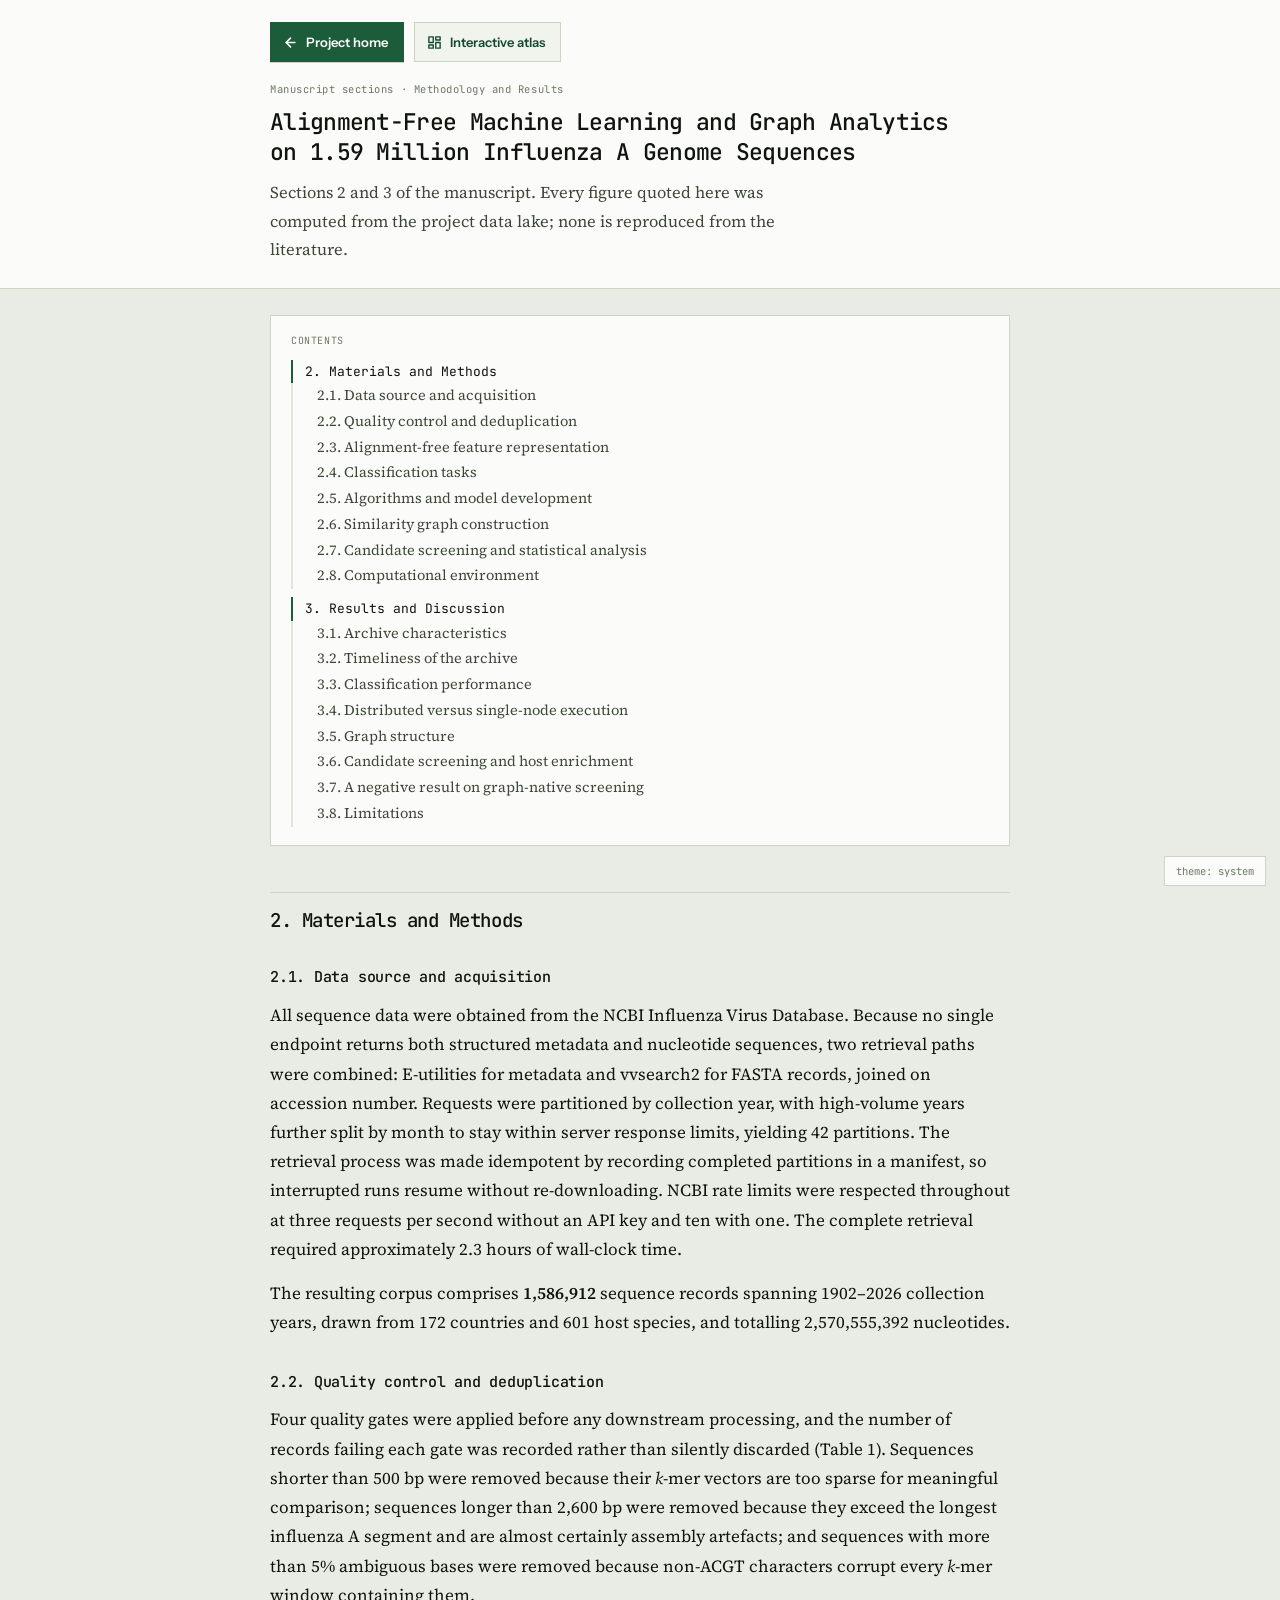
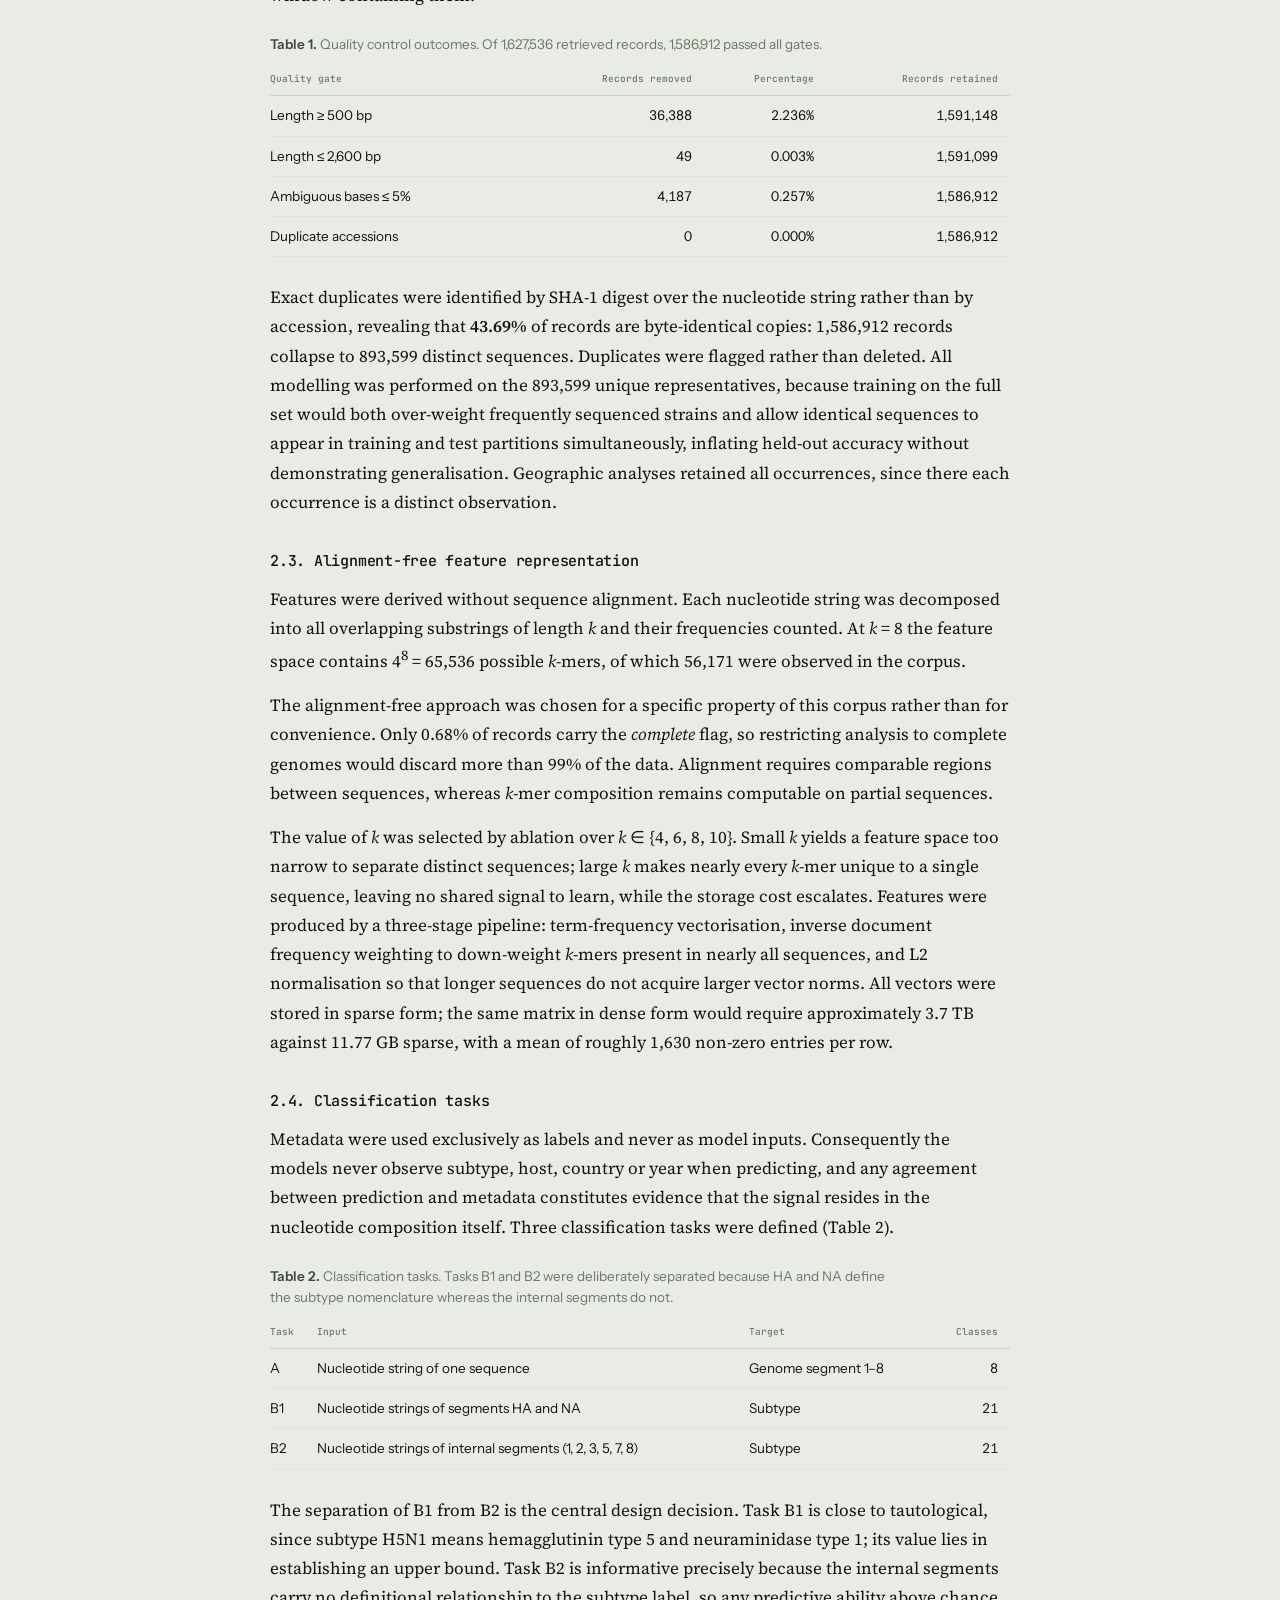
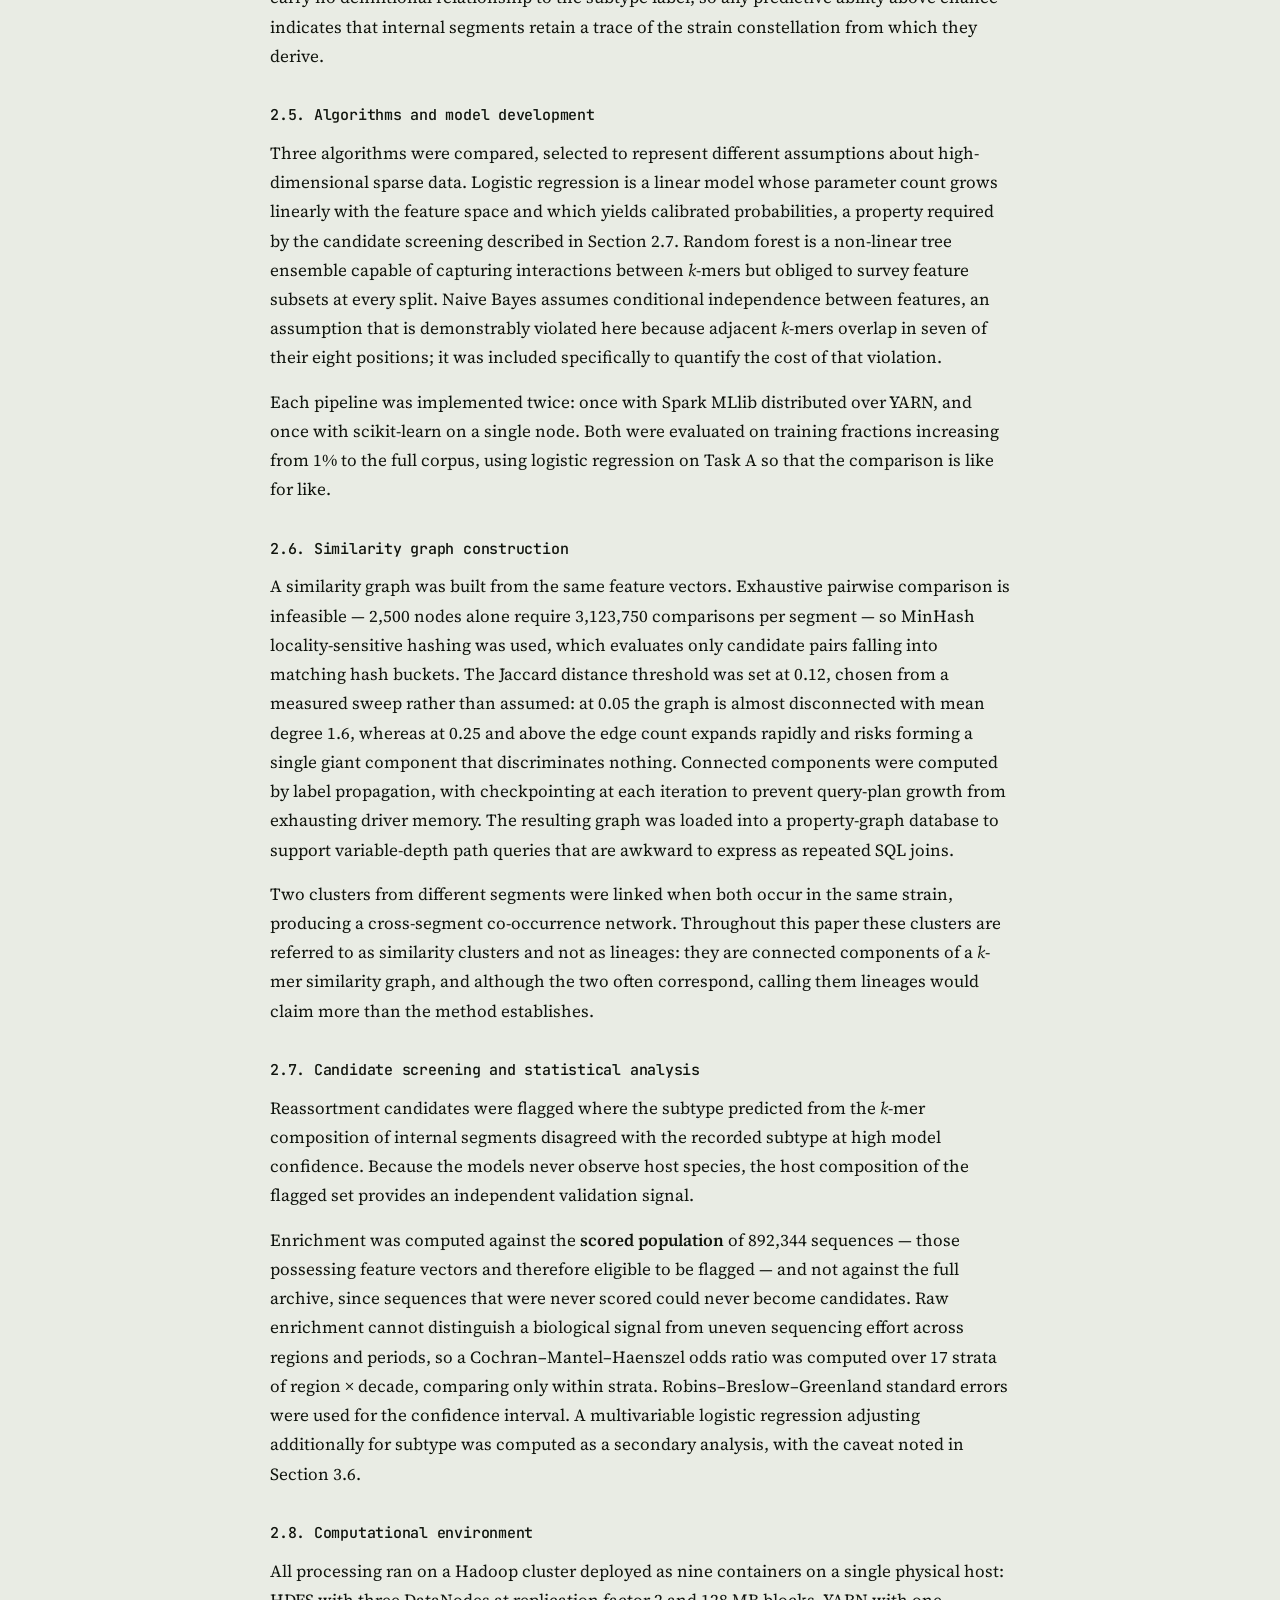
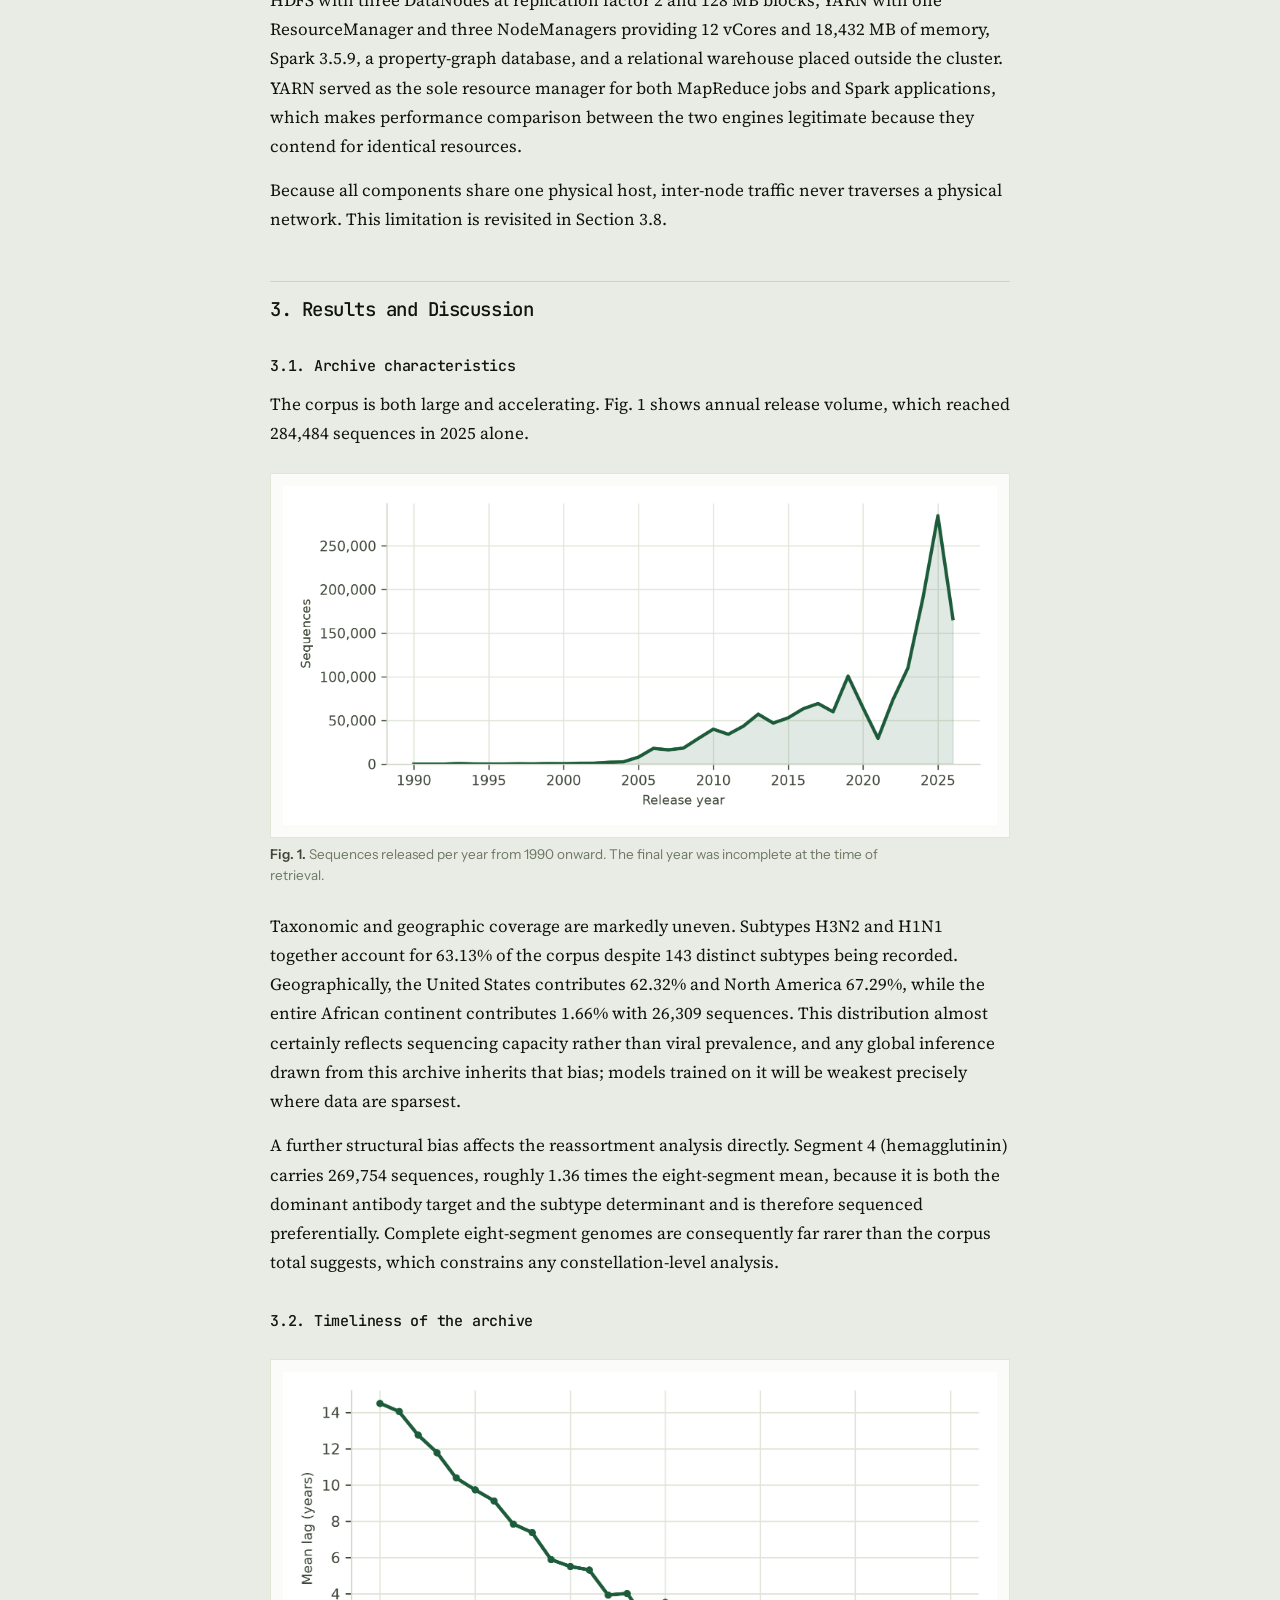
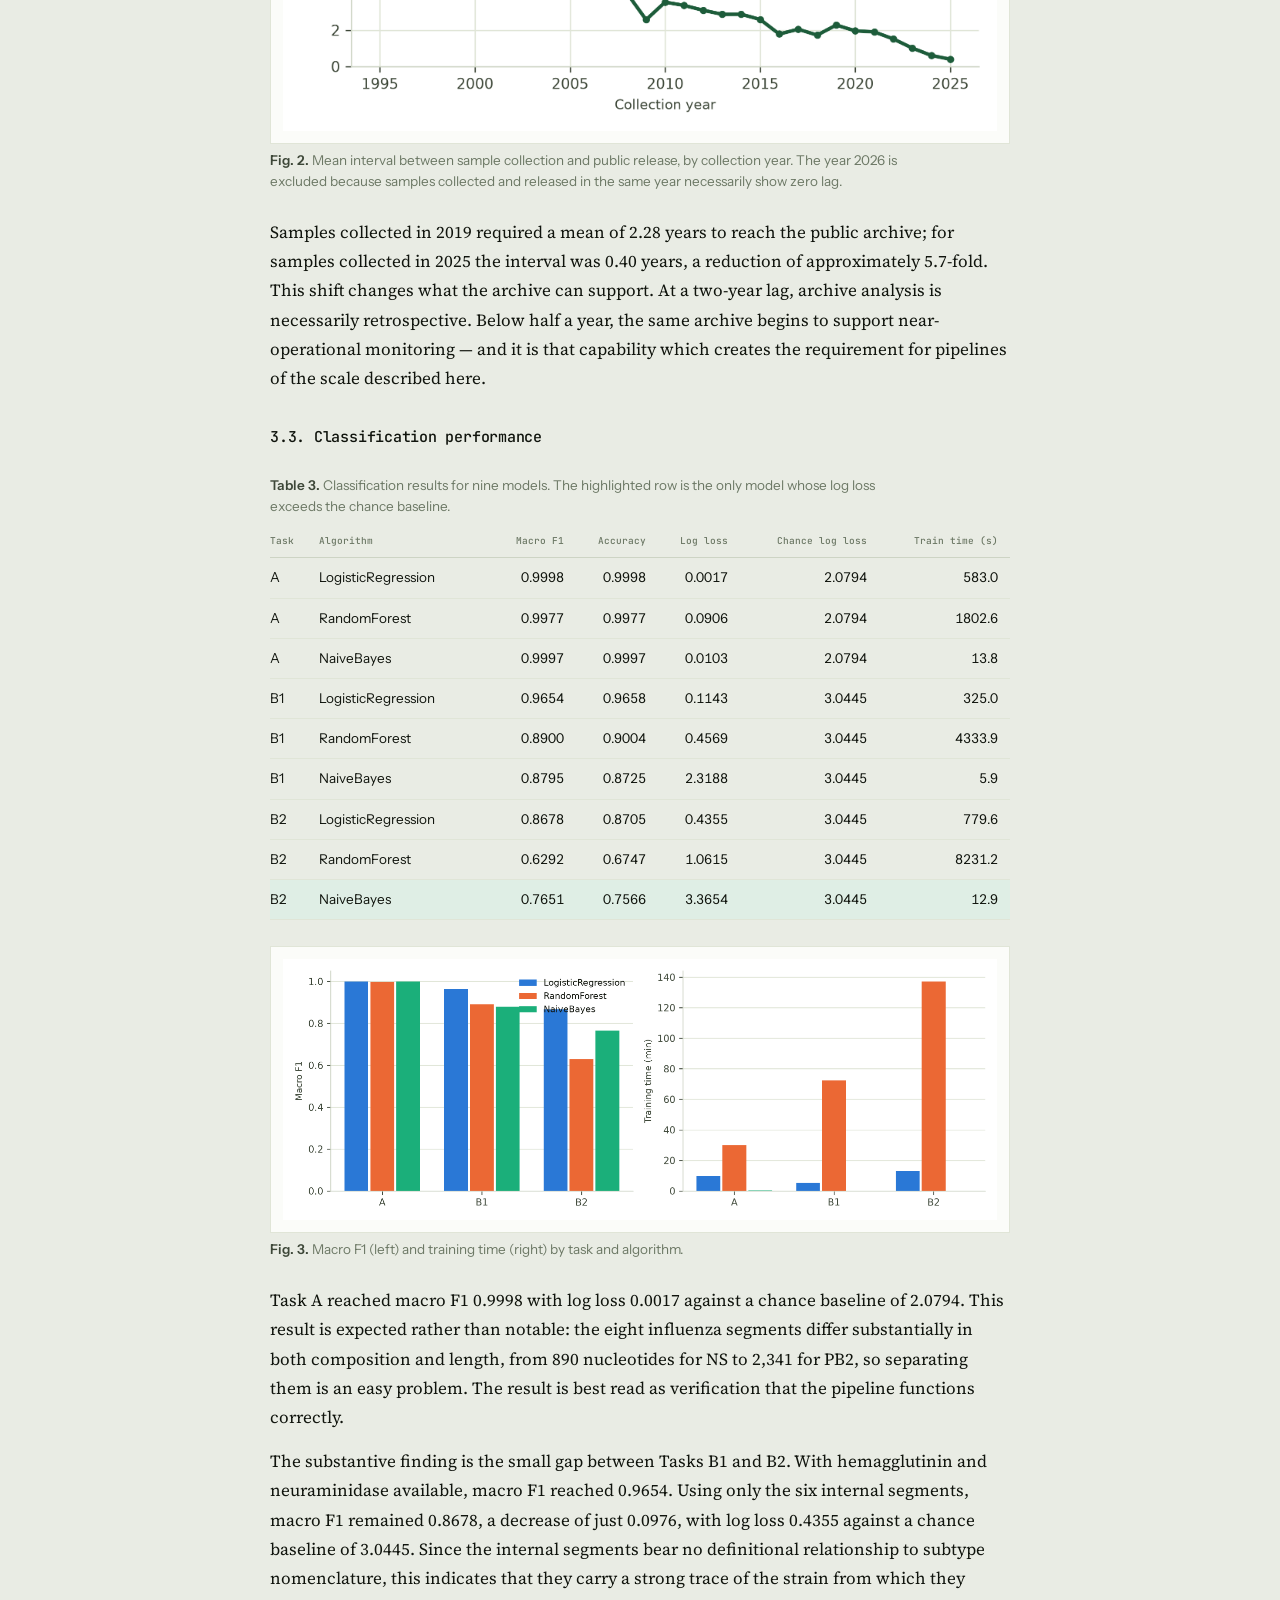
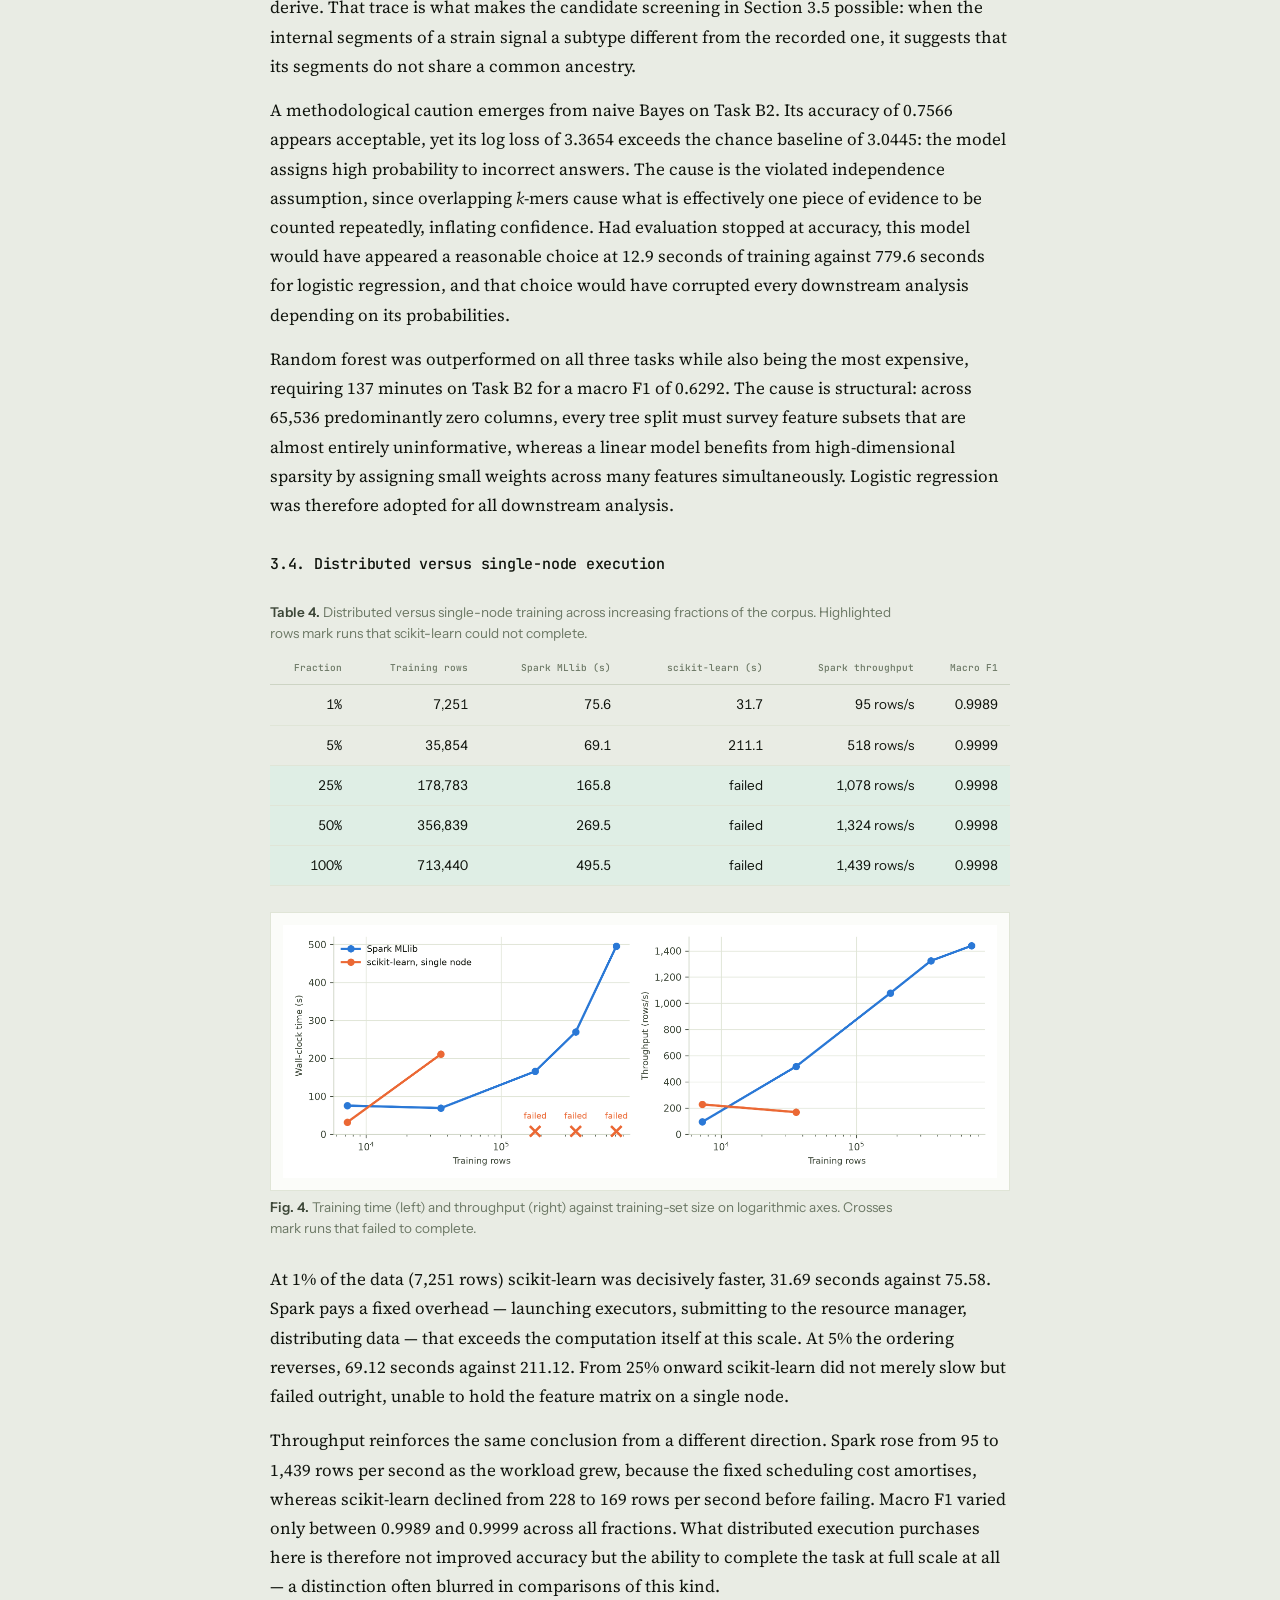
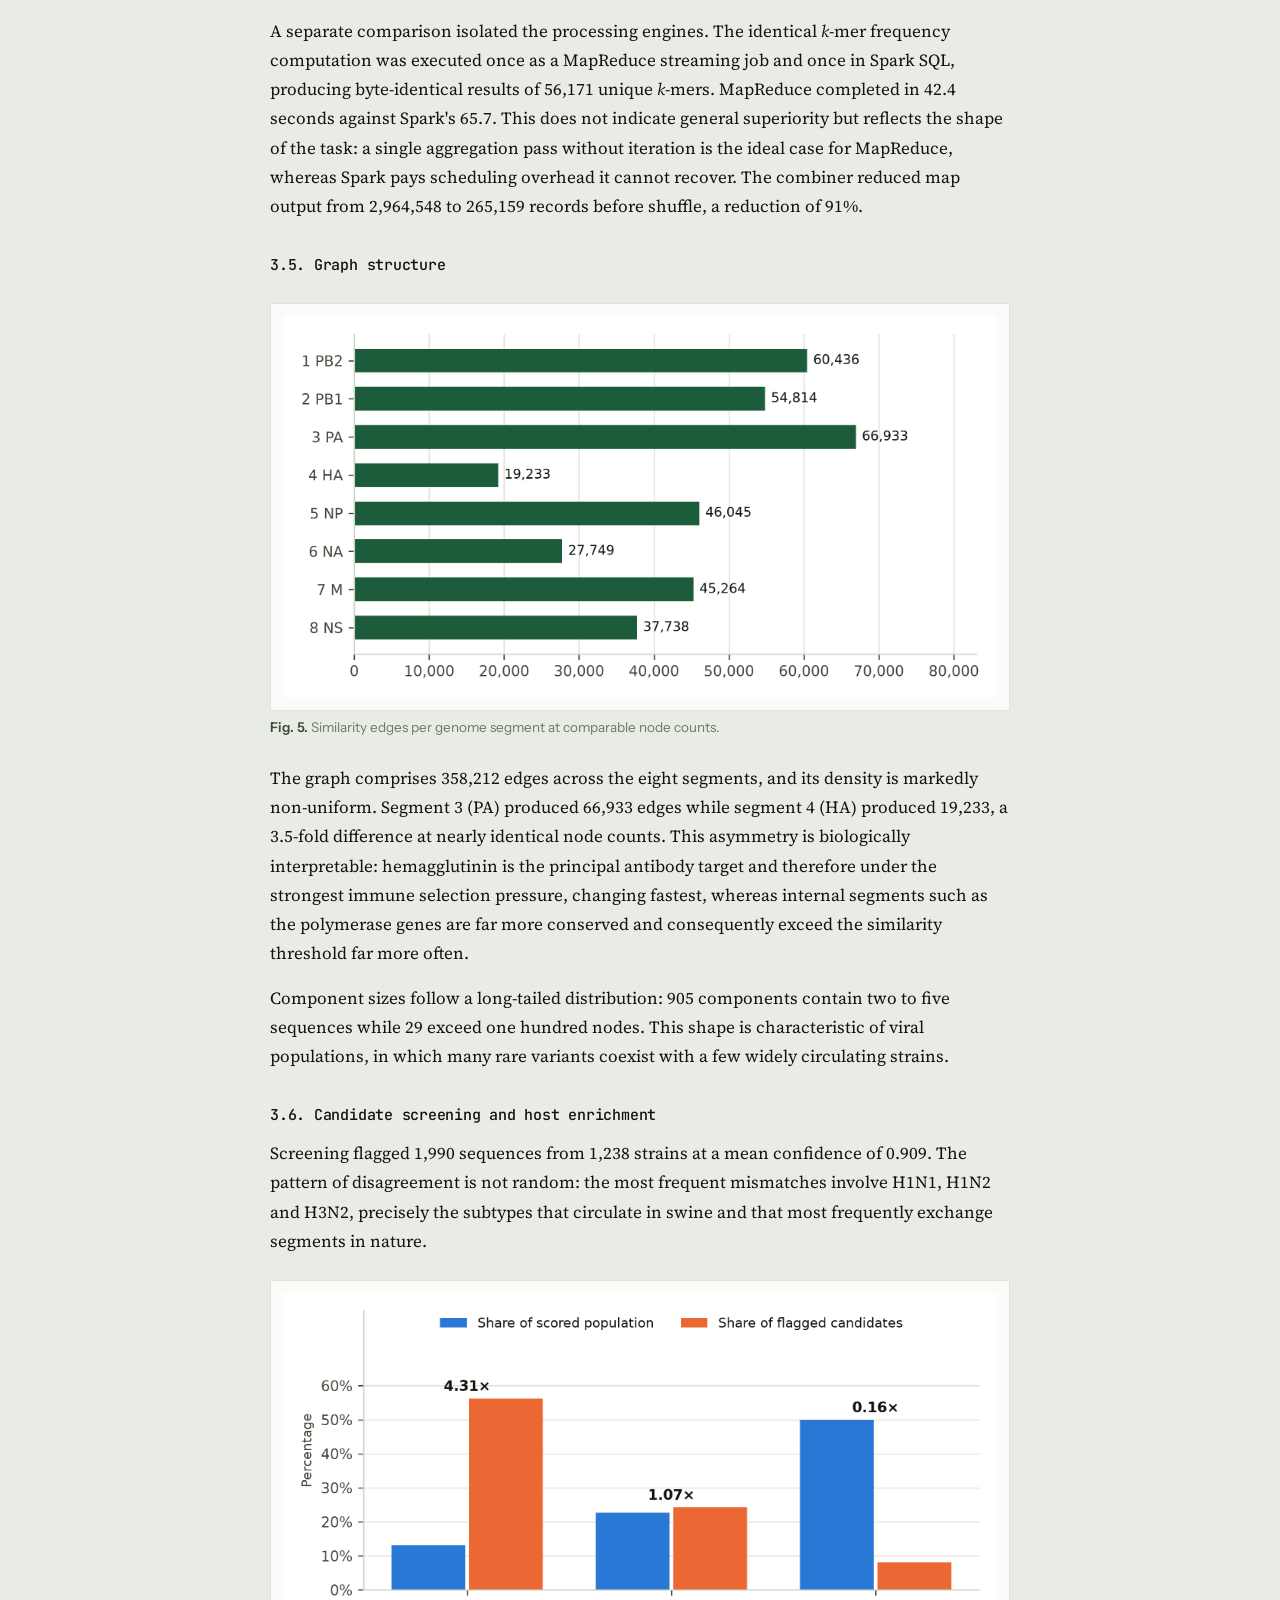
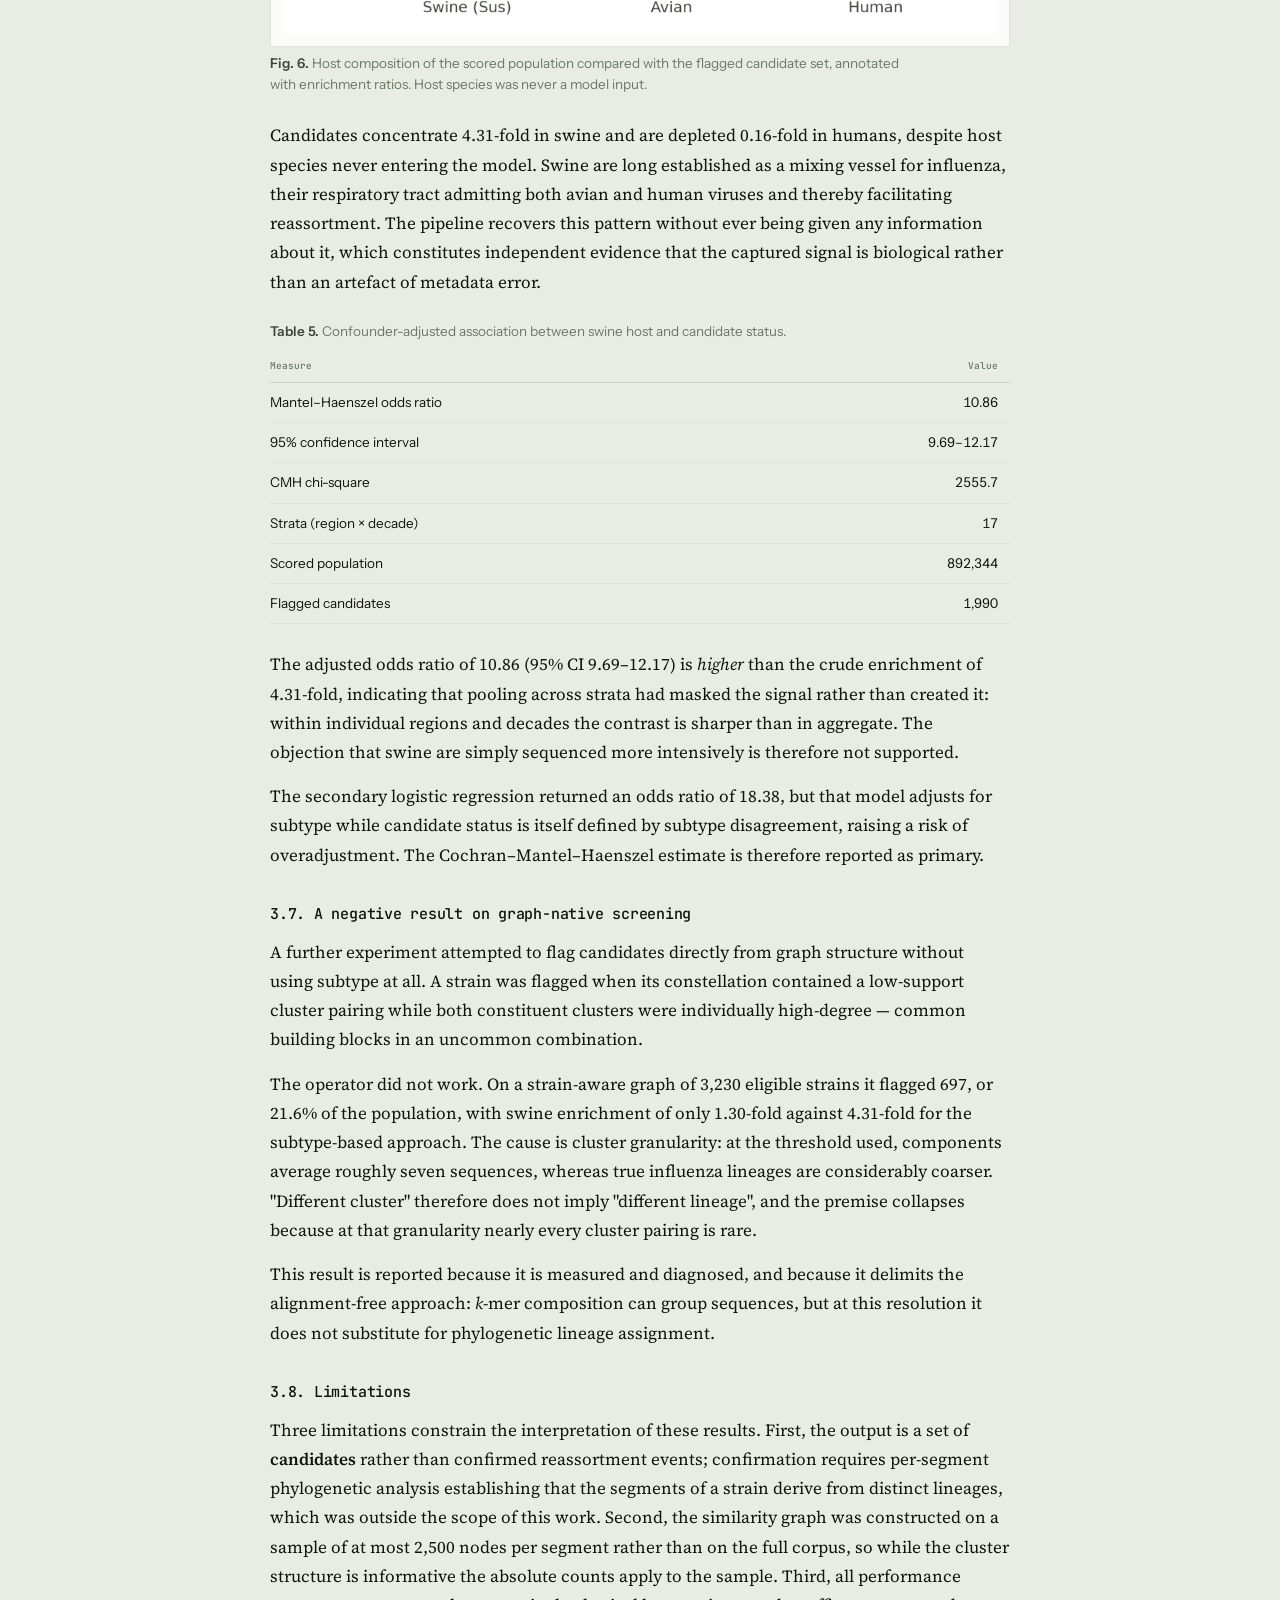
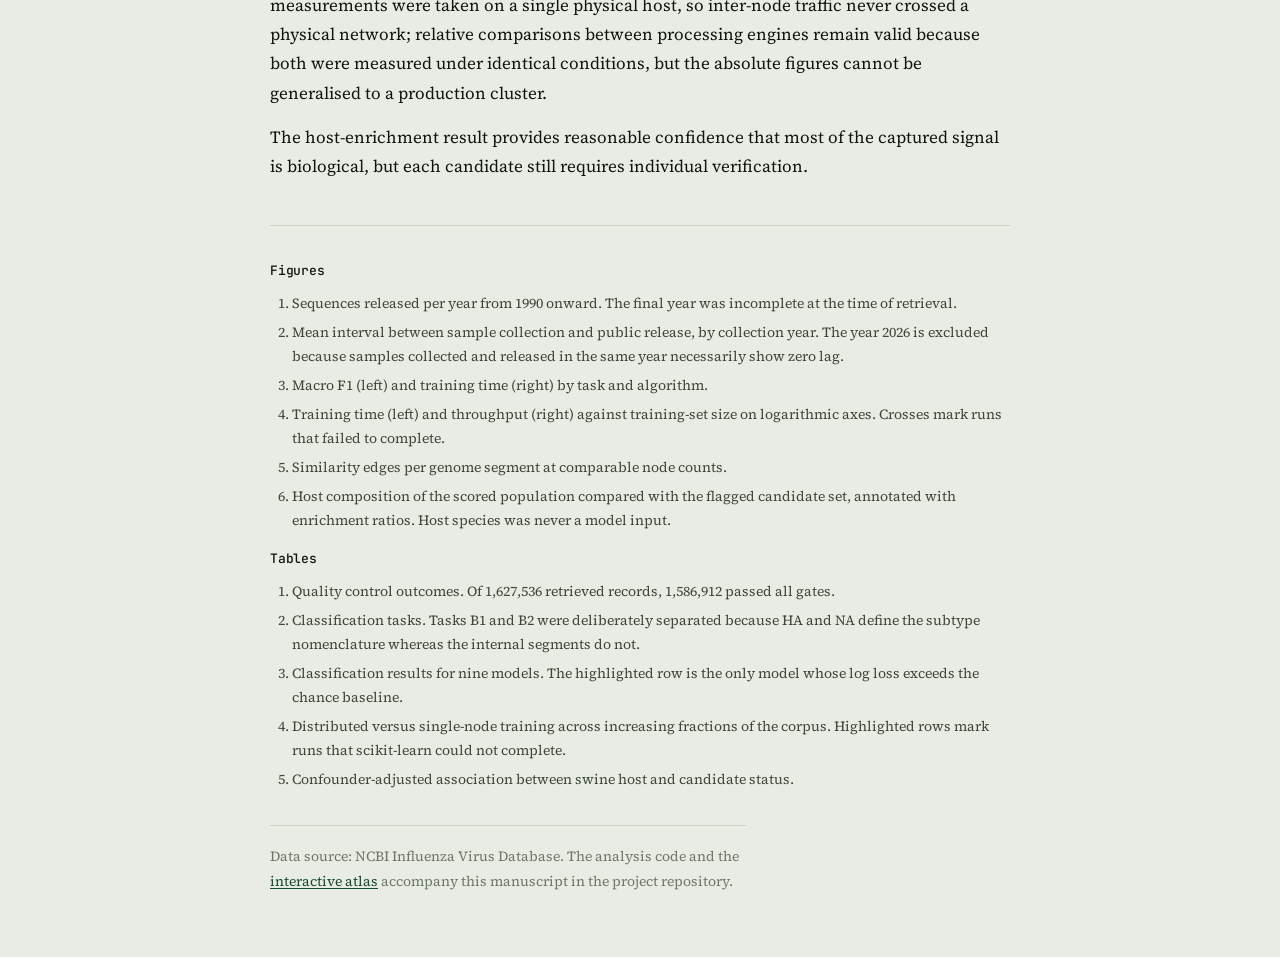
==== paper/index.html @ 3b3c3ba5 "Folder paper berbahasa Inggris untuk naskah Scopus Q1 Berisi bagian Methodology (2.1-2.8) dan Result" ====
<!doctype html>
<html lang="en">
<head>
<meta charset="utf-8">
<meta name="viewport" content="width=device-width,initial-scale=1,viewport-fit=cover">
<meta name="description" content="Alignment-free machine learning and graph analytics on 1.59 million influenza A genome sequences: methodology and results.">
<title>Influenza A Genomic Surveillance Manuscript</title>
<link rel="stylesheet" href="https://fonts.googleapis.com/css2?family=JetBrains+Mono:wght@400;500&family=Source+Serif+4:opsz,wght@8..60,400;8..60,600&family=Instrument+Sans:wght@500;600&display=swap">
<style>
*,*::before,*::after{box-sizing:border-box}
html{color-scheme:light}
:root{padding-top:env(safe-area-inset-top,0px);
      padding-bottom:env(safe-area-inset-bottom,0px)}
body{margin:0}
img{max-width:100%}
:root{
  --ground:#e9ece4; --surface:#fbfcf9; --surface2:#f1f4ec;
  --ink:#10140d; --ink2:#3d4738; --ink3:#6c7865;
  --rule:#cdd4c4; --rule2:#e0e5d7;
  --accent:#1d5c3a; --accent-soft:#dfeee5; --accent-ink:#154a2d;
  --disp:"JetBrains Mono","SFMono-Regular",Consolas,monospace;
  --body:"Source Serif 4",Georgia,"Times New Roman",serif;
  --num:"Instrument Sans","Helvetica Neue",Arial,sans-serif;
  --mono:"JetBrains Mono","SFMono-Regular",Consolas,monospace;
}
@media (prefers-color-scheme:dark){:root:not([data-theme="light"]){
  --ground:#0a0c08; --surface:#14180f; --surface2:#1b2015;
  --ink:#e6ebe0; --ink2:#a9b5a0; --ink3:#7b876f;
  --rule:#2b3324; --rule2:#1f2619;
  --accent:#6fc295; --accent-soft:#15291d; --accent-ink:#8ed4ac;
  color-scheme:dark;
}}
:root[data-theme="dark"]{
  --ground:#0a0c08; --surface:#14180f; --surface2:#1b2015;
  --ink:#e6ebe0; --ink2:#a9b5a0; --ink3:#7b876f;
  --rule:#2b3324; --rule2:#1f2619;
  --accent:#6fc295; --accent-soft:#15291d; --accent-ink:#8ed4ac;
  color-scheme:dark;
}
body{background:var(--ground);color:var(--ink);font-family:var(--body);
  font-size:17px;line-height:1.72}
.wrap{max-width:780px;margin:0 auto;padding:0 20px;padding-block:0 64px}

header{background:var(--surface);border-bottom:1px solid var(--rule)}
header .in{max-width:780px;margin:0 auto;padding:0 20px;padding-block:22px 24px}
.navrow{display:flex;gap:10px;flex-wrap:wrap;margin:0 0 18px}
.home{display:inline-flex;align-items:center;gap:8px;font-family:var(--num);
  font-size:13px;font-weight:600;color:var(--surface);background:var(--accent);
  text-decoration:none;padding:9px 16px 9px 13px;
  box-shadow:0 1px 0 rgba(0,0,0,.18)}
.home.ghost{background:var(--surface2);color:var(--accent-ink);
  box-shadow:inset 0 0 0 1px var(--rule)}
.home.ghost:hover{background:var(--accent-soft);color:var(--accent-ink)}
.home:hover{background:var(--accent-ink)}
.home:active{transform:translateY(1px)}
.home:focus-visible{outline:3px solid var(--accent);outline-offset:2px}
.home svg{width:15px;height:15px;flex:none;display:block}
.kicker{font-family:var(--mono);font-size:10.5px;color:var(--ink3);
  letter-spacing:.05em;margin:0 0 10px}
header h1{font-family:var(--disp);font-size:23px;font-weight:500;margin:0 0 12px;
  letter-spacing:-.03em;line-height:1.28;text-wrap:balance}
header .sub{font-size:16.5px;color:var(--ink2);margin:0;max-width:62ch}

nav.toc{background:var(--surface);border:1px solid var(--rule);
  padding:16px 20px 18px;margin:26px 0 10px}
nav.toc p{font-family:var(--mono);font-size:10px;color:var(--ink3);
  letter-spacing:.06em;text-transform:uppercase;margin:0 0 10px}
nav.toc a{display:block;font-size:14.5px;color:var(--ink2);text-decoration:none;
  padding:2px 0 2px 12px;border-left:2px solid var(--rule2);line-height:1.5}
nav.toc a[href^="#m"]:not([href="#m"]),nav.toc a[href^="#r"]:not([href="#r"]){
  padding-left:24px}
nav.toc a[href="#m"],nav.toc a[href="#r"]{font-family:var(--disp);
  font-size:13px;color:var(--ink);margin-top:8px;border-left-color:var(--accent)}
nav.toc a:hover{color:var(--ink)}
nav.toc a:focus-visible{outline:2px solid var(--accent);outline-offset:1px}

h2{font-family:var(--disp);font-size:19px;font-weight:500;margin:46px 0 14px;
  letter-spacing:-.025em;line-height:1.3;scroll-margin-top:16px;
  padding-top:16px;border-top:1px solid var(--rule)}
h3{font-family:var(--disp);font-size:15px;font-weight:500;margin:32px 0 10px;
  letter-spacing:-.015em;scroll-margin-top:16px}
p{margin:0 0 15px}
b,strong{font-weight:600}
code{font-family:var(--mono);font-size:.84em;color:var(--ink2)}

figure{margin:24px 0 6px;background:var(--surface);
  border:1px solid var(--rule2);padding:12px}
figure img{display:block;width:100%;height:auto}
.cap{font-family:var(--num);font-size:13.5px;color:var(--ink3);
  margin:0 0 26px;line-height:1.55;max-width:70ch}
.cap b{color:var(--ink2);font-weight:600}
.tcap{margin:24px 0 8px}

.tw{overflow-x:auto;margin:0 0 26px}
table{border-collapse:collapse;width:100%;font-size:13.5px;min-width:420px;
  font-family:var(--num)}
th{font-family:var(--mono);font-size:9.5px;color:var(--ink3);font-weight:500;
  text-align:left;padding:8px 12px 8px 0;border-bottom:1px solid var(--rule);
  white-space:nowrap;vertical-align:bottom}
td{padding:8px 12px 8px 0;border-bottom:1px solid var(--rule2);
  vertical-align:top}
td.n,th.n{text-align:right;font-variant-numeric:tabular-nums;white-space:nowrap}
tr.hl td{background:var(--accent-soft)}

.meta{margin-top:44px;padding-top:18px;border-top:1px solid var(--rule)}
.meta h3{font-size:13px;margin:16px 0 8px}
.meta ol{margin:0;padding-left:22px;font-size:14px;color:var(--ink2)}
.meta li{margin-bottom:5px}
footer{border-top:1px solid var(--rule);margin-top:34px;padding-top:18px;
  font-size:14px;color:var(--ink3);max-width:68ch}
footer p{margin:0}
footer a{color:var(--accent-ink);text-decoration:underline;
  text-underline-offset:2px}

.theme{position:fixed;right:14px;bottom:calc(env(safe-area-inset-bottom,0px) + 14px);
  z-index:50;appearance:none;background:var(--surface);color:var(--ink3);
  border:1px solid var(--rule);cursor:pointer;font-family:var(--mono);
  font-size:10.5px;padding:7px 11px}
.theme:hover{color:var(--ink);border-color:var(--ink3)}
.theme:focus-visible{outline:2px solid var(--accent);outline-offset:1px}
@media (max-width:560px){
  body{font-size:16px}
  header h1{font-size:19px}
  h2{font-size:17px}
}
@media (prefers-reduced-motion:reduce){*{transition:none!important}}

</style>
</head>
<body>
<header>
  <div class="in">
    <div class="navrow">
      <a class="home" href="../index.html"><svg viewBox="0 0 24 24" fill="none"
        stroke="currentColor" stroke-width="2.4" stroke-linecap="round"
        stroke-linejoin="round" aria-hidden="true"><path d="M19 12H5"/>
        <path d="M12 19l-7-7 7-7"/></svg>Project home</a>
      <a class="home ghost" href="dashboard.html"><svg viewBox="0 0 24 24"
        fill="none" stroke="currentColor" stroke-width="2.2"
        stroke-linecap="round" stroke-linejoin="round" aria-hidden="true"><rect
        x="3" y="3" width="7" height="9"/><rect x="14" y="3" width="7"
        height="5"/><rect x="14" y="12" width="7" height="9"/><rect x="3"
        y="16" width="7" height="5"/></svg>Interactive atlas</a>
    </div>
    <p class="kicker">Manuscript sections &middot; Methodology and Results</p>
    <h1>Alignment-Free Machine Learning and Graph Analytics on 1.59 Million
      Influenza A Genome Sequences</h1>
    <p class="sub">Sections 2 and 3 of the manuscript. Every figure quoted
      here was computed from the project data lake; none is reproduced from
      the literature.</p>
  </div>
</header>
<div class="wrap">
  <nav class="toc" aria-label="Contents"><p>Contents</p><a href="#m">2. Materials and Methods</a><a href="#m1">2.1. Data source and acquisition</a><a href="#m2">2.2. Quality control and deduplication</a><a href="#m3">2.3. Alignment-free feature representation</a><a href="#m4">2.4. Classification tasks</a><a href="#m5">2.5. Algorithms and model development</a><a href="#m6">2.6. Similarity graph construction</a><a href="#m7">2.7. Candidate screening and statistical analysis</a><a href="#m8">2.8. Computational environment</a><a href="#r">3. Results and Discussion</a><a href="#r1">3.1. Archive characteristics</a><a href="#r2">3.2. Timeliness of the archive</a><a href="#r3">3.3. Classification performance</a><a href="#r4">3.4. Distributed versus single-node execution</a><a href="#r5">3.5. Graph structure</a><a href="#r6">3.6. Candidate screening and host enrichment</a><a href="#r7">3.7. A negative result on graph-native screening</a><a href="#r8">3.8. Limitations</a></nav>
  <main><h2 id="m">2. Materials and Methods</h2>
<h3 id="m1">2.1. Data source and acquisition</h3>
<p>All sequence data were obtained from the NCBI Influenza Virus Database. Because no single endpoint returns both structured metadata and nucleotide sequences, two retrieval paths were combined: E-utilities for metadata and vvsearch2 for FASTA records, joined on accession number. Requests were partitioned by collection year, with high-volume years further split by month to stay within server response limits, yielding 42 partitions. The retrieval process was made idempotent by recording completed partitions in a manifest, so interrupted runs resume without re-downloading. NCBI rate limits were respected throughout at three requests per second without an API key and ten with one. The complete retrieval required approximately 2.3 hours of wall-clock time.</p>
<p>The resulting corpus comprises <b>1,586,912</b> sequence records spanning 1902–2026 collection years, drawn from 172 countries and 601 host species, and totalling 2,570,555,392 nucleotides.</p>
<h3 id="m2">2.2. Quality control and deduplication</h3>
<p>Four quality gates were applied before any downstream processing, and the number of records failing each gate was recorded rather than silently discarded (Table 1). Sequences shorter than 500 bp were removed because their <i>k</i>-mer vectors are too sparse for meaningful comparison; sequences longer than 2,600 bp were removed because they exceed the longest influenza A segment and are almost certainly assembly artefacts; and sequences with more than 5% ambiguous bases were removed because non-ACGT characters corrupt every <i>k</i>-mer window containing them.</p>
<p class="cap tcap"><b>Table 1.</b> Quality control outcomes. Of 1,627,536 retrieved records, 1,586,912 passed all gates.</p><div class="tw"><table><thead><tr><th>Quality gate</th><th class="n">Records removed</th><th class="n">Percentage</th><th class="n">Records retained</th></tr></thead><tbody><tr><td>Length &ge; 500 bp</td><td class="n">36,388</td><td class="n">2.236%</td><td class="n">1,591,148</td></tr><tr><td>Length &le; 2,600 bp</td><td class="n">49</td><td class="n">0.003%</td><td class="n">1,591,099</td></tr><tr><td>Ambiguous bases &le; 5%</td><td class="n">4,187</td><td class="n">0.257%</td><td class="n">1,586,912</td></tr><tr><td>Duplicate accessions</td><td class="n">0</td><td class="n">0.000%</td><td class="n">1,586,912</td></tr></tbody></table></div>
<p>Exact duplicates were identified by SHA-1 digest over the nucleotide string rather than by accession, revealing that <b>43.69%</b> of records are byte-identical copies: 1,586,912 records collapse to 893,599 distinct sequences. Duplicates were flagged rather than deleted. All modelling was performed on the 893,599 unique representatives, because training on the full set would both over-weight frequently sequenced strains and allow identical sequences to appear in training and test partitions simultaneously, inflating held-out accuracy without demonstrating generalisation. Geographic analyses retained all occurrences, since there each occurrence is a distinct observation.</p>
<h3 id="m3">2.3. Alignment-free feature representation</h3>
<p>Features were derived without sequence alignment. Each nucleotide string was decomposed into all overlapping substrings of length <i>k</i> and their frequencies counted. At <i>k</i> = 8 the feature space contains 4<sup>8</sup> = 65,536 possible <i>k</i>-mers, of which 56,171 were observed in the corpus.</p>
<p>The alignment-free approach was chosen for a specific property of this corpus rather than for convenience. Only 0.68% of records carry the <i>complete</i> flag, so restricting analysis to complete genomes would discard more than 99% of the data. Alignment requires comparable regions between sequences, whereas <i>k</i>-mer composition remains computable on partial sequences.</p>
<p>The value of <i>k</i> was selected by ablation over <i>k</i> &isin; {4, 6, 8, 10}. Small <i>k</i> yields a feature space too narrow to separate distinct sequences; large <i>k</i> makes nearly every <i>k</i>-mer unique to a single sequence, leaving no shared signal to learn, while the storage cost escalates. Features were produced by a three-stage pipeline: term-frequency vectorisation, inverse document frequency weighting to down-weight <i>k</i>-mers present in nearly all sequences, and L2 normalisation so that longer sequences do not acquire larger vector norms. All vectors were stored in sparse form; the same matrix in dense form would require approximately 3.7 TB against 11.77 GB sparse, with a mean of roughly 1,630 non-zero entries per row.</p>
<h3 id="m4">2.4. Classification tasks</h3>
<p>Metadata were used exclusively as labels and never as model inputs. Consequently the models never observe subtype, host, country or year when predicting, and any agreement between prediction and metadata constitutes evidence that the signal resides in the nucleotide composition itself. Three classification tasks were defined (Table 2).</p>
<p class="cap tcap"><b>Table 2.</b> Classification tasks. Tasks B1 and B2 were deliberately separated because HA and NA define the subtype nomenclature whereas the internal segments do not.</p><div class="tw"><table><thead><tr><th>Task</th><th>Input</th><th>Target</th><th class="n">Classes</th></tr></thead><tbody><tr><td>A</td><td>Nucleotide string of one sequence</td><td>Genome segment 1–8</td><td class="n">8</td></tr><tr><td>B1</td><td>Nucleotide strings of segments HA and NA</td><td>Subtype</td><td class="n">21</td></tr><tr><td>B2</td><td>Nucleotide strings of internal segments (1, 2, 3, 5, 7, 8)</td><td>Subtype</td><td class="n">21</td></tr></tbody></table></div>
<p>The separation of B1 from B2 is the central design decision. Task B1 is close to tautological, since subtype H5N1 means hemagglutinin type 5 and neuraminidase type 1; its value lies in establishing an upper bound. Task B2 is informative precisely because the internal segments carry no definitional relationship to the subtype label, so any predictive ability above chance indicates that internal segments retain a trace of the strain constellation from which they derive.</p>
<h3 id="m5">2.5. Algorithms and model development</h3>
<p>Three algorithms were compared, selected to represent different assumptions about high-dimensional sparse data. Logistic regression is a linear model whose parameter count grows linearly with the feature space and which yields calibrated probabilities, a property required by the candidate screening described in Section 2.7. Random forest is a non-linear tree ensemble capable of capturing interactions between <i>k</i>-mers but obliged to survey feature subsets at every split. Naive Bayes assumes conditional independence between features, an assumption that is demonstrably violated here because adjacent <i>k</i>-mers overlap in seven of their eight positions; it was included specifically to quantify the cost of that violation.</p>
<p>Each pipeline was implemented twice: once with Spark MLlib distributed over YARN, and once with scikit-learn on a single node. Both were evaluated on training fractions increasing from 1% to the full corpus, using logistic regression on Task A so that the comparison is like for like.</p>
<h3 id="m6">2.6. Similarity graph construction</h3>
<p>A similarity graph was built from the same feature vectors. Exhaustive pairwise comparison is infeasible &mdash; 2,500 nodes alone require 3,123,750 comparisons per segment &mdash; so MinHash locality-sensitive hashing was used, which evaluates only candidate pairs falling into matching hash buckets. The Jaccard distance threshold was set at 0.12, chosen from a measured sweep rather than assumed: at 0.05 the graph is almost disconnected with mean degree 1.6, whereas at 0.25 and above the edge count expands rapidly and risks forming a single giant component that discriminates nothing. Connected components were computed by label propagation, with checkpointing at each iteration to prevent query-plan growth from exhausting driver memory. The resulting graph was loaded into a property-graph database to support variable-depth path queries that are awkward to express as repeated SQL joins.</p>
<p>Two clusters from different segments were linked when both occur in the same strain, producing a cross-segment co-occurrence network. Throughout this paper these clusters are referred to as similarity clusters and not as lineages: they are connected components of a <i>k</i>-mer similarity graph, and although the two often correspond, calling them lineages would claim more than the method establishes.</p>
<h3 id="m7">2.7. Candidate screening and statistical analysis</h3>
<p>Reassortment candidates were flagged where the subtype predicted from the <i>k</i>-mer composition of internal segments disagreed with the recorded subtype at high model confidence. Because the models never observe host species, the host composition of the flagged set provides an independent validation signal.</p>
<p>Enrichment was computed against the <b>scored population</b> of 892,344 sequences &mdash; those possessing feature vectors and therefore eligible to be flagged &mdash; and not against the full archive, since sequences that were never scored could never become candidates. Raw enrichment cannot distinguish a biological signal from uneven sequencing effort across regions and periods, so a Cochran–Mantel–Haenszel odds ratio was computed over 17 strata of region &times; decade, comparing only within strata. Robins–Breslow–Greenland standard errors were used for the confidence interval. A multivariable logistic regression adjusting additionally for subtype was computed as a secondary analysis, with the caveat noted in Section 3.6.</p>
<h3 id="m8">2.8. Computational environment</h3>
<p>All processing ran on a Hadoop cluster deployed as nine containers on a single physical host: HDFS with three DataNodes at replication factor 2 and 128 MB blocks, YARN with one ResourceManager and three NodeManagers providing 12 vCores and 18,432 MB of memory, Spark 3.5.9, a property-graph database, and a relational warehouse placed outside the cluster. YARN served as the sole resource manager for both MapReduce jobs and Spark applications, which makes performance comparison between the two engines legitimate because they contend for identical resources.</p>
<p>Because all components share one physical host, inter-node traffic never traverses a physical network. This limitation is revisited in Section 3.8.</p>
<h2 id="r">3. Results and Discussion</h2>
<h3 id="r1">3.1. Archive characteristics</h3>
<p>The corpus is both large and accelerating. Fig. 1 shows annual release volume, which reached 284,484 sequences in 2025 alone.</p>
<figure><img src="figures/fig1_archive_growth.png" alt="Sequences released per year from 1990 onward. The final year was incomplete at the time of retrieval."></figure>
<p class="cap"><b>Fig. 1.</b> Sequences released per year from 1990 onward. The final year was incomplete at the time of retrieval.</p>
<p>Taxonomic and geographic coverage are markedly uneven. Subtypes H3N2 and H1N1 together account for 63.13% of the corpus despite 143 distinct subtypes being recorded. Geographically, the United States contributes 62.32% and North America 67.29%, while the entire African continent contributes 1.66% with 26,309 sequences. This distribution almost certainly reflects sequencing capacity rather than viral prevalence, and any global inference drawn from this archive inherits that bias; models trained on it will be weakest precisely where data are sparsest.</p>
<p>A further structural bias affects the reassortment analysis directly. Segment 4 (hemagglutinin) carries 269,754 sequences, roughly 1.36 times the eight-segment mean, because it is both the dominant antibody target and the subtype determinant and is therefore sequenced preferentially. Complete eight-segment genomes are consequently far rarer than the corpus total suggests, which constrains any constellation-level analysis.</p>
<h3 id="r2">3.2. Timeliness of the archive</h3>
<figure><img src="figures/fig2_reporting_lag.png" alt="Mean interval between sample collection and public release, by collection year. The year 2026 is excluded because samples collected and released in the same year necessarily show zero lag."></figure>
<p class="cap"><b>Fig. 2.</b> Mean interval between sample collection and public release, by collection year. The year 2026 is excluded because samples collected and released in the same year necessarily show zero lag.</p>
<p>Samples collected in 2019 required a mean of 2.28 years to reach the public archive; for samples collected in 2025 the interval was 0.40 years, a reduction of approximately 5.7-fold. This shift changes what the archive can support. At a two-year lag, archive analysis is necessarily retrospective. Below half a year, the same archive begins to support near-operational monitoring &mdash; and it is that capability which creates the requirement for pipelines of the scale described here.</p>
<h3 id="r3">3.3. Classification performance</h3>
<p class="cap tcap"><b>Table 3.</b> Classification results for nine models. The highlighted row is the only model whose log loss exceeds the chance baseline.</p><div class="tw"><table><thead><tr><th>Task</th><th>Algorithm</th><th class="n">Macro F1</th><th class="n">Accuracy</th><th class="n">Log loss</th><th class="n">Chance log loss</th><th class="n">Train time (s)</th></tr></thead><tbody><tr><td>A</td><td>LogisticRegression</td><td class="n">0.9998</td><td class="n">0.9998</td><td class="n">0.0017</td><td class="n">2.0794</td><td class="n">583.0</td></tr><tr><td>A</td><td>RandomForest</td><td class="n">0.9977</td><td class="n">0.9977</td><td class="n">0.0906</td><td class="n">2.0794</td><td class="n">1802.6</td></tr><tr><td>A</td><td>NaiveBayes</td><td class="n">0.9997</td><td class="n">0.9997</td><td class="n">0.0103</td><td class="n">2.0794</td><td class="n">13.8</td></tr><tr><td>B1</td><td>LogisticRegression</td><td class="n">0.9654</td><td class="n">0.9658</td><td class="n">0.1143</td><td class="n">3.0445</td><td class="n">325.0</td></tr><tr><td>B1</td><td>RandomForest</td><td class="n">0.8900</td><td class="n">0.9004</td><td class="n">0.4569</td><td class="n">3.0445</td><td class="n">4333.9</td></tr><tr><td>B1</td><td>NaiveBayes</td><td class="n">0.8795</td><td class="n">0.8725</td><td class="n">2.3188</td><td class="n">3.0445</td><td class="n">5.9</td></tr><tr><td>B2</td><td>LogisticRegression</td><td class="n">0.8678</td><td class="n">0.8705</td><td class="n">0.4355</td><td class="n">3.0445</td><td class="n">779.6</td></tr><tr><td>B2</td><td>RandomForest</td><td class="n">0.6292</td><td class="n">0.6747</td><td class="n">1.0615</td><td class="n">3.0445</td><td class="n">8231.2</td></tr><tr class="hl"><td>B2</td><td>NaiveBayes</td><td class="n">0.7651</td><td class="n">0.7566</td><td class="n">3.3654</td><td class="n">3.0445</td><td class="n">12.9</td></tr></tbody></table></div>
<figure><img src="figures/fig4_model_comparison.png" alt="Macro F1 (left) and training time (right) by task and algorithm."></figure>
<p class="cap"><b>Fig. 3.</b> Macro F1 (left) and training time (right) by task and algorithm.</p>
<p>Task A reached macro F1 0.9998 with log loss 0.0017 against a chance baseline of 2.0794. This result is expected rather than notable: the eight influenza segments differ substantially in both composition and length, from 890 nucleotides for NS to 2,341 for PB2, so separating them is an easy problem. The result is best read as verification that the pipeline functions correctly.</p>
<p>The substantive finding is the small gap between Tasks B1 and B2. With hemagglutinin and neuraminidase available, macro F1 reached 0.9654. Using only the six internal segments, macro F1 remained 0.8678, a decrease of just 0.0976, with log loss 0.4355 against a chance baseline of 3.0445. Since the internal segments bear no definitional relationship to subtype nomenclature, this indicates that they carry a strong trace of the strain from which they derive. That trace is what makes the candidate screening in Section 3.5 possible: when the internal segments of a strain signal a subtype different from the recorded one, it suggests that its segments do not share a common ancestry.</p>
<p>A methodological caution emerges from naive Bayes on Task B2. Its accuracy of 0.7566 appears acceptable, yet its log loss of 3.3654 exceeds the chance baseline of 3.0445: the model assigns high probability to incorrect answers. The cause is the violated independence assumption, since overlapping <i>k</i>-mers cause what is effectively one piece of evidence to be counted repeatedly, inflating confidence. Had evaluation stopped at accuracy, this model would have appeared a reasonable choice at 12.9 seconds of training against 779.6 seconds for logistic regression, and that choice would have corrupted every downstream analysis depending on its probabilities.</p>
<p>Random forest was outperformed on all three tasks while also being the most expensive, requiring 137 minutes on Task B2 for a macro F1 of 0.6292. The cause is structural: across 65,536 predominantly zero columns, every tree split must survey feature subsets that are almost entirely uninformative, whereas a linear model benefits from high-dimensional sparsity by assigning small weights across many features simultaneously. Logistic regression was therefore adopted for all downstream analysis.</p>
<h3 id="r4">3.4. Distributed versus single-node execution</h3>
<p class="cap tcap"><b>Table 4.</b> Distributed versus single-node training across increasing fractions of the corpus. Highlighted rows mark runs that scikit-learn could not complete.</p><div class="tw"><table><thead><tr><th class="n">Fraction</th><th class="n">Training rows</th><th class="n">Spark MLlib (s)</th><th class="n">scikit-learn (s)</th><th class="n">Spark throughput</th><th class="n">Macro F1</th></tr></thead><tbody><tr><td class="n">1%</td><td class="n">7,251</td><td class="n">75.6</td><td class="n">31.7</td><td class="n">95 rows/s</td><td class="n">0.9989</td></tr><tr><td class="n">5%</td><td class="n">35,854</td><td class="n">69.1</td><td class="n">211.1</td><td class="n">518 rows/s</td><td class="n">0.9999</td></tr><tr class="hl"><td class="n">25%</td><td class="n">178,783</td><td class="n">165.8</td><td class="n">failed</td><td class="n">1,078 rows/s</td><td class="n">0.9998</td></tr><tr class="hl"><td class="n">50%</td><td class="n">356,839</td><td class="n">269.5</td><td class="n">failed</td><td class="n">1,324 rows/s</td><td class="n">0.9998</td></tr><tr class="hl"><td class="n">100%</td><td class="n">713,440</td><td class="n">495.5</td><td class="n">failed</td><td class="n">1,439 rows/s</td><td class="n">0.9998</td></tr></tbody></table></div>
<figure><img src="figures/fig3_scalability.png" alt="Training time (left) and throughput (right) against training-set size on logarithmic axes. Crosses mark runs that failed to complete."></figure>
<p class="cap"><b>Fig. 4.</b> Training time (left) and throughput (right) against training-set size on logarithmic axes. Crosses mark runs that failed to complete.</p>
<p>At 1% of the data (7,251 rows) scikit-learn was decisively faster, 31.69 seconds against 75.58. Spark pays a fixed overhead &mdash; launching executors, submitting to the resource manager, distributing data &mdash; that exceeds the computation itself at this scale. At 5% the ordering reverses, 69.12 seconds against 211.12. From 25% onward scikit-learn did not merely slow but failed outright, unable to hold the feature matrix on a single node.</p>
<p>Throughput reinforces the same conclusion from a different direction. Spark rose from 95 to 1,439 rows per second as the workload grew, because the fixed scheduling cost amortises, whereas scikit-learn declined from 228 to 169 rows per second before failing. Macro F1 varied only between 0.9989 and 0.9999 across all fractions. What distributed execution purchases here is therefore not improved accuracy but the ability to complete the task at full scale at all &mdash; a distinction often blurred in comparisons of this kind.</p>
<p>A separate comparison isolated the processing engines. The identical <i>k</i>-mer frequency computation was executed once as a MapReduce streaming job and once in Spark SQL, producing byte-identical results of 56,171 unique <i>k</i>-mers. MapReduce completed in 42.4 seconds against Spark's 65.7. This does not indicate general superiority but reflects the shape of the task: a single aggregation pass without iteration is the ideal case for MapReduce, whereas Spark pays scheduling overhead it cannot recover. The combiner reduced map output from 2,964,548 to 265,159 records before shuffle, a reduction of 91%.</p>
<h3 id="r5">3.5. Graph structure</h3>
<figure><img src="figures/fig5_edges_per_segment.png" alt="Similarity edges per genome segment at comparable node counts."></figure>
<p class="cap"><b>Fig. 5.</b> Similarity edges per genome segment at comparable node counts.</p>
<p>The graph comprises 358,212 edges across the eight segments, and its density is markedly non-uniform. Segment 3 (PA) produced 66,933 edges while segment 4 (HA) produced 19,233, a 3.5-fold difference at nearly identical node counts. This asymmetry is biologically interpretable: hemagglutinin is the principal antibody target and therefore under the strongest immune selection pressure, changing fastest, whereas internal segments such as the polymerase genes are far more conserved and consequently exceed the similarity threshold far more often.</p>
<p>Component sizes follow a long-tailed distribution: 905 components contain two to five sequences while 29 exceed one hundred nodes. This shape is characteristic of viral populations, in which many rare variants coexist with a few widely circulating strains.</p>
<h3 id="r6">3.6. Candidate screening and host enrichment</h3>
<p>Screening flagged 1,990 sequences from 1,238 strains at a mean confidence of 0.909. The pattern of disagreement is not random: the most frequent mismatches involve H1N1, H1N2 and H3N2, precisely the subtypes that circulate in swine and that most frequently exchange segments in nature.</p>
<figure><img src="figures/fig6_host_enrichment.png" alt="Host composition of the scored population compared with the flagged candidate set, annotated with enrichment ratios. Host species was never a model input."></figure>
<p class="cap"><b>Fig. 6.</b> Host composition of the scored population compared with the flagged candidate set, annotated with enrichment ratios. Host species was never a model input.</p>
<p>Candidates concentrate 4.31-fold in swine and are depleted 0.16-fold in humans, despite host species never entering the model. Swine are long established as a mixing vessel for influenza, their respiratory tract admitting both avian and human viruses and thereby facilitating reassortment. The pipeline recovers this pattern without ever being given any information about it, which constitutes independent evidence that the captured signal is biological rather than an artefact of metadata error.</p>
<p class="cap tcap"><b>Table 5.</b> Confounder-adjusted association between swine host and candidate status.</p><div class="tw"><table><thead><tr><th>Measure</th><th class="n">Value</th></tr></thead><tbody><tr><td>Mantel–Haenszel odds ratio</td><td class="n">10.86</td></tr><tr><td>95% confidence interval</td><td class="n">9.69–12.17</td></tr><tr><td>CMH chi-square</td><td class="n">2555.7</td></tr><tr><td>Strata (region × decade)</td><td class="n">17</td></tr><tr><td>Scored population</td><td class="n">892,344</td></tr><tr><td>Flagged candidates</td><td class="n">1,990</td></tr></tbody></table></div>
<p>The adjusted odds ratio of 10.86 (95% CI 9.69–12.17) is <i>higher</i> than the crude enrichment of 4.31-fold, indicating that pooling across strata had masked the signal rather than created it: within individual regions and decades the contrast is sharper than in aggregate. The objection that swine are simply sequenced more intensively is therefore not supported.</p>
<p>The secondary logistic regression returned an odds ratio of 18.38, but that model adjusts for subtype while candidate status is itself defined by subtype disagreement, raising a risk of overadjustment. The Cochran–Mantel–Haenszel estimate is therefore reported as primary.</p>
<h3 id="r7">3.7. A negative result on graph-native screening</h3>
<p>A further experiment attempted to flag candidates directly from graph structure without using subtype at all. A strain was flagged when its constellation contained a low-support cluster pairing while both constituent clusters were individually high-degree &mdash; common building blocks in an uncommon combination.</p>
<p>The operator did not work. On a strain-aware graph of 3,230 eligible strains it flagged 697, or 21.6% of the population, with swine enrichment of only 1.30-fold against 4.31-fold for the subtype-based approach. The cause is cluster granularity: at the threshold used, components average roughly seven sequences, whereas true influenza lineages are considerably coarser. "Different cluster" therefore does not imply "different lineage", and the premise collapses because at that granularity nearly every cluster pairing is rare.</p>
<p>This result is reported because it is measured and diagnosed, and because it delimits the alignment-free approach: <i>k</i>-mer composition can group sequences, but at this resolution it does not substitute for phylogenetic lineage assignment.</p>
<h3 id="r8">3.8. Limitations</h3>
<p>Three limitations constrain the interpretation of these results. First, the output is a set of <b>candidates</b> rather than confirmed reassortment events; confirmation requires per-segment phylogenetic analysis establishing that the segments of a strain derive from distinct lineages, which was outside the scope of this work. Second, the similarity graph was constructed on a sample of at most 2,500 nodes per segment rather than on the full corpus, so while the cluster structure is informative the absolute counts apply to the sample. Third, all performance measurements were taken on a single physical host, so inter-node traffic never crossed a physical network; relative comparisons between processing engines remain valid because both were measured under identical conditions, but the absolute figures cannot be generalised to a production cluster.</p>
<p>The host-enrichment result provides reasonable confidence that most of the captured signal is biological, but each candidate still requires individual verification.</p>
  <section class="meta">
    <h3>Figures</h3><ol><li>Sequences released per year from 1990 onward. The final year was incomplete at the time of retrieval.</li><li>Mean interval between sample collection and public release, by collection year. The year 2026 is excluded because samples collected and released in the same year necessarily show zero lag.</li><li>Macro F1 (left) and training time (right) by task and algorithm.</li><li>Training time (left) and throughput (right) against training-set size on logarithmic axes. Crosses mark runs that failed to complete.</li><li>Similarity edges per genome segment at comparable node counts.</li><li>Host composition of the scored population compared with the flagged candidate set, annotated with enrichment ratios. Host species was never a model input.</li></ol>
    <h3>Tables</h3><ol><li>Quality control outcomes. Of 1,627,536 retrieved records, 1,586,912 passed all gates.</li><li>Classification tasks. Tasks B1 and B2 were deliberately separated because HA and NA define the subtype nomenclature whereas the internal segments do not.</li><li>Classification results for nine models. The highlighted row is the only model whose log loss exceeds the chance baseline.</li><li>Distributed versus single-node training across increasing fractions of the corpus. Highlighted rows mark runs that scikit-learn could not complete.</li><li>Confounder-adjusted association between swine host and candidate status.</li></ol>
  </section>
  <footer>
    <p>Data source: NCBI Influenza Virus Database. The analysis code and
      the <a href="dashboard.html">interactive atlas</a> accompany this
      manuscript in the project repository.</p>
  </footer>
  </main>
</div>
<button class="theme" id="theme" type="button"
  aria-label="Change colour theme">theme: system</button>
<script>
(function(){
  var b=document.getElementById("theme"), order=["system","light","dark"];
  function read(){ try{ return localStorage.getItem("theme-paper")||"system"; }
    catch(e){ return "system"; } }
  function apply(v){ var r=document.documentElement;
    if(v==="light") r.setAttribute("data-theme","light");
    else if(v==="dark") r.setAttribute("data-theme","dark");
    else r.removeAttribute("data-theme");
    b.textContent="theme: "+v; }
  var cur=read(); apply(cur);
  b.addEventListener("click",function(){
    cur=order[(order.indexOf(cur)+1)%order.length];
    try{ localStorage.setItem("theme-paper",cur); }catch(e){}
    apply(cur); });
})();
</script>
</body>
</html>
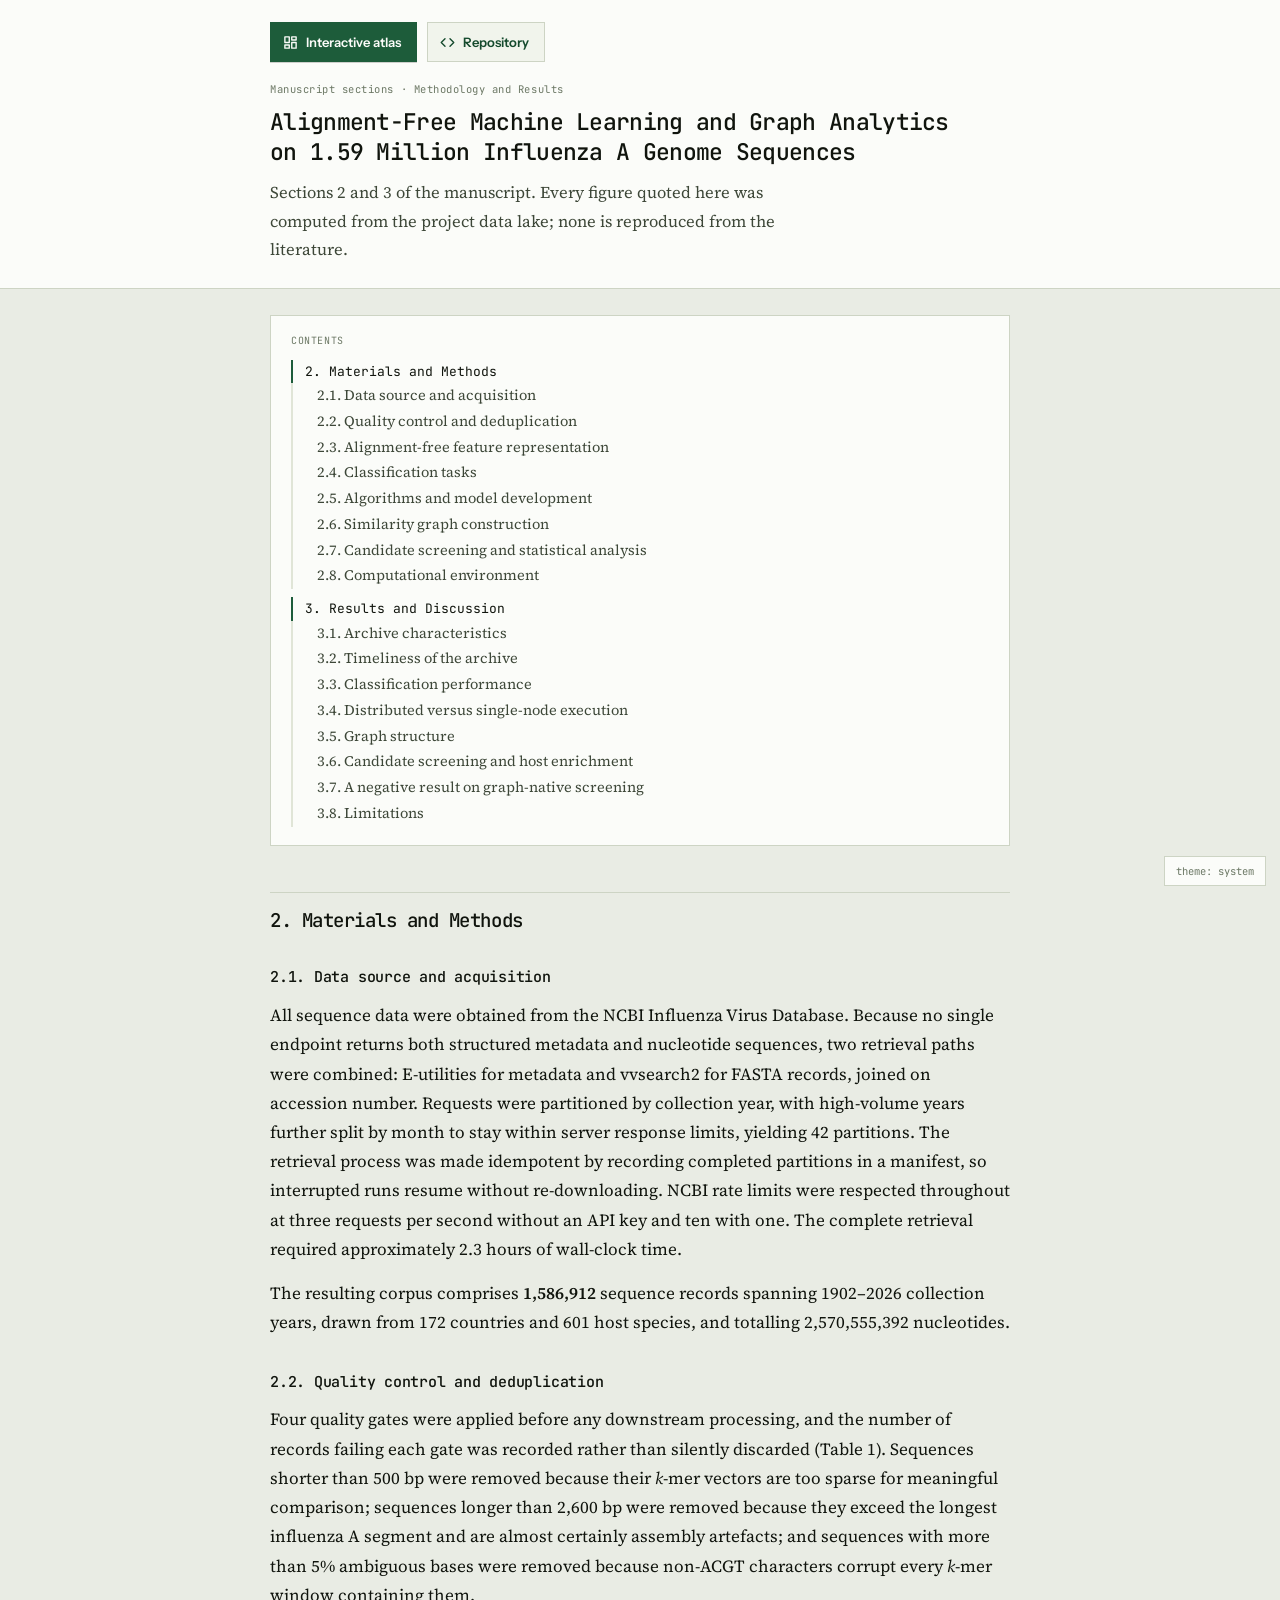
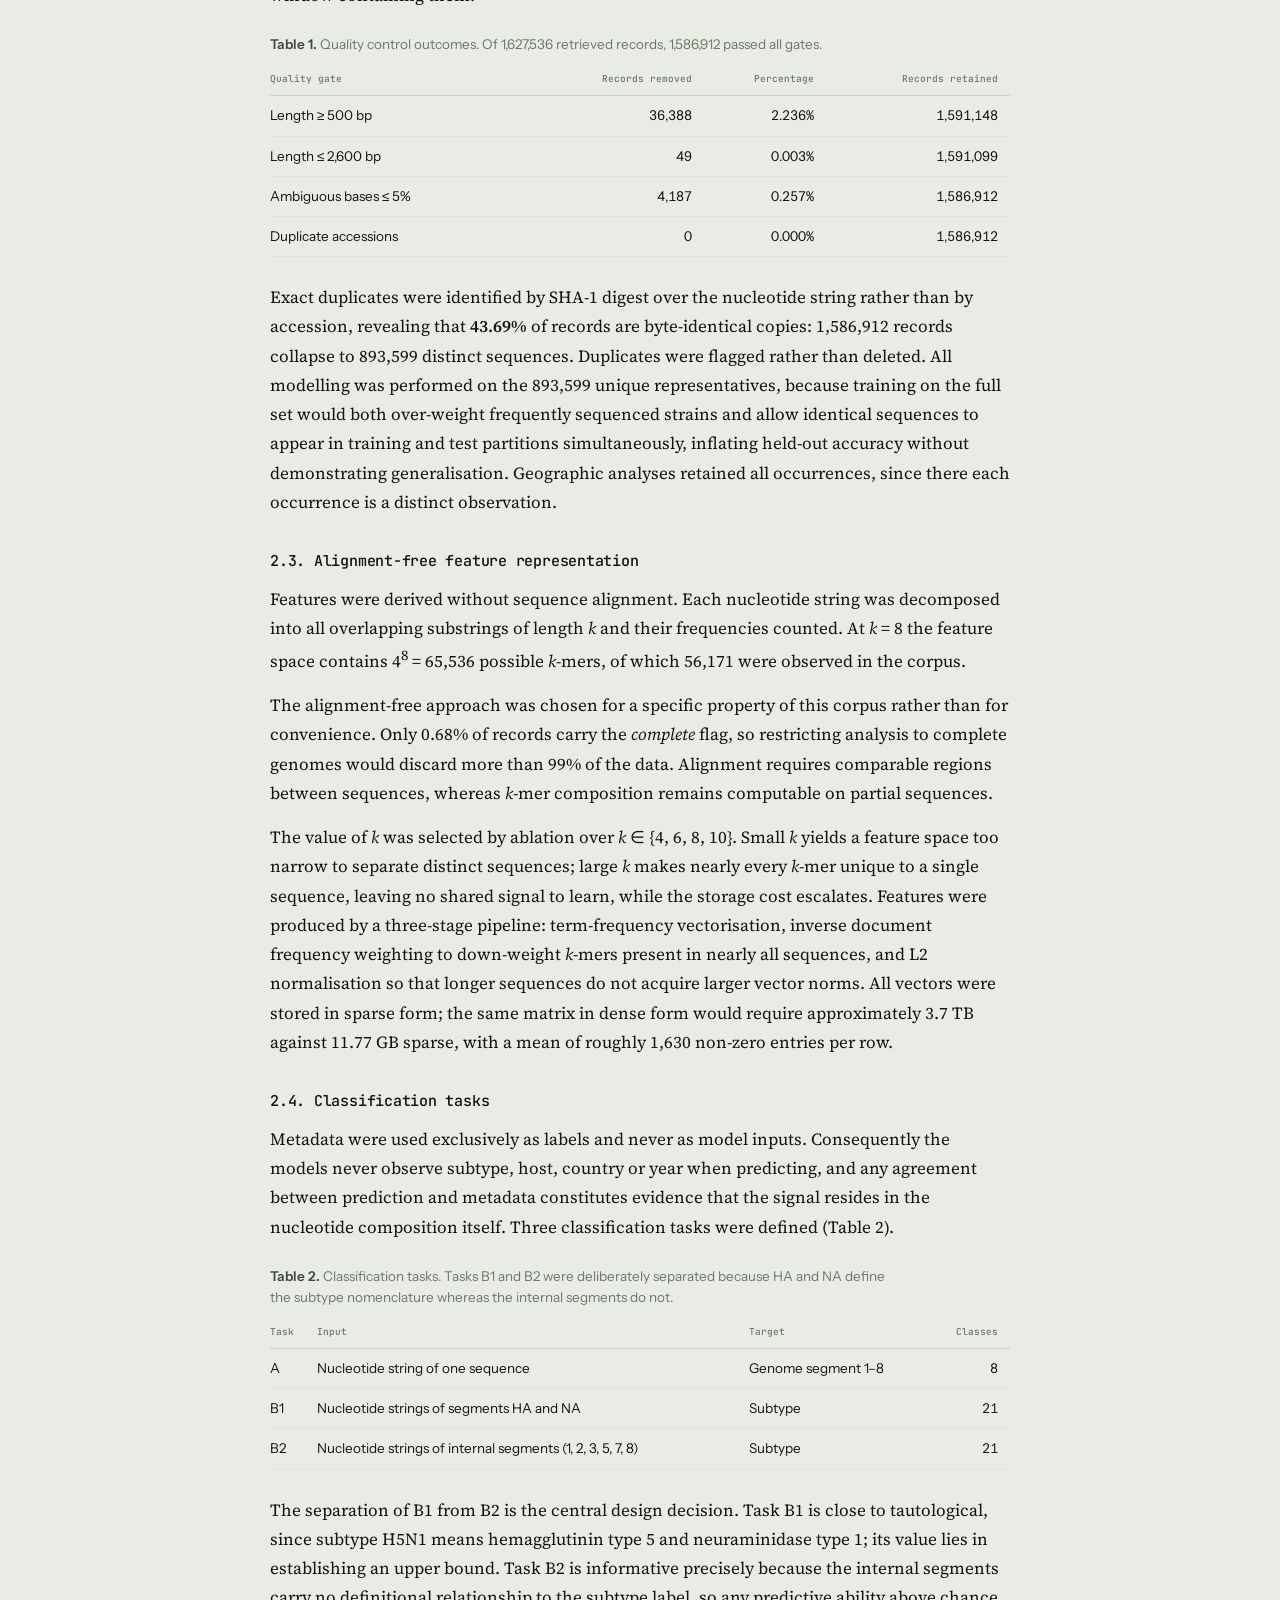
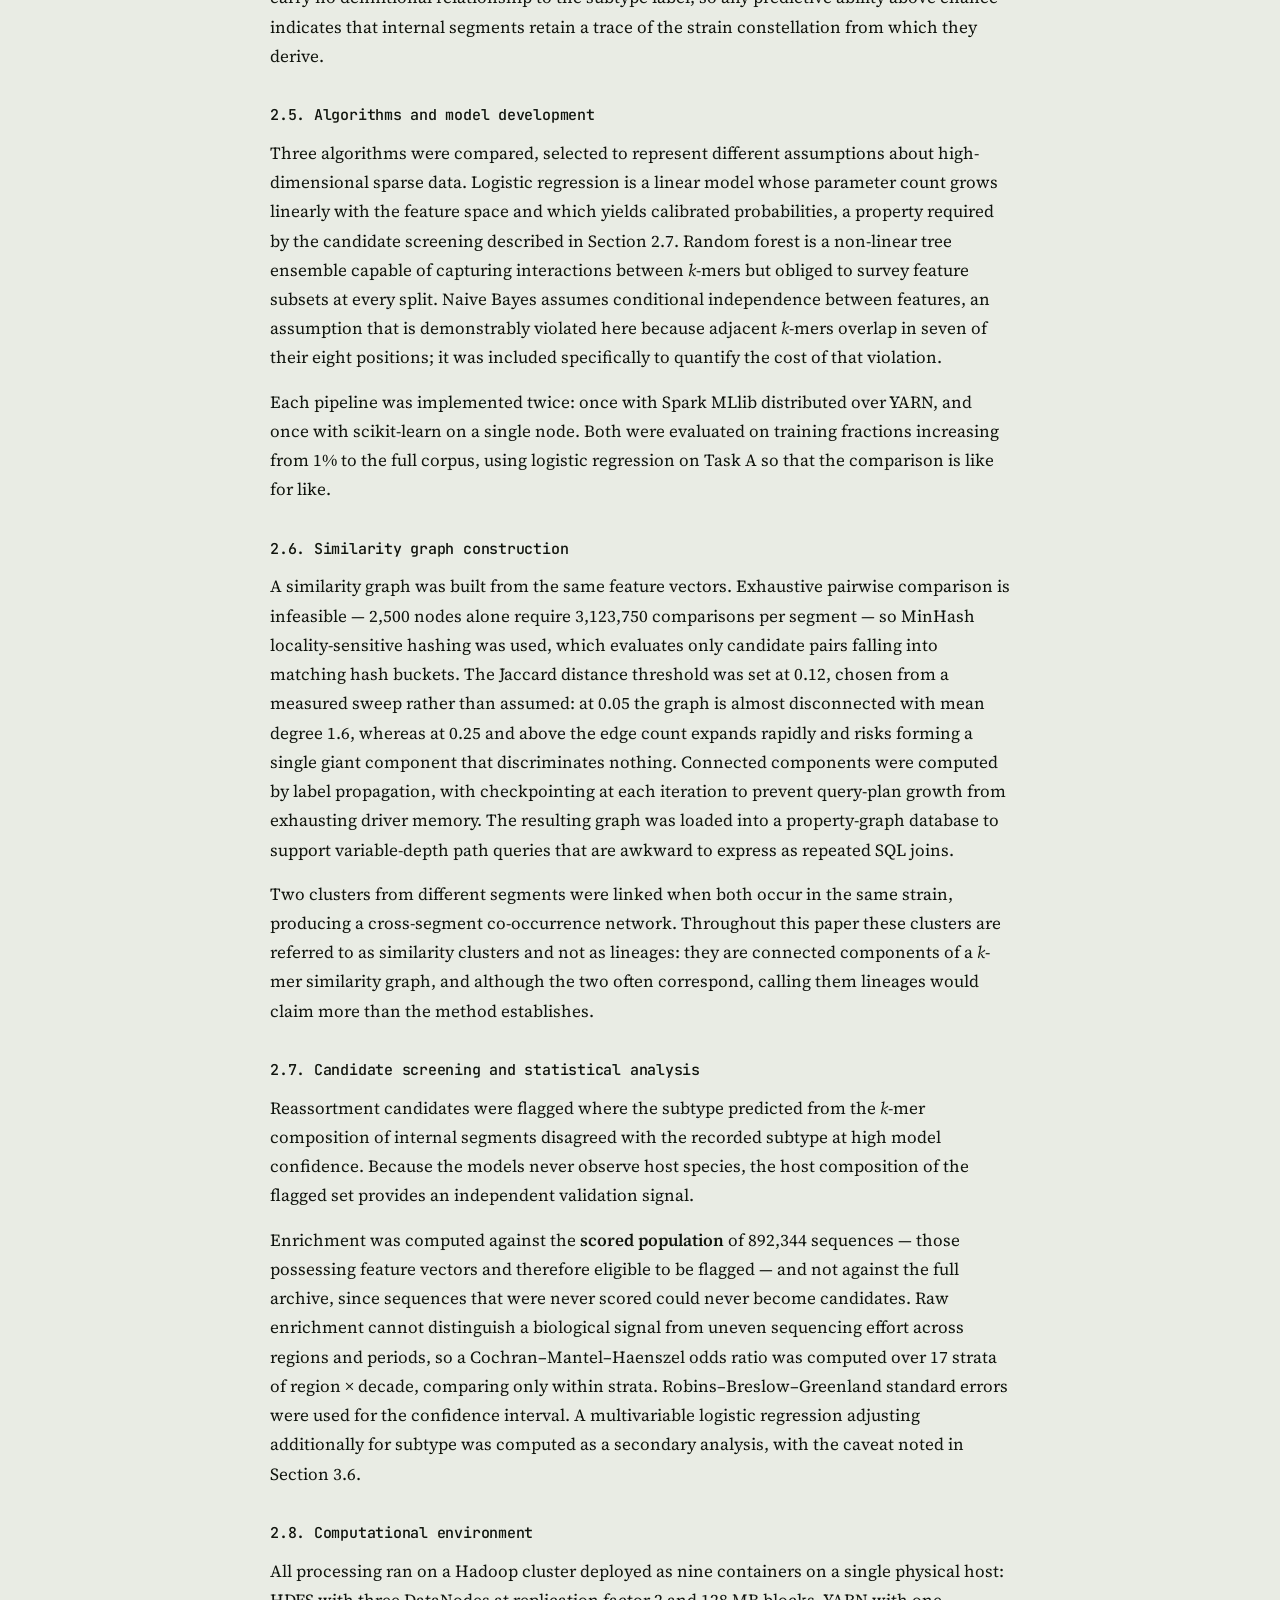
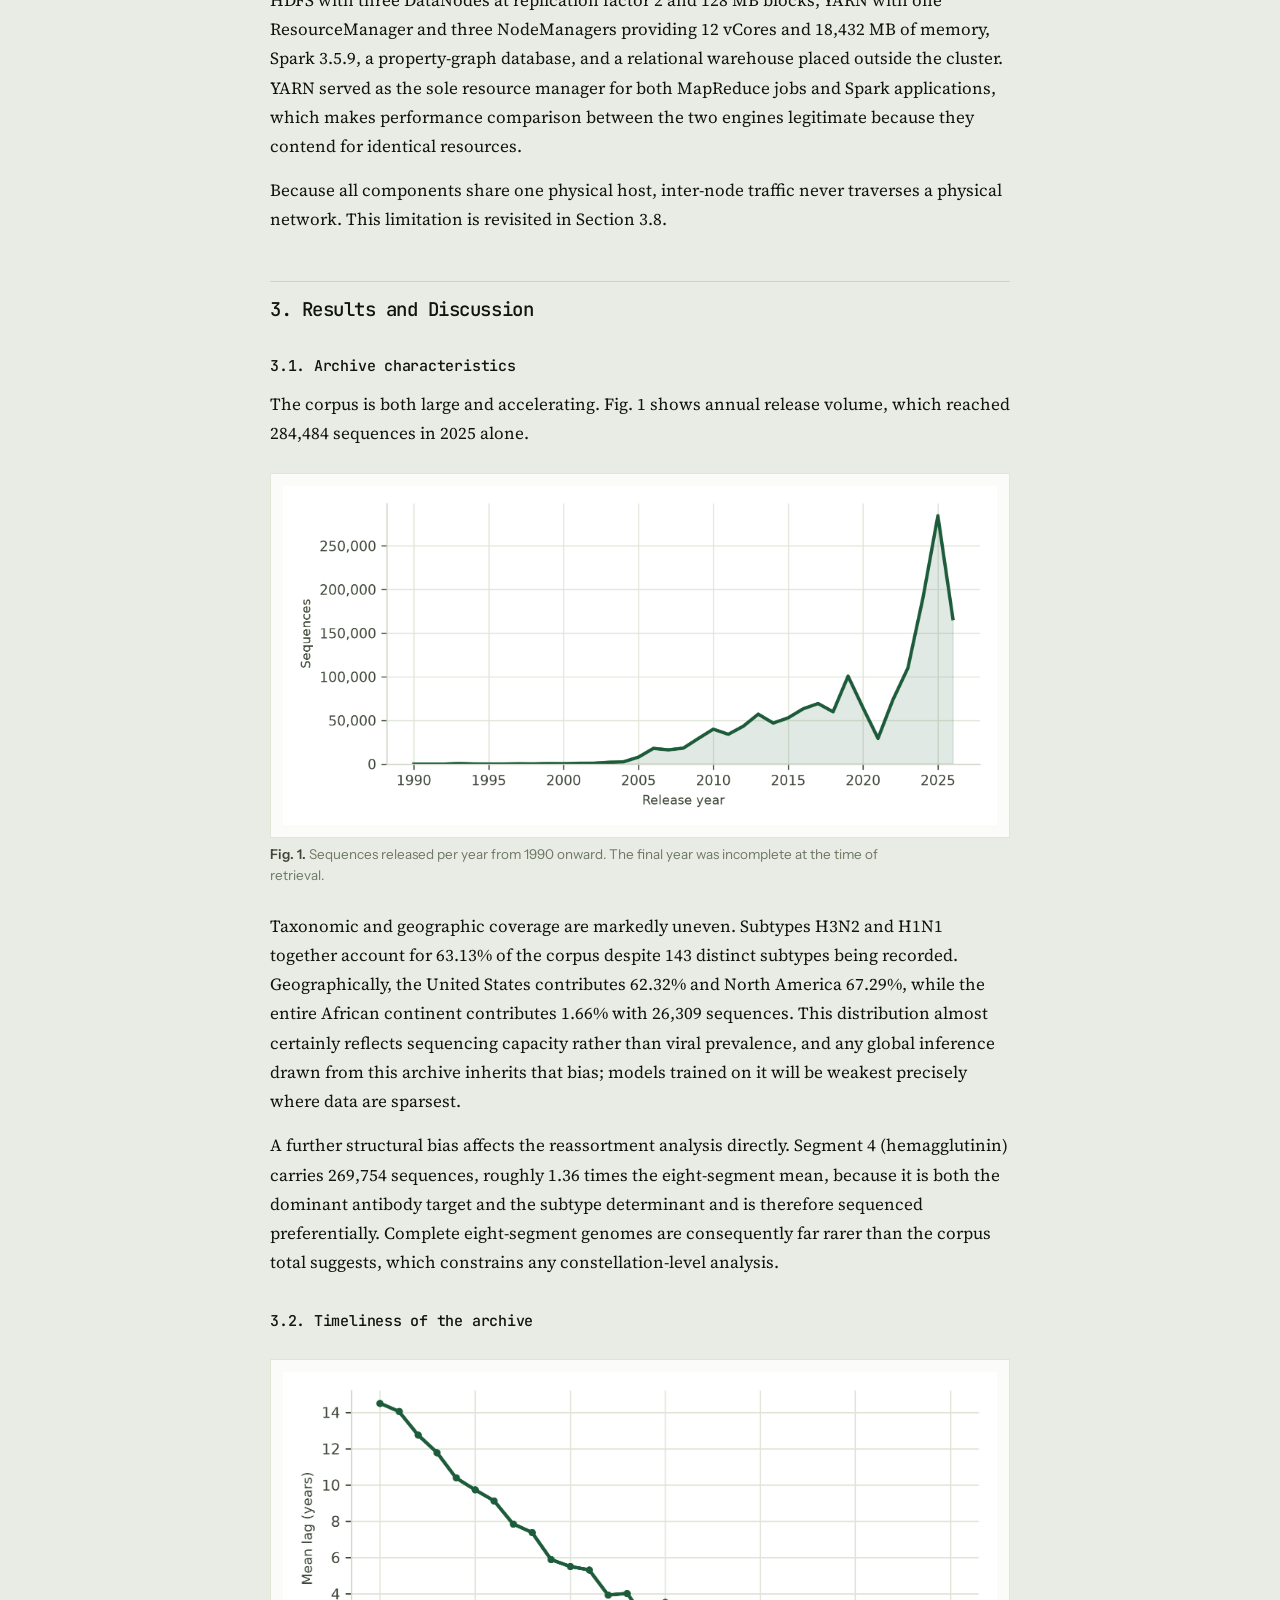
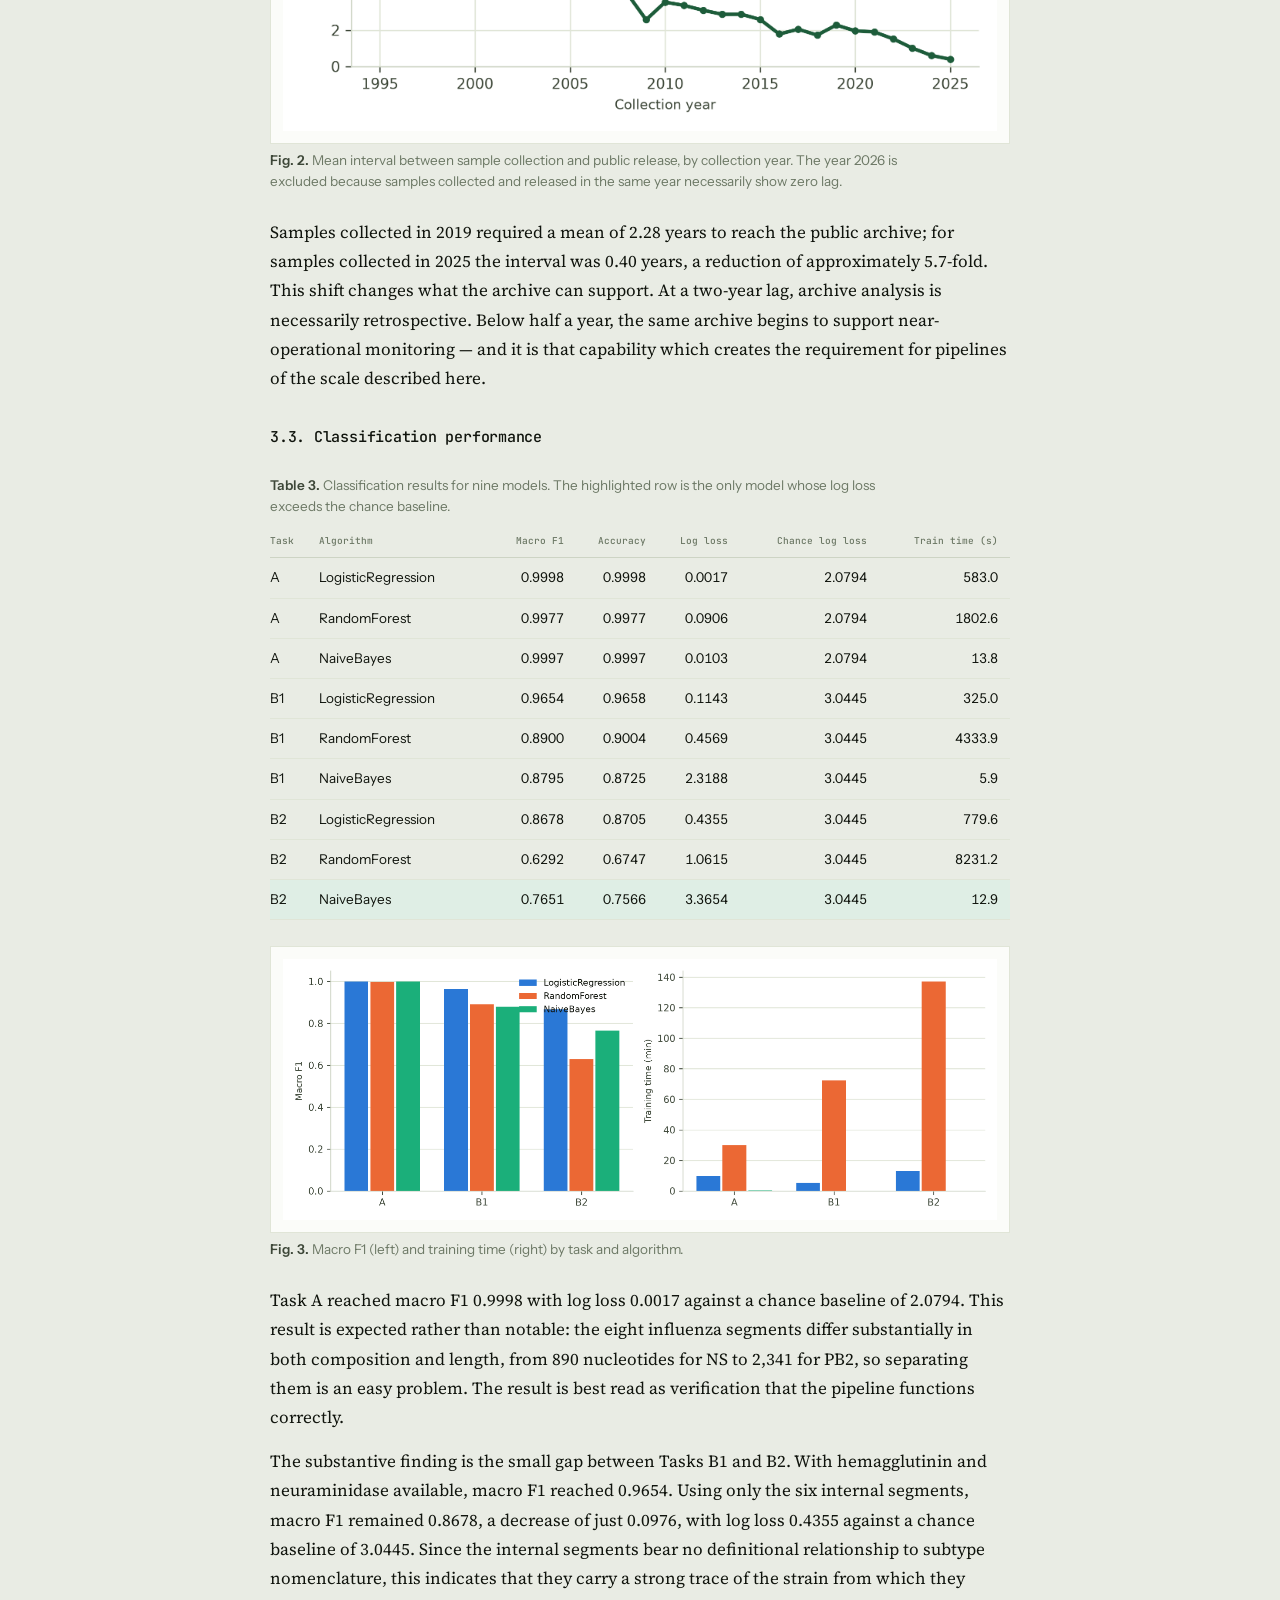
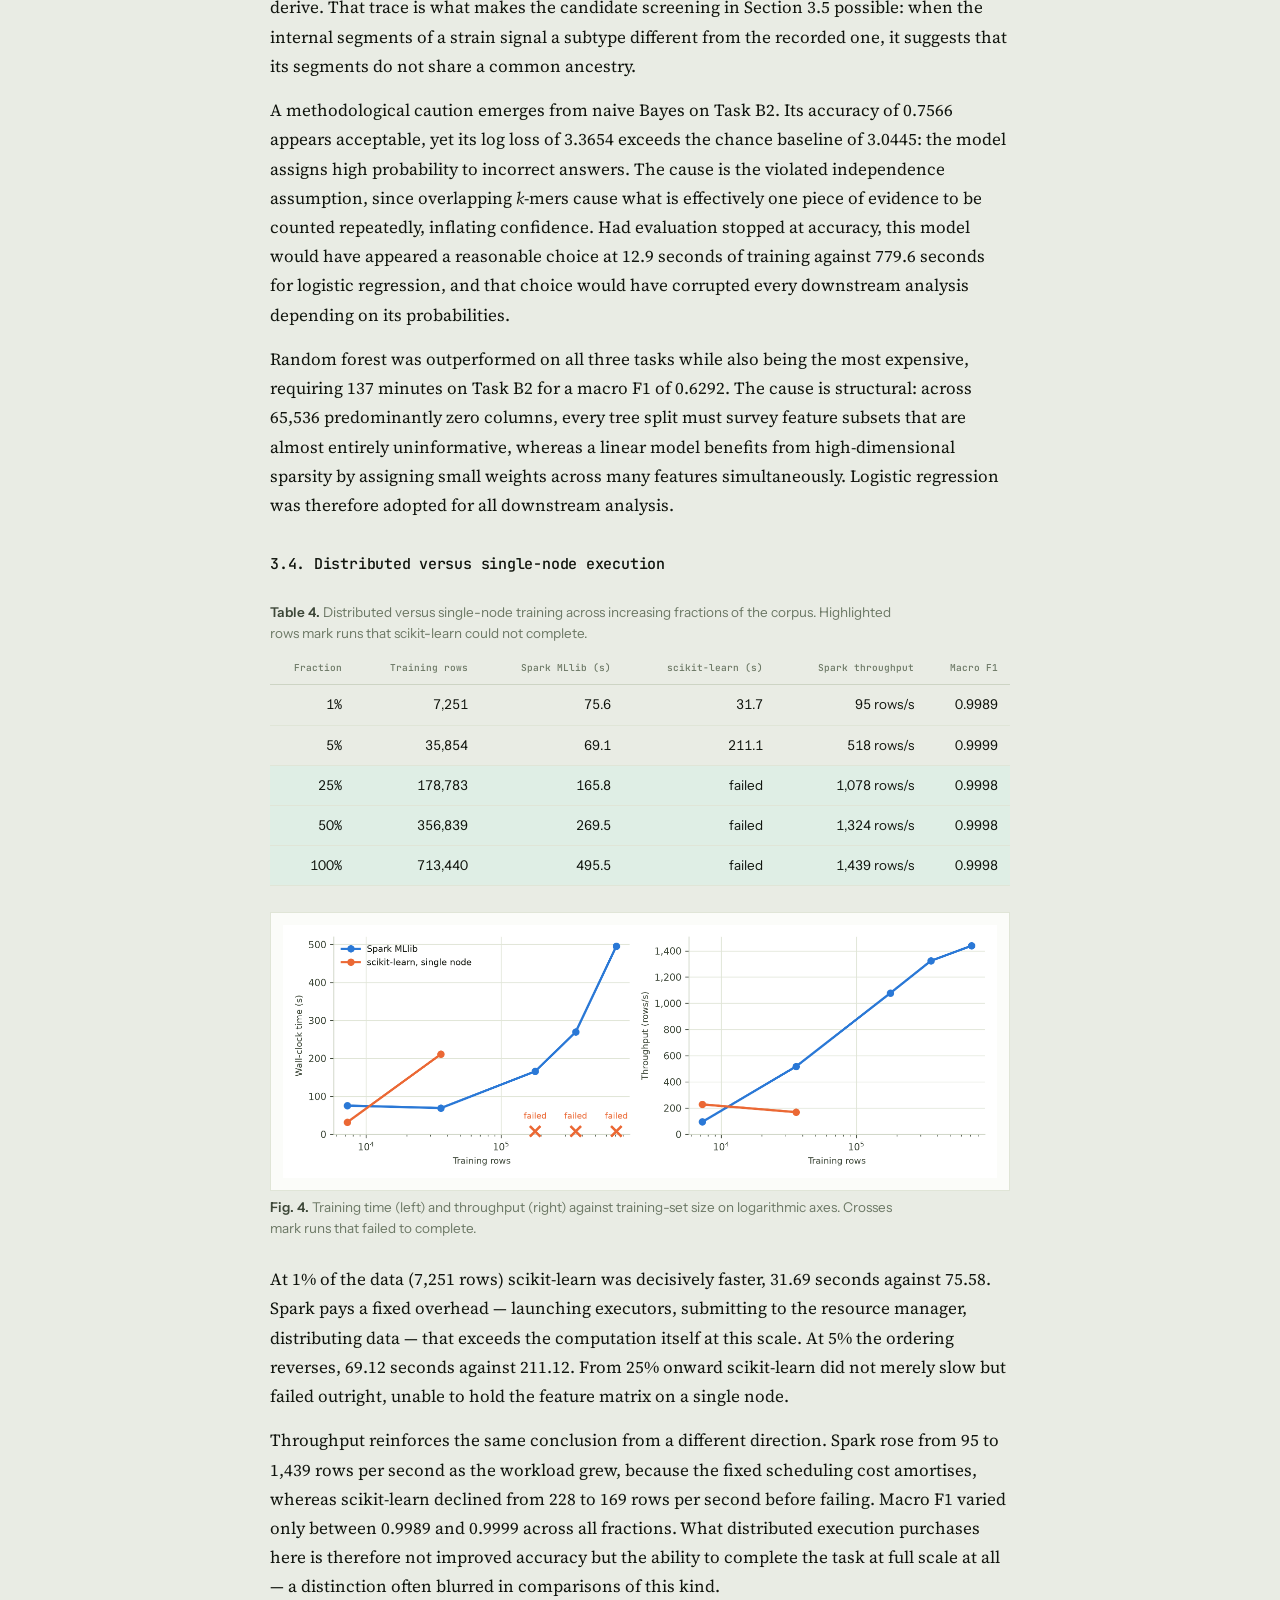
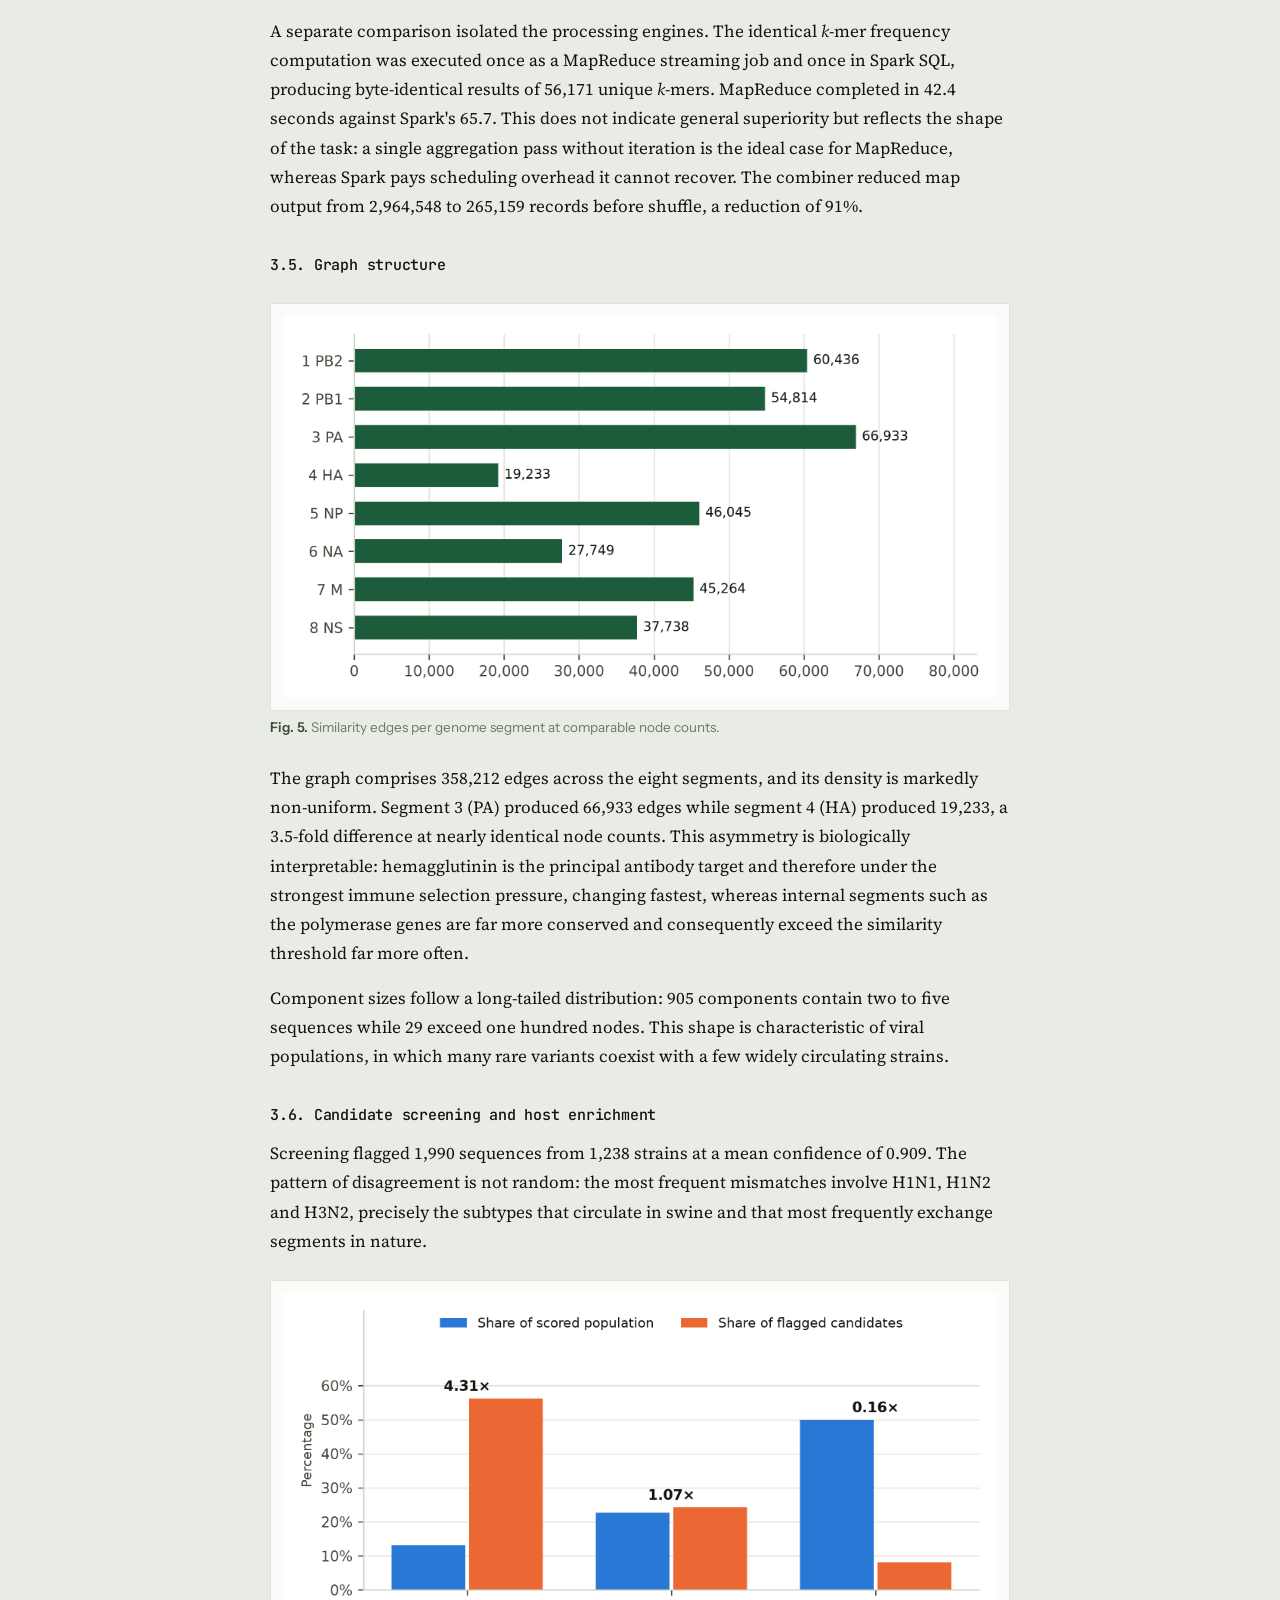
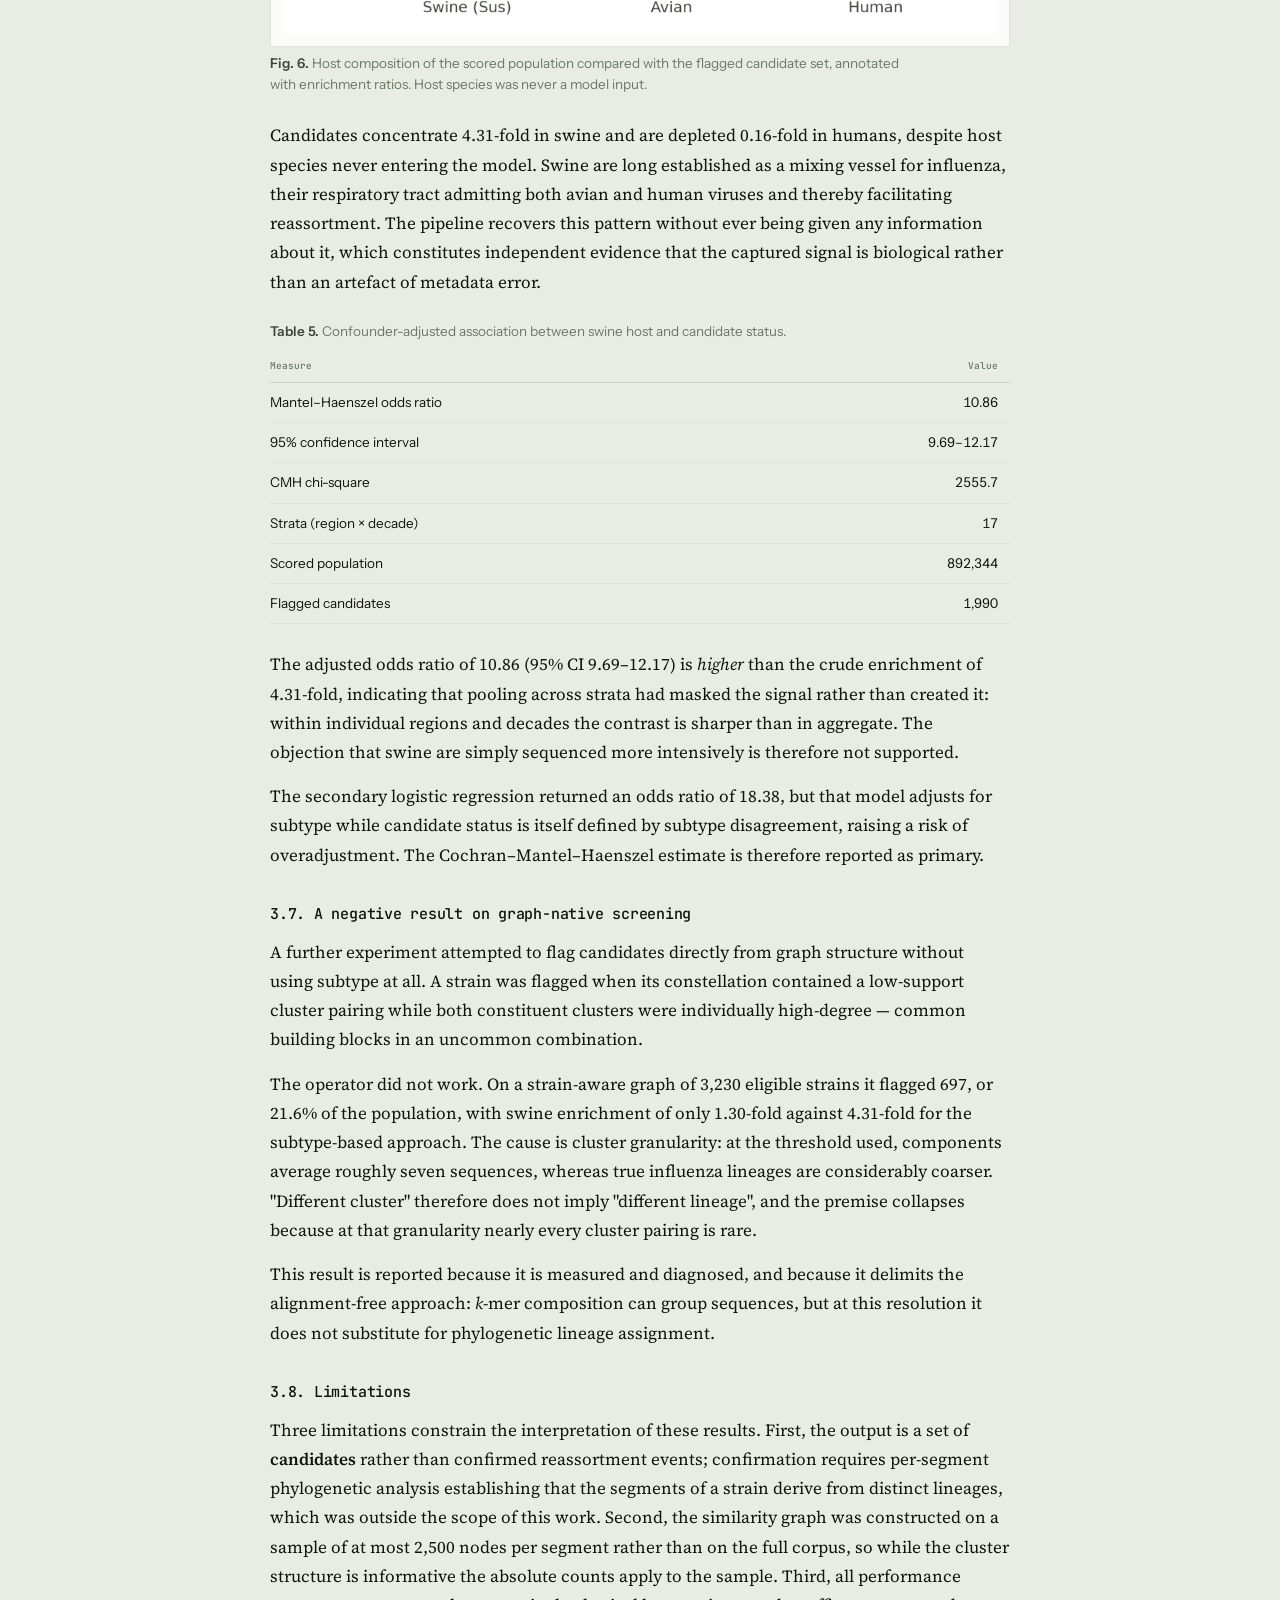
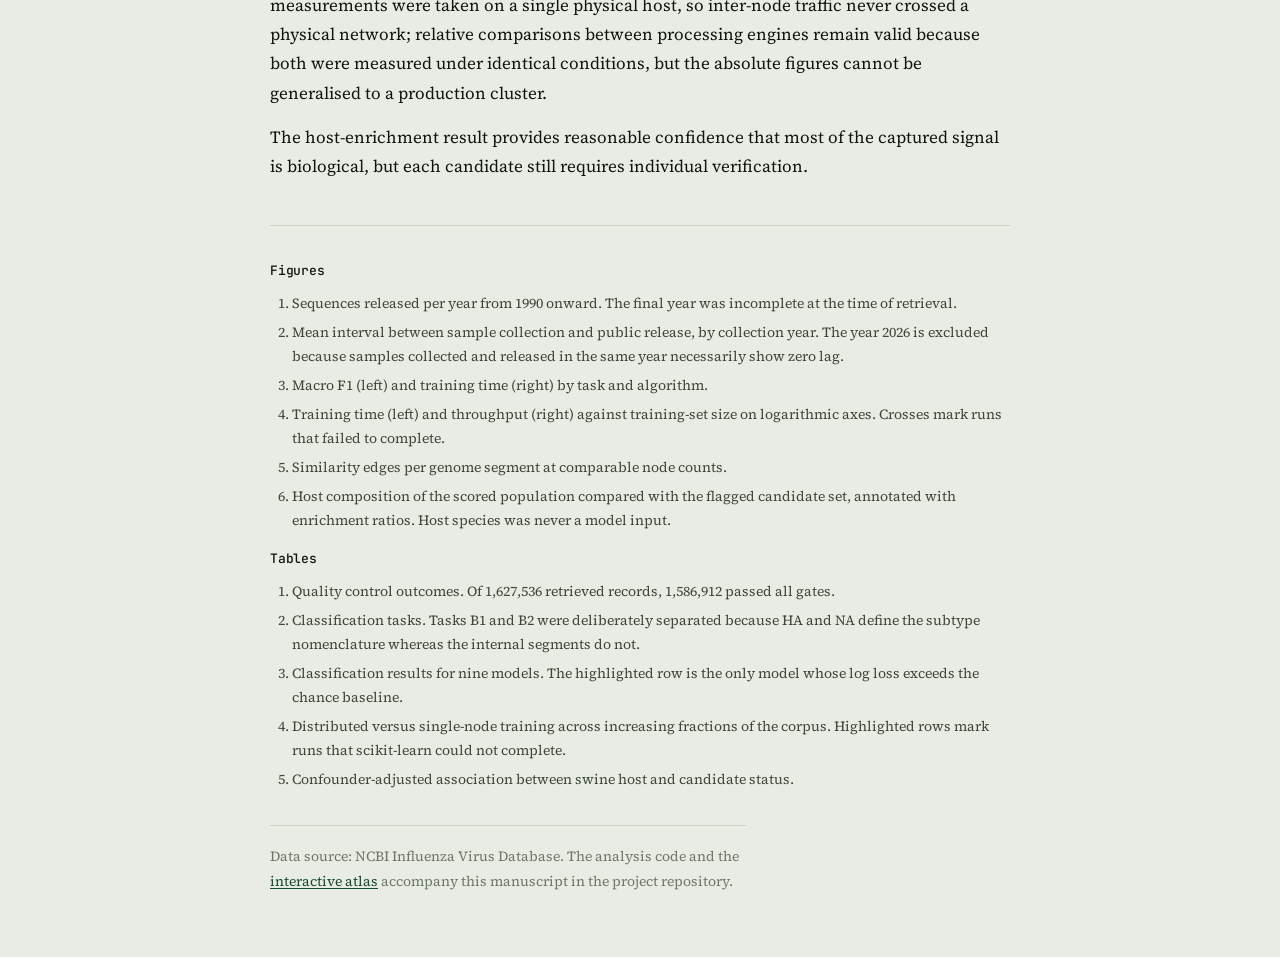
==== commit 3fb05ac2: "Situs Inggris dipisahkan dari situs Indonesia Kartu "Manuscript (English)" dicabut dari halaman depa" ====
--- a/paper/index.html
+++ b/paper/index.html
@@ -131,16 +131,17 @@
 <header>
   <div class="in">
     <div class="navrow">
-      <a class="home" href="../index.html"><svg viewBox="0 0 24 24" fill="none"
-        stroke="currentColor" stroke-width="2.4" stroke-linecap="round"
-        stroke-linejoin="round" aria-hidden="true"><path d="M19 12H5"/>
-        <path d="M12 19l-7-7 7-7"/></svg>Project home</a>
-      <a class="home ghost" href="dashboard.html"><svg viewBox="0 0 24 24"
+      <a class="home" href="dashboard.html"><svg viewBox="0 0 24 24"
         fill="none" stroke="currentColor" stroke-width="2.2"
         stroke-linecap="round" stroke-linejoin="round" aria-hidden="true"><rect
         x="3" y="3" width="7" height="9"/><rect x="14" y="3" width="7"
         height="5"/><rect x="14" y="12" width="7" height="9"/><rect x="3"
         y="16" width="7" height="5"/></svg>Interactive atlas</a>
+      <a class="home ghost"
+        href="https://github.com/wilhelm213/bda_influenza_pipeline"><svg viewBox="0 0 24 24"
+        fill="none" stroke="currentColor" stroke-width="2.2"
+        stroke-linecap="round" stroke-linejoin="round" aria-hidden="true"><path
+        d="M16 18l6-6-6-6"/><path d="M8 6l-6 6 6 6"/></svg>Repository</a>
     </div>
     <p class="kicker">Manuscript sections &middot; Methodology and Results</p>
     <h1>Alignment-Free Machine Learning and Graph Analytics on 1.59 Million
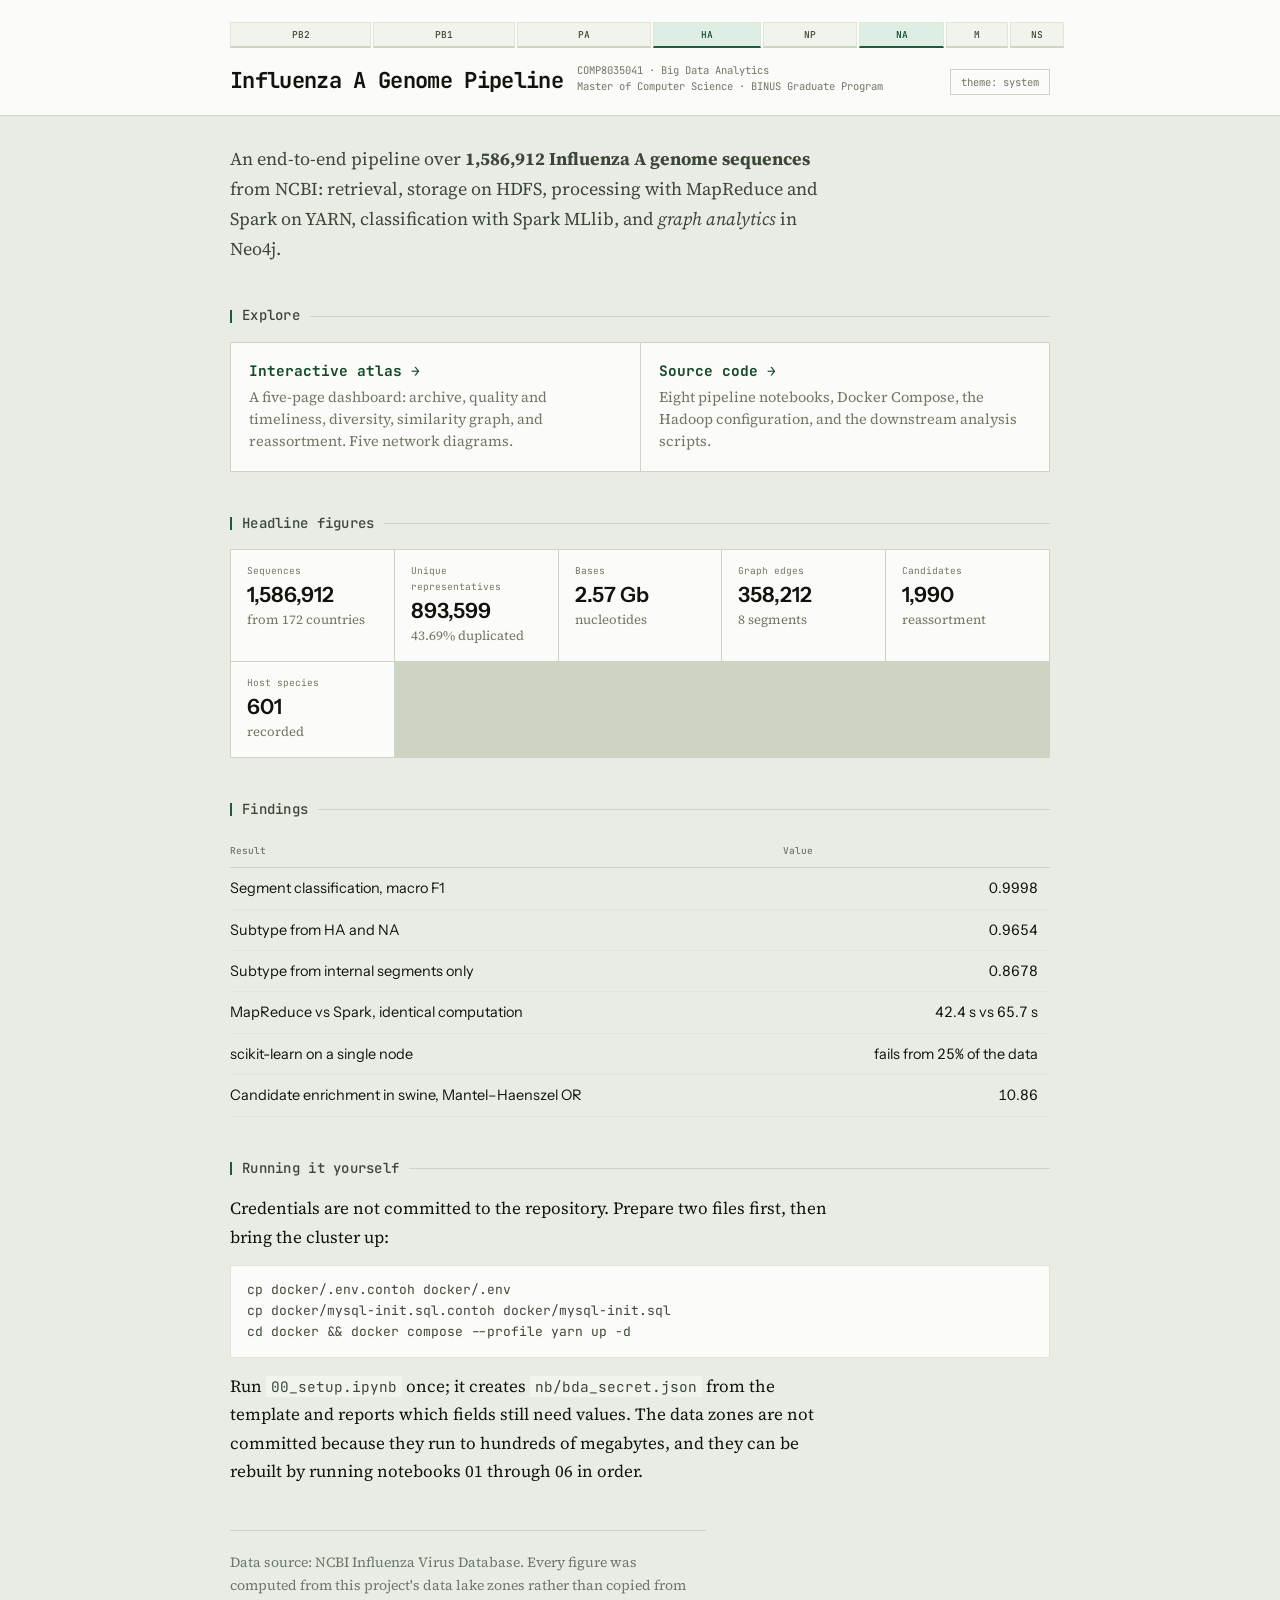
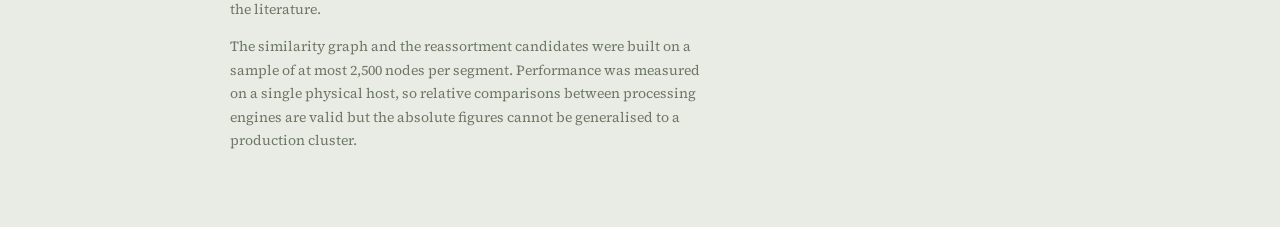
==== commit f76f7772: "paper/ jadi versi Inggris dari situs Indonesia Halaman naskah (bagian 2 dan 3) dihapus bersama make_" ====
--- a/paper/index.html
+++ b/paper/index.html
@@ -3,9 +3,9 @@
 <head>
 <meta charset="utf-8">
 <meta name="viewport" content="width=device-width,initial-scale=1,viewport-fit=cover">
-<meta name="description" content="Alignment-free machine learning and graph analytics on 1.59 million influenza A genome sequences: methodology and results.">
-<title>Influenza A Genomic Surveillance Manuscript</title>
-<link rel="stylesheet" href="https://fonts.googleapis.com/css2?family=JetBrains+Mono:wght@400;500&family=Source+Serif+4:opsz,wght@8..60,400;8..60,600&family=Instrument+Sans:wght@500;600&display=swap">
+<meta name="description" content="Big Data pipeline for Influenza A genomic surveillance: 1,586,912 NCBI sequences processed with Hadoop, YARN, MapReduce, Spark and Neo4j.">
+<title>Influenza A Genome Pipeline</title>
+<link rel="stylesheet" href="https://fonts.googleapis.com/css2?family=JetBrains+Mono:wght@400;500;700&family=Source+Serif+4:opsz,wght@8..60,400;8..60,600&family=Instrument+Sans:wght@500;600&display=swap">
 <style>
 *,*::before,*::after{box-sizing:border-box}
 html{color-scheme:light}
@@ -17,7 +17,8 @@
   --ground:#e9ece4; --surface:#fbfcf9; --surface2:#f1f4ec;
   --ink:#10140d; --ink2:#3d4738; --ink3:#6c7865;
   --rule:#cdd4c4; --rule2:#e0e5d7;
-  --accent:#1d5c3a; --accent-soft:#dfeee5; --accent-ink:#154a2d;
+  --akos:#1d5c3a; --akos-soft:#dfeee5; --akos-ink:#154a2d;
+  --bA:#1f7d3c; --bC:#2060bd; --bG:#8f5c00; --bT:#b8332e;
   --disp:"JetBrains Mono","SFMono-Regular",Consolas,monospace;
   --body:"Source Serif 4",Georgia,"Times New Roman",serif;
   --num:"Instrument Sans","Helvetica Neue",Arial,sans-serif;
@@ -27,234 +28,208 @@
   --ground:#0a0c08; --surface:#14180f; --surface2:#1b2015;
   --ink:#e6ebe0; --ink2:#a9b5a0; --ink3:#7b876f;
   --rule:#2b3324; --rule2:#1f2619;
-  --accent:#6fc295; --accent-soft:#15291d; --accent-ink:#8ed4ac;
+  --akos:#6fc295; --akos-soft:#15291d; --akos-ink:#8ed4ac;
+  --bA:#58c47f; --bC:#6aa8ea; --bG:#e0a33a; --bT:#ea6f6a;
   color-scheme:dark;
 }}
 :root[data-theme="dark"]{
   --ground:#0a0c08; --surface:#14180f; --surface2:#1b2015;
   --ink:#e6ebe0; --ink2:#a9b5a0; --ink3:#7b876f;
   --rule:#2b3324; --rule2:#1f2619;
-  --accent:#6fc295; --accent-soft:#15291d; --accent-ink:#8ed4ac;
+  --akos:#6fc295; --akos-soft:#15291d; --akos-ink:#8ed4ac;
+  --bA:#58c47f; --bC:#6aa8ea; --bG:#e0a33a; --bT:#ea6f6a;
   color-scheme:dark;
 }
 body{background:var(--ground);color:var(--ink);font-family:var(--body);
-  font-size:17px;line-height:1.72}
-.wrap{max-width:780px;margin:0 auto;padding:0 20px;padding-block:0 64px}
+  font-size:17px;line-height:1.68}
+.wrap{max-width:860px;margin:0 auto;padding:0 20px;padding-block:0 60px}
 
 header{background:var(--surface);border-bottom:1px solid var(--rule)}
-header .in{max-width:780px;margin:0 auto;padding:0 20px;padding-block:22px 24px}
-.navrow{display:flex;gap:10px;flex-wrap:wrap;margin:0 0 18px}
-.home{display:inline-flex;align-items:center;gap:8px;font-family:var(--num);
-  font-size:13px;font-weight:600;color:var(--surface);background:var(--accent);
-  text-decoration:none;padding:9px 16px 9px 13px;
-  box-shadow:0 1px 0 rgba(0,0,0,.18)}
-.home.ghost{background:var(--surface2);color:var(--accent-ink);
-  box-shadow:inset 0 0 0 1px var(--rule)}
-.home.ghost:hover{background:var(--accent-soft);color:var(--accent-ink)}
-.home:hover{background:var(--accent-ink)}
-.home:active{transform:translateY(1px)}
-.home:focus-visible{outline:3px solid var(--accent);outline-offset:2px}
-.home svg{width:15px;height:15px;flex:none;display:block}
-.kicker{font-family:var(--mono);font-size:10.5px;color:var(--ink3);
-  letter-spacing:.05em;margin:0 0 10px}
-header h1{font-family:var(--disp);font-size:23px;font-weight:500;margin:0 0 12px;
-  letter-spacing:-.03em;line-height:1.28;text-wrap:balance}
-header .sub{font-size:16.5px;color:var(--ink2);margin:0;max-width:62ch}
-
-nav.toc{background:var(--surface);border:1px solid var(--rule);
-  padding:16px 20px 18px;margin:26px 0 10px}
-nav.toc p{font-family:var(--mono);font-size:10px;color:var(--ink3);
-  letter-spacing:.06em;text-transform:uppercase;margin:0 0 10px}
-nav.toc a{display:block;font-size:14.5px;color:var(--ink2);text-decoration:none;
-  padding:2px 0 2px 12px;border-left:2px solid var(--rule2);line-height:1.5}
-nav.toc a[href^="#m"]:not([href="#m"]),nav.toc a[href^="#r"]:not([href="#r"]){
-  padding-left:24px}
-nav.toc a[href="#m"],nav.toc a[href="#r"]{font-family:var(--disp);
-  font-size:13px;color:var(--ink);margin-top:8px;border-left-color:var(--accent)}
-nav.toc a:hover{color:var(--ink)}
-nav.toc a:focus-visible{outline:2px solid var(--accent);outline-offset:1px}
-
-h2{font-family:var(--disp);font-size:19px;font-weight:500;margin:46px 0 14px;
-  letter-spacing:-.025em;line-height:1.3;scroll-margin-top:16px;
-  padding-top:16px;border-top:1px solid var(--rule)}
-h3{font-family:var(--disp);font-size:15px;font-weight:500;margin:32px 0 10px;
-  letter-spacing:-.015em;scroll-margin-top:16px}
-p{margin:0 0 15px}
-b,strong{font-weight:600}
-code{font-family:var(--mono);font-size:.84em;color:var(--ink2)}
-
-figure{margin:24px 0 6px;background:var(--surface);
-  border:1px solid var(--rule2);padding:12px}
-figure img{display:block;width:100%;height:auto}
-.cap{font-family:var(--num);font-size:13.5px;color:var(--ink3);
-  margin:0 0 26px;line-height:1.55;max-width:70ch}
-.cap b{color:var(--ink2);font-weight:600}
-.tcap{margin:24px 0 8px}
-
-.tw{overflow-x:auto;margin:0 0 26px}
-table{border-collapse:collapse;width:100%;font-size:13.5px;min-width:420px;
-  font-family:var(--num)}
+header .in{max-width:860px;margin:0 auto;padding:0 20px;padding-block:22px 20px}
+.peta{display:flex;gap:2px;margin-bottom:14px}
+.peta div{height:26px;background:var(--surface2);border:1px solid var(--rule2);
+  border-bottom:2px solid var(--rule);display:flex;align-items:center;
+  justify-content:center;min-width:0}
+.peta div.kunci{border-bottom-color:var(--akos);background:var(--akos-soft)}
+.peta b{font-family:var(--mono);font-size:9.5px;font-weight:500;color:var(--ink2)}
+.peta div.kunci b{color:var(--akos-ink)}
+.baris{display:flex;align-items:flex-end;gap:14px;flex-wrap:wrap}
+h1{font-family:var(--disp);font-size:22px;font-weight:700;margin:0;
+  letter-spacing:-.03em;line-height:1.2}
+.kop{font-family:var(--mono);font-size:10.5px;color:var(--ink3);
+  flex:1;min-width:150px;line-height:1.55}
+.tema{appearance:none;background:none;color:var(--ink3);
+  border:1px solid var(--rule);cursor:pointer;font-family:var(--mono);
+  font-size:10.5px;padding:5px 10px;white-space:nowrap}
+.tema:hover{color:var(--ink);border-color:var(--ink3)}
+.tema:focus-visible{outline:2px solid var(--akos);outline-offset:1px}
+
+.lede{max-width:66ch;margin:28px 0 0;font-size:18px;color:var(--ink2)}
+h2{font-family:var(--disp);font-size:14px;font-weight:500;color:var(--ink2);
+  letter-spacing:.02em;margin:40px 0 14px;display:flex;align-items:center;
+  gap:10px}
+h2::before{content:"";width:2px;height:13px;background:var(--akos);flex:none}
+h2::after{content:"";flex:1;height:1px;background:var(--rule)}
+
+.kartu{display:grid;gap:1px;background:var(--rule);border:1px solid var(--rule);
+  grid-template-columns:repeat(auto-fit,minmax(240px,1fr))}
+a.k{background:var(--surface);padding:16px 18px 18px;text-decoration:none;
+  color:inherit;display:block;min-width:0}
+a.k:hover{background:var(--surface2)}
+a.k:focus-visible{outline:2px solid var(--akos);outline-offset:-2px}
+a.k .t{font-family:var(--disp);font-size:14.5px;font-weight:700;
+  color:var(--akos-ink);display:block;margin-bottom:4px}
+a.k .d{font-size:14.5px;color:var(--ink3);line-height:1.5;display:block}
+
+.angka{display:grid;gap:1px;background:var(--rule);border:1px solid var(--rule);
+  grid-template-columns:repeat(auto-fit,minmax(150px,1fr))}
+.angka div{background:var(--surface);padding:13px 16px 14px;min-width:0}
+.angka .k{font-family:var(--mono);font-size:9.5px;color:var(--ink3);
+  display:block;margin-bottom:4px}
+.angka .v{font-family:var(--num);font-size:21px;font-weight:600;display:block;
+  line-height:1.15}
+.angka .n{font-size:13px;color:var(--ink3);display:block;margin-top:2px}
+
+table{border-collapse:collapse;width:100%;font-size:14.5px;
+  font-family:var(--num);margin:4px 0 0}
 th{font-family:var(--mono);font-size:9.5px;color:var(--ink3);font-weight:500;
-  text-align:left;padding:8px 12px 8px 0;border-bottom:1px solid var(--rule);
-  white-space:nowrap;vertical-align:bottom}
-td{padding:8px 12px 8px 0;border-bottom:1px solid var(--rule2);
-  vertical-align:top}
-td.n,th.n{text-align:right;font-variant-numeric:tabular-nums;white-space:nowrap}
-tr.hl td{background:var(--accent-soft)}
-
-.meta{margin-top:44px;padding-top:18px;border-top:1px solid var(--rule)}
-.meta h3{font-size:13px;margin:16px 0 8px}
-.meta ol{margin:0;padding-left:22px;font-size:14px;color:var(--ink2)}
-.meta li{margin-bottom:5px}
-footer{border-top:1px solid var(--rule);margin-top:34px;padding-top:18px;
+  text-align:left;padding:8px 12px 8px 0;border-bottom:1px solid var(--rule)}
+td{padding:8px 12px 8px 0;border-bottom:1px solid var(--rule2)}
+td.n{text-align:right;font-variant-numeric:tabular-nums;white-space:nowrap}
+code{font-family:var(--mono);font-size:.85em;color:var(--ink2);
+  background:var(--surface2);padding:1px 5px}
+pre{background:var(--surface);border:1px solid var(--rule2);padding:14px 16px;
+  overflow-x:auto;font-family:var(--mono);font-size:13px;line-height:1.6;
+  color:var(--ink2);margin:4px 0 0}
+p{margin:0 0 14px;max-width:68ch}
+footer{border-top:1px solid var(--rule);margin-top:44px;padding-top:20px;
   font-size:14px;color:var(--ink3);max-width:68ch}
-footer p{margin:0}
-footer a{color:var(--accent-ink);text-decoration:underline;
-  text-underline-offset:2px}
-
-.theme{position:fixed;right:14px;bottom:calc(env(safe-area-inset-bottom,0px) + 14px);
-  z-index:50;appearance:none;background:var(--surface);color:var(--ink3);
-  border:1px solid var(--rule);cursor:pointer;font-family:var(--mono);
-  font-size:10.5px;padding:7px 11px}
-.theme:hover{color:var(--ink);border-color:var(--ink3)}
-.theme:focus-visible{outline:2px solid var(--accent);outline-offset:1px}
 @media (max-width:560px){
-  body{font-size:16px}
-  header h1{font-size:19px}
-  h2{font-size:17px}
+  h1{font-size:18px}
+  .peta b{font-size:8px}
+  .angka div{padding:11px 13px}
 }
 @media (prefers-reduced-motion:reduce){*{transition:none!important}}
-
 </style>
 </head>
 <body>
 <header>
   <div class="in">
-    <div class="navrow">
-      <a class="home" href="dashboard.html"><svg viewBox="0 0 24 24"
-        fill="none" stroke="currentColor" stroke-width="2.2"
-        stroke-linecap="round" stroke-linejoin="round" aria-hidden="true"><rect
-        x="3" y="3" width="7" height="9"/><rect x="14" y="3" width="7"
-        height="5"/><rect x="14" y="12" width="7" height="9"/><rect x="3"
-        y="16" width="7" height="5"/></svg>Interactive atlas</a>
-      <a class="home ghost"
-        href="https://github.com/wilhelm213/bda_influenza_pipeline"><svg viewBox="0 0 24 24"
-        fill="none" stroke="currentColor" stroke-width="2.2"
-        stroke-linecap="round" stroke-linejoin="round" aria-hidden="true"><path
-        d="M16 18l6-6-6-6"/><path d="M8 6l-6 6 6 6"/></svg>Repository</a>
+    <div class="peta" aria-hidden="true">
+      <div style="flex:0 0 17.23%"><b>PB2</b></div>
+      <div style="flex:0 0 17.23%"><b>PB1</b></div>
+      <div style="flex:0 0 16.43%"><b>PA</b></div>
+      <div class="kunci" style="flex:0 0 13.09%"><b>HA</b></div>
+      <div style="flex:0 0 11.52%"><b>NP</b></div>
+      <div class="kunci" style="flex:0 0 10.40%"><b>NA</b></div>
+      <div style="flex:0 0 7.56%"><b>M</b></div>
+      <div style="flex:0 0 6.55%"><b>NS</b></div>
     </div>
-    <p class="kicker">Manuscript sections &middot; Methodology and Results</p>
-    <h1>Alignment-Free Machine Learning and Graph Analytics on 1.59 Million
-      Influenza A Genome Sequences</h1>
-    <p class="sub">Sections 2 and 3 of the manuscript. Every figure quoted
-      here was computed from the project data lake; none is reproduced from
-      the literature.</p>
+    <div class="baris">
+      <h1>Influenza A Genome Pipeline</h1>
+      <span class="kop">COMP8035041 &middot; Big Data Analytics<br>
+        Master of Computer Science &middot; BINUS Graduate Program</span>
+      <button class="tema" id="tema" type="button"
+        aria-label="Change colour theme">theme: system</button>
+    </div>
   </div>
 </header>
+
 <div class="wrap">
-  <nav class="toc" aria-label="Contents"><p>Contents</p><a href="#m">2. Materials and Methods</a><a href="#m1">2.1. Data source and acquisition</a><a href="#m2">2.2. Quality control and deduplication</a><a href="#m3">2.3. Alignment-free feature representation</a><a href="#m4">2.4. Classification tasks</a><a href="#m5">2.5. Algorithms and model development</a><a href="#m6">2.6. Similarity graph construction</a><a href="#m7">2.7. Candidate screening and statistical analysis</a><a href="#m8">2.8. Computational environment</a><a href="#r">3. Results and Discussion</a><a href="#r1">3.1. Archive characteristics</a><a href="#r2">3.2. Timeliness of the archive</a><a href="#r3">3.3. Classification performance</a><a href="#r4">3.4. Distributed versus single-node execution</a><a href="#r5">3.5. Graph structure</a><a href="#r6">3.6. Candidate screening and host enrichment</a><a href="#r7">3.7. A negative result on graph-native screening</a><a href="#r8">3.8. Limitations</a></nav>
-  <main><h2 id="m">2. Materials and Methods</h2>
-<h3 id="m1">2.1. Data source and acquisition</h3>
-<p>All sequence data were obtained from the NCBI Influenza Virus Database. Because no single endpoint returns both structured metadata and nucleotide sequences, two retrieval paths were combined: E-utilities for metadata and vvsearch2 for FASTA records, joined on accession number. Requests were partitioned by collection year, with high-volume years further split by month to stay within server response limits, yielding 42 partitions. The retrieval process was made idempotent by recording completed partitions in a manifest, so interrupted runs resume without re-downloading. NCBI rate limits were respected throughout at three requests per second without an API key and ten with one. The complete retrieval required approximately 2.3 hours of wall-clock time.</p>
-<p>The resulting corpus comprises <b>1,586,912</b> sequence records spanning 1902–2026 collection years, drawn from 172 countries and 601 host species, and totalling 2,570,555,392 nucleotides.</p>
-<h3 id="m2">2.2. Quality control and deduplication</h3>
-<p>Four quality gates were applied before any downstream processing, and the number of records failing each gate was recorded rather than silently discarded (Table 1). Sequences shorter than 500 bp were removed because their <i>k</i>-mer vectors are too sparse for meaningful comparison; sequences longer than 2,600 bp were removed because they exceed the longest influenza A segment and are almost certainly assembly artefacts; and sequences with more than 5% ambiguous bases were removed because non-ACGT characters corrupt every <i>k</i>-mer window containing them.</p>
-<p class="cap tcap"><b>Table 1.</b> Quality control outcomes. Of 1,627,536 retrieved records, 1,586,912 passed all gates.</p><div class="tw"><table><thead><tr><th>Quality gate</th><th class="n">Records removed</th><th class="n">Percentage</th><th class="n">Records retained</th></tr></thead><tbody><tr><td>Length &ge; 500 bp</td><td class="n">36,388</td><td class="n">2.236%</td><td class="n">1,591,148</td></tr><tr><td>Length &le; 2,600 bp</td><td class="n">49</td><td class="n">0.003%</td><td class="n">1,591,099</td></tr><tr><td>Ambiguous bases &le; 5%</td><td class="n">4,187</td><td class="n">0.257%</td><td class="n">1,586,912</td></tr><tr><td>Duplicate accessions</td><td class="n">0</td><td class="n">0.000%</td><td class="n">1,586,912</td></tr></tbody></table></div>
-<p>Exact duplicates were identified by SHA-1 digest over the nucleotide string rather than by accession, revealing that <b>43.69%</b> of records are byte-identical copies: 1,586,912 records collapse to 893,599 distinct sequences. Duplicates were flagged rather than deleted. All modelling was performed on the 893,599 unique representatives, because training on the full set would both over-weight frequently sequenced strains and allow identical sequences to appear in training and test partitions simultaneously, inflating held-out accuracy without demonstrating generalisation. Geographic analyses retained all occurrences, since there each occurrence is a distinct observation.</p>
-<h3 id="m3">2.3. Alignment-free feature representation</h3>
-<p>Features were derived without sequence alignment. Each nucleotide string was decomposed into all overlapping substrings of length <i>k</i> and their frequencies counted. At <i>k</i> = 8 the feature space contains 4<sup>8</sup> = 65,536 possible <i>k</i>-mers, of which 56,171 were observed in the corpus.</p>
-<p>The alignment-free approach was chosen for a specific property of this corpus rather than for convenience. Only 0.68% of records carry the <i>complete</i> flag, so restricting analysis to complete genomes would discard more than 99% of the data. Alignment requires comparable regions between sequences, whereas <i>k</i>-mer composition remains computable on partial sequences.</p>
-<p>The value of <i>k</i> was selected by ablation over <i>k</i> &isin; {4, 6, 8, 10}. Small <i>k</i> yields a feature space too narrow to separate distinct sequences; large <i>k</i> makes nearly every <i>k</i>-mer unique to a single sequence, leaving no shared signal to learn, while the storage cost escalates. Features were produced by a three-stage pipeline: term-frequency vectorisation, inverse document frequency weighting to down-weight <i>k</i>-mers present in nearly all sequences, and L2 normalisation so that longer sequences do not acquire larger vector norms. All vectors were stored in sparse form; the same matrix in dense form would require approximately 3.7 TB against 11.77 GB sparse, with a mean of roughly 1,630 non-zero entries per row.</p>
-<h3 id="m4">2.4. Classification tasks</h3>
-<p>Metadata were used exclusively as labels and never as model inputs. Consequently the models never observe subtype, host, country or year when predicting, and any agreement between prediction and metadata constitutes evidence that the signal resides in the nucleotide composition itself. Three classification tasks were defined (Table 2).</p>
-<p class="cap tcap"><b>Table 2.</b> Classification tasks. Tasks B1 and B2 were deliberately separated because HA and NA define the subtype nomenclature whereas the internal segments do not.</p><div class="tw"><table><thead><tr><th>Task</th><th>Input</th><th>Target</th><th class="n">Classes</th></tr></thead><tbody><tr><td>A</td><td>Nucleotide string of one sequence</td><td>Genome segment 1–8</td><td class="n">8</td></tr><tr><td>B1</td><td>Nucleotide strings of segments HA and NA</td><td>Subtype</td><td class="n">21</td></tr><tr><td>B2</td><td>Nucleotide strings of internal segments (1, 2, 3, 5, 7, 8)</td><td>Subtype</td><td class="n">21</td></tr></tbody></table></div>
-<p>The separation of B1 from B2 is the central design decision. Task B1 is close to tautological, since subtype H5N1 means hemagglutinin type 5 and neuraminidase type 1; its value lies in establishing an upper bound. Task B2 is informative precisely because the internal segments carry no definitional relationship to the subtype label, so any predictive ability above chance indicates that internal segments retain a trace of the strain constellation from which they derive.</p>
-<h3 id="m5">2.5. Algorithms and model development</h3>
-<p>Three algorithms were compared, selected to represent different assumptions about high-dimensional sparse data. Logistic regression is a linear model whose parameter count grows linearly with the feature space and which yields calibrated probabilities, a property required by the candidate screening described in Section 2.7. Random forest is a non-linear tree ensemble capable of capturing interactions between <i>k</i>-mers but obliged to survey feature subsets at every split. Naive Bayes assumes conditional independence between features, an assumption that is demonstrably violated here because adjacent <i>k</i>-mers overlap in seven of their eight positions; it was included specifically to quantify the cost of that violation.</p>
-<p>Each pipeline was implemented twice: once with Spark MLlib distributed over YARN, and once with scikit-learn on a single node. Both were evaluated on training fractions increasing from 1% to the full corpus, using logistic regression on Task A so that the comparison is like for like.</p>
-<h3 id="m6">2.6. Similarity graph construction</h3>
-<p>A similarity graph was built from the same feature vectors. Exhaustive pairwise comparison is infeasible &mdash; 2,500 nodes alone require 3,123,750 comparisons per segment &mdash; so MinHash locality-sensitive hashing was used, which evaluates only candidate pairs falling into matching hash buckets. The Jaccard distance threshold was set at 0.12, chosen from a measured sweep rather than assumed: at 0.05 the graph is almost disconnected with mean degree 1.6, whereas at 0.25 and above the edge count expands rapidly and risks forming a single giant component that discriminates nothing. Connected components were computed by label propagation, with checkpointing at each iteration to prevent query-plan growth from exhausting driver memory. The resulting graph was loaded into a property-graph database to support variable-depth path queries that are awkward to express as repeated SQL joins.</p>
-<p>Two clusters from different segments were linked when both occur in the same strain, producing a cross-segment co-occurrence network. Throughout this paper these clusters are referred to as similarity clusters and not as lineages: they are connected components of a <i>k</i>-mer similarity graph, and although the two often correspond, calling them lineages would claim more than the method establishes.</p>
-<h3 id="m7">2.7. Candidate screening and statistical analysis</h3>
-<p>Reassortment candidates were flagged where the subtype predicted from the <i>k</i>-mer composition of internal segments disagreed with the recorded subtype at high model confidence. Because the models never observe host species, the host composition of the flagged set provides an independent validation signal.</p>
-<p>Enrichment was computed against the <b>scored population</b> of 892,344 sequences &mdash; those possessing feature vectors and therefore eligible to be flagged &mdash; and not against the full archive, since sequences that were never scored could never become candidates. Raw enrichment cannot distinguish a biological signal from uneven sequencing effort across regions and periods, so a Cochran–Mantel–Haenszel odds ratio was computed over 17 strata of region &times; decade, comparing only within strata. Robins–Breslow–Greenland standard errors were used for the confidence interval. A multivariable logistic regression adjusting additionally for subtype was computed as a secondary analysis, with the caveat noted in Section 3.6.</p>
-<h3 id="m8">2.8. Computational environment</h3>
-<p>All processing ran on a Hadoop cluster deployed as nine containers on a single physical host: HDFS with three DataNodes at replication factor 2 and 128 MB blocks, YARN with one ResourceManager and three NodeManagers providing 12 vCores and 18,432 MB of memory, Spark 3.5.9, a property-graph database, and a relational warehouse placed outside the cluster. YARN served as the sole resource manager for both MapReduce jobs and Spark applications, which makes performance comparison between the two engines legitimate because they contend for identical resources.</p>
-<p>Because all components share one physical host, inter-node traffic never traverses a physical network. This limitation is revisited in Section 3.8.</p>
-<h2 id="r">3. Results and Discussion</h2>
-<h3 id="r1">3.1. Archive characteristics</h3>
-<p>The corpus is both large and accelerating. Fig. 1 shows annual release volume, which reached 284,484 sequences in 2025 alone.</p>
-<figure><img src="figures/fig1_archive_growth.png" alt="Sequences released per year from 1990 onward. The final year was incomplete at the time of retrieval."></figure>
-<p class="cap"><b>Fig. 1.</b> Sequences released per year from 1990 onward. The final year was incomplete at the time of retrieval.</p>
-<p>Taxonomic and geographic coverage are markedly uneven. Subtypes H3N2 and H1N1 together account for 63.13% of the corpus despite 143 distinct subtypes being recorded. Geographically, the United States contributes 62.32% and North America 67.29%, while the entire African continent contributes 1.66% with 26,309 sequences. This distribution almost certainly reflects sequencing capacity rather than viral prevalence, and any global inference drawn from this archive inherits that bias; models trained on it will be weakest precisely where data are sparsest.</p>
-<p>A further structural bias affects the reassortment analysis directly. Segment 4 (hemagglutinin) carries 269,754 sequences, roughly 1.36 times the eight-segment mean, because it is both the dominant antibody target and the subtype determinant and is therefore sequenced preferentially. Complete eight-segment genomes are consequently far rarer than the corpus total suggests, which constrains any constellation-level analysis.</p>
-<h3 id="r2">3.2. Timeliness of the archive</h3>
-<figure><img src="figures/fig2_reporting_lag.png" alt="Mean interval between sample collection and public release, by collection year. The year 2026 is excluded because samples collected and released in the same year necessarily show zero lag."></figure>
-<p class="cap"><b>Fig. 2.</b> Mean interval between sample collection and public release, by collection year. The year 2026 is excluded because samples collected and released in the same year necessarily show zero lag.</p>
-<p>Samples collected in 2019 required a mean of 2.28 years to reach the public archive; for samples collected in 2025 the interval was 0.40 years, a reduction of approximately 5.7-fold. This shift changes what the archive can support. At a two-year lag, archive analysis is necessarily retrospective. Below half a year, the same archive begins to support near-operational monitoring &mdash; and it is that capability which creates the requirement for pipelines of the scale described here.</p>
-<h3 id="r3">3.3. Classification performance</h3>
-<p class="cap tcap"><b>Table 3.</b> Classification results for nine models. The highlighted row is the only model whose log loss exceeds the chance baseline.</p><div class="tw"><table><thead><tr><th>Task</th><th>Algorithm</th><th class="n">Macro F1</th><th class="n">Accuracy</th><th class="n">Log loss</th><th class="n">Chance log loss</th><th class="n">Train time (s)</th></tr></thead><tbody><tr><td>A</td><td>LogisticRegression</td><td class="n">0.9998</td><td class="n">0.9998</td><td class="n">0.0017</td><td class="n">2.0794</td><td class="n">583.0</td></tr><tr><td>A</td><td>RandomForest</td><td class="n">0.9977</td><td class="n">0.9977</td><td class="n">0.0906</td><td class="n">2.0794</td><td class="n">1802.6</td></tr><tr><td>A</td><td>NaiveBayes</td><td class="n">0.9997</td><td class="n">0.9997</td><td class="n">0.0103</td><td class="n">2.0794</td><td class="n">13.8</td></tr><tr><td>B1</td><td>LogisticRegression</td><td class="n">0.9654</td><td class="n">0.9658</td><td class="n">0.1143</td><td class="n">3.0445</td><td class="n">325.0</td></tr><tr><td>B1</td><td>RandomForest</td><td class="n">0.8900</td><td class="n">0.9004</td><td class="n">0.4569</td><td class="n">3.0445</td><td class="n">4333.9</td></tr><tr><td>B1</td><td>NaiveBayes</td><td class="n">0.8795</td><td class="n">0.8725</td><td class="n">2.3188</td><td class="n">3.0445</td><td class="n">5.9</td></tr><tr><td>B2</td><td>LogisticRegression</td><td class="n">0.8678</td><td class="n">0.8705</td><td class="n">0.4355</td><td class="n">3.0445</td><td class="n">779.6</td></tr><tr><td>B2</td><td>RandomForest</td><td class="n">0.6292</td><td class="n">0.6747</td><td class="n">1.0615</td><td class="n">3.0445</td><td class="n">8231.2</td></tr><tr class="hl"><td>B2</td><td>NaiveBayes</td><td class="n">0.7651</td><td class="n">0.7566</td><td class="n">3.3654</td><td class="n">3.0445</td><td class="n">12.9</td></tr></tbody></table></div>
-<figure><img src="figures/fig4_model_comparison.png" alt="Macro F1 (left) and training time (right) by task and algorithm."></figure>
-<p class="cap"><b>Fig. 3.</b> Macro F1 (left) and training time (right) by task and algorithm.</p>
-<p>Task A reached macro F1 0.9998 with log loss 0.0017 against a chance baseline of 2.0794. This result is expected rather than notable: the eight influenza segments differ substantially in both composition and length, from 890 nucleotides for NS to 2,341 for PB2, so separating them is an easy problem. The result is best read as verification that the pipeline functions correctly.</p>
-<p>The substantive finding is the small gap between Tasks B1 and B2. With hemagglutinin and neuraminidase available, macro F1 reached 0.9654. Using only the six internal segments, macro F1 remained 0.8678, a decrease of just 0.0976, with log loss 0.4355 against a chance baseline of 3.0445. Since the internal segments bear no definitional relationship to subtype nomenclature, this indicates that they carry a strong trace of the strain from which they derive. That trace is what makes the candidate screening in Section 3.5 possible: when the internal segments of a strain signal a subtype different from the recorded one, it suggests that its segments do not share a common ancestry.</p>
-<p>A methodological caution emerges from naive Bayes on Task B2. Its accuracy of 0.7566 appears acceptable, yet its log loss of 3.3654 exceeds the chance baseline of 3.0445: the model assigns high probability to incorrect answers. The cause is the violated independence assumption, since overlapping <i>k</i>-mers cause what is effectively one piece of evidence to be counted repeatedly, inflating confidence. Had evaluation stopped at accuracy, this model would have appeared a reasonable choice at 12.9 seconds of training against 779.6 seconds for logistic regression, and that choice would have corrupted every downstream analysis depending on its probabilities.</p>
-<p>Random forest was outperformed on all three tasks while also being the most expensive, requiring 137 minutes on Task B2 for a macro F1 of 0.6292. The cause is structural: across 65,536 predominantly zero columns, every tree split must survey feature subsets that are almost entirely uninformative, whereas a linear model benefits from high-dimensional sparsity by assigning small weights across many features simultaneously. Logistic regression was therefore adopted for all downstream analysis.</p>
-<h3 id="r4">3.4. Distributed versus single-node execution</h3>
-<p class="cap tcap"><b>Table 4.</b> Distributed versus single-node training across increasing fractions of the corpus. Highlighted rows mark runs that scikit-learn could not complete.</p><div class="tw"><table><thead><tr><th class="n">Fraction</th><th class="n">Training rows</th><th class="n">Spark MLlib (s)</th><th class="n">scikit-learn (s)</th><th class="n">Spark throughput</th><th class="n">Macro F1</th></tr></thead><tbody><tr><td class="n">1%</td><td class="n">7,251</td><td class="n">75.6</td><td class="n">31.7</td><td class="n">95 rows/s</td><td class="n">0.9989</td></tr><tr><td class="n">5%</td><td class="n">35,854</td><td class="n">69.1</td><td class="n">211.1</td><td class="n">518 rows/s</td><td class="n">0.9999</td></tr><tr class="hl"><td class="n">25%</td><td class="n">178,783</td><td class="n">165.8</td><td class="n">failed</td><td class="n">1,078 rows/s</td><td class="n">0.9998</td></tr><tr class="hl"><td class="n">50%</td><td class="n">356,839</td><td class="n">269.5</td><td class="n">failed</td><td class="n">1,324 rows/s</td><td class="n">0.9998</td></tr><tr class="hl"><td class="n">100%</td><td class="n">713,440</td><td class="n">495.5</td><td class="n">failed</td><td class="n">1,439 rows/s</td><td class="n">0.9998</td></tr></tbody></table></div>
-<figure><img src="figures/fig3_scalability.png" alt="Training time (left) and throughput (right) against training-set size on logarithmic axes. Crosses mark runs that failed to complete."></figure>
-<p class="cap"><b>Fig. 4.</b> Training time (left) and throughput (right) against training-set size on logarithmic axes. Crosses mark runs that failed to complete.</p>
-<p>At 1% of the data (7,251 rows) scikit-learn was decisively faster, 31.69 seconds against 75.58. Spark pays a fixed overhead &mdash; launching executors, submitting to the resource manager, distributing data &mdash; that exceeds the computation itself at this scale. At 5% the ordering reverses, 69.12 seconds against 211.12. From 25% onward scikit-learn did not merely slow but failed outright, unable to hold the feature matrix on a single node.</p>
-<p>Throughput reinforces the same conclusion from a different direction. Spark rose from 95 to 1,439 rows per second as the workload grew, because the fixed scheduling cost amortises, whereas scikit-learn declined from 228 to 169 rows per second before failing. Macro F1 varied only between 0.9989 and 0.9999 across all fractions. What distributed execution purchases here is therefore not improved accuracy but the ability to complete the task at full scale at all &mdash; a distinction often blurred in comparisons of this kind.</p>
-<p>A separate comparison isolated the processing engines. The identical <i>k</i>-mer frequency computation was executed once as a MapReduce streaming job and once in Spark SQL, producing byte-identical results of 56,171 unique <i>k</i>-mers. MapReduce completed in 42.4 seconds against Spark's 65.7. This does not indicate general superiority but reflects the shape of the task: a single aggregation pass without iteration is the ideal case for MapReduce, whereas Spark pays scheduling overhead it cannot recover. The combiner reduced map output from 2,964,548 to 265,159 records before shuffle, a reduction of 91%.</p>
-<h3 id="r5">3.5. Graph structure</h3>
-<figure><img src="figures/fig5_edges_per_segment.png" alt="Similarity edges per genome segment at comparable node counts."></figure>
-<p class="cap"><b>Fig. 5.</b> Similarity edges per genome segment at comparable node counts.</p>
-<p>The graph comprises 358,212 edges across the eight segments, and its density is markedly non-uniform. Segment 3 (PA) produced 66,933 edges while segment 4 (HA) produced 19,233, a 3.5-fold difference at nearly identical node counts. This asymmetry is biologically interpretable: hemagglutinin is the principal antibody target and therefore under the strongest immune selection pressure, changing fastest, whereas internal segments such as the polymerase genes are far more conserved and consequently exceed the similarity threshold far more often.</p>
-<p>Component sizes follow a long-tailed distribution: 905 components contain two to five sequences while 29 exceed one hundred nodes. This shape is characteristic of viral populations, in which many rare variants coexist with a few widely circulating strains.</p>
-<h3 id="r6">3.6. Candidate screening and host enrichment</h3>
-<p>Screening flagged 1,990 sequences from 1,238 strains at a mean confidence of 0.909. The pattern of disagreement is not random: the most frequent mismatches involve H1N1, H1N2 and H3N2, precisely the subtypes that circulate in swine and that most frequently exchange segments in nature.</p>
-<figure><img src="figures/fig6_host_enrichment.png" alt="Host composition of the scored population compared with the flagged candidate set, annotated with enrichment ratios. Host species was never a model input."></figure>
-<p class="cap"><b>Fig. 6.</b> Host composition of the scored population compared with the flagged candidate set, annotated with enrichment ratios. Host species was never a model input.</p>
-<p>Candidates concentrate 4.31-fold in swine and are depleted 0.16-fold in humans, despite host species never entering the model. Swine are long established as a mixing vessel for influenza, their respiratory tract admitting both avian and human viruses and thereby facilitating reassortment. The pipeline recovers this pattern without ever being given any information about it, which constitutes independent evidence that the captured signal is biological rather than an artefact of metadata error.</p>
-<p class="cap tcap"><b>Table 5.</b> Confounder-adjusted association between swine host and candidate status.</p><div class="tw"><table><thead><tr><th>Measure</th><th class="n">Value</th></tr></thead><tbody><tr><td>Mantel–Haenszel odds ratio</td><td class="n">10.86</td></tr><tr><td>95% confidence interval</td><td class="n">9.69–12.17</td></tr><tr><td>CMH chi-square</td><td class="n">2555.7</td></tr><tr><td>Strata (region × decade)</td><td class="n">17</td></tr><tr><td>Scored population</td><td class="n">892,344</td></tr><tr><td>Flagged candidates</td><td class="n">1,990</td></tr></tbody></table></div>
-<p>The adjusted odds ratio of 10.86 (95% CI 9.69–12.17) is <i>higher</i> than the crude enrichment of 4.31-fold, indicating that pooling across strata had masked the signal rather than created it: within individual regions and decades the contrast is sharper than in aggregate. The objection that swine are simply sequenced more intensively is therefore not supported.</p>
-<p>The secondary logistic regression returned an odds ratio of 18.38, but that model adjusts for subtype while candidate status is itself defined by subtype disagreement, raising a risk of overadjustment. The Cochran–Mantel–Haenszel estimate is therefore reported as primary.</p>
-<h3 id="r7">3.7. A negative result on graph-native screening</h3>
-<p>A further experiment attempted to flag candidates directly from graph structure without using subtype at all. A strain was flagged when its constellation contained a low-support cluster pairing while both constituent clusters were individually high-degree &mdash; common building blocks in an uncommon combination.</p>
-<p>The operator did not work. On a strain-aware graph of 3,230 eligible strains it flagged 697, or 21.6% of the population, with swine enrichment of only 1.30-fold against 4.31-fold for the subtype-based approach. The cause is cluster granularity: at the threshold used, components average roughly seven sequences, whereas true influenza lineages are considerably coarser. "Different cluster" therefore does not imply "different lineage", and the premise collapses because at that granularity nearly every cluster pairing is rare.</p>
-<p>This result is reported because it is measured and diagnosed, and because it delimits the alignment-free approach: <i>k</i>-mer composition can group sequences, but at this resolution it does not substitute for phylogenetic lineage assignment.</p>
-<h3 id="r8">3.8. Limitations</h3>
-<p>Three limitations constrain the interpretation of these results. First, the output is a set of <b>candidates</b> rather than confirmed reassortment events; confirmation requires per-segment phylogenetic analysis establishing that the segments of a strain derive from distinct lineages, which was outside the scope of this work. Second, the similarity graph was constructed on a sample of at most 2,500 nodes per segment rather than on the full corpus, so while the cluster structure is informative the absolute counts apply to the sample. Third, all performance measurements were taken on a single physical host, so inter-node traffic never crossed a physical network; relative comparisons between processing engines remain valid because both were measured under identical conditions, but the absolute figures cannot be generalised to a production cluster.</p>
-<p>The host-enrichment result provides reasonable confidence that most of the captured signal is biological, but each candidate still requires individual verification.</p>
-  <section class="meta">
-    <h3>Figures</h3><ol><li>Sequences released per year from 1990 onward. The final year was incomplete at the time of retrieval.</li><li>Mean interval between sample collection and public release, by collection year. The year 2026 is excluded because samples collected and released in the same year necessarily show zero lag.</li><li>Macro F1 (left) and training time (right) by task and algorithm.</li><li>Training time (left) and throughput (right) against training-set size on logarithmic axes. Crosses mark runs that failed to complete.</li><li>Similarity edges per genome segment at comparable node counts.</li><li>Host composition of the scored population compared with the flagged candidate set, annotated with enrichment ratios. Host species was never a model input.</li></ol>
-    <h3>Tables</h3><ol><li>Quality control outcomes. Of 1,627,536 retrieved records, 1,586,912 passed all gates.</li><li>Classification tasks. Tasks B1 and B2 were deliberately separated because HA and NA define the subtype nomenclature whereas the internal segments do not.</li><li>Classification results for nine models. The highlighted row is the only model whose log loss exceeds the chance baseline.</li><li>Distributed versus single-node training across increasing fractions of the corpus. Highlighted rows mark runs that scikit-learn could not complete.</li><li>Confounder-adjusted association between swine host and candidate status.</li></ol>
-  </section>
+  <p class="lede">An end-to-end pipeline over <b>1,586,912 Influenza A
+    genome sequences</b> from NCBI: retrieval, storage on HDFS, processing
+    with MapReduce and Spark on YARN, classification with Spark MLlib, and
+    <i>graph analytics</i> in Neo4j.</p>
+
+  <h2>Explore</h2>
+  <div class="kartu">
+    <a class="k" href="web/">
+      <span class="t">Interactive atlas &rarr;</span>
+      <span class="d">A five-page dashboard: archive, quality and timeliness,
+        diversity, similarity graph, and reassortment. Five network
+        diagrams.</span>
+    </a>
+    <a class="k" href="https://github.com/wilhelm213/bda_influenza_pipeline">
+      <span class="t">Source code &rarr;</span>
+      <span class="d">Eight pipeline notebooks, Docker Compose, the Hadoop
+        configuration, and the downstream analysis scripts.</span>
+    </a>
+  </div>
+
+  <h2>Headline figures</h2>
+  <div class="angka">
+    <div><span class="k">Sequences</span><span class="v">1,586,912</span>
+      <span class="n">from 172 countries</span></div>
+    <div><span class="k">Unique representatives</span><span class="v">893,599</span>
+      <span class="n">43.69% duplicated</span></div>
+    <div><span class="k">Bases</span><span class="v">2.57 Gb</span>
+      <span class="n">nucleotides</span></div>
+    <div><span class="k">Graph edges</span><span class="v">358,212</span>
+      <span class="n">8 segments</span></div>
+    <div><span class="k">Candidates</span><span class="v">1,990</span>
+      <span class="n">reassortment</span></div>
+    <div><span class="k">Host species</span><span class="v">601</span>
+      <span class="n">recorded</span></div>
+  </div>
+
+  <h2>Findings</h2>
+  <table>
+    <thead><tr><th>Result</th><th class="n">Value</th></tr></thead>
+    <tbody>
+      <tr><td>Segment classification, macro F1</td><td class="n">0.9998</td></tr>
+      <tr><td>Subtype from HA and NA</td><td class="n">0.9654</td></tr>
+      <tr><td>Subtype from internal segments only</td><td class="n">0.8678</td></tr>
+      <tr><td>MapReduce vs Spark, identical computation</td>
+          <td class="n">42.4 s vs 65.7 s</td></tr>
+      <tr><td>scikit-learn on a single node</td>
+          <td class="n">fails from 25% of the data</td></tr>
+      <tr><td>Candidate enrichment in swine, Mantel&ndash;Haenszel OR</td>
+          <td class="n">10.86</td></tr>
+    </tbody>
+  </table>
+
+  <h2>Running it yourself</h2>
+  <p>Credentials are not committed to the repository. Prepare two files
+    first, then bring the cluster up:</p>
+  <pre>cp docker/.env.contoh docker/.env
+cp docker/mysql-init.sql.contoh docker/mysql-init.sql
+cd docker &amp;&amp; docker compose --profile yarn up -d</pre>
+  <p style="margin-top:14px">Run <code>00_setup.ipynb</code> once; it
+    creates <code>nb/bda_secret.json</code> from the template and reports
+    which fields still need values. The data zones are not committed because
+    they run to hundreds of megabytes, and they can be rebuilt by running
+    notebooks 01 through 06 in order.</p>
+
   <footer>
-    <p>Data source: NCBI Influenza Virus Database. The analysis code and
-      the <a href="dashboard.html">interactive atlas</a> accompany this
-      manuscript in the project repository.</p>
+    <p>Data source: NCBI Influenza Virus Database. Every figure was
+      computed from this project's data lake zones rather than copied from
+      the literature.</p>
+    <p>The similarity graph and the reassortment candidates were built on a
+      sample of at most 2,500 nodes per segment. Performance was measured on
+      a single physical host, so relative comparisons between processing
+      engines are valid but the absolute figures cannot be generalised to a
+      production cluster.</p>
   </footer>
-  </main>
 </div>
-<button class="theme" id="theme" type="button"
-  aria-label="Change colour theme">theme: system</button>
+
 <script>
 (function(){
-  var b=document.getElementById("theme"), order=["system","light","dark"];
-  function read(){ try{ return localStorage.getItem("theme-paper")||"system"; }
+  var b=document.getElementById("tema"), urut=["system","light","dark"];
+  function baca(){ try{ return localStorage.getItem("theme-bda-en")||"system"; }
     catch(e){ return "system"; } }
-  function apply(v){ var r=document.documentElement;
+  function terap(v){
+    var r=document.documentElement;
     if(v==="light") r.setAttribute("data-theme","light");
     else if(v==="dark") r.setAttribute("data-theme","dark");
     else r.removeAttribute("data-theme");
-    b.textContent="theme: "+v; }
-  var cur=read(); apply(cur);
+    b.textContent="theme: "+v;
+  }
+  var kini=baca(); terap(kini);
   b.addEventListener("click",function(){
-    cur=order[(order.indexOf(cur)+1)%order.length];
-    try{ localStorage.setItem("theme-paper",cur); }catch(e){}
-    apply(cur); });
+    kini=urut[(urut.indexOf(kini)+1)%urut.length];
+    try{ localStorage.setItem("theme-bda-en",kini); }catch(e){}
+    terap(kini);
+  });
 })();
 </script>
 </body>
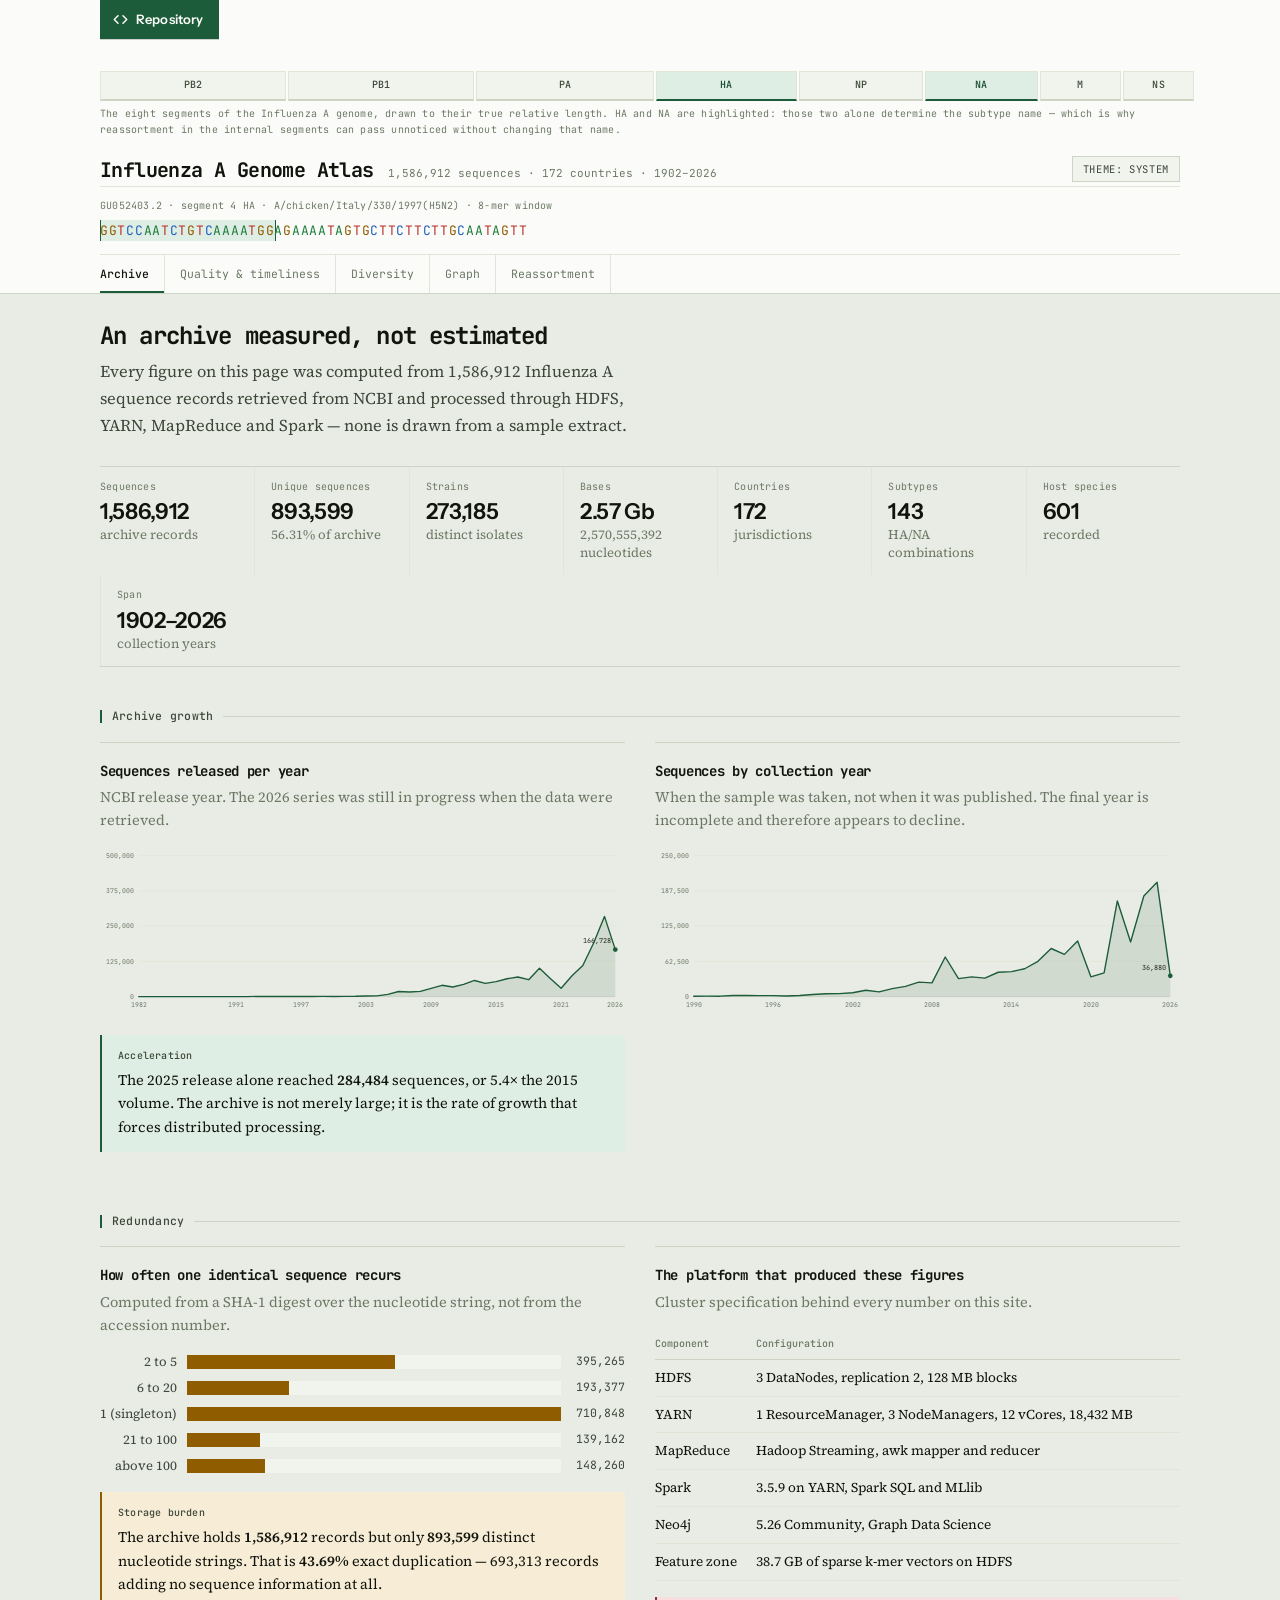
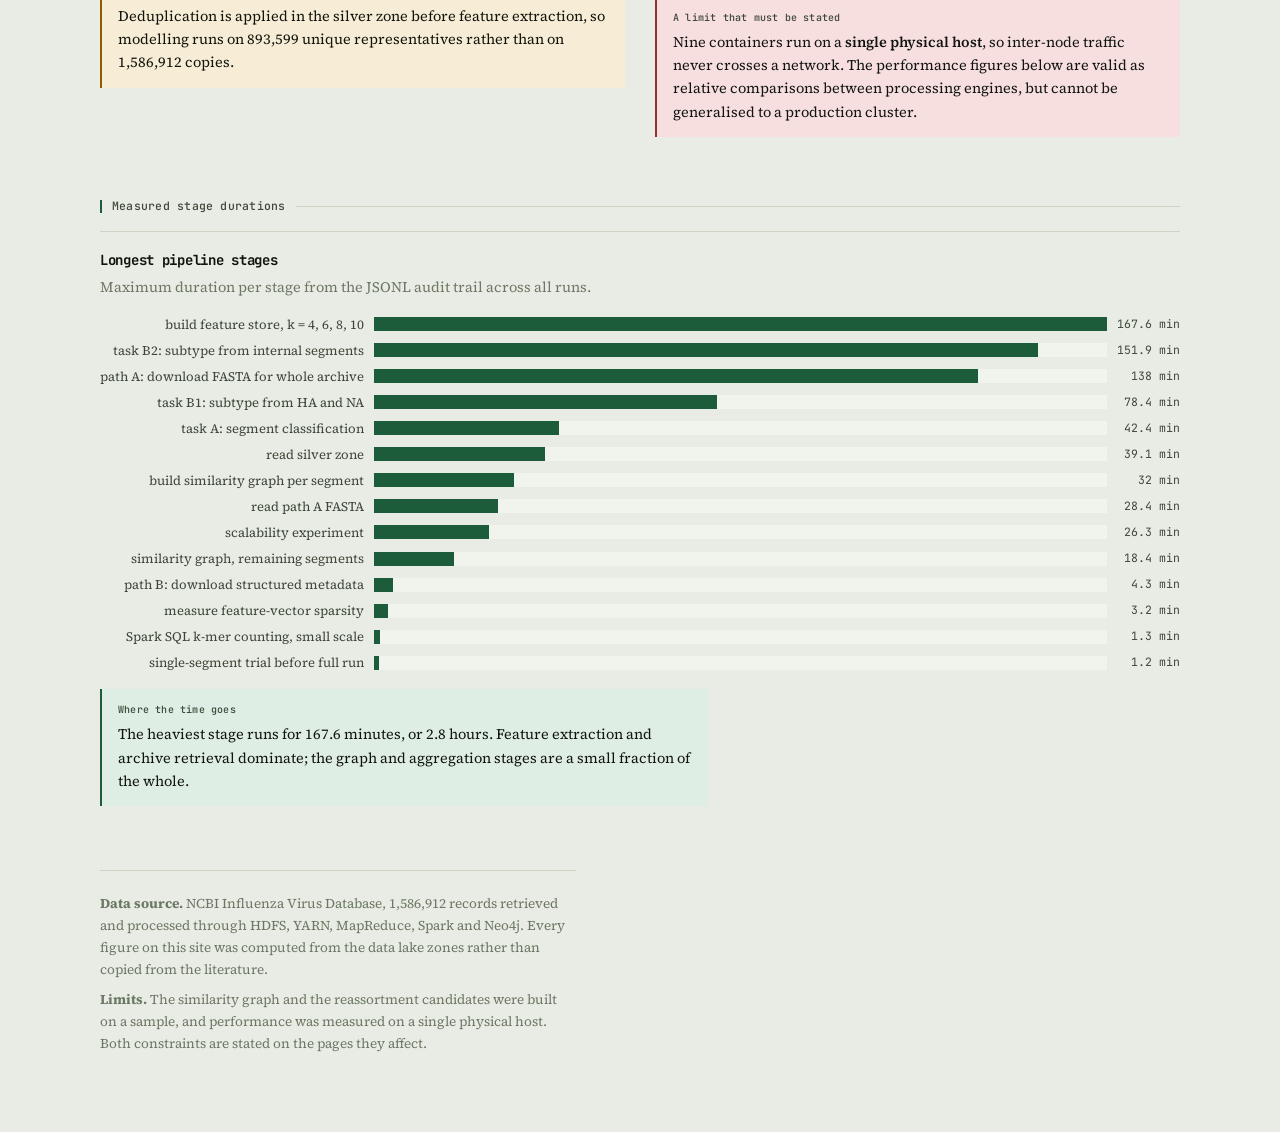
==== commit 63279e2e: "Halaman pertama paper/ langsung atlas Halaman depan Inggris dihapus bersama make_landing.py; paper/i" ====
--- a/paper/index.html
+++ b/paper/index.html
@@ -3,22 +3,34 @@
 <head>
 <meta charset="utf-8">
 <meta name="viewport" content="width=device-width,initial-scale=1,viewport-fit=cover">
-<meta name="description" content="Big Data pipeline for Influenza A genomic surveillance: 1,586,912 NCBI sequences processed with Hadoop, YARN, MapReduce, Spark and Neo4j.">
-<title>Influenza A Genome Pipeline</title>
-<link rel="stylesheet" href="https://fonts.googleapis.com/css2?family=JetBrains+Mono:wght@400;500;700&family=Source+Serif+4:opsz,wght@8..60,400;8..60,600&family=Instrument+Sans:wght@500;600&display=swap">
+<meta name="description" content="Influenza A genome atlas: 1,586,912 NCBI sequences processed with Hadoop, Spark and Neo4j.">
 <style>
+
 *,*::before,*::after{box-sizing:border-box}
 html{color-scheme:light}
 :root{padding-top:env(safe-area-inset-top,0px);
       padding-bottom:env(safe-area-inset-bottom,0px)}
 body{margin:0}
 img{max-width:100%}
+[hidden]{display:none!important}
+</style>
+<title>Influenza A Genome Atlas</title>
+<link rel="stylesheet" href="https://fonts.googleapis.com/css2?family=JetBrains+Mono:wght@400;500;700&family=Source+Serif+4:opsz,wght@8..60,400;8..60,600&family=Instrument+Sans:wght@500;600&display=swap">
+<style>
+
 :root{
   --ground:#e9ece4; --surface:#fbfcf9; --surface2:#f1f4ec;
   --ink:#10140d; --ink2:#3d4738; --ink3:#6c7865;
   --rule:#cdd4c4; --rule2:#e0e5d7;
   --akos:#1d5c3a; --akos-soft:#dfeee5; --akos-ink:#154a2d;
+  --waspada:#8f5c00; --waspada-soft:#f7ecd6;
+  --siaga:#9c2b32; --siaga-soft:#f7dedf;
   --bA:#1f7d3c; --bC:#2060bd; --bG:#8f5c00; --bT:#b8332e;
+
+  --d1:#2a78d6; --d2:#eb6834; --d3:#1baf7a; --d4:#eda100;
+  --d5:#e87ba4; --d6:#008300; --d7:#4a3aa7; --d8:#e34948;
+  --sq1:#cde2fb; --sq2:#9ec5f4; --sq3:#6da7ec;
+  --sq4:#3987e5; --sq5:#256abf; --sq6:#104281;
   --disp:"JetBrains Mono","SFMono-Regular",Consolas,monospace;
   --body:"Source Serif 4",Georgia,"Times New Roman",serif;
   --num:"Instrument Sans","Helvetica Neue",Arial,sans-serif;
@@ -29,7 +41,13 @@
   --ink:#e6ebe0; --ink2:#a9b5a0; --ink3:#7b876f;
   --rule:#2b3324; --rule2:#1f2619;
   --akos:#6fc295; --akos-soft:#15291d; --akos-ink:#8ed4ac;
+  --waspada:#d9a43f; --waspada-soft:#2e2510;
+  --siaga:#e0737c; --siaga-soft:#301618;
   --bA:#58c47f; --bC:#6aa8ea; --bG:#e0a33a; --bT:#ea6f6a;
+  --d1:#3987e5; --d2:#d95926; --d3:#199e70; --d4:#c98500;
+  --d5:#d55181; --d6:#008300; --d7:#9085e9; --d8:#e66767;
+  --sq1:#0d366b; --sq2:#184f95; --sq3:#256abf;
+  --sq4:#3987e5; --sq5:#6da7ec; --sq6:#9ec5f4;
   color-scheme:dark;
 }}
 :root[data-theme="dark"]{
@@ -37,186 +55,1349 @@
   --ink:#e6ebe0; --ink2:#a9b5a0; --ink3:#7b876f;
   --rule:#2b3324; --rule2:#1f2619;
   --akos:#6fc295; --akos-soft:#15291d; --akos-ink:#8ed4ac;
+  --waspada:#d9a43f; --waspada-soft:#2e2510;
+  --siaga:#e0737c; --siaga-soft:#301618;
   --bA:#58c47f; --bC:#6aa8ea; --bG:#e0a33a; --bT:#ea6f6a;
+  --d1:#3987e5; --d2:#d95926; --d3:#199e70; --d4:#c98500;
+  --d5:#d55181; --d6:#008300; --d7:#9085e9; --d8:#e66767;
+  --sq1:#0d366b; --sq2:#184f95; --sq3:#256abf;
+  --sq4:#3987e5; --sq5:#6da7ec; --sq6:#9ec5f4;
   color-scheme:dark;
 }
+*{box-sizing:border-box}
 body{background:var(--ground);color:var(--ink);font-family:var(--body);
-  font-size:17px;line-height:1.68}
-.wrap{max-width:860px;margin:0 auto;padding:0 20px;padding-block:0 60px}
-
-header{background:var(--surface);border-bottom:1px solid var(--rule)}
-header .in{max-width:860px;margin:0 auto;padding:0 20px;padding-block:22px 20px}
-.peta{display:flex;gap:2px;margin-bottom:14px}
-.peta div{height:26px;background:var(--surface2);border:1px solid var(--rule2);
-  border-bottom:2px solid var(--rule);display:flex;align-items:center;
-  justify-content:center;min-width:0}
+  font-size:16px;line-height:1.62;margin:0;-webkit-font-smoothing:antialiased}
+.tw{max-width:1120px;margin:0 auto;padding:0 20px}
+
+header.top{background:var(--surface);border-bottom:1px solid var(--rule)}
+.peta{display:flex;gap:2px;align-items:stretch;padding-top:16px}
+.peta div{position:relative;height:30px;background:var(--surface2);
+  border:1px solid var(--rule2);border-bottom:2px solid var(--rule);
+  min-width:0;display:flex;align-items:center;justify-content:center}
 .peta div.kunci{border-bottom-color:var(--akos);background:var(--akos-soft)}
-.peta b{font-family:var(--mono);font-size:9.5px;font-weight:500;color:var(--ink2)}
+.peta b{font-family:var(--mono);font-size:10px;font-weight:500;
+  color:var(--ink2);letter-spacing:.02em}
 .peta div.kunci b{color:var(--akos-ink)}
-.baris{display:flex;align-items:flex-end;gap:14px;flex-wrap:wrap}
-h1{font-family:var(--disp);font-size:22px;font-weight:700;margin:0;
-  letter-spacing:-.03em;line-height:1.2}
-.kop{font-family:var(--mono);font-size:10.5px;color:var(--ink3);
-  flex:1;min-width:150px;line-height:1.55}
+.petacap{font-family:var(--mono);font-size:10px;color:var(--ink3);
+  margin:5px 0 0;letter-spacing:.02em}
+.beranda{display:inline-flex;align-items:center;gap:8px;
+  font-family:var(--num);font-size:13px;font-weight:600;letter-spacing:.01em;
+  color:var(--surface);background:var(--akos);border:0;
+  text-decoration:none;padding:9px 16px 9px 13px;margin:0 0 16px;
+  box-shadow:0 1px 0 rgba(0,0,0,.18)}
+.beranda:hover{background:var(--akos-ink)}
+.beranda:active{transform:translateY(1px)}
+.beranda:focus-visible{outline:3px solid var(--akos);outline-offset:2px}
+.beranda svg{width:15px;height:15px;flex:none;display:block}
+.idrow{display:flex;align-items:flex-end;gap:14px;flex-wrap:wrap;
+  padding:18px 0 4px}
+.idrow h1{font-family:var(--disp);font-size:20px;font-weight:700;margin:0;
+  letter-spacing:-.03em;line-height:1.15}
+.idrow .meta{font-family:var(--mono);font-size:11px;color:var(--ink3);
+  flex:1;min-width:140px}
 .tema{appearance:none;background:none;color:var(--ink3);
   border:1px solid var(--rule);cursor:pointer;font-family:var(--mono);
-  font-size:10.5px;padding:5px 10px;white-space:nowrap}
+  font-size:10.5px;padding:5px 9px;white-space:nowrap}
 .tema:hover{color:var(--ink);border-color:var(--ink3)}
 .tema:focus-visible{outline:2px solid var(--akos);outline-offset:1px}
 
-.lede{max-width:66ch;margin:28px 0 0;font-size:18px;color:var(--ink2)}
-h2{font-family:var(--disp);font-size:14px;font-weight:500;color:var(--ink2);
-  letter-spacing:.02em;margin:40px 0 14px;display:flex;align-items:center;
-  gap:10px}
-h2::before{content:"";width:2px;height:13px;background:var(--akos);flex:none}
-h2::after{content:"";flex:1;height:1px;background:var(--rule)}
-
-.kartu{display:grid;gap:1px;background:var(--rule);border:1px solid var(--rule);
-  grid-template-columns:repeat(auto-fit,minmax(240px,1fr))}
-a.k{background:var(--surface);padding:16px 18px 18px;text-decoration:none;
-  color:inherit;display:block;min-width:0}
-a.k:hover{background:var(--surface2)}
-a.k:focus-visible{outline:2px solid var(--akos);outline-offset:-2px}
-a.k .t{font-family:var(--disp);font-size:14.5px;font-weight:700;
-  color:var(--akos-ink);display:block;margin-bottom:4px}
-a.k .d{font-size:14.5px;color:var(--ink3);line-height:1.5;display:block}
-
-.angka{display:grid;gap:1px;background:var(--rule);border:1px solid var(--rule);
-  grid-template-columns:repeat(auto-fit,minmax(150px,1fr))}
-.angka div{background:var(--surface);padding:13px 16px 14px;min-width:0}
-.angka .k{font-family:var(--mono);font-size:9.5px;color:var(--ink3);
-  display:block;margin-bottom:4px}
-.angka .v{font-family:var(--num);font-size:21px;font-weight:600;display:block;
-  line-height:1.15}
-.angka .n{font-size:13px;color:var(--ink3);display:block;margin-top:2px}
-
-table{border-collapse:collapse;width:100%;font-size:14.5px;
-  font-family:var(--num);margin:4px 0 0}
-th{font-family:var(--mono);font-size:9.5px;color:var(--ink3);font-weight:500;
-  text-align:left;padding:8px 12px 8px 0;border-bottom:1px solid var(--rule)}
-td{padding:8px 12px 8px 0;border-bottom:1px solid var(--rule2)}
-td.n{text-align:right;font-variant-numeric:tabular-nums;white-space:nowrap}
-code{font-family:var(--mono);font-size:.85em;color:var(--ink2);
-  background:var(--surface2);padding:1px 5px}
-pre{background:var(--surface);border:1px solid var(--rule2);padding:14px 16px;
-  overflow-x:auto;font-family:var(--mono);font-size:13px;line-height:1.6;
-  color:var(--ink2);margin:4px 0 0}
-p{margin:0 0 14px;max-width:68ch}
-footer{border-top:1px solid var(--rule);margin-top:44px;padding-top:20px;
-  font-size:14px;color:var(--ink3);max-width:68ch}
+.seqbox{border-top:1px solid var(--rule2);padding:11px 0 13px}
+.seqlab{font-family:var(--mono);font-size:10px;color:var(--ink3);
+  margin-bottom:5px;letter-spacing:.02em}
+.seqwrap{position:relative;overflow:hidden;height:21px}
+.seq{font-family:var(--mono);font-size:13px;line-height:21px;
+  letter-spacing:.055em;white-space:nowrap;position:relative;z-index:2}
+.seq i{font-style:normal}
+.seq .A{color:var(--bA)} .seq .C{color:var(--bC)}
+.seq .G{color:var(--bG)} .seq .T{color:var(--bT)}
+.kmer{position:absolute;top:0;height:21px;z-index:1;
+  background:var(--akos-soft);border-left:1px solid var(--akos);
+  border-right:1px solid var(--akos)}
+@media (prefers-reduced-motion:no-preference){
+  .kmer{animation:geser 24s steps(40) infinite}
+}
+@keyframes geser{from{transform:translateX(0)}
+  to{transform:translateX(var(--jarak,320px))}}
+
+nav.tracks{display:flex;gap:0;overflow-x:auto;scrollbar-width:none;
+  border-top:1px solid var(--rule2)}
+nav.tracks::-webkit-scrollbar{display:none}
+nav.tracks button{appearance:none;background:none;border:0;cursor:pointer;
+  font-family:var(--mono);font-size:11.5px;color:var(--ink3);
+  padding:11px 15px 12px;white-space:nowrap;position:relative;
+  border-right:1px solid var(--rule2)}
+nav.tracks button:first-child{padding-left:0}
+nav.tracks button:hover{color:var(--ink2);background:var(--surface2)}
+nav.tracks button[aria-selected="true"]{color:var(--ink);font-weight:500}
+nav.tracks button[aria-selected="true"]::after{content:"";position:absolute;
+  left:0;right:0;bottom:0;height:2px;background:var(--akos)}
+nav.tracks button:first-child[aria-selected="true"]::after{left:0}
+nav.tracks button:focus-visible{outline:2px solid var(--akos);
+  outline-offset:-2px}
+
+main{max-width:1120px;margin:0 auto;padding:0 20px;padding-block:28px 60px}
+.lede{max-width:66ch;margin:0 0 26px}
+.lede h2{font-family:var(--disp);font-size:24px;font-weight:700;margin:0 0 9px;
+  letter-spacing:-.035em;line-height:1.2;text-wrap:balance}
+.lede p{margin:0;color:var(--ink2);font-size:16.5px}
+
+h3.sec{display:flex;align-items:center;gap:10px;margin:40px 0 16px;
+  font-family:var(--mono);font-size:11.5px;font-weight:500;color:var(--ink2);
+  letter-spacing:.02em}
+h3.sec::before{content:"";width:2px;height:13px;background:var(--akos);
+  flex:none}
+h3.sec::after{content:"";flex:1;height:1px;background:var(--rule)}
+
+.card{background:none;border:0;border-top:1px solid var(--rule);
+  padding:17px 0 20px;min-width:0}
+.card:first-of-type{border-top:0;padding-top:4px}
+.card h4{font-family:var(--disp);font-size:14px;font-weight:700;margin:0 0 4px;
+  letter-spacing:-.02em}
+.card .cap{font-size:14.5px;color:var(--ink3);margin:0 0 15px;line-height:1.55;
+  max-width:74ch}
+.grid{display:grid;gap:0 30px;grid-template-columns:repeat(auto-fit,minmax(330px,1fr))}
+.grid.w2{grid-template-columns:repeat(auto-fit,minmax(450px,1fr))}
+.grid>.card{border-top:1px solid var(--rule)}
+.grid>.card:first-of-type{border-top:1px solid var(--rule);padding-top:17px}
+.card.span{grid-column:1/-1}
+
+.strip{display:grid;gap:0;grid-template-columns:repeat(auto-fit,minmax(138px,1fr));
+  border-top:1px solid var(--rule);border-bottom:1px solid var(--rule)}
+.strip div{padding:12px 16px 13px;min-width:0;border-left:1px solid var(--rule2)}
+.strip div:first-child{border-left:0;padding-left:0}
+.strip .k{font-family:var(--mono);font-size:10px;color:var(--ink3);
+  display:block;margin-bottom:4px;letter-spacing:.02em}
+.strip .v{font-family:var(--num);font-size:22px;font-weight:600;
+  letter-spacing:-.015em;display:block;line-height:1.15}
+.strip .n{font-size:13px;color:var(--ink3);display:block;margin-top:2px;
+  line-height:1.4}
+
+.ins{border-left:2px solid var(--akos);background:var(--akos-soft);
+  padding:13px 16px;margin:16px 0 0;max-width:76ch}
+.ins.w{border-left-color:var(--waspada);background:var(--waspada-soft)}
+.ins.s{border-left-color:var(--siaga);background:var(--siaga-soft)}
+.ins b.t{font-family:var(--mono);font-size:10px;letter-spacing:.02em;
+  display:block;margin-bottom:5px;color:var(--ink2);font-weight:500}
+.ins p b{font-weight:600;color:inherit;font-family:inherit;font-size:inherit}
+.ins p{margin:0;font-size:14.5px;color:var(--ink);line-height:1.6}
+.ins p+p{margin-top:9px}
+
+.hb{display:grid;grid-template-columns:minmax(74px,auto) 1fr minmax(54px,auto);
+  gap:5px 10px;align-items:center;font-size:13.5px}
+.hb .l{color:var(--ink2);text-align:right;overflow:hidden;
+  text-overflow:ellipsis;white-space:nowrap;min-width:0;font-size:13px}
+.hb .t{background:var(--surface2);height:14px;position:relative;min-width:0}
+.hb .t i{position:absolute;inset:0 auto 0 0;background:var(--akos);display:block}
+.hb .v{font-family:var(--mono);font-size:11.5px;color:var(--ink2);
+  font-variant-numeric:tabular-nums;text-align:right}
+.hb.alt .t i{background:var(--d2)}
+.hb.warn .t i{background:var(--waspada)}
+
+.pb{display:flex;height:20px;border:1px solid var(--rule);overflow:hidden}
+.pb span{display:block;min-width:0}
+.pb span+span{border-left:2px solid var(--surface)}
+.lg{display:flex;flex-wrap:wrap;gap:6px 16px;margin-top:12px;font-size:13px}
+.lg div{display:flex;align-items:center;gap:6px;min-width:0;color:var(--ink2)}
+.lg i{width:9px;height:9px;flex:none;display:block}
+.lg b{font-family:var(--mono);font-size:11px;font-variant-numeric:tabular-nums;
+  color:var(--ink2);font-weight:400}
+
+.mx{overflow-x:auto}
+.mx table{border-collapse:collapse;font-size:12px;min-width:100%}
+.mx th{font-family:var(--mono);font-size:10px;color:var(--ink3);
+  font-weight:500;padding:5px 7px;text-align:center;white-space:nowrap}
+.mx th.rh{text-align:right}
+.mx td{padding:0;border:1px solid var(--surface)}
+.mx td span{display:block;padding:7px 8px;text-align:center;
+  background:var(--surface2);
+  font-family:var(--mono);font-size:11px;font-variant-numeric:tabular-nums;
+  color:var(--ink)}
+
+.tw2{overflow-x:auto;margin-top:4px}
+table.dt{border-collapse:collapse;width:100%;font-size:13.5px;min-width:460px}
+table.dt th{font-family:var(--mono);font-size:10px;color:var(--ink3);
+  font-weight:500;text-align:left;padding:7px 10px 7px 0;
+  border-bottom:1px solid var(--rule);white-space:nowrap}
+table.dt td{padding:7px 10px 7px 0;border-bottom:1px solid var(--rule2);
+  vertical-align:top}
+table.dt td.n{font-family:var(--mono);font-variant-numeric:tabular-nums;
+  text-align:right;white-space:nowrap;font-size:12.5px}
+table.dt tbody tr:hover{background:var(--surface2)}
+code{font-family:var(--mono);font-size:.86em;color:var(--ink2)}
+
+svg.ch{display:block;width:100%;height:auto;max-width:100%}
+svg.ch .grid{stroke:var(--rule2);stroke-width:1}
+svg.ch .axis{stroke:var(--rule);stroke-width:1}
+svg.ch .tk{font-family:var(--mono);font-size:9.5px;fill:var(--ink3)}
+svg.ch .ln{fill:none;stroke:var(--akos);stroke-width:2;
+  stroke-linejoin:round;stroke-linecap:round}
+svg.ch .ar{fill:var(--akos);opacity:.12}
+svg.ch .dot{fill:var(--akos)}
+svg.ch .vb{fill:var(--akos);opacity:.8}
+svg.ch .lb{font-family:var(--mono);font-size:10px;fill:var(--ink2);
+  font-weight:500}
+svg.ch .lay{stroke:var(--surface);stroke-width:2}
+svg.ch .nd{stroke:var(--surface);stroke-width:2}
+svg.ch .eg{fill:none;stroke:var(--ink3);opacity:.4}
+svg.ch .rim{fill:none;stroke:var(--rule2);stroke-width:1}
+svg.ch .sl{font-family:var(--mono);font-size:10px;font-weight:500}
+
+#tip{position:fixed;z-index:90;pointer-events:none;opacity:0;
+  transition:opacity .09s;background:var(--surface);color:var(--ink);
+  border:1px solid var(--ink3);padding:8px 11px;font-size:13px;
+  max-width:270px;line-height:1.45;font-family:var(--body)}
+#tip b{font-family:var(--mono);font-size:11.5px;
+  font-variant-numeric:tabular-nums}
+#tip .tl{display:block;font-family:var(--mono);font-size:10px;
+  color:var(--ink3);margin-bottom:3px}
+.hb .t,.mx td span,svg.ch .vb,svg.ch .nd,svg.ch .lay,.pb span{cursor:default}
+
+footer{border-top:1px solid var(--rule);margin-top:44px;padding-block:22px 8px;
+  font-size:13.5px;color:var(--ink3);max-width:68ch}
+footer p{margin:0 0 9px}
 @media (max-width:560px){
-  h1{font-size:18px}
-  .peta b{font-size:8px}
-  .angka div{padding:11px 13px}
-}
-@media (prefers-reduced-motion:reduce){*{transition:none!important}}
+  .lede h2{font-size:20px}
+  .idrow h1{font-size:17px}
+  .strip .v{font-size:19px}
+  .strip div{padding:11px 12px;border-left:0;border-top:1px solid var(--rule2)}
+  .strip div:first-child{border-top:0}
+  .hb{grid-template-columns:minmax(58px,auto) 1fr minmax(46px,auto)}
+  .peta b{font-size:8.5px}
+  .grid{gap:0}
+}
+@media (prefers-reduced-motion:reduce){*{transition:none!important;
+  animation:none!important}}</style>
+<style>
+.tema{appearance:none;background:var(--surface2);color:var(--ink2);
+  border:1px solid var(--rule);cursor:pointer;font-family:var(--mono);
+  font-size:10.5px;letter-spacing:.06em;text-transform:uppercase;
+  padding:5px 10px;margin-left:auto;white-space:nowrap}
+.tema:hover{color:var(--ink);border-color:var(--ink3)}
+.tema:focus-visible{outline:2px solid var(--akos);outline-offset:1px}
 </style>
+
 </head>
 <body>
-<header>
-  <div class="in">
-    <div class="peta" aria-hidden="true">
-      <div style="flex:0 0 17.23%"><b>PB2</b></div>
-      <div style="flex:0 0 17.23%"><b>PB1</b></div>
-      <div style="flex:0 0 16.43%"><b>PA</b></div>
-      <div class="kunci" style="flex:0 0 13.09%"><b>HA</b></div>
-      <div style="flex:0 0 11.52%"><b>NP</b></div>
-      <div class="kunci" style="flex:0 0 10.40%"><b>NA</b></div>
-      <div style="flex:0 0 7.56%"><b>M</b></div>
-      <div style="flex:0 0 6.55%"><b>NS</b></div>
-    </div>
-    <div class="baris">
-      <h1>Influenza A Genome Pipeline</h1>
-      <span class="kop">COMP8035041 &middot; Big Data Analytics<br>
-        Master of Computer Science &middot; BINUS Graduate Program</span>
+<header class="top">
+  <div class="tw">
+    <a class="beranda" href="https://github.com/wilhelm213/bda_influenza_pipeline"><svg viewBox="0 0 24 24" fill="none" stroke="currentColor" stroke-width="2.4" stroke-linecap="round" stroke-linejoin="round" aria-hidden="true"><path d="M16 18l6-6-6-6"/><path d="M8 6l-6 6 6 6"/></svg>Repository</a>
+    <div class="peta" id="peta" aria-hidden="true"></div>
+    <p class="petacap">The eight segments of the Influenza A genome, drawn to
+      their true relative length. HA and NA are highlighted: those two alone
+      determine the subtype name &mdash; which is why reassortment in the
+      internal segments can pass unnoticed without changing that name.</p>
+    <div class="idrow">
+      <h1>Influenza A Genome Atlas</h1>
+      <span class="meta">1,586,912 sequences &middot; 172 countries &middot;
+        1902&ndash;2026</span>
       <button class="tema" id="tema" type="button"
         aria-label="Change colour theme">theme: system</button>
     </div>
+    <div class="seqbox">
+      <div class="seqlab" id="seqlab"></div>
+      <div class="seqwrap">
+        <div class="kmer" id="kmer"></div>
+        <div class="seq" id="seq"></div>
+      </div>
+    </div>
+    <nav class="tracks" role="tablist" id="nav"></nav>
   </div>
 </header>
 
-<div class="wrap">
-  <p class="lede">An end-to-end pipeline over <b>1,586,912 Influenza A
-    genome sequences</b> from NCBI: retrieval, storage on HDFS, processing
-    with MapReduce and Spark on YARN, classification with Spark MLlib, and
-    <i>graph analytics</i> in Neo4j.</p>
-
-  <h2>Explore</h2>
-  <div class="kartu">
-    <a class="k" href="web/">
-      <span class="t">Interactive atlas &rarr;</span>
-      <span class="d">A five-page dashboard: archive, quality and timeliness,
-        diversity, similarity graph, and reassortment. Five network
-        diagrams.</span>
-    </a>
-    <a class="k" href="https://github.com/wilhelm213/bda_influenza_pipeline">
-      <span class="t">Source code &rarr;</span>
-      <span class="d">Eight pipeline notebooks, Docker Compose, the Hadoop
-        configuration, and the downstream analysis scripts.</span>
-    </a>
-  </div>
-
-  <h2>Headline figures</h2>
-  <div class="angka">
-    <div><span class="k">Sequences</span><span class="v">1,586,912</span>
-      <span class="n">from 172 countries</span></div>
-    <div><span class="k">Unique representatives</span><span class="v">893,599</span>
-      <span class="n">43.69% duplicated</span></div>
-    <div><span class="k">Bases</span><span class="v">2.57 Gb</span>
-      <span class="n">nucleotides</span></div>
-    <div><span class="k">Graph edges</span><span class="v">358,212</span>
-      <span class="n">8 segments</span></div>
-    <div><span class="k">Candidates</span><span class="v">1,990</span>
-      <span class="n">reassortment</span></div>
-    <div><span class="k">Host species</span><span class="v">601</span>
-      <span class="n">recorded</span></div>
-  </div>
-
-  <h2>Findings</h2>
-  <table>
-    <thead><tr><th>Result</th><th class="n">Value</th></tr></thead>
-    <tbody>
-      <tr><td>Segment classification, macro F1</td><td class="n">0.9998</td></tr>
-      <tr><td>Subtype from HA and NA</td><td class="n">0.9654</td></tr>
-      <tr><td>Subtype from internal segments only</td><td class="n">0.8678</td></tr>
-      <tr><td>MapReduce vs Spark, identical computation</td>
-          <td class="n">42.4 s vs 65.7 s</td></tr>
-      <tr><td>scikit-learn on a single node</td>
-          <td class="n">fails from 25% of the data</td></tr>
-      <tr><td>Candidate enrichment in swine, Mantel&ndash;Haenszel OR</td>
-          <td class="n">10.86</td></tr>
-    </tbody>
-  </table>
-
-  <h2>Running it yourself</h2>
-  <p>Credentials are not committed to the repository. Prepare two files
-    first, then bring the cluster up:</p>
-  <pre>cp docker/.env.contoh docker/.env
-cp docker/mysql-init.sql.contoh docker/mysql-init.sql
-cd docker &amp;&amp; docker compose --profile yarn up -d</pre>
-  <p style="margin-top:14px">Run <code>00_setup.ipynb</code> once; it
-    creates <code>nb/bda_secret.json</code> from the template and reports
-    which fields still need values. The data zones are not committed because
-    they run to hundreds of megabytes, and they can be rebuilt by running
-    notebooks 01 through 06 in order.</p>
-
-  <footer>
-    <p>Data source: NCBI Influenza Virus Database. Every figure was
-      computed from this project's data lake zones rather than copied from
-      the literature.</p>
-    <p>The similarity graph and the reassortment candidates were built on a
-      sample of at most 2,500 nodes per segment. Performance was measured on
-      a single physical host, so relative comparisons between processing
-      engines are valid but the absolute figures cannot be generalised to a
-      production cluster.</p>
-  </footer>
-</div>
+<main id="main"></main>
 
 <script>
+const D = {"ringkas":{"sekuens":1586912,"accession_unik":1586912,"sekuens_unik":893599,"wakil_unik":893599,"negara":172,"subtipe":143,"inang":601,"galur":273185,"tahun_min":1902,"tahun_maks":2026,"basa_total":2570555392},"rilis":[[1982,17],[1983,3],[1985,5],[1988,3],[1989,12],[1990,5],[1991,13],[1992,5],[1993,646],[1994,164],[1995,98],[1996,114],[1997,352],[1998,225],[1999,584],[2000,422],[2001,931],[2002,984],[2003,2028],[2004,2606],[2005,7975],[2006,17989],[2007,16315],[2008,18292],[2009,29339],[2010,40010],[2011,34121],[2012,43364],[2013,57191],[2014,47013],[2015,52972],[2016,63334],[2017,69359],[2018,59914],[2019,100712],[2020,64512],[2021,29422],[2022,73813],[2023,110238],[2024,190206],[2025,284484],[2026,166728]],"koleksi":[[1918,23],[1925,8],[1927,15],[1931,24],[1933,53],[1934,344],[1935,56],[1936,8],[1940,16],[1942,26],[1943,32],[1945,8],[1946,25],[1947,33],[1948,24],[1949,45],[1950,30],[1951,49],[1953,23],[1954,32],[1956,111],[1957,225],[1958,63],[1959,47],[1960,31],[1961,33],[1962,9],[1963,153],[1964,35],[1965,63],[1966,85],[1967,123],[1968,759],[1969,81],[1970,64],[1971,105],[1972,204],[1973,130],[1974,284],[1975,552],[1976,1427],[1977,1305],[1978,918],[1979,1000],[1980,751],[1981,770],[1982,783],[1983,1252],[1984,596],[1985,734],[1986,857],[1987,811],[1988,774],[1989,619],[1990,503],[1991,816],[1992,708],[1993,1922],[1994,1898],[1995,1728],[1996,1644],[1997,1121],[1998,1846],[1999,3709],[2000,5028],[2001,5158],[2002,6844],[2003,11186],[2004,8242],[2005,14132],[2006,18004],[2007,25638],[2008,24364],[2009,70208],[2010,31852],[2011,34865],[2012,32715],[2013,43171],[2014,44229],[2015,49396],[2016,62566],[2017,85298],[2018,74902],[2019,98440],[2020,34996],[2021,42129],[2022,169652],[2023,96729],[2024,178505],[2025,202788],[2026,36880]],"dup":[{"ember":"2 - 5","count":395265},{"ember":"6 - 20","count":193377},{"ember":"1 (tunggal)","count":710848},{"ember":"21 - 100","count":139162},{"ember":"> 100","count":148260}],"jeda":{"n":1523803,"rata":2.04,"median":1.0,"p90":6.0},"jeda_seb":[[0,481067],[1,463165],[2,175357],[3,124175],[4,74070],[5,52434],[6,38854],[7,32954],[8,20955],[9,15744],[10,10420],[11,8591],[12,7019],[13,3949],[14,3384],[15,2539],[16,1589],[17,2006],[18,1210],[19,1138],[20,1431],[21,593],[22,333],[23,185],[24,196],[25,65],[26,121],[27,163],[28,54],[29,26],[30,16]],"jeda_tren":[[1990,20.338,503],[1991,19.415,816],[1992,19.346,708],[1993,17.482,1922],[1994,16.591,1889],[1995,14.509,1728],[1996,14.053,1644],[1997,12.762,1121],[1998,11.79,1846],[1999,10.394,3709],[2000,9.738,5028],[2001,9.134,5158],[2002,7.859,6844],[2003,7.386,11186],[2004,5.892,8242],[2005,5.513,14132],[2006,5.327,18004],[2007,3.936,25638],[2008,4.028,24364],[2009,2.578,70208],[2010,3.545,31852],[2011,3.365,34865],[2012,3.099,32715],[2013,2.876,43171],[2014,2.88,44229],[2015,2.591,49396],[2016,1.788,62566],[2017,2.052,85298],[2018,1.73,74902],[2019,2.284,98440],[2020,1.964,34996],[2021,1.905,42129],[2022,1.521,169652],[2023,1.016,96729],[2024,0.61,178505],[2025,0.399,202788],[2026,0.0,36880]],"presisi":[{"presisi_tanggal":"hari","count":1402264},{"presisi_tanggal":"tahun","count":70145},{"presisi_tanggal":"bulan","count":68044},{"presisi_tanggal":"tidak_ada","count":46459}],"kelengkapan":[{"kelengkapan":"partial","count":1575650},{"kelengkapan":"complete","count":10870},{"kelengkapan":null,"count":392}],"sumber_sub":[{"subtipe_sumber":"metadata","count":1530534},{"subtipe_sumber":"tidak_diketahui","count":48823},{"subtipe_sumber":"defline","count":7555}],"sumber_seg":[{"segmen_sumber":"metadata","count":1562409},{"segmen_sumber":"defline_gen","count":20860},{"segmen_sumber":"tidak_diketahui","count":3067},{"segmen_sumber":"defline_segment","count":576}],"ambigu":[{"ember":"< 0,1%","count":50585},{"ember":"0 (bersih)","count":1503183},{"ember":"1 - 5%","count":4671},{"ember":"0,1 - 1%","count":28470},{"ember":">= 5%","count":3}],"rongga":[{"kolom":"subtipe","kosong":48823},{"kolom":"inang","kosong":59790},{"kolom":"negara","kosong":30153},{"kolom":"tahun_koleksi","kosong":46459},{"kolom":"isolat","kosong":14217},{"kolom":"segmen","kosong":3067}],"segmen":[{"segmen":1,"n":178568,"panjang_rata":2284.5,"gc_rata":43.96,"ambigu_rata":0.0161,"subtipe_unik":132},{"segmen":2,"n":174269,"panjang_rata":2281.9,"gc_rata":42.26,"ambigu_rata":0.0172,"subtipe_unik":131},{"segmen":3,"n":177554,"panjang_rata":2171.3,"gc_rata":42.99,"ambigu_rata":0.0147,"subtipe_unik":131},{"segmen":4,"n":269754,"panjang_rata":1618.6,"gc_rata":41.59,"ambigu_rata":0.0137,"subtipe_unik":136},{"segmen":5,"n":183090,"panjang_rata":1516.9,"gc_rata":45.93,"ambigu_rata":0.0115,"subtipe_unik":132},{"segmen":6,"n":217937,"panjang_rata":1407.2,"gc_rata":42.53,"ambigu_rata":0.0121,"subtipe_unik":133},{"segmen":7,"n":197358,"panjang_rata":990.3,"gc_rata":47.37,"ambigu_rata":0.0089,"subtipe_unik":131},{"segmen":8,"n":185315,"panjang_rata":853.0,"gc_rata":43.09,"ambigu_rata":0.0111,"subtipe_unik":133}],"seg_nol":[{"segmen":null,"n":3067,"panjang_rata":1584.7,"gc_rata":45.88,"ambigu_rata":0.0028,"subtipe_unik":19}],"subtipe":[{"subtipe":"H3N2","count":568329},{"subtipe":"H1N1","count":433463},{"subtipe":"H5N1","count":214639},{"subtipe":"H9N2","count":66791},{"subtipe":"H1N2","count":47468},{"subtipe":"H3N8","count":32973},{"subtipe":"H4N6","count":18280},{"subtipe":"H5N2","count":15067},{"subtipe":"H7N9","count":10716},{"subtipe":"H5N8","count":8769},{"subtipe":"H6N2","count":8502},{"subtipe":"H7N3","count":8375},{"subtipe":"H5N6","count":7212},{"subtipe":"H10N7","count":7103},{"subtipe":"H6N1","count":6592},{"subtipe":"H6N6","count":5620},{"subtipe":"H11N9","count":4953},{"subtipe":"H7N7","count":3870},{"subtipe":"H6N8","count":3530},{"subtipe":"H7N2","count":3403}],"negara":[{"negara":"USA","count":988942},{"negara":"China","count":119502},{"negara":"Canada","count":51648},{"negara":"New Zealand","count":31131},{"negara":"France","count":24818},{"negara":"United Kingdom","count":22257},{"negara":"Australia","count":20631},{"negara":"Germany","count":19033},{"negara":"Viet Nam","count":18168},{"negara":"Japan","count":16041},{"negara":"South Korea","count":14342},{"negara":"Mexico","count":13360},{"negara":"Italy","count":13101},{"negara":"Bangladesh","count":12437},{"negara":"Taiwan","count":12092},{"negara":"Chile","count":11966},{"negara":"Netherlands","count":10309},{"negara":"Singapore","count":9777},{"negara":"Thailand","count":9676},{"negara":"Hong Kong","count":9661},{"negara":"Switzerland","count":9411},{"negara":"Nicaragua","count":8998},{"negara":"Egypt","count":8327},{"negara":"India","count":7090},{"negara":"Kenya","count":7047}],"wilayah":[{"wilayah":"North America","count":1067872},{"wilayah":"Asia","count":256954},{"wilayah":"Europe","count":133653},{"wilayah":"Oceania","count":52018},{"wilayah":"South America","count":26920},{"wilayah":"Africa","count":26309},{"wilayah":null,"count":22665},{"wilayah":"Antarctica","count":521}],"inang":[{"inang":"Homo sapiens","count":895782},{"inang":"Sus scrofa","count":140331},{"inang":"Gallus gallus","count":109492},{"inang":"Anas platyrhynchos","count":66566},{"inang":"Anatidae","count":44724},{"inang":"Bos taurus","count":36769},{"inang":"Meleagris gallopavo","count":16166},{"inang":"Arenaria interpres","count":14983},{"inang":"Branta canadensis","count":13867},{"inang":"Aves","count":11780},{"inang":"Sus scrofa scrofa","count":11158},{"inang":"Spatula discors","count":10784},{"inang":"Equus caballus","count":10473},{"inang":"Anas acuta","count":8539},{"inang":"Anser caerulescens","count":6807}],"sub_tahun":[{"tahun_koleksi":1990,"subtipe":"H3N8","count":16},{"tahun_koleksi":1990,"subtipe":"H1N1","count":68},{"tahun_koleksi":1990,"subtipe":"H3N2","count":133},{"tahun_koleksi":1990,"subtipe":"H4N6","count":16},{"tahun_koleksi":1991,"subtipe":"H3N2","count":308},{"tahun_koleksi":1991,"subtipe":"H5N2","count":14},{"tahun_koleksi":1991,"subtipe":"H5N1","count":22},{"tahun_koleksi":1991,"subtipe":"H9N2","count":16},{"tahun_koleksi":1991,"subtipe":"H1N1","count":103},{"tahun_koleksi":1991,"subtipe":"H4N6","count":16},{"tahun_koleksi":1991,"subtipe":"H3N8","count":164},{"tahun_koleksi":1992,"subtipe":"H4N6","count":8},{"tahun_koleksi":1992,"subtipe":"H5N2","count":8},{"tahun_koleksi":1992,"subtipe":"H1N1","count":104},{"tahun_koleksi":1992,"subtipe":"H3N2","count":364},{"tahun_koleksi":1992,"subtipe":"H3N8","count":84},{"tahun_koleksi":1993,"subtipe":"H3N2","count":832},{"tahun_koleksi":1993,"subtipe":"H5N2","count":52},{"tahun_koleksi":1993,"subtipe":"H3N8","count":654},{"tahun_koleksi":1993,"subtipe":"H1N1","count":216},{"tahun_koleksi":1994,"subtipe":"H3N2","count":640},{"tahun_koleksi":1994,"subtipe":"H9N2","count":8},{"tahun_koleksi":1994,"subtipe":"H1N1","count":190},{"tahun_koleksi":1994,"subtipe":"H3N8","count":184},{"tahun_koleksi":1994,"subtipe":"H5N2","count":190},{"tahun_koleksi":1994,"subtipe":"H4N6","count":8},{"tahun_koleksi":1994,"subtipe":"H1N2","count":32},{"tahun_koleksi":1995,"subtipe":"H5N2","count":174},{"tahun_koleksi":1995,"subtipe":"H1N1","count":305},{"tahun_koleksi":1995,"subtipe":"H3N8","count":50},{"tahun_koleksi":1995,"subtipe":"H4N6","count":16},{"tahun_koleksi":1995,"subtipe":"H9N2","count":9},{"tahun_koleksi":1995,"subtipe":"H3N2","count":640},{"tahun_koleksi":1996,"subtipe":"H3N2","count":798},{"tahun_koleksi":1996,"subtipe":"H5N2","count":32},{"tahun_koleksi":1996,"subtipe":"H3N8","count":17},{"tahun_koleksi":1996,"subtipe":"H1N2","count":37},{"tahun_koleksi":1996,"subtipe":"H1N1","count":317},{"tahun_koleksi":1996,"subtipe":"H9N2","count":19},{"tahun_koleksi":1996,"subtipe":"H5N1","count":2},{"tahun_koleksi":1996,"subtipe":"H4N6","count":22},{"tahun_koleksi":1997,"subtipe":"H3N2","count":479},{"tahun_koleksi":1997,"subtipe":"H5N2","count":109},{"tahun_koleksi":1997,"subtipe":"H1N1","count":109},{"tahun_koleksi":1997,"subtipe":"H5N1","count":52},{"tahun_koleksi":1997,"subtipe":"H3N8","count":43},{"tahun_koleksi":1997,"subtipe":"H1N2","count":22},{"tahun_koleksi":1997,"subtipe":"H9N2","count":40},{"tahun_koleksi":1997,"subtipe":"H4N6","count":3},{"tahun_koleksi":1998,"subtipe":"H3N8","count":117},{"tahun_koleksi":1998,"subtipe":"H4N6","count":13},{"tahun_koleksi":1998,"subtipe":"H5N2","count":130},{"tahun_koleksi":1998,"subtipe":"H1N1","count":171},{"tahun_koleksi":1998,"subtipe":"H3N2","count":710},{"tahun_koleksi":1998,"subtipe":"H1N2","count":16},{"tahun_koleksi":1998,"subtipe":"H9N2","count":132},{"tahun_koleksi":1998,"subtipe":"H5N1","count":6},{"tahun_koleksi":1999,"subtipe":"H5N2","count":33},{"tahun_koleksi":1999,"subtipe":"H4N6","count":71},{"tahun_koleksi":1999,"subtipe":"H3N8","count":165},{"tahun_koleksi":1999,"subtipe":"H1N1","count":396},{"tahun_koleksi":1999,"subtipe":"H5N1","count":16},{"tahun_koleksi":1999,"subtipe":"H9N2","count":119},{"tahun_koleksi":1999,"subtipe":"H3N2","count":1616},{"tahun_koleksi":1999,"subtipe":"H1N2","count":71},{"tahun_koleksi":2000,"subtipe":"H3N8","count":39},{"tahun_koleksi":2000,"subtipe":"H5N2","count":141},{"tahun_koleksi":2000,"subtipe":"H9N2","count":224},{"tahun_koleksi":2000,"subtipe":"H1N1","count":1171},{"tahun_koleksi":2000,"subtipe":"H1N2","count":42},{"tahun_koleksi":2000,"subtipe":"H5N1","count":39},{"tahun_koleksi":2000,"subtipe":"H3N2","count":1504},{"tahun_koleksi":2000,"subtipe":"H4N6","count":92},{"tahun_koleksi":2001,"subtipe":"H4N6","count":65},{"tahun_koleksi":2001,"subtipe":"H1N1","count":1581},{"tahun_koleksi":2001,"subtipe":"H5N2","count":120},{"tahun_koleksi":2001,"subtipe":"H1N2","count":52},{"tahun_koleksi":2001,"subtipe":"H3N2","count":902},{"tahun_koleksi":2001,"subtipe":"H9N2","count":340},{"tahun_koleksi":2001,"subtipe":"H3N8","count":30},{"tahun_koleksi":2001,"subtipe":"H5N1","count":177},{"tahun_koleksi":2002,"subtipe":"H5N2","count":181},{"tahun_koleksi":2002,"subtipe":"H4N6","count":207},{"tahun_koleksi":2002,"subtipe":"H5N1","count":228},{"tahun_koleksi":2002,"subtipe":"H3N8","count":81},{"tahun_koleksi":2002,"subtipe":"H9N2","count":347},{"tahun_koleksi":2002,"subtipe":"H3N2","count":2289},{"tahun_koleksi":2002,"subtipe":"H1N1","count":715},{"tahun_koleksi":2002,"subtipe":"H1N2","count":167},{"tahun_koleksi":2003,"subtipe":"H3N8","count":2380},{"tahun_koleksi":2003,"subtipe":"H3N2","count":4186},{"tahun_koleksi":2003,"subtipe":"H1N1","count":1105},{"tahun_koleksi":2003,"subtipe":"H5N2","count":91},{"tahun_koleksi":2003,"subtipe":"H4N6","count":123},{"tahun_koleksi":2003,"subtipe":"H5N1","count":392},{"tahun_koleksi":2003,"subtipe":"H1N2","count":469},{"tahun_koleksi":2003,"subtipe":"H9N2","count":570},{"tahun_koleksi":2004,"subtipe":"H3N2","count":4106},{"tahun_koleksi":2004,"subtipe":"H1N1","count":679},{"tahun_koleksi":2004,"subtipe":"H5N1","count":565},{"tahun_koleksi":2004,"subtipe":"H1N2","count":323},{"tahun_koleksi":2004,"subtipe":"H4N6","count":91},{"tahun_koleksi":2004,"subtipe":"H3N8","count":92},{"tahun_koleksi":2004,"subtipe":"H9N2","count":647},{"tahun_koleksi":2004,"subtipe":"H5N2","count":76},{"tahun_koleksi":2005,"subtipe":"H3N2","count":4656},{"tahun_koleksi":2005,"subtipe":"H4N6","count":374},{"tahun_koleksi":2005,"subtipe":"H3N8","count":676},{"tahun_koleksi":2005,"subtipe":"H5N1","count":1397},{"tahun_koleksi":2005,"subtipe":"H5N2","count":204},{"tahun_koleksi":2005,"subtipe":"H1N1","count":1661},{"tahun_koleksi":2005,"subtipe":"H1N2","count":285},{"tahun_koleksi":2005,"subtipe":"H9N2","count":782},{"tahun_koleksi":2006,"subtipe":"H9N2","count":621},{"tahun_koleksi":2006,"subtipe":"H1N2","count":282},{"tahun_koleksi":2006,"subtipe":"H3N2","count":2997},{"tahun_koleksi":2006,"subtipe":"H5N2","count":1162},{"tahun_koleksi":2006,"subtipe":"H5N1","count":3159},{"tahun_koleksi":2006,"subtipe":"H4N6","count":1004},{"tahun_koleksi":2006,"subtipe":"H3N8","count":875},{"tahun_koleksi":2006,"subtipe":"H1N1","count":2754},{"tahun_koleksi":2007,"subtipe":"H1N2","count":372},{"tahun_koleksi":2007,"subtipe":"H4N6","count":1477},{"tahun_koleksi":2007,"subtipe":"H1N1","count":5855},{"tahun_koleksi":2007,"subtipe":"H3N8","count":2253},{"tahun_koleksi":2007,"subtipe":"H9N2","count":1078},{"tahun_koleksi":2007,"subtipe":"H3N2","count":5316},{"tahun_koleksi":2007,"subtipe":"H5N1","count":3215},{"tahun_koleksi":2007,"subtipe":"H5N2","count":610},{"tahun_koleksi":2008,"subtipe":"H5N2","count":292},{"tahun_koleksi":2008,"subtipe":"H1N2","count":462},{"tahun_koleksi":2008,"subtipe":"H9N2","count":905},{"tahun_koleksi":2008,"subtipe":"H1N1","count":6657},{"tahun_koleksi":2008,"subtipe":"H4N6","count":1419},{"tahun_koleksi":2008,"subtipe":"H3N2","count":4931},{"tahun_koleksi":2008,"subtipe":"H3N8","count":1262},{"tahun_koleksi":2008,"subtipe":"H5N1","count":1639},{"tahun_koleksi":2009,"subtipe":"H3N2","count":6653},{"tahun_koleksi":2009,"subtipe":"H4N6","count":2090},{"tahun_koleksi":2009,"subtipe":"H5N2","count":343},{"tahun_koleksi":2009,"subtipe":"H1N2","count":721},{"tahun_koleksi":2009,"subtipe":"H5N1","count":1047},{"tahun_koleksi":2009,"subtipe":"H1N1","count":48726},{"tahun_koleksi":2009,"subtipe":"H9N2","count":1651},{"tahun_koleksi":2009,"subtipe":"H3N8","count":1557},{"tahun_koleksi":2010,"subtipe":"H9N2","count":1221},{"tahun_koleksi":2010,"subtipe":"H1N2","count":1320},{"tahun_koleksi":2010,"subtipe":"H4N6","count":1120},{"tahun_koleksi":2010,"subtipe":"H1N1","count":12541},{"tahun_koleksi":2010,"subtipe":"H5N2","count":227},{"tahun_koleksi":2010,"subtipe":"H3N8","count":1718},{"tahun_koleksi":2010,"subtipe":"H5N1","count":1568},{"tahun_koleksi":2010,"subtipe":"H3N2","count":7053},{"tahun_koleksi":2011,"subtipe":"H5N2","count":606},{"tahun_koleksi":2011,"subtipe":"H5N1","count":1935},{"tahun_koleksi":2011,"subtipe":"H1N1","count":11019},{"tahun_koleksi":2011,"subtipe":"H1N2","count":3563},{"tahun_koleksi":2011,"subtipe":"H3N8","count":1130},{"tahun_koleksi":2011,"subtipe":"H9N2","count":2122},{"tahun_koleksi":2011,"subtipe":"H3N2","count":8324},{"tahun_koleksi":2011,"subtipe":"H4N6","count":815},{"tahun_koleksi":2012,"subtipe":"H5N2","count":135},{"tahun_koleksi":2012,"subtipe":"H3N8","count":618},{"tahun_koleksi":2012,"subtipe":"H9N2","count":1888},{"tahun_koleksi":2012,"subtipe":"H3N2","count":13589},{"tahun_koleksi":2012,"subtipe":"H1N1","count":6403},{"tahun_koleksi":2012,"subtipe":"H4N6","count":361},{"tahun_koleksi":2012,"subtipe":"H5N1","count":1769},{"tahun_koleksi":2012,"subtipe":"H1N2","count":2017},{"tahun_koleksi":2013,"subtipe":"H9N2","count":4360},{"tahun_koleksi":2013,"subtipe":"H1N2","count":2071},{"tahun_koleksi":2013,"subtipe":"H3N2","count":13392},{"tahun_koleksi":2013,"subtipe":"H1N1","count":8763},{"tahun_koleksi":2013,"subtipe":"H4N6","count":459},{"tahun_koleksi":2013,"subtipe":"H5N2","count":290},{"tahun_koleksi":2013,"subtipe":"H3N8","count":473},{"tahun_koleksi":2013,"subtipe":"H5N1","count":1666},{"tahun_koleksi":2014,"subtipe":"H1N2","count":2051},{"tahun_koleksi":2014,"subtipe":"H3N8","count":553},{"tahun_koleksi":2014,"subtipe":"H5N1","count":1147},{"tahun_koleksi":2014,"subtipe":"H4N6","count":409},{"tahun_koleksi":2014,"subtipe":"H1N1","count":8899},{"tahun_koleksi":2014,"subtipe":"H3N2","count":13513},{"tahun_koleksi":2014,"subtipe":"H5N2","count":438},{"tahun_koleksi":2014,"subtipe":"H9N2","count":2758},{"tahun_koleksi":2015,"subtipe":"H1N1","count":8097},{"tahun_koleksi":2015,"subtipe":"H4N6","count":683},{"tahun_koleksi":2015,"subtipe":"H3N8","count":1258},{"tahun_koleksi":2015,"subtipe":"H5N2","count":3007},{"tahun_koleksi":2015,"subtipe":"H5N1","count":2210},{"tahun_koleksi":2015,"subtipe":"H3N2","count":20672},{"tahun_koleksi":2015,"subtipe":"H1N2","count":2695},{"tahun_koleksi":2015,"subtipe":"H9N2","count":2977},{"tahun_koleksi":2016,"subtipe":"H1N1","count":19607},{"tahun_koleksi":2016,"subtipe":"H5N2","count":909},{"tahun_koleksi":2016,"subtipe":"H5N1","count":931},{"tahun_koleksi":2016,"subtipe":"H4N6","count":766},{"tahun_koleksi":2016,"subtipe":"H3N2","count":23013},{"tahun_koleksi":2016,"subtipe":"H3N8","count":625},{"tahun_koleksi":2016,"subtipe":"H9N2","count":3498},{"tahun_koleksi":2016,"subtipe":"H1N2","count":3286},{"tahun_koleksi":2017,"subtipe":"H3N8","count":1582},{"tahun_koleksi":2017,"subtipe":"H1N2","count":3173},{"tahun_koleksi":2017,"subtipe":"H3N2","count":45494},{"tahun_koleksi":2017,"subtipe":"H9N2","count":6697},{"tahun_koleksi":2017,"subtipe":"H5N1","count":863},{"tahun_koleksi":2017,"subtipe":"H4N6","count":1573},{"tahun_koleksi":2017,"subtipe":"H1N1","count":11881},{"tahun_koleksi":2017,"subtipe":"H5N2","count":1062},{"tahun_koleksi":2018,"subtipe":"H1N2","count":3686},{"tahun_koleksi":2018,"subtipe":"H1N1","count":22632},{"tahun_koleksi":2018,"subtipe":"H5N2","count":774},{"tahun_koleksi":2018,"subtipe":"H3N2","count":25324},{"tahun_koleksi":2018,"subtipe":"H4N6","count":636},{"tahun_koleksi":2018,"subtipe":"H9N2","count":7475},{"tahun_koleksi":2018,"subtipe":"H5N1","count":485},{"tahun_koleksi":2018,"subtipe":"H3N8","count":1323},{"tahun_koleksi":2019,"subtipe":"H3N2","count":45883},{"tahun_koleksi":2019,"subtipe":"H1N2","count":3091},{"tahun_koleksi":2019,"subtipe":"H4N6","count":514},{"tahun_koleksi":2019,"subtipe":"H5N2","count":662},{"tahun_koleksi":2019,"subtipe":"H9N2","count":4639},{"tahun_koleksi":2019,"subtipe":"H1N1","count":35392},{"tahun_koleksi":2019,"subtipe":"H3N8","count":2325},{"tahun_koleksi":2019,"subtipe":"H5N1","count":370},{"tahun_koleksi":2020,"subtipe":"H3N8","count":306},{"tahun_koleksi":2020,"subtipe":"H3N2","count":6577},{"tahun_koleksi":2020,"subtipe":"H9N2","count":2336},{"tahun_koleksi":2020,"subtipe":"H5N1","count":164},{"tahun_koleksi":2020,"subtipe":"H4N6","count":558},{"tahun_koleksi":2020,"subtipe":"H1N1","count":14810},{"tahun_koleksi":2020,"subtipe":"H1N2","count":3557},{"tahun_koleksi":2020,"subtipe":"H5N2","count":65},{"tahun_koleksi":2021,"subtipe":"H3N2","count":22726},{"tahun_koleksi":2021,"subtipe":"H3N8","count":1526},{"tahun_koleksi":2021,"subtipe":"H9N2","count":7888},{"tahun_koleksi":2021,"subtipe":"H1N1","count":3119},{"tahun_koleksi":2021,"subtipe":"H5N1","count":917},{"tahun_koleksi":2021,"subtipe":"H4N6","count":285},{"tahun_koleksi":2021,"subtipe":"H1N2","count":2361},{"tahun_koleksi":2021,"subtipe":"H5N2","count":63},{"tahun_koleksi":2022,"subtipe":"H3N8","count":1947},{"tahun_koleksi":2022,"subtipe":"H5N1","count":50311},{"tahun_koleksi":2022,"subtipe":"H4N6","count":170},{"tahun_koleksi":2022,"subtipe":"H1N1","count":17386},{"tahun_koleksi":2022,"subtipe":"H5N2","count":912},{"tahun_koleksi":2022,"subtipe":"H9N2","count":4005},{"tahun_koleksi":2022,"subtipe":"H1N2","count":3146},{"tahun_koleksi":2022,"subtipe":"H3N2","count":82811},{"tahun_koleksi":2023,"subtipe":"H1N1","count":43295},{"tahun_koleksi":2023,"subtipe":"H9N2","count":1786},{"tahun_koleksi":2023,"subtipe":"H5N1","count":18385},{"tahun_koleksi":2023,"subtipe":"H1N2","count":2996},{"tahun_koleksi":2023,"subtipe":"H3N2","count":24499},{"tahun_koleksi":2023,"subtipe":"H3N8","count":967},{"tahun_koleksi":2023,"subtipe":"H5N2","count":140},{"tahun_koleksi":2023,"subtipe":"H4N6","count":341},{"tahun_koleksi":2024,"subtipe":"H9N2","count":1119},{"tahun_koleksi":2024,"subtipe":"H5N1","count":44402},{"tahun_koleksi":2024,"subtipe":"H1N2","count":2431},{"tahun_koleksi":2024,"subtipe":"H1N1","count":58199},{"tahun_koleksi":2024,"subtipe":"H5N2","count":473},{"tahun_koleksi":2024,"subtipe":"H3N2","count":67763},{"tahun_koleksi":2024,"subtipe":"H4N6","count":276},{"tahun_koleksi":2024,"subtipe":"H3N8","count":376},{"tahun_koleksi":2025,"subtipe":"H4N6","count":1329},{"tahun_koleksi":2025,"subtipe":"H3N8","count":695},{"tahun_koleksi":2025,"subtipe":"H5N2","count":270},{"tahun_koleksi":2025,"subtipe":"H1N1","count":62437},{"tahun_koleksi":2025,"subtipe":"H9N2","count":685},{"tahun_koleksi":2025,"subtipe":"H3N2","count":76527},{"tahun_koleksi":2025,"subtipe":"H1N2","count":1251},{"tahun_koleksi":2025,"subtipe":"H5N1","count":52300},{"tahun_koleksi":2026,"subtipe":"H3N8","count":80},{"tahun_koleksi":2026,"subtipe":"H9N2","count":368},{"tahun_koleksi":2026,"subtipe":"H5N2","count":8},{"tahun_koleksi":2026,"subtipe":"H1N1","count":3045},{"tahun_koleksi":2026,"subtipe":"H3N2","count":16063},{"tahun_koleksi":2026,"subtipe":"H5N1","count":14774},{"tahun_koleksi":2026,"subtipe":"H1N2","count":650}],"wil_tahun":[{"tahun_koleksi":1995,"wilayah":"Asia","count":228},{"tahun_koleksi":1995,"wilayah":"North America","count":1299},{"tahun_koleksi":1995,"wilayah":"Europe","count":176},{"tahun_koleksi":1995,"wilayah":"Oceania","count":15},{"tahun_koleksi":1995,"wilayah":null,"count":3},{"tahun_koleksi":1995,"wilayah":"South America","count":7},{"tahun_koleksi":1996,"wilayah":"Asia","count":391},{"tahun_koleksi":1996,"wilayah":"Africa","count":22},{"tahun_koleksi":1996,"wilayah":"South America","count":96},{"tahun_koleksi":1996,"wilayah":"Europe","count":114},{"tahun_koleksi":1996,"wilayah":"North America","count":997},{"tahun_koleksi":1996,"wilayah":"Oceania","count":24},{"tahun_koleksi":1997,"wilayah":"Africa","count":21},{"tahun_koleksi":1997,"wilayah":"Asia","count":341},{"tahun_koleksi":1997,"wilayah":null,"count":7},{"tahun_koleksi":1997,"wilayah":"Oceania","count":82},{"tahun_koleksi":1997,"wilayah":"Europe","count":167},{"tahun_koleksi":1997,"wilayah":"North America","count":495},{"tahun_koleksi":1997,"wilayah":"South America","count":8},{"tahun_koleksi":1998,"wilayah":"North America","count":1228},{"tahun_koleksi":1998,"wilayah":"Asia","count":386},{"tahun_koleksi":1998,"wilayah":"Europe","count":201},{"tahun_koleksi":1998,"wilayah":"Africa","count":4},{"tahun_koleksi":1998,"wilayah":null,"count":11},{"tahun_koleksi":1998,"wilayah":"Oceania","count":7},{"tahun_koleksi":1998,"wilayah":"South America","count":9},{"tahun_koleksi":1999,"wilayah":"North America","count":1921},{"tahun_koleksi":1999,"wilayah":"Asia","count":768},{"tahun_koleksi":1999,"wilayah":"Europe","count":801},{"tahun_koleksi":1999,"wilayah":"Oceania","count":189},{"tahun_koleksi":1999,"wilayah":null,"count":7},{"tahun_koleksi":1999,"wilayah":"South America","count":22},{"tahun_koleksi":1999,"wilayah":"Africa","count":1},{"tahun_koleksi":2000,"wilayah":"Oceania","count":1604},{"tahun_koleksi":2000,"wilayah":"Asia","count":911},{"tahun_koleksi":2000,"wilayah":"North America","count":1570},{"tahun_koleksi":2000,"wilayah":"Europe","count":801},{"tahun_koleksi":2000,"wilayah":null,"count":15},{"tahun_koleksi":2000,"wilayah":"South America","count":120},{"tahun_koleksi":2000,"wilayah":"Africa","count":7},{"tahun_koleksi":2001,"wilayah":"North America","count":2007},{"tahun_koleksi":2001,"wilayah":"Africa","count":8},{"tahun_koleksi":2001,"wilayah":"Asia","count":1642},{"tahun_koleksi":2001,"wilayah":"Oceania","count":1054},{"tahun_koleksi":2001,"wilayah":"South America","count":115},{"tahun_koleksi":2001,"wilayah":"Europe","count":328},{"tahun_koleksi":2001,"wilayah":null,"count":4},{"tahun_koleksi":2002,"wilayah":"North America","count":2820},{"tahun_koleksi":2002,"wilayah":"Oceania","count":983},{"tahun_koleksi":2002,"wilayah":"Africa","count":15},{"tahun_koleksi":2002,"wilayah":"South America","count":48},{"tahun_koleksi":2002,"wilayah":"Asia","count":1906},{"tahun_koleksi":2002,"wilayah":"Europe","count":1063},{"tahun_koleksi":2002,"wilayah":null,"count":9},{"tahun_koleksi":2003,"wilayah":"Europe","count":4026},{"tahun_koleksi":2003,"wilayah":"Africa","count":13},{"tahun_koleksi":2003,"wilayah":"North America","count":3096},{"tahun_koleksi":2003,"wilayah":"Oceania","count":1092},{"tahun_koleksi":2003,"wilayah":"South America","count":65},{"tahun_koleksi":2003,"wilayah":"Asia","count":2894},{"tahun_koleksi":2004,"wilayah":"South America","count":73},{"tahun_koleksi":2004,"wilayah":"North America","count":2226},{"tahun_koleksi":2004,"wilayah":"Africa","count":40},{"tahun_koleksi":2004,"wilayah":"Oceania","count":1334},{"tahun_koleksi":2004,"wilayah":"Asia","count":3844},{"tahun_koleksi":2004,"wilayah":"Europe","count":721},{"tahun_koleksi":2004,"wilayah":null,"count":4},{"tahun_koleksi":2005,"wilayah":"South America","count":54},{"tahun_koleksi":2005,"wilayah":"Asia","count":5829},{"tahun_koleksi":2005,"wilayah":"Europe","count":1858},{"tahun_koleksi":2005,"wilayah":"North America","count":5009},{"tahun_koleksi":2005,"wilayah":"Oceania","count":1341},{"tahun_koleksi":2005,"wilayah":"Africa","count":25},{"tahun_koleksi":2005,"wilayah":null,"count":16},{"tahun_koleksi":2006,"wilayah":"Africa","count":729},{"tahun_koleksi":2006,"wilayah":"Europe","count":2665},{"tahun_koleksi":2006,"wilayah":"South America","count":97},{"tahun_koleksi":2006,"wilayah":"Asia","count":6833},{"tahun_koleksi":2006,"wilayah":null,"count":18},{"tahun_koleksi":2006,"wilayah":"North America","count":7503},{"tahun_koleksi":2006,"wilayah":"Oceania","count":159},{"tahun_koleksi":2007,"wilayah":"Africa","count":635},{"tahun_koleksi":2007,"wilayah":"Europe","count":2151},{"tahun_koleksi":2007,"wilayah":"South America","count":262},{"tahun_koleksi":2007,"wilayah":"North America","count":12990},{"tahun_koleksi":2007,"wilayah":"Oceania","count":208},{"tahun_koleksi":2007,"wilayah":"Asia","count":9379},{"tahun_koleksi":2007,"wilayah":null,"count":13},{"tahun_koleksi":2008,"wilayah":"North America","count":11726},{"tahun_koleksi":2008,"wilayah":"South America","count":208},{"tahun_koleksi":2008,"wilayah":"Africa","count":1094},{"tahun_koleksi":2008,"wilayah":"Asia","count":7650},{"tahun_koleksi":2008,"wilayah":"Europe","count":3579},{"tahun_koleksi":2008,"wilayah":"Oceania","count":81},{"tahun_koleksi":2008,"wilayah":null,"count":26},{"tahun_koleksi":2009,"wilayah":"Africa","count":1378},{"tahun_koleksi":2009,"wilayah":"Europe","count":12614},{"tahun_koleksi":2009,"wilayah":"South America","count":2156},{"tahun_koleksi":2009,"wilayah":"Oceania","count":788},{"tahun_koleksi":2009,"wilayah":"North America","count":32633},{"tahun_koleksi":2009,"wilayah":"Asia","count":20639},{"tahun_koleksi":2010,"wilayah":"South America","count":2239},{"tahun_koleksi":2010,"wilayah":"Asia","count":11743},{"tahun_koleksi":2010,"wilayah":"Oceania","count":692},{"tahun_koleksi":2010,"wilayah":null,"count":16},{"tahun_koleksi":2010,"wilayah":"North America","count":12456},{"tahun_koleksi":2010,"wilayah":"Europe","count":3766},{"tahun_koleksi":2010,"wilayah":"Africa","count":940},{"tahun_koleksi":2011,"wilayah":"Oceania","count":221},{"tahun_koleksi":2011,"wilayah":"Antarctica","count":18},{"tahun_koleksi":2011,"wilayah":"Asia","count":12606},{"tahun_koleksi":2011,"wilayah":"North America","count":14179},{"tahun_koleksi":2011,"wilayah":null,"count":11},{"tahun_koleksi":2011,"wilayah":"Africa","count":1069},{"tahun_koleksi":2011,"wilayah":"Europe","count":4712},{"tahun_koleksi":2011,"wilayah":"South America","count":2049},{"tahun_koleksi":2012,"wilayah":"Oceania","count":710},{"tahun_koleksi":2012,"wilayah":"South America","count":1694},{"tahun_koleksi":2012,"wilayah":"North America","count":16334},{"tahun_koleksi":2012,"wilayah":"Africa","count":652},{"tahun_koleksi":2012,"wilayah":"Asia","count":9413},{"tahun_koleksi":2012,"wilayah":"Europe","count":3912},{"tahun_koleksi":2013,"wilayah":"Europe","count":3410},{"tahun_koleksi":2013,"wilayah":"Africa","count":868},{"tahun_koleksi":2013,"wilayah":"South America","count":744},{"tahun_koleksi":2013,"wilayah":"North America","count":19336},{"tahun_koleksi":2013,"wilayah":"Asia","count":17196},{"tahun_koleksi":2013,"wilayah":"Antarctica","count":32},{"tahun_koleksi":2013,"wilayah":"Oceania","count":1585},{"tahun_koleksi":2014,"wilayah":"South America","count":958},{"tahun_koleksi":2014,"wilayah":"Europe","count":2930},{"tahun_koleksi":2014,"wilayah":"North America","count":18445},{"tahun_koleksi":2014,"wilayah":"Africa","count":512},{"tahun_koleksi":2014,"wilayah":"Oceania","count":3257},{"tahun_koleksi":2014,"wilayah":"Asia","count":18127},{"tahun_koleksi":2015,"wilayah":"Antarctica","count":10},{"tahun_koleksi":2015,"wilayah":"South America","count":769},{"tahun_koleksi":2015,"wilayah":"Europe","count":2226},{"tahun_koleksi":2015,"wilayah":"Africa","count":2052},{"tahun_koleksi":2015,"wilayah":"Oceania","count":4770},{"tahun_koleksi":2015,"wilayah":"North America","count":28215},{"tahun_koleksi":2015,"wilayah":"Asia","count":11354},{"tahun_koleksi":2016,"wilayah":"Oceania","count":2953},{"tahun_koleksi":2016,"wilayah":"Africa","count":1285},{"tahun_koleksi":2016,"wilayah":"Europe","count":3447},{"tahun_koleksi":2016,"wilayah":"South America","count":2104},{"tahun_koleksi":2016,"wilayah":"North America","count":41589},{"tahun_koleksi":2016,"wilayah":"Asia","count":11188},{"tahun_koleksi":2017,"wilayah":"Europe","count":7967},{"tahun_koleksi":2017,"wilayah":"Antarctica","count":46},{"tahun_koleksi":2017,"wilayah":"North America","count":48781},{"tahun_koleksi":2017,"wilayah":"Oceania","count":7443},{"tahun_koleksi":2017,"wilayah":"Africa","count":2131},{"tahun_koleksi":2017,"wilayah":"South America","count":1718},{"tahun_koleksi":2017,"wilayah":"Asia","count":17212},{"tahun_koleksi":2018,"wilayah":"North America","count":43529},{"tahun_koleksi":2018,"wilayah":"Africa","count":2456},{"tahun_koleksi":2018,"wilayah":"South America","count":1289},{"tahun_koleksi":2018,"wilayah":"Asia","count":17753},{"tahun_koleksi":2018,"wilayah":"Oceania","count":5055},{"tahun_koleksi":2018,"wilayah":"Europe","count":4820},{"tahun_koleksi":2019,"wilayah":"Asia","count":10132},{"tahun_koleksi":2019,"wilayah":"Europe","count":6845},{"tahun_koleksi":2019,"wilayah":"Africa","count":2448},{"tahun_koleksi":2019,"wilayah":"Oceania","count":3749},{"tahun_koleksi":2019,"wilayah":"North America","count":74551},{"tahun_koleksi":2019,"wilayah":"South America","count":715},{"tahun_koleksi":2020,"wilayah":"North America","count":24020},{"tahun_koleksi":2020,"wilayah":"Asia","count":6205},{"tahun_koleksi":2020,"wilayah":"South America","count":504},{"tahun_koleksi":2020,"wilayah":"Africa","count":651},{"tahun_koleksi":2020,"wilayah":"Oceania","count":142},{"tahun_koleksi":2020,"wilayah":"Europe","count":3474},{"tahun_koleksi":2021,"wilayah":"South America","count":344},{"tahun_koleksi":2021,"wilayah":"Asia","count":10771},{"tahun_koleksi":2021,"wilayah":"North America","count":26076},{"tahun_koleksi":2021,"wilayah":"Africa","count":2550},{"tahun_koleksi":2021,"wilayah":"Oceania","count":136},{"tahun_koleksi":2021,"wilayah":"Europe","count":2244},{"tahun_koleksi":2021,"wilayah":null,"count":8},{"tahun_koleksi":2022,"wilayah":"Asia","count":9169},{"tahun_koleksi":2022,"wilayah":"Africa","count":1361},{"tahun_koleksi":2022,"wilayah":"South America","count":1489},{"tahun_koleksi":2022,"wilayah":"Oceania","count":10753},{"tahun_koleksi":2022,"wilayah":"Europe","count":12482},{"tahun_koleksi":2022,"wilayah":"North America","count":134398},{"tahun_koleksi":2023,"wilayah":"Oceania","count":190},{"tahun_koleksi":2023,"wilayah":"North America","count":81464},{"tahun_koleksi":2023,"wilayah":"Africa","count":1456},{"tahun_koleksi":2023,"wilayah":"Europe","count":3225},{"tahun_koleksi":2023,"wilayah":"Asia","count":6468},{"tahun_koleksi":2023,"wilayah":"Antarctica","count":184},{"tahun_koleksi":2023,"wilayah":"South America","count":3742},{"tahun_koleksi":2024,"wilayah":"South America","count":1197},{"tahun_koleksi":2024,"wilayah":"Oceania","count":218},{"tahun_koleksi":2024,"wilayah":"Europe","count":8040},{"tahun_koleksi":2024,"wilayah":"Africa","count":934},{"tahun_koleksi":2024,"wilayah":"Antarctica","count":112},{"tahun_koleksi":2024,"wilayah":"North America","count":164389},{"tahun_koleksi":2024,"wilayah":"Asia","count":3615},{"tahun_koleksi":2025,"wilayah":"Oceania","count":16},{"tahun_koleksi":2025,"wilayah":"Antarctica","count":119},{"tahun_koleksi":2025,"wilayah":"Europe","count":17461},{"tahun_koleksi":2025,"wilayah":"North America","count":181528},{"tahun_koleksi":2025,"wilayah":"South America","count":1220},{"tahun_koleksi":2025,"wilayah":"Asia","count":2318},{"tahun_koleksi":2025,"wilayah":"Africa","count":126},{"tahun_koleksi":2026,"wilayah":"Asia","count":565},{"tahun_koleksi":2026,"wilayah":"South America","count":176},{"tahun_koleksi":2026,"wilayah":"Europe","count":2133},{"tahun_koleksi":2026,"wilayah":"Africa","count":191},{"tahun_koleksi":2026,"wilayah":"North America","count":33807},{"tahun_koleksi":2026,"wilayah":"Oceania","count":8}],"inang_sub":[{"inang":"Anatidae","subtipe":"H1N2","count":252},{"inang":"Gallus gallus","subtipe":"H3N2","count":243},{"inang":"Gallus gallus","subtipe":"H5N1","count":29570},{"inang":"Gallus gallus","subtipe":"H3N8","count":2399},{"inang":"Homo sapiens","subtipe":"H1N1","count":360545},{"inang":"Anatidae","subtipe":"H9N2","count":4581},{"inang":"Anas platyrhynchos","subtipe":"H9N2","count":1103},{"inang":"Homo sapiens","subtipe":"H1N2","count":404},{"inang":"Sus scrofa","subtipe":"H3N2","count":35039},{"inang":"Anatidae","subtipe":"H5N1","count":13876},{"inang":"Sus scrofa","subtipe":"H1N1","count":57761},{"inang":"Gallus gallus","subtipe":"H1N1","count":45},{"inang":"Sus scrofa","subtipe":"H1N2","count":40999},{"inang":"Gallus gallus","subtipe":"H9N2","count":49184},{"inang":"Sus scrofa","subtipe":"H9N2","count":331},{"inang":"Sus scrofa","subtipe":"H3N8","count":16},{"inang":"Anatidae","subtipe":"H1N1","count":309},{"inang":"Sus scrofa","subtipe":"H5N1","count":288},{"inang":"Homo sapiens","subtipe":"H3N8","count":16},{"inang":"Anas platyrhynchos","subtipe":"H3N2","count":1760},{"inang":"Anatidae","subtipe":"H3N8","count":758},{"inang":"Anas platyrhynchos","subtipe":"H3N8","count":7183},{"inang":"Bos taurus","subtipe":"H5N1","count":36769},{"inang":"Anas platyrhynchos","subtipe":"H1N2","count":222},{"inang":"Homo sapiens","subtipe":"H9N2","count":169},{"inang":"Anas platyrhynchos","subtipe":"H1N1","count":3250},{"inang":"Homo sapiens","subtipe":"H5N1","count":2671},{"inang":"Anatidae","subtipe":"H3N2","count":1184},{"inang":"Gallus gallus","subtipe":"H1N2","count":16},{"inang":"Anas platyrhynchos","subtipe":"H5N1","count":9263},{"inang":"Homo sapiens","subtipe":"H3N2","count":512153}],"graf_seg":[{"segmen":1,"tepi":60436,"kemiripan_rata":0.9164,"kemiripan_min":0.88},{"segmen":2,"tepi":54814,"kemiripan_rata":0.9153,"kemiripan_min":0.88},{"segmen":3,"tepi":66933,"kemiripan_rata":0.9169,"kemiripan_min":0.88},{"segmen":4,"tepi":19233,"kemiripan_rata":0.9164,"kemiripan_min":0.88},{"segmen":5,"tepi":46045,"kemiripan_rata":0.9149,"kemiripan_min":0.88},{"segmen":6,"tepi":27749,"kemiripan_rata":0.9153,"kemiripan_min":0.88},{"segmen":7,"tepi":45264,"kemiripan_rata":0.9136,"kemiripan_min":0.88},{"segmen":8,"tepi":37738,"kemiripan_rata":0.9111,"kemiripan_min":0.88}],"graf_tepi":358212,"klaster_seg":[{"segmen":1,"klaster":131,"simpul":1797},{"segmen":2,"klaster":119,"simpul":1803},{"segmen":3,"klaster":124,"simpul":1862},{"segmen":4,"klaster":154,"simpul":1594},{"segmen":5,"klaster":140,"simpul":1741},{"segmen":6,"klaster":132,"simpul":1599},{"segmen":7,"klaster":140,"simpul":1850},{"segmen":8,"klaster":139,"simpul":1719}],"klaster_uk":[{"ember":"2 - 5","count":905},{"ember":"6 - 20","count":109},{"ember":"21 - 100","count":36},{"ember":"> 100","count":29}],"klaster_top":[{"lineage_id":"S_3_CY019832","count":712},{"lineage_id":"S_2_CY009938","count":683},{"lineage_id":"S_5_CY002909","count":668},{"lineage_id":"S_6_AB271710","count":555},{"lineage_id":"S_7_CY002225","count":543},{"lineage_id":"S_7_AB914511","count":543},{"lineage_id":"S_2_AB704436","count":510},{"lineage_id":"S_3_CY211129","count":400},{"lineage_id":"S_1_CY002479","count":368},{"lineage_id":"S_8_AB434129","count":349},{"lineage_id":"S_8_CY211062","count":336},{"lineage_id":"S_1_OP644967","count":321}],"co_total":100,"co_pasang":[{"seg_src":2,"seg_dst":7,"tepi":6,"galur":20},{"seg_src":1,"seg_dst":3,"tepi":5,"galur":21},{"seg_src":4,"seg_dst":7,"tepi":5,"galur":14},{"seg_src":2,"seg_dst":8,"tepi":5,"galur":16},{"seg_src":3,"seg_dst":8,"tepi":5,"galur":18},{"seg_src":1,"seg_dst":5,"tepi":5,"galur":19},{"seg_src":1,"seg_dst":7,"tepi":4,"galur":11},{"seg_src":2,"seg_dst":3,"tepi":4,"galur":27},{"seg_src":5,"seg_dst":6,"tepi":4,"galur":15},{"seg_src":1,"seg_dst":2,"tepi":4,"galur":14},{"seg_src":1,"seg_dst":8,"tepi":4,"galur":9},{"seg_src":5,"seg_dst":8,"tepi":4,"galur":20},{"seg_src":5,"seg_dst":7,"tepi":4,"galur":14},{"seg_src":4,"seg_dst":8,"tepi":4,"galur":8},{"seg_src":1,"seg_dst":6,"tepi":4,"galur":13},{"seg_src":3,"seg_dst":7,"tepi":4,"galur":11},{"seg_src":7,"seg_dst":8,"tepi":4,"galur":21},{"seg_src":6,"seg_dst":8,"tepi":4,"galur":14},{"seg_src":3,"seg_dst":5,"tepi":3,"galur":20},{"seg_src":2,"seg_dst":6,"tepi":3,"galur":13},{"seg_src":2,"seg_dst":5,"tepi":3,"galur":13},{"seg_src":3,"seg_dst":4,"tepi":2,"galur":5},{"seg_src":3,"seg_dst":6,"tepi":2,"galur":11},{"seg_src":6,"seg_dst":7,"tepi":2,"galur":12},{"seg_src":4,"seg_dst":6,"tepi":2,"galur":5},{"seg_src":1,"seg_dst":4,"tepi":2,"galur":4},{"seg_src":2,"seg_dst":4,"tepi":2,"galur":8}],"co_top":[{"src":"S_2_CY009938","dst":"S_3_CY019832","seg_src":2,"seg_dst":3,"n_galur":14},{"src":"S_3_CY019832","dst":"S_5_CY002909","seg_src":3,"seg_dst":5,"n_galur":12},{"src":"S_1_CY002479","dst":"S_3_CY019832","seg_src":1,"seg_dst":3,"n_galur":10},{"src":"S_2_AB704436","dst":"S_3_CY211129","seg_src":2,"seg_dst":3,"n_galur":9},{"src":"S_1_CY002479","dst":"S_5_CY002909","seg_src":1,"seg_dst":5,"n_galur":9},{"src":"S_2_CY009938","dst":"S_6_AB271710","seg_src":2,"seg_dst":6,"n_galur":9},{"src":"S_5_CY002909","dst":"S_6_AB271710","seg_src":5,"seg_dst":6,"n_galur":9},{"src":"S_3_CY019832","dst":"S_6_AB271710","seg_src":3,"seg_dst":6,"n_galur":9},{"src":"S_7_CY002225","dst":"S_8_AB434129","seg_src":7,"seg_dst":8,"n_galur":8},{"src":"S_6_AB271710","dst":"S_7_CY002225","seg_src":6,"seg_dst":7,"n_galur":8},{"src":"S_7_AB914511","dst":"S_8_CY211062","seg_src":7,"seg_dst":8,"n_galur":7},{"src":"S_2_CY009938","dst":"S_5_CY002909","seg_src":2,"seg_dst":5,"n_galur":7},{"src":"S_3_CY019832","dst":"S_8_AB434129","seg_src":3,"seg_dst":8,"n_galur":6},{"src":"S_2_AB704436","dst":"S_7_AB914511","seg_src":2,"seg_dst":7,"n_galur":6},{"src":"S_6_AB271710","dst":"S_8_AB434129","seg_src":6,"seg_dst":8,"n_galur":6},{"src":"S_2_CY009938","dst":"S_4_CY114558","seg_src":2,"seg_dst":4,"n_galur":6},{"src":"S_5_CY002909","dst":"S_8_AB434129","seg_src":5,"seg_dst":8,"n_galur":6},{"src":"S_1_OP644967","dst":"S_2_CY009938","seg_src":1,"seg_dst":2,"n_galur":6},{"src":"S_4_AB558335","dst":"S_7_AB914511","seg_src":4,"seg_dst":7,"n_galur":5},{"src":"S_5_CY210924","dst":"S_7_AB914511","seg_src":5,"seg_dst":7,"n_galur":5}],"kd":{"baris":1990,"galur":1238,"keyakinan_rata":0.909},"kd_seg":[{"segmen":1,"count":400},{"segmen":2,"count":329},{"segmen":3,"count":340},{"segmen":5,"count":316},{"segmen":7,"count":295},{"segmen":8,"count":310}],"kd_wil":[{"wilayah":"North America","count":790},{"wilayah":"Asia","count":599},{"wilayah":"Europe","count":446},{"wilayah":"South America","count":104},{"wilayah":"Oceania","count":27},{"wilayah":null,"count":15},{"wilayah":"Africa","count":9}],"kd_tahun":[{"tahun_koleksi":1991,"count":3},{"tahun_koleksi":1992,"count":3},{"tahun_koleksi":1994,"count":4},{"tahun_koleksi":1995,"count":2},{"tahun_koleksi":1996,"count":1},{"tahun_koleksi":1997,"count":2},{"tahun_koleksi":1999,"count":1},{"tahun_koleksi":2000,"count":7},{"tahun_koleksi":2001,"count":6},{"tahun_koleksi":2002,"count":11},{"tahun_koleksi":2003,"count":38},{"tahun_koleksi":2004,"count":23},{"tahun_koleksi":2005,"count":27},{"tahun_koleksi":2006,"count":30},{"tahun_koleksi":2007,"count":49},{"tahun_koleksi":2008,"count":32},{"tahun_koleksi":2009,"count":39},{"tahun_koleksi":2010,"count":75},{"tahun_koleksi":2011,"count":100},{"tahun_koleksi":2012,"count":121},{"tahun_koleksi":2013,"count":105},{"tahun_koleksi":2014,"count":99},{"tahun_koleksi":2015,"count":86},{"tahun_koleksi":2016,"count":98},{"tahun_koleksi":2017,"count":119},{"tahun_koleksi":2018,"count":131},{"tahun_koleksi":2019,"count":119},{"tahun_koleksi":2020,"count":107},{"tahun_koleksi":2021,"count":90},{"tahun_koleksi":2022,"count":106},{"tahun_koleksi":2023,"count":69},{"tahun_koleksi":2024,"count":101},{"tahun_koleksi":2025,"count":66},{"tahun_koleksi":2026,"count":14}],"kd_inang":[{"inang":"Sus scrofa","count":1071},{"inang":"Gallus gallus","count":187},{"inang":"Homo sapiens","count":162},{"inang":"Anas platyrhynchos","count":102},{"inang":"Anatidae","count":92},{"inang":"Sus scrofa domesticus","count":28},{"inang":"Arenaria interpres","count":26},{"inang":"Aves","count":22},{"inang":"Sus scrofa scrofa","count":21},{"inang":"Anas carolinensis","count":15},{"inang":"Mustela lutreola","count":14}],"kd_silang":[{"subtipe_kelas":"H1N2","prediksi_subtipe":"H1N1","count":358},{"subtipe_kelas":"H3N2","prediksi_subtipe":"H1N1","count":306},{"subtipe_kelas":"H1N1","prediksi_subtipe":"H1N2","count":211},{"subtipe_kelas":"H1N1","prediksi_subtipe":"H3N2","count":165},{"subtipe_kelas":"H1N2","prediksi_subtipe":"H3N2","count":122},{"subtipe_kelas":"H7N9","prediksi_subtipe":"H9N2","count":98},{"subtipe_kelas":"H3N2","prediksi_subtipe":"H1N2","count":69},{"subtipe_kelas":"LAINNYA","prediksi_subtipe":"H5N1","count":40},{"subtipe_kelas":"LAINNYA","prediksi_subtipe":"H9N2","count":36},{"subtipe_kelas":"H5N1","prediksi_subtipe":"H9N2","count":30},{"subtipe_kelas":"LAINNYA","prediksi_subtipe":"H1N1","count":26},{"subtipe_kelas":"H6N6","prediksi_subtipe":"H6N2","count":24},{"subtipe_kelas":"H4N6","prediksi_subtipe":"LAINNYA","count":24},{"subtipe_kelas":"LAINNYA","prediksi_subtipe":"H3N2","count":23},{"subtipe_kelas":"H3N8","prediksi_subtipe":"LAINNYA","count":20},{"subtipe_kelas":"H3N8","prediksi_subtipe":"H9N2","count":17},{"subtipe_kelas":"H5N2","prediksi_subtipe":"H5N1","count":17},{"subtipe_kelas":"H6N2","prediksi_subtipe":"H6N6","count":15},{"subtipe_kelas":"H6N2","prediksi_subtipe":"H9N2","count":15},{"subtipe_kelas":"H5N6","prediksi_subtipe":"H5N8","count":14},{"subtipe_kelas":"H11N9","prediksi_subtipe":"LAINNYA","count":13},{"subtipe_kelas":"H6N1","prediksi_subtipe":"LAINNYA","count":12},{"subtipe_kelas":"H10N7","prediksi_subtipe":"LAINNYA","count":11},{"subtipe_kelas":"H3N2","prediksi_subtipe":"H9N2","count":10},{"subtipe_kelas":"LAINNYA","prediksi_subtipe":"H3N8","count":10}],"kd_yakin":[{"ember":"0,70 - 0,90","count":875},{"ember":">= 0,90","count":1115}],"kd_top":[{"accession":"KP098026","galur":"A/duck/Vietnam/NCVD-KA415/2012","segmen":3,"subtipe_kelas":"H5N2","prediksi_subtipe":"H5N1","keyakinan":0.9999981176107497,"negara":"Viet Nam","tahun_koleksi":2012,"inang":"Anatidae"},{"accession":"OR079477","galur":"A/reassortant/ICL_TKY05_PPFP2(turkey/Turkey/1/2005 x Puerto Rico/8/1934)","segmen":3,"subtipe_kelas":"H3N2","prediksi_subtipe":"H5N1","keyakinan":0.9999928063339386,"negara":null,"tahun_koleksi":null,"inang":null},{"accession":"OR079478","galur":"A/reassortant/ICL_TKY05_PPFP2(turkey/Turkey/1/2005 x Puerto Rico/8/1934)","segmen":8,"subtipe_kelas":"H3N2","prediksi_subtipe":"H5N1","keyakinan":0.9999522658138984,"negara":null,"tahun_koleksi":null,"inang":null},{"accession":"PV388428","galur":"A/duck/Bangladesh/CE-115-09-DA-02-DU-O/2024","segmen":8,"subtipe_kelas":"LAINNYA","prediksi_subtipe":"H9N2","keyakinan":0.9999448220910784,"negara":"Bangladesh","tahun_koleksi":2024,"inang":"Anas platyrhynchos"},{"accession":"KP098025","galur":"A/duck/Vietnam/NCVD-KA415/2012","segmen":2,"subtipe_kelas":"H5N2","prediksi_subtipe":"H5N1","keyakinan":0.9999038049657889,"negara":"Viet Nam","tahun_koleksi":2012,"inang":"Anatidae"},{"accession":"CY004877","galur":"A/herring gull/DE/665/1988","segmen":5,"subtipe_kelas":"H4N6","prediksi_subtipe":"LAINNYA","keyakinan":0.9998953793941417,"negara":"USA","tahun_koleksi":1988,"inang":"Aves"},{"accession":"KP098024","galur":"A/duck/Vietnam/NCVD-KA415/2012","segmen":1,"subtipe_kelas":"H5N2","prediksi_subtipe":"H5N1","keyakinan":0.9998779745923266,"negara":"Viet Nam","tahun_koleksi":2012,"inang":"Anatidae"},{"accession":"PX908034","galur":"A/Human/CHL/PUC_MVL_0120_25/2025","segmen":1,"subtipe_kelas":"H3N2","prediksi_subtipe":"H1N1","keyakinan":0.9998336800037315,"negara":"Chile","tahun_koleksi":2025,"inang":"Homo sapiens"},{"accession":"KY463810","galur":"A/blue winged teal/Missouri/14OS1960/2013","segmen":7,"subtipe_kelas":"LAINNYA","prediksi_subtipe":"H3N8","keyakinan":0.9998220383773444,"negara":"USA","tahun_koleksi":2013,"inang":"Spatula discors"},{"accession":"PX529542","galur":"A/Massachusetts/USIP-001-057-012/2024","segmen":7,"subtipe_kelas":"H1N1","prediksi_subtipe":"H3N2","keyakinan":0.9997772940222177,"negara":"USA","tahun_koleksi":2024,"inang":"Homo sapiens"},{"accession":"GQ907353","galur":"GQ907353","segmen":5,"subtipe_kelas":"LAINNYA","prediksi_subtipe":"H5N1","keyakinan":0.9997770528140643,"negara":"Mongolia","tahun_koleksi":2005,"inang":"Anas carolinensis"},{"accession":"PQ014780","galur":"A/Multnomah County/OR-S25534/2024","segmen":7,"subtipe_kelas":"H1N1","prediksi_subtipe":"H3N2","keyakinan":0.9997716811054114,"negara":"USA","tahun_koleksi":2024,"inang":"Homo sapiens"},{"accession":"PV212111","galur":"A/chicken/Bangladesh/CE-116-06-CB-25-BR-O/2023","segmen":5,"subtipe_kelas":"H5N1","prediksi_subtipe":"H9N2","keyakinan":0.9997599237187006,"negara":"Bangladesh","tahun_koleksi":2023,"inang":"Gallus gallus"},{"accession":"GU086104","galur":"A/swine/Shandong/106/2007","segmen":3,"subtipe_kelas":"H3N2","prediksi_subtipe":"H9N2","keyakinan":0.9997140780828406,"negara":"China","tahun_koleksi":2007,"inang":"Sus scrofa"},{"accession":"CY036195","galur":"A/little egret/Hong Kong/8550/2007(H5N1)","segmen":2,"subtipe_kelas":"H5N1","prediksi_subtipe":"H9N2","keyakinan":0.9997124145587177,"negara":"Hong Kong","tahun_koleksi":2007,"inang":"Egretta garzetta"},{"accession":"AB766238","galur":"A/chicken/Vietnam/OIE-2215/2012","segmen":3,"subtipe_kelas":"H5N2","prediksi_subtipe":"H5N1","keyakinan":0.9996667113105159,"negara":"Viet Nam","tahun_koleksi":2012,"inang":"Gallus gallus"},{"accession":"GU122043","galur":"A/pekin duck/Korea/LBM399/2007","segmen":7,"subtipe_kelas":"H6N2","prediksi_subtipe":"H9N2","keyakinan":0.9996411025204536,"negara":"South Korea","tahun_koleksi":2007,"inang":"Anas platyrhynchos"},{"accession":"PX908032","galur":"A/Human/CHL/PUC_MVL_0120_25/2025","segmen":5,"subtipe_kelas":"H3N2","prediksi_subtipe":"H1N1","keyakinan":0.9996354909703543,"negara":"Chile","tahun_koleksi":2025,"inang":"Homo sapiens"},{"accession":"PX908030","galur":"A/Human/CHL/PUC_MVL_0120_25/2025","segmen":3,"subtipe_kelas":"H3N2","prediksi_subtipe":"H1N1","keyakinan":0.9996186724521864,"negara":"Chile","tahun_koleksi":2025,"inang":"Homo sapiens"},{"accession":"MK361640","galur":"A/swine/Sassenberg/3762/2004","segmen":3,"subtipe_kelas":"H3N2","prediksi_subtipe":"H1N2","keyakinan":0.9995427781337065,"negara":"Germany","tahun_koleksi":2004,"inang":"Sus scrofa"},{"accession":"CY103877","galur":"A/little yellow-shouldered bat/Guatemala/153/2009","segmen":5,"subtipe_kelas":"LAINNYA","prediksi_subtipe":"H7N7","keyakinan":0.9995411474895001,"negara":"Guatemala","tahun_koleksi":2009,"inang":"Sturnira lilium"},{"accession":"MK943238","galur":"A/chicken/Viet Nam/HN-2630/2016","segmen":3,"subtipe_kelas":"H6N6","prediksi_subtipe":"H9N2","keyakinan":0.999538397266395,"negara":"Viet Nam","tahun_koleksi":2016,"inang":"Gallus gallus"},{"accession":"OR079475","galur":"A/reassortant/ICL_TKY05_PPFP2(turkey/Turkey/1/2005 x Puerto Rico/8/1934)","segmen":1,"subtipe_kelas":"H3N2","prediksi_subtipe":"H5N1","keyakinan":0.9995027220137374,"negara":null,"tahun_koleksi":null,"inang":null},{"accession":"PZ450425","galur":"A/Snowy Owl/MA/26G05414-019-original/2026","segmen":8,"subtipe_kelas":"LAINNYA","prediksi_subtipe":"H5N1","keyakinan":0.9994819289979642,"negara":"USA","tahun_koleksi":2026,"inang":"Bubo scandiacus"},{"accession":"MZ323836","galur":"A/canine/China/18006/2019","segmen":1,"subtipe_kelas":"LAINNYA","prediksi_subtipe":"H3N2","keyakinan":0.999476007860185,"negara":"China","tahun_koleksi":2019,"inang":"Canis lupus familiaris"}],"babi":{"arsip_total":892344,"kd_total":1990,"arsip_babi":116627,"kd_babi":1120,"arsip_unggas":202269,"kd_unggas":483,"arsip_manusia":445956,"kd_manusia":162,"pangsa_arsip_babi":13.07,"pangsa_kd_babi":56.28,"pengayaan_babi":4.31,"pangsa_arsip_unggas":22.67,"pangsa_kd_unggas":24.27,"pengayaan_unggas":1.07,"pangsa_arsip_manusia":49.98,"pangsa_kd_manusia":8.14,"pengayaan_manusia":0.16},"kinerja":[{"lapisan":"FEATURE","tahap":"bangun feature store untuk k=[4, 6, 8, 10]","detik":10054.8},{"lapisan":"ML","tahap":"TUGAS B2 -- subtipe dari segmen internal","detik":9113.0},{"lapisan":"INGESTION","tahap":"jalur A — unduh FASTA seluruh arsip","detik":8282.3},{"lapisan":"ML","tahap":"TUGAS B1 -- subtipe dari HA + NA","detik":4702.7},{"lapisan":"ML","tahap":"TUGAS A -- klasifikasi segmen","detik":2541.3},{"lapisan":"FEATURE","tahap":"baca zona silver","detik":2347.6},{"lapisan":"GRAPH","tahap":"bangun graf kemiripan per segmen","detik":1922.0},{"lapisan":"STORAGE","tahap":"baca FASTA jalur A","detik":1701.5},{"lapisan":"ML","tahap":"eksperimen skalabilitas","detik":1578.2},{"lapisan":"GRAPH","tahap":"bangun graf kemiripan untuk segmen sisanya","detik":1101.6},{"lapisan":"INGESTION","tahap":"jalur B -- unduh metadata terstruktur","detik":258.0},{"lapisan":"FEATURE","tahap":"ukur kejarangan vektor fitur","detik":192.3},{"lapisan":"SPARK","tahap":"Spark SQL pencacahan k-mer (skala kecil)","detik":76.8},{"lapisan":"GRAPH","tahap":"uji satu segmen sebelum menjalankan semuanya","detik":72.8}],"strat":{"populasi":{"terskor":892344,"dianalisis":892344,"kandidat":1990},"cmh":{"strata":17,"or":10.86107755571759,"ci_lo":9.690147927401485,"ci_hi":12.173498955340039,"chi2":2555.6724813626215,"p":0.0},"logit_babi_or":18.383084536212664,"per_strata":[{"wil":"Africa","dekade":2010,"n_babi":118.0,"a":0.0,"n_bukan":10059.0,"c":3.0,"laju_babi":0.0,"laju_bukan":0.0298,"or_strata":0.0},{"wil":"Asia","dekade":1990,"n_babi":458.0,"a":0.0,"n_bukan":1947.0,"c":4.0,"laju_babi":0.0,"laju_bukan":0.2054,"or_strata":0.0},{"wil":"Asia","dekade":2000,"n_babi":3195.0,"a":24.0,"n_bukan":44170.0,"c":71.0,"laju_babi":0.7512,"laju_bukan":0.1607,"or_strata":4.7009},{"wil":"Asia","dekade":2010,"n_babi":5254.0,"a":95.0,"n_bukan":94923.0,"c":256.0,"laju_babi":1.8081,"laju_bukan":0.2697,"or_strata":6.8095},{"wil":"Asia","dekade":2020,"n_babi":1082.0,"a":19.0,"n_bukan":25225.0,"c":79.0,"laju_babi":1.756,"laju_bukan":0.3132,"or_strata":5.6893},{"wil":"Europe","dekade":1990,"n_babi":593.0,"a":2.0,"n_bukan":1825.0,"c":1.0,"laju_babi":0.3373,"laju_bukan":0.0548,"or_strata":6.1726},{"wil":"Europe","dekade":2000,"n_babi":3783.0,"a":49.0,"n_bukan":15998.0,"c":6.0,"laju_babi":1.2953,"laju_bukan":0.0375,"or_strata":34.9763},{"wil":"Europe","dekade":2010,"n_babi":14828.0,"a":240.0,"n_bukan":16774.0,"c":27.0,"laju_babi":1.6186,"laju_bukan":0.161,"or_strata":10.2044},{"wil":"Europe","dekade":2020,"n_babi":7280.0,"a":109.0,"n_bukan":21249.0,"c":3.0,"laju_babi":1.4973,"laju_bukan":0.0141,"or_strata":107.6472},{"wil":"North America","dekade":1990,"n_babi":57.0,"a":0.0,"n_bukan":7509.0,"c":9.0,"laju_babi":0.0,"laju_bukan":0.1199,"or_strata":0.0},{"wil":"North America","dekade":2000,"n_babi":5446.0,"a":49.0,"n_bukan":51973.0,"c":59.0,"laju_babi":0.8997,"laju_bukan":0.1135,"or_strata":7.9887},{"wil":"North America","dekade":2010,"n_babi":38516.0,"a":244.0,"n_bukan":140183.0,"c":95.0,"laju_babi":0.6335,"laju_bukan":0.0678,"or_strata":9.4013},{"wil":"North America","dekade":2020,"n_babi":29528.0,"a":205.0,"n_bukan":254310.0,"c":105.0,"laju_babi":0.6943,"laju_bukan":0.0413,"or_strata":16.9255},{"wil":"Oceania","dekade":2010,"n_babi":233.0,"a":2.0,"n_bukan":17872.0,"c":16.0,"laju_babi":0.8584,"laju_bukan":0.0895,"or_strata":9.6623},{"wil":"South America","dekade":2000,"n_babi":61.0,"a":0.0,"n_bukan":2075.0,"c":4.0,"laju_babi":0.0,"laju_bukan":0.1928,"or_strata":0.0},{"wil":"South America","dekade":2010,"n_babi":2467.0,"a":60.0,"n_bukan":7398.0,"c":15.0,"laju_babi":2.4321,"laju_bukan":0.2028,"or_strata":12.2692},{"wil":"South America","dekade":2020,"n_babi":931.0,"a":14.0,"n_bukan":5147.0,"c":11.0,"laju_babi":1.5038,"laju_bukan":0.2137,"or_strata":7.1284}],"kasar":[{"kelas_inang":"unggas","n":202269,"k":483,"pangsa_pop":22.667155267475323,"pangsa_kand":24.271356783919597,"laju":0.23879091704611186,"pengayaan":1.0707720707567618},{"kelas_inang":"babi","n":116627,"k":1120,"pangsa_pop":13.06973543835113,"pangsa_kand":56.28140703517588,"laju":0.9603265110137447,"pengayaan":4.306239196703764},{"kelas_inang":"manusia","n":445956,"k":162,"pangsa_pop":49.97579408837847,"pangsa_kand":8.140703517587939,"laju":0.03632645373086134,"pengayaan":0.1628929297890037},{"kelas_inang":"lain","n":127492,"k":225,"pangsa_pop":14.287315205795075,"pangsa_kand":11.306532663316583,"laju":0.176481661594453,"pengayaan":0.7913686021801032}]},"co_semua":[{"src":"S_2_CY009938","dst":"S_3_CY019832","seg_src":2,"seg_dst":3,"n_galur":14},{"src":"S_3_CY019832","dst":"S_5_CY002909","seg_src":3,"seg_dst":5,"n_galur":12},{"src":"S_1_CY002479","dst":"S_3_CY019832","seg_src":1,"seg_dst":3,"n_galur":10},{"src":"S_2_AB704436","dst":"S_3_CY211129","seg_src":2,"seg_dst":3,"n_galur":9},{"src":"S_1_CY002479","dst":"S_5_CY002909","seg_src":1,"seg_dst":5,"n_galur":9},{"src":"S_2_CY009938","dst":"S_6_AB271710","seg_src":2,"seg_dst":6,"n_galur":9},{"src":"S_5_CY002909","dst":"S_6_AB271710","seg_src":5,"seg_dst":6,"n_galur":9},{"src":"S_3_CY019832","dst":"S_6_AB271710","seg_src":3,"seg_dst":6,"n_galur":9},{"src":"S_7_CY002225","dst":"S_8_AB434129","seg_src":7,"seg_dst":8,"n_galur":8},{"src":"S_6_AB271710","dst":"S_7_CY002225","seg_src":6,"seg_dst":7,"n_galur":8},{"src":"S_7_AB914511","dst":"S_8_CY211062","seg_src":7,"seg_dst":8,"n_galur":7},{"src":"S_2_CY009938","dst":"S_5_CY002909","seg_src":2,"seg_dst":5,"n_galur":7},{"src":"S_3_CY019832","dst":"S_8_AB434129","seg_src":3,"seg_dst":8,"n_galur":6},{"src":"S_2_AB704436","dst":"S_7_AB914511","seg_src":2,"seg_dst":7,"n_galur":6},{"src":"S_6_AB271710","dst":"S_8_AB434129","seg_src":6,"seg_dst":8,"n_galur":6},{"src":"S_2_CY009938","dst":"S_4_CY114558","seg_src":2,"seg_dst":4,"n_galur":6},{"src":"S_5_CY002909","dst":"S_8_AB434129","seg_src":5,"seg_dst":8,"n_galur":6},{"src":"S_1_OP644967","dst":"S_2_CY009938","seg_src":1,"seg_dst":2,"n_galur":6},{"src":"S_4_AB558335","dst":"S_7_AB914511","seg_src":4,"seg_dst":7,"n_galur":5},{"src":"S_5_CY210924","dst":"S_7_AB914511","seg_src":5,"seg_dst":7,"n_galur":5},{"src":"S_2_AB704436","dst":"S_8_CY211062","seg_src":2,"seg_dst":8,"n_galur":5},{"src":"S_5_CY002909","dst":"S_8_OP590753","seg_src":5,"seg_dst":8,"n_galur":5},{"src":"S_5_OQ231656","dst":"S_8_CY211062","seg_src":5,"seg_dst":8,"n_galur":5},{"src":"S_1_CY002479","dst":"S_6_AB271710","seg_src":1,"seg_dst":6,"n_galur":5},{"src":"S_2_CY009938","dst":"S_7_CY002225","seg_src":2,"seg_dst":7,"n_galur":5},{"src":"S_5_CY002909","dst":"S_7_CY002225","seg_src":5,"seg_dst":7,"n_galur":4},{"src":"S_5_CY046310","dst":"S_8_AB704466","seg_src":5,"seg_dst":8,"n_galur":4},{"src":"S_1_OP644967","dst":"S_7_CY002225","seg_src":1,"seg_dst":7,"n_galur":4},{"src":"S_6_AB271710","dst":"S_8_OP590753","seg_src":6,"seg_dst":8,"n_galur":4},{"src":"S_6_AB649900","dst":"S_7_AB914511","seg_src":6,"seg_dst":7,"n_galur":4},{"src":"S_3_OP269999","dst":"S_5_OQ547432","seg_src":3,"seg_dst":5,"n_galur":4},{"src":"S_3_CY019832","dst":"S_8_OP590753","seg_src":3,"seg_dst":8,"n_galur":4},{"src":"S_2_AB704436","dst":"S_5_CY210924","seg_src":2,"seg_dst":5,"n_galur":4},{"src":"S_3_CY211129","dst":"S_5_CY210924","seg_src":3,"seg_dst":5,"n_galur":4},{"src":"S_3_CY211129","dst":"S_8_CY211062","seg_src":3,"seg_dst":8,"n_galur":4},{"src":"S_7_MW961477","dst":"S_8_OK022587","seg_src":7,"seg_dst":8,"n_galur":4},{"src":"S_2_CY009938","dst":"S_8_AB434129","seg_src":2,"seg_dst":8,"n_galur":4},{"src":"S_3_CY211129","dst":"S_7_AB914511","seg_src":3,"seg_dst":7,"n_galur":3},{"src":"S_1_CY211071","dst":"S_3_CY211129","seg_src":1,"seg_dst":3,"n_galur":3},{"src":"S_1_OR627046","dst":"S_7_AB914511","seg_src":1,"seg_dst":7,"n_galur":3},{"src":"S_1_OR627046","dst":"S_2_AB704436","seg_src":1,"seg_dst":2,"n_galur":3},{"src":"S_2_LC774735","dst":"S_7_MW961477","seg_src":2,"seg_dst":7,"n_galur":3},{"src":"S_1_CY211071","dst":"S_6_AB649900","seg_src":1,"seg_dst":6,"n_galur":3},{"src":"S_5_OQ231656","dst":"S_7_AB914511","seg_src":5,"seg_dst":7,"n_galur":3},{"src":"S_4_OP377380","dst":"S_7_MW961477","seg_src":4,"seg_dst":7,"n_galur":3},{"src":"S_2_CY009938","dst":"S_8_OP590753","seg_src":2,"seg_dst":8,"n_galur":3},{"src":"S_3_CY019832","dst":"S_4_ON371046","seg_src":3,"seg_dst":4,"n_galur":3},{"src":"S_3_CY019832","dst":"S_7_CY002225","seg_src":3,"seg_dst":7,"n_galur":3},{"src":"S_3_OP269999","dst":"S_7_MW961477","seg_src":3,"seg_dst":7,"n_galur":3},{"src":"S_1_OP644967","dst":"S_3_CY019832","seg_src":1,"seg_dst":3,"n_galur":3},{"src":"S_1_OR627046","dst":"S_3_CY211129","seg_src":1,"seg_dst":3,"n_galur":3},{"src":"S_1_OP644967","dst":"S_8_OP590753","seg_src":1,"seg_dst":8,"n_galur":3},{"src":"S_1_OR627046","dst":"S_5_OQ231656","seg_src":1,"seg_dst":5,"n_galur":3},{"src":"S_1_CY211071","dst":"S_2_AB704436","seg_src":1,"seg_dst":2,"n_galur":3},{"src":"S_1_CY211071","dst":"S_5_CY210924","seg_src":1,"seg_dst":5,"n_galur":3},{"src":"S_4_AB558335","dst":"S_6_AB649900","seg_src":4,"seg_dst":6,"n_galur":3},{"src":"S_1_OP644967","dst":"S_6_AB271710","seg_src":1,"seg_dst":6,"n_galur":3},{"src":"S_4_OQ245645","dst":"S_6_ON531174","seg_src":4,"seg_dst":6,"n_galur":2},{"src":"S_4_OP377380","dst":"S_8_OK022587","seg_src":4,"seg_dst":8,"n_galur":2},{"src":"S_3_AB539738","dst":"S_8_AB704466","seg_src":3,"seg_dst":8,"n_galur":2},{"src":"S_5_CY210924","dst":"S_6_AB649900","seg_src":5,"seg_dst":6,"n_galur":2},{"src":"S_1_OP470803","dst":"S_5_OP270013","seg_src":1,"seg_dst":5,"n_galur":2},{"src":"S_5_CY046310","dst":"S_7_AB914511","seg_src":5,"seg_dst":7,"n_galur":2},{"src":"S_2_CY009938","dst":"S_6_OP623632","seg_src":2,"seg_dst":6,"n_galur":2},{"src":"S_5_OQ231656","dst":"S_6_ON531174","seg_src":5,"seg_dst":6,"n_galur":2},{"src":"S_2_AB704436","dst":"S_6_ON531174","seg_src":2,"seg_dst":6,"n_galur":2},{"src":"S_1_CY211071","dst":"S_8_CY211062","seg_src":1,"seg_dst":8,"n_galur":2},{"src":"S_7_AB914511","dst":"S_8_AB704466","seg_src":7,"seg_dst":8,"n_galur":2},{"src":"S_1_CY002479","dst":"S_7_CY002225","seg_src":1,"seg_dst":7,"n_galur":2},{"src":"S_4_PQ664425","dst":"S_8_OK022587","seg_src":4,"seg_dst":8,"n_galur":2},{"src":"S_1_OR627046","dst":"S_8_CY211062","seg_src":1,"seg_dst":8,"n_galur":2},{"src":"S_4_ON371046","dst":"S_7_CY002225","seg_src":4,"seg_dst":7,"n_galur":2},{"src":"S_3_CY003013","dst":"S_8_CY003012","seg_src":3,"seg_dst":8,"n_galur":2},{"src":"S_2_CY039485","dst":"S_7_AB285943","seg_src":2,"seg_dst":7,"n_galur":2},{"src":"S_4_OQ232406","dst":"S_8_CY211062","seg_src":4,"seg_dst":8,"n_galur":2},{"src":"S_2_CY093517","dst":"S_3_CY019832","seg_src":2,"seg_dst":3,"n_galur":2},{"src":"S_1_CY002479","dst":"S_4_CY114558","seg_src":1,"seg_dst":4,"n_galur":2},{"src":"S_3_CY211129","dst":"S_6_ON531174","seg_src":3,"seg_dst":6,"n_galur":2},{"src":"S_2_LC774735","dst":"S_3_PQ885519","seg_src":2,"seg_dst":3,"n_galur":2},{"src":"S_1_OP644967","dst":"S_4_OZ406102","seg_src":1,"seg_dst":4,"n_galur":2},{"src":"S_4_CY114558","dst":"S_7_CY002225","seg_src":4,"seg_dst":7,"n_galur":2},{"src":"S_1_PV059886","dst":"S_7_MW961477","seg_src":1,"seg_dst":7,"n_galur":2},{"src":"S_6_AB649900","dst":"S_8_CY211062","seg_src":6,"seg_dst":8,"n_galur":2},{"src":"S_2_OP377418","dst":"S_8_OK022587","seg_src":2,"seg_dst":8,"n_galur":2},{"src":"S_3_CY019832","dst":"S_4_CY114558","seg_src":3,"seg_dst":4,"n_galur":2},{"src":"S_1_CY041145","dst":"S_6_AB649900","seg_src":1,"seg_dst":6,"n_galur":2},{"src":"S_1_OP644967","dst":"S_5_CY002909","seg_src":1,"seg_dst":5,"n_galur":2},{"src":"S_4_CY026243","dst":"S_7_CY002225","seg_src":4,"seg_dst":7,"n_galur":2},{"src":"S_2_AB704436","dst":"S_5_OQ231656","seg_src":2,"seg_dst":5,"n_galur":2},{"src":"S_1_CY041145","dst":"S_8_AB704466","seg_src":1,"seg_dst":8,"n_galur":2},{"src":"S_4_ON371046","dst":"S_8_OP590753","seg_src":4,"seg_dst":8,"n_galur":2},{"src":"S_5_CY046310","dst":"S_6_AB649900","seg_src":5,"seg_dst":6,"n_galur":2},{"src":"S_2_OQ958586","dst":"S_7_MW961477","seg_src":2,"seg_dst":7,"n_galur":2},{"src":"S_2_LC774735","dst":"S_8_OK022587","seg_src":2,"seg_dst":8,"n_galur":2},{"src":"S_6_AB649900","dst":"S_8_AB704466","seg_src":6,"seg_dst":8,"n_galur":2},{"src":"S_1_CY041145","dst":"S_3_AB539738","seg_src":1,"seg_dst":3,"n_galur":2},{"src":"S_2_FJ577516","dst":"S_7_FJ577511","seg_src":2,"seg_dst":7,"n_galur":2},{"src":"S_3_CY098609","dst":"S_7_AB478036","seg_src":3,"seg_dst":7,"n_galur":2},{"src":"S_1_CY041145","dst":"S_2_AB704436","seg_src":1,"seg_dst":2,"n_galur":2},{"src":"S_2_AB704436","dst":"S_4_AB558335","seg_src":2,"seg_dst":4,"n_galur":2}],"sub_klaster":{"lineage_id":"S_5_PV070718","segmen":5,"simpul":54,"tepi":[{"src":"PZ009371","dst":"PZ032030","kemiripan":0.9821,"segmen":5},{"src":"PV070718","dst":"PV162168","kemiripan":0.9794,"segmen":5},{"src":"PX750416","dst":"PZ876530","kemiripan":0.9788,"segmen":5},{"src":"PV070718","dst":"PX818261","kemiripan":0.9787,"segmen":5},{"src":"PV070718","dst":"PZ876722","kemiripan":0.9787,"segmen":5},{"src":"PV162168","dst":"PZ876722","kemiripan":0.9787,"segmen":5},{"src":"PV162168","dst":"PX818261","kemiripan":0.9787,"segmen":5},{"src":"PX818261","dst":"PZ876722","kemiripan":0.9781,"segmen":5},{"src":"PV070718","dst":"PZ876354","kemiripan":0.9733,"segmen":5},{"src":"PZ009371","dst":"PZ265173","kemiripan":0.9713,"segmen":5},{"src":"PZ032030","dst":"PZ265173","kemiripan":0.9713,"segmen":5},{"src":"PX579563","dst":"PX812668","kemiripan":0.9713,"segmen":5},{"src":"PV162168","dst":"PZ877074","kemiripan":0.9706,"segmen":5},{"src":"PV070718","dst":"PZ877074","kemiripan":0.9706,"segmen":5},{"src":"PV162168","dst":"PZ876354","kemiripan":0.9706,"segmen":5},{"src":"PZ032030","dst":"PZ300121","kemiripan":0.97,"segmen":5},{"src":"PX914008","dst":"PZ032030","kemiripan":0.97,"segmen":5},{"src":"PZ876354","dst":"PZ876722","kemiripan":0.9699,"segmen":5},{"src":"PX914008","dst":"PZ009371","kemiripan":0.9699,"segmen":5},{"src":"PZ009371","dst":"PZ300121","kemiripan":0.9699,"segmen":5},{"src":"PV070718","dst":"PV162360","kemiripan":0.9699,"segmen":5},{"src":"PV162168","dst":"PV162360","kemiripan":0.9699,"segmen":5},{"src":"PZ876722","dst":"PZ877074","kemiripan":0.9699,"segmen":5},{"src":"PX818261","dst":"PZ876354","kemiripan":0.9699,"segmen":5},{"src":"PX818261","dst":"PZ877074","kemiripan":0.9699,"segmen":5},{"src":"PV070718","dst":"PV336405","kemiripan":0.9693,"segmen":5},{"src":"PV162360","dst":"PZ876722","kemiripan":0.9693,"segmen":5},{"src":"PV162360","dst":"PX818261","kemiripan":0.9693,"segmen":5},{"src":"PZ265173","dst":"PZ421875","kemiripan":0.9692,"segmen":5},{"src":"PV162168","dst":"PV336405","kemiripan":0.9692,"segmen":5},{"src":"PX880855","dst":"PZ265173","kemiripan":0.9692,"segmen":5},{"src":"PV336405","dst":"PZ876722","kemiripan":0.9686,"segmen":5},{"src":"PX812668","dst":"PX825991","kemiripan":0.9686,"segmen":5},{"src":"PV336405","dst":"PX818261","kemiripan":0.9686,"segmen":5},{"src":"PX812668","dst":"PZ175908","kemiripan":0.9686,"segmen":5},{"src":"PX750416","dst":"PZ128350","kemiripan":0.968,"segmen":5},{"src":"PX812668","dst":"PX823110","kemiripan":0.9679,"segmen":5},{"src":"PV162360","dst":"PZ732823","kemiripan":0.9679,"segmen":5},{"src":"PX579563","dst":"PX823110","kemiripan":0.9665,"segmen":5},{"src":"PZ876354","dst":"PZ877074","kemiripan":0.9619,"segmen":5},{"src":"PV162360","dst":"PZ876354","kemiripan":0.9612,"segmen":5},{"src":"PV162360","dst":"PZ877074","kemiripan":0.9612,"segmen":5},{"src":"PZ030855","dst":"PZ265173","kemiripan":0.9612,"segmen":5},{"src":"PV267641","dst":"PX687014","kemiripan":0.961,"segmen":5},{"src":"PX825991","dst":"PZ175908","kemiripan":0.9606,"segmen":5},{"src":"PV336405","dst":"PZ877074","kemiripan":0.9605,"segmen":5},{"src":"PV336405","dst":"PZ876354","kemiripan":0.9605,"segmen":5},{"src":"PX579563","dst":"PZ175908","kemiripan":0.9605,"segmen":5},{"src":"PX579563","dst":"PX825991","kemiripan":0.9605,"segmen":5},{"src":"PX817026","dst":"PZ877074","kemiripan":0.9605,"segmen":5},{"src":"PV456025","dst":"PZ877074","kemiripan":0.9605,"segmen":5},{"src":"PV338221","dst":"PZ733031","kemiripan":0.9601,"segmen":5},{"src":"PX914024","dst":"PZ479072","kemiripan":0.96,"segmen":5},{"src":"PV162360","dst":"PV336405","kemiripan":0.9599,"segmen":5},{"src":"PV070718","dst":"PZ732823","kemiripan":0.9599,"segmen":5},{"src":"PZ032030","dst":"PZ421875","kemiripan":0.9599,"segmen":5},{"src":"PX813756","dst":"PZ877074","kemiripan":0.9599,"segmen":5},{"src":"PV162168","dst":"PZ732823","kemiripan":0.9599,"segmen":5},{"src":"PX880855","dst":"PZ032030","kemiripan":0.9599,"segmen":5},{"src":"PZ009371","dst":"PZ421875","kemiripan":0.9598,"segmen":5},{"src":"PX880855","dst":"PZ009371","kemiripan":0.9598,"segmen":5},{"src":"PZ732823","dst":"PZ876722","kemiripan":0.9592,"segmen":5},{"src":"PV070718","dst":"PZ031478","kemiripan":0.9592,"segmen":5},{"src":"PV162168","dst":"PZ031478","kemiripan":0.9592,"segmen":5},{"src":"PX914008","dst":"PZ265173","kemiripan":0.9592,"segmen":5},{"src":"PX818261","dst":"PZ732823","kemiripan":0.9592,"segmen":5},{"src":"PZ265173","dst":"PZ300121","kemiripan":0.9592,"segmen":5},{"src":"PX748568","dst":"PZ265173","kemiripan":0.9586,"segmen":5},{"src":"PX813756","dst":"PX817026","kemiripan":0.9586,"segmen":5},{"src":"PZ029407","dst":"PZ265173","kemiripan":0.9585,"segmen":5},{"src":"PZ031478","dst":"PZ876722","kemiripan":0.9585,"segmen":5},{"src":"PX818261","dst":"PZ031478","kemiripan":0.9585,"segmen":5},{"src":"PX812668","dst":"PX824159","kemiripan":0.9579,"segmen":5},{"src":"PV162168","dst":"PV336453","kemiripan":0.9579,"segmen":5},{"src":"PX914008","dst":"PZ300121","kemiripan":0.9579,"segmen":5},{"src":"PV070718","dst":"PV336453","kemiripan":0.9579,"segmen":5},{"src":"PX880855","dst":"PZ421875","kemiripan":0.9578,"segmen":5},{"src":"PX823110","dst":"PZ175908","kemiripan":0.9573,"segmen":5},{"src":"PX812668","dst":"PZ450366","kemiripan":0.9573,"segmen":5},{"src":"PV336453","dst":"PZ876722","kemiripan":0.9572,"segmen":5},{"src":"PX823110","dst":"PX825991","kemiripan":0.9572,"segmen":5},{"src":"PV336453","dst":"PX818261","kemiripan":0.9572,"segmen":5},{"src":"PZ032030","dst":"PZ175172","kemiripan":0.9546,"segmen":5},{"src":"PZ009371","dst":"PZ175172","kemiripan":0.9546,"segmen":5},{"src":"PX825991","dst":"PZ450366","kemiripan":0.9533,"segmen":5},{"src":"PV494086","dst":"PZ732879","kemiripan":0.9532,"segmen":5},{"src":"PX687014","dst":"PZ876354","kemiripan":0.9526,"segmen":5},{"src":"PZ732823","dst":"PZ877074","kemiripan":0.9525,"segmen":5},{"src":"PZ030855","dst":"PZ032030","kemiripan":0.9519,"segmen":5},{"src":"PZ009371","dst":"PZ030855","kemiripan":0.9518,"segmen":5},{"src":"PX873787","dst":"PX914024","kemiripan":0.9514,"segmen":5},{"src":"PZ732823","dst":"PZ876354","kemiripan":0.9513,"segmen":5},{"src":"PX812668","dst":"PX820293","kemiripan":0.9512,"segmen":5},{"src":"PV162360","dst":"PZ733031","kemiripan":0.9507,"segmen":5},{"src":"PZ031478","dst":"PZ876354","kemiripan":0.9506,"segmen":5},{"src":"PZ031478","dst":"PZ877074","kemiripan":0.9505,"segmen":5},{"src":"PV162360","dst":"PZ031478","kemiripan":0.9499,"segmen":5},{"src":"PX579563","dst":"PX824159","kemiripan":0.9499,"segmen":5},{"src":"PV336405","dst":"PZ732823","kemiripan":0.9499,"segmen":5},{"src":"PZ029407","dst":"PZ421875","kemiripan":0.9499,"segmen":5},{"src":"PZ265173","dst":"PZ479016","kemiripan":0.9499,"segmen":5},{"src":"PX748568","dst":"PX880855","kemiripan":0.9499,"segmen":5},{"src":"PX880855","dst":"PZ030855","kemiripan":0.9498,"segmen":5},{"src":"PZ030855","dst":"PZ421875","kemiripan":0.9498,"segmen":5},{"src":"PV336453","dst":"PZ876354","kemiripan":0.9493,"segmen":5},{"src":"PV162168","dst":"PZ732879","kemiripan":0.9493,"segmen":5},{"src":"PZ029407","dst":"PZ032030","kemiripan":0.9493,"segmen":5},{"src":"PV070718","dst":"PZ732879","kemiripan":0.9493,"segmen":5},{"src":"PX748568","dst":"PZ032030","kemiripan":0.9493,"segmen":5},{"src":"PX748568","dst":"PZ009371","kemiripan":0.9493,"segmen":5},{"src":"PX579563","dst":"PZ450366","kemiripan":0.9492,"segmen":5},{"src":"PV336453","dst":"PZ877074","kemiripan":0.9492,"segmen":5},{"src":"PZ009371","dst":"PZ029407","kemiripan":0.9492,"segmen":5},{"src":"PV336405","dst":"PZ031478","kemiripan":0.9492,"segmen":5},{"src":"PX858354","dst":"PZ265173","kemiripan":0.9486,"segmen":5},{"src":"PV162360","dst":"PV336453","kemiripan":0.9486,"segmen":5},{"src":"PZ732879","dst":"PZ876722","kemiripan":0.9486,"segmen":5},{"src":"PX818261","dst":"PZ732879","kemiripan":0.9486,"segmen":5},{"src":"PV070718","dst":"PV456025","kemiripan":0.948,"segmen":5},{"src":"PV162168","dst":"PV456025","kemiripan":0.948,"segmen":5},{"src":"PV162168","dst":"PX817026","kemiripan":0.948,"segmen":5},{"src":"PV070718","dst":"PX817026","kemiripan":0.948,"segmen":5},{"src":"PX880855","dst":"PX914008","kemiripan":0.9479,"segmen":5},{"src":"PZ300121","dst":"PZ421875","kemiripan":0.9479,"segmen":5},{"src":"PX914008","dst":"PZ421875","kemiripan":0.9479,"segmen":5},{"src":"PX880855","dst":"PZ300121","kemiripan":0.9479,"segmen":5},{"src":"PV336405","dst":"PV336453","kemiripan":0.9479,"segmen":5},{"src":"PX817026","dst":"PX818261","kemiripan":0.9474,"segmen":5},{"src":"PV456025","dst":"PX818261","kemiripan":0.9474,"segmen":5},{"src":"PZ128350","dst":"PZ876530","kemiripan":0.9474,"segmen":5},{"src":"PX817026","dst":"PZ876722","kemiripan":0.9474,"segmen":5},{"src":"PV456025","dst":"PZ876722","kemiripan":0.9474,"segmen":5},{"src":"PV070718","dst":"PX813756","kemiripan":0.9474,"segmen":5},{"src":"PZ265173","dst":"PZ299721","kemiripan":0.9473,"segmen":5},{"src":"PX748568","dst":"PZ421875","kemiripan":0.9473,"segmen":5},{"src":"PV162168","dst":"PX813756","kemiripan":0.9473,"segmen":5},{"src":"PX824159","dst":"PZ175908","kemiripan":0.9473,"segmen":5},{"src":"PX748568","dst":"PZ009659","kemiripan":0.9473,"segmen":5},{"src":"PX824159","dst":"PX825991","kemiripan":0.9473,"segmen":5},{"src":"PX880855","dst":"PZ029407","kemiripan":0.9472,"segmen":5},{"src":"PX823110","dst":"PX824159","kemiripan":0.9467,"segmen":5},{"src":"PZ175908","dst":"PZ450366","kemiripan":0.9467,"segmen":5},{"src":"PX813756","dst":"PX818261","kemiripan":0.9467,"segmen":5},{"src":"PX813756","dst":"PZ876722","kemiripan":0.9467,"segmen":5},{"src":"PX823110","dst":"PZ450366","kemiripan":0.946,"segmen":5},{"src":"PZ175172","dst":"PZ265173","kemiripan":0.9441,"segmen":5},{"src":"PV070718","dst":"PV267641","kemiripan":0.9436,"segmen":5},{"src":"PZ733031","dst":"PZ876722","kemiripan":0.9435,"segmen":5},{"src":"PV162168","dst":"PV267641","kemiripan":0.9435,"segmen":5},{"src":"PX820293","dst":"PZ175908","kemiripan":0.9433,"segmen":5},{"src":"PX579563","dst":"PX820293","kemiripan":0.9432,"segmen":5},{"src":"PZ029407","dst":"PZ030855","kemiripan":0.9432,"segmen":5},{"src":"PV267641","dst":"PX818261","kemiripan":0.9429,"segmen":5},{"src":"PV070718","dst":"PZ733031","kemiripan":0.9429,"segmen":5},{"src":"PV162168","dst":"PX687014","kemiripan":0.9429,"segmen":5},{"src":"PV267641","dst":"PZ876722","kemiripan":0.9429,"segmen":5},{"src":"PV070718","dst":"PX687014","kemiripan":0.9429,"segmen":5},{"src":"PX914008","dst":"PZ175172","kemiripan":0.9428,"segmen":5},{"src":"PV162168","dst":"PZ733031","kemiripan":0.9428,"segmen":5},{"src":"PZ175172","dst":"PZ300121","kemiripan":0.9428,"segmen":5},{"src":"PX687014","dst":"PX818261","kemiripan":0.9423,"segmen":5},{"src":"PX687014","dst":"PZ876722","kemiripan":0.9423,"segmen":5},{"src":"PX818261","dst":"PZ733031","kemiripan":0.9422,"segmen":5},{"src":"PV070718","dst":"PX748568","kemiripan":0.9421,"segmen":5},{"src":"PZ175172","dst":"PZ300041","kemiripan":0.9421,"segmen":5},{"src":"PV162168","dst":"PX748568","kemiripan":0.942,"segmen":5},{"src":"PZ732879","dst":"PZ876354","kemiripan":0.942,"segmen":5},{"src":"PX748568","dst":"PX818261","kemiripan":0.9414,"segmen":5},{"src":"PX748568","dst":"PZ876722","kemiripan":0.9414,"segmen":5},{"src":"PX824159","dst":"PZ450366","kemiripan":0.9414,"segmen":5},{"src":"PX914024","dst":"PZ300481","kemiripan":0.941,"segmen":5},{"src":"PZ732823","dst":"PZ733031","kemiripan":0.9409,"segmen":5},{"src":"PZ032030","dst":"PZ479016","kemiripan":0.9408,"segmen":5},{"src":"PZ009371","dst":"PZ479016","kemiripan":0.9407,"segmen":5},{"src":"PZ732879","dst":"PZ877074","kemiripan":0.9407,"segmen":5},{"src":"PX820293","dst":"PX825991","kemiripan":0.9406,"segmen":5},{"src":"PX748568","dst":"PZ876354","kemiripan":0.9401,"segmen":5},{"src":"PV162360","dst":"PZ732879","kemiripan":0.9401,"segmen":5},{"src":"PZ031478","dst":"PZ732823","kemiripan":0.9401,"segmen":5},{"src":"PZ030855","dst":"PZ299545","kemiripan":0.94,"segmen":5},{"src":"PZ030855","dst":"PZ300121","kemiripan":0.94,"segmen":5},{"src":"PX914008","dst":"PZ030855","kemiripan":0.94,"segmen":5},{"src":"PX820293","dst":"PX823110","kemiripan":0.94,"segmen":5},{"src":"PV336405","dst":"PX687014","kemiripan":0.9397,"segmen":5},{"src":"PV456025","dst":"PX817026","kemiripan":0.9396,"segmen":5},{"src":"PV070718","dst":"PX812668","kemiripan":0.9395,"segmen":5},{"src":"PV162168","dst":"PX812668","kemiripan":0.9395,"segmen":5},{"src":"PX817026","dst":"PZ876354","kemiripan":0.9395,"segmen":5},{"src":"PX858354","dst":"PZ032030","kemiripan":0.9395,"segmen":5},{"src":"PV456025","dst":"PZ876354","kemiripan":0.9395,"segmen":5},{"src":"PV336405","dst":"PZ732879","kemiripan":0.9394,"segmen":5},{"src":"PX748568","dst":"PZ030855","kemiripan":0.9394,"segmen":5},{"src":"PZ265173","dst":"PZ478400","kemiripan":0.9394,"segmen":5},{"src":"PX858354","dst":"PZ009371","kemiripan":0.9394,"segmen":5},{"src":"PV162360","dst":"PX817026","kemiripan":0.9388,"segmen":5},{"src":"PV336453","dst":"PZ732823","kemiripan":0.9388,"segmen":5},{"src":"PX812668","dst":"PX818261","kemiripan":0.9388,"segmen":5},{"src":"PV070718","dst":"PZ265173","kemiripan":0.9388,"segmen":5},{"src":"PX813756","dst":"PZ876354","kemiripan":0.9388,"segmen":5},{"src":"PV162168","dst":"PZ265173","kemiripan":0.9388,"segmen":5},{"src":"PX812668","dst":"PZ876722","kemiripan":0.9388,"segmen":5},{"src":"PV162360","dst":"PV456025","kemiripan":0.9388,"segmen":5},{"src":"PX880855","dst":"PZ479016","kemiripan":0.9387,"segmen":5},{"src":"PZ421875","dst":"PZ479016","kemiripan":0.9387,"segmen":5},{"src":"PX818261","dst":"PZ265173","kemiripan":0.9382,"segmen":5},{"src":"PZ265173","dst":"PZ876722","kemiripan":0.9382,"segmen":5},{"src":"PZ032030","dst":"PZ299721","kemiripan":0.9382,"segmen":5},{"src":"PV336405","dst":"PX817026","kemiripan":0.9382,"segmen":5},{"src":"PV336405","dst":"PV456025","kemiripan":0.9382,"segmen":5},{"src":"PV162360","dst":"PX813756","kemiripan":0.9382,"segmen":5},{"src":"PV336453","dst":"PZ031478","kemiripan":0.9381,"segmen":5},{"src":"PZ265173","dst":"PZ299545","kemiripan":0.9381,"segmen":5},{"src":"PZ009371","dst":"PZ299721","kemiripan":0.9381,"segmen":5},{"src":"PV456025","dst":"PX813756","kemiripan":0.9376,"segmen":5},{"src":"PX858354","dst":"PX880855","kemiripan":0.9375,"segmen":5},{"src":"PV336405","dst":"PX813756","kemiripan":0.9375,"segmen":5},{"src":"PZ029407","dst":"PZ300121","kemiripan":0.9375,"segmen":5},{"src":"PX914008","dst":"PZ029407","kemiripan":0.9375,"segmen":5},{"src":"PX748568","dst":"PZ300121","kemiripan":0.9375,"segmen":5},{"src":"PX748568","dst":"PX914008","kemiripan":0.9375,"segmen":5},{"src":"PX858354","dst":"PZ421875","kemiripan":0.9375,"segmen":5},{"src":"PZ029407","dst":"PZ479016","kemiripan":0.9374,"segmen":5},{"src":"PV162168","dst":"PX914024","kemiripan":0.937,"segmen":5},{"src":"PV162168","dst":"PZ128350","kemiripan":0.9369,"segmen":5},{"src":"PV070718","dst":"PZ128350","kemiripan":0.9369,"segmen":5},{"src":"PX748568","dst":"PZ029407","kemiripan":0.9368,"segmen":5},{"src":"PZ128350","dst":"PZ876722","kemiripan":0.9362,"segmen":5},{"src":"PX818261","dst":"PZ128350","kemiripan":0.9362,"segmen":5},{"src":"PX880855","dst":"PZ299721","kemiripan":0.9361,"segmen":5},{"src":"PZ299721","dst":"PZ421875","kemiripan":0.9361,"segmen":5},{"src":"PV267641","dst":"PZ876354","kemiripan":0.9352,"segmen":5},{"src":"PV267641","dst":"PZ877074","kemiripan":0.9351,"segmen":5},{"src":"PX858354","dst":"PZ030855","kemiripan":0.9348,"segmen":5},{"src":"PX687014","dst":"PZ877074","kemiripan":0.9345,"segmen":5},{"src":"PV162360","dst":"PV267641","kemiripan":0.9345,"segmen":5},{"src":"PV336405","dst":"PZ733031","kemiripan":0.9344,"segmen":5},{"src":"PZ733031","dst":"PZ876354","kemiripan":0.9344,"segmen":5},{"src":"PZ733031","dst":"PZ877074","kemiripan":0.9343,"segmen":5},{"src":"PV162360","dst":"PX687014","kemiripan":0.9339,"segmen":5},{"src":"PV267641","dst":"PV336405","kemiripan":0.9339,"segmen":5},{"src":"PZ030855","dst":"PZ479016","kemiripan":0.9335,"segmen":5},{"src":"PX748568","dst":"PZ877074","kemiripan":0.9335,"segmen":5},{"src":"PX880855","dst":"PZ175172","kemiripan":0.9329,"segmen":5},{"src":"PV162360","dst":"PX748568","kemiripan":0.9329,"segmen":5},{"src":"PZ732823","dst":"PZ732879","kemiripan":0.9329,"segmen":5},{"src":"PZ175172","dst":"PZ421875","kemiripan":0.9329,"segmen":5},{"src":"PV336405","dst":"PX748568","kemiripan":0.9323,"segmen":5},{"src":"PV070718","dst":"PX579563","kemiripan":0.9316,"segmen":5},{"src":"PV162168","dst":"PX579563","kemiripan":0.9315,"segmen":5},{"src":"PX812668","dst":"PZ876354","kemiripan":0.9311,"segmen":5},{"src":"PV070718","dst":"PZ479016","kemiripan":0.931,"segmen":5},{"src":"PX812668","dst":"PZ877074","kemiripan":0.931,"segmen":5},{"src":"PZ128350","dst":"PZ877074","kemiripan":0.931,"segmen":5},{"src":"PV162168","dst":"PZ479016","kemiripan":0.931,"segmen":5},{"src":"PX579563","dst":"PX818261","kemiripan":0.9309,"segmen":5},{"src":"PX579563","dst":"PZ876722","kemiripan":0.9309,"segmen":5},{"src":"PV070718","dst":"PX914024","kemiripan":0.9305,"segmen":5},{"src":"PV162360","dst":"PX812668","kemiripan":0.9304,"segmen":5},{"src":"PZ265173","dst":"PZ876354","kemiripan":0.9304,"segmen":5},{"src":"PV162168","dst":"PX880855","kemiripan":0.9303,"segmen":5},{"src":"PX818261","dst":"PZ479016","kemiripan":0.9303,"segmen":5},{"src":"PZ265173","dst":"PZ877074","kemiripan":0.9303,"segmen":5},{"src":"PZ032030","dst":"PZ478400","kemiripan":0.9303,"segmen":5},{"src":"PZ479016","dst":"PZ876722","kemiripan":0.9303,"segmen":5},{"src":"PV070718","dst":"PX880855","kemiripan":0.9303,"segmen":5},{"src":"PZ009371","dst":"PZ478400","kemiripan":0.9302,"segmen":5},{"src":"PX820293","dst":"PX824159","kemiripan":0.9302,"segmen":5},{"src":"PX579563","dst":"PZ031478","kemiripan":0.9302,"segmen":5},{"src":"PX914024","dst":"PZ876722","kemiripan":0.9299,"segmen":5},{"src":"PX818261","dst":"PX914024","kemiripan":0.9299,"segmen":5},{"src":"PX873787","dst":"PZ479072","kemiripan":0.9299,"segmen":5},{"src":"PV070718","dst":"PZ032030","kemiripan":0.9298,"segmen":5},{"src":"PV162168","dst":"PZ032030","kemiripan":0.9298,"segmen":5},{"src":"PV070718","dst":"PX823110","kemiripan":0.9298,"segmen":5},{"src":"PZ032030","dst":"PZ300041","kemiripan":0.9298,"segmen":5},{"src":"PX818261","dst":"PX880855","kemiripan":0.9297,"segmen":5},{"src":"PV162168","dst":"PZ009371","kemiripan":0.9297,"segmen":5},{"src":"PV336405","dst":"PX812668","kemiripan":0.9297,"segmen":5},{"src":"PV162360","dst":"PZ265173","kemiripan":0.9297,"segmen":5},{"src":"PV162168","dst":"PX823110","kemiripan":0.9297,"segmen":5},{"src":"PV070718","dst":"PZ009371","kemiripan":0.9297,"segmen":5},{"src":"PX880855","dst":"PZ876722","kemiripan":0.9297,"segmen":5},{"src":"PZ029407","dst":"PZ478400","kemiripan":0.9296,"segmen":5},{"src":"PZ031478","dst":"PZ732879","kemiripan":0.9296,"segmen":5},{"src":"PX820293","dst":"PZ450366","kemiripan":0.9296,"segmen":5},{"src":"PV494086","dst":"PZ877074","kemiripan":0.9295,"segmen":5},{"src":"PV162168","dst":"PZ175908","kemiripan":0.9291,"segmen":5},{"src":"PX812668","dst":"PX813756","kemiripan":0.9291,"segmen":5},{"src":"PV070718","dst":"PX825991","kemiripan":0.9291,"segmen":5},{"src":"PX818261","dst":"PX823110","kemiripan":0.9291,"segmen":5},{"src":"PX823110","dst":"PZ876722","kemiripan":0.9291,"segmen":5},{"src":"PV456025","dst":"PZ732823","kemiripan":0.9291,"segmen":5},{"src":"PX818261","dst":"PZ032030","kemiripan":0.9291,"segmen":5},{"src":"PV070718","dst":"PZ175908","kemiripan":0.9291,"segmen":5},{"src":"PX817026","dst":"PZ732823","kemiripan":0.9291,"segmen":5},{"src":"PZ032030","dst":"PZ299545","kemiripan":0.9291,"segmen":5},{"src":"PZ032030","dst":"PZ876722","kemiripan":0.9291,"segmen":5},{"src":"PX818261","dst":"PZ009371","kemiripan":0.929,"segmen":5},{"src":"PV162168","dst":"PX825991","kemiripan":0.929,"segmen":5},{"src":"PV336405","dst":"PZ265173","kemiripan":0.929,"segmen":5},{"src":"PX914008","dst":"PZ479016","kemiripan":0.929,"segmen":5},{"src":"PZ299545","dst":"PZ479016","kemiripan":0.929,"segmen":5},{"src":"PZ300121","dst":"PZ479016","kemiripan":0.929,"segmen":5},{"src":"PZ009371","dst":"PZ876722","kemiripan":0.929,"segmen":5},{"src":"PZ009371","dst":"PZ299545","kemiripan":0.929,"segmen":5},{"src":"PX818261","dst":"PZ175908","kemiripan":0.9285,"segmen":5},{"src":"PX813756","dst":"PZ732823","kemiripan":0.9285,"segmen":5},{"src":"PZ128350","dst":"PZ876354","kemiripan":0.9285,"segmen":5},{"src":"PZ175908","dst":"PZ876722","kemiripan":0.9285,"segmen":5},{"src":"PX817026","dst":"PZ031478","kemiripan":0.9284,"segmen":5},{"src":"PX748568","dst":"PZ479016","kemiripan":0.9284,"segmen":5},{"src":"PV456025","dst":"PZ031478","kemiripan":0.9284,"segmen":5},{"src":"PX825991","dst":"PZ876722","kemiripan":0.9284,"segmen":5},{"src":"PV336453","dst":"PZ732879","kemiripan":0.9284,"segmen":5},{"src":"PZ009371","dst":"PZ300041","kemiripan":0.9284,"segmen":5},{"src":"PX818261","dst":"PX825991","kemiripan":0.9284,"segmen":5},{"src":"PX880855","dst":"PZ478400","kemiripan":0.9283,"segmen":5},{"src":"PZ421875","dst":"PZ478400","kemiripan":0.9283,"segmen":5},{"src":"PZ030855","dst":"PZ299721","kemiripan":0.9283,"segmen":5},{"src":"PZ128350","dst":"PZ175908","kemiripan":0.9279,"segmen":5},{"src":"PV070718","dst":"PZ421875","kemiripan":0.9278,"segmen":5},{"src":"PX858354","dst":"PZ300121","kemiripan":0.9278,"segmen":5},{"src":"PZ032030","dst":"PZ877074","kemiripan":0.9278,"segmen":5},{"src":"PX813756","dst":"PZ031478","kemiripan":0.9278,"segmen":5},{"src":"PX858354","dst":"PX914008","kemiripan":0.9278,"segmen":5},{"src":"PV162360","dst":"PZ128350","kemiripan":0.9278,"segmen":5},{"src":"PV162168","dst":"PZ421875","kemiripan":0.9277,"segmen":5},{"src":"PZ009371","dst":"PZ877074","kemiripan":0.9277,"segmen":5},{"src":"PV070718","dst":"PX750416","kemiripan":0.9272,"segmen":5},{"src":"PV162168","dst":"PX750416","kemiripan":0.9272,"segmen":5},{"src":"PV336453","dst":"PV456025","kemiripan":0.9272,"segmen":5},{"src":"PV336453","dst":"PX817026","kemiripan":0.9272,"segmen":5},{"src":"PX748568","dst":"PX858354","kemiripan":0.9271,"segmen":5},{"src":"PZ421875","dst":"PZ876722","kemiripan":0.9271,"segmen":5},{"src":"PV162360","dst":"PZ479016","kemiripan":0.9271,"segmen":5},{"src":"PX858354","dst":"PZ029407","kemiripan":0.9271,"segmen":5},{"src":"PV336405","dst":"PZ128350","kemiripan":0.9271,"segmen":5},{"src":"PZ009659","dst":"PZ265173","kemiripan":0.9271,"segmen":5},{"src":"PX818261","dst":"PZ421875","kemiripan":0.9271,"segmen":5},{"src":"PX748568","dst":"PZ299721","kemiripan":0.9271,"segmen":5},{"src":"PZ299545","dst":"PZ421875","kemiripan":0.927,"segmen":5},{"src":"PX880855","dst":"PZ299545","kemiripan":0.927,"segmen":5},{"src":"PX750416","dst":"PZ876722","kemiripan":0.9266,"segmen":5},{"src":"PX750416","dst":"PX818261","kemiripan":0.9266,"segmen":5},{"src":"PZ299721","dst":"PZ300121","kemiripan":0.9265,"segmen":5},{"src":"PV336453","dst":"PX813756","kemiripan":0.9265,"segmen":5},{"src":"PV070718","dst":"PZ029407","kemiripan":0.9265,"segmen":5},{"src":"PX914008","dst":"PZ299721","kemiripan":0.9265,"segmen":5},{"src":"PV162168","dst":"PZ029407","kemiripan":0.9264,"segmen":5},{"src":"PX818261","dst":"PZ029407","kemiripan":0.9258,"segmen":5},{"src":"PZ029407","dst":"PZ299545","kemiripan":0.9258,"segmen":5},{"src":"PZ029407","dst":"PZ299721","kemiripan":0.9258,"segmen":5},{"src":"PZ029407","dst":"PZ876722","kemiripan":0.9258,"segmen":5},{"src":"PX750416","dst":"PZ876354","kemiripan":0.9253,"segmen":5},{"src":"PZ030855","dst":"PZ175172","kemiripan":0.9251,"segmen":5},{"src":"PX914008","dst":"PZ478400","kemiripan":0.9251,"segmen":5},{"src":"PV267641","dst":"PZ732823","kemiripan":0.925,"segmen":5},{"src":"PX687014","dst":"PZ732823","kemiripan":0.9244,"segmen":5},{"src":"PV267641","dst":"PZ031478","kemiripan":0.9243,"segmen":5},{"src":"PX687014","dst":"PZ031478","kemiripan":0.9237,"segmen":5},{"src":"PZ265021","dst":"PZ265173","kemiripan":0.9236,"segmen":5},{"src":"PZ031478","dst":"PZ733031","kemiripan":0.9234,"segmen":5},{"src":"PX748568","dst":"PZ732823","kemiripan":0.9233,"segmen":5},{"src":"PX579563","dst":"PZ876354","kemiripan":0.9232,"segmen":5},{"src":"PZ175908","dst":"PZ877074","kemiripan":0.9232,"segmen":5},{"src":"PX579563","dst":"PZ877074","kemiripan":0.9231,"segmen":5},{"src":"PZ030855","dst":"PZ478400","kemiripan":0.9231,"segmen":5},{"src":"PV267641","dst":"PV336453","kemiripan":0.9231,"segmen":5},{"src":"PX748568","dst":"PZ175172","kemiripan":0.9227,"segmen":5},{"src":"PZ029407","dst":"PZ175172","kemiripan":0.9226,"segmen":5},{"src":"PV070718","dst":"PV494086","kemiripan":0.9226,"segmen":5},{"src":"PZ479016","dst":"PZ876354","kemiripan":0.9226,"segmen":5},{"src":"PX748568","dst":"PZ031478","kemiripan":0.9226,"segmen":5},{"src":"PV336453","dst":"PX687014","kemiripan":0.9225,"segmen":5},{"src":"PZ479016","dst":"PZ877074","kemiripan":0.9225,"segmen":5},{"src":"PV162168","dst":"PV494086","kemiripan":0.9225,"segmen":5},{"src":"PV162360","dst":"PX579563","kemiripan":0.9225,"segmen":5},{"src":"PX914024","dst":"PZ876354","kemiripan":0.9222,"segmen":5},{"src":"PV338221","dst":"PZ876722","kemiripan":0.9222,"segmen":5},{"src":"PV336453","dst":"PZ733031","kemiripan":0.9222,"segmen":5},{"src":"PX914024","dst":"PZ877074","kemiripan":0.9221,"segmen":5},{"src":"PX880855","dst":"PZ876354","kemiripan":0.9219,"segmen":5},{"src":"PV494086","dst":"PZ876722","kemiripan":0.9219,"segmen":5},{"src":"PV494086","dst":"PX818261","kemiripan":0.9219,"segmen":5},{"src":"PV336405","dst":"PX579563","kemiripan":0.9218,"segmen":5},{"src":"PX880855","dst":"PZ877074","kemiripan":0.9218,"segmen":5},{"src":"PV162168","dst":"PV338221","kemiripan":0.9215,"segmen":5},{"src":"PV162360","dst":"PX914024","kemiripan":0.9215,"segmen":5},{"src":"PV070718","dst":"PV338221","kemiripan":0.9215,"segmen":5},{"src":"PX823110","dst":"PZ876354","kemiripan":0.9214,"segmen":5},{"src":"PZ032030","dst":"PZ876354","kemiripan":0.9214,"segmen":5},{"src":"PX579563","dst":"PX813756","kemiripan":0.9213,"segmen":5},{"src":"PV162360","dst":"PX880855","kemiripan":0.9213,"segmen":5},{"src":"PX823110","dst":"PZ877074","kemiripan":0.9213,"segmen":5},{"src":"PV336453","dst":"PX748568","kemiripan":0.9213,"segmen":5},{"src":"PV336405","dst":"PZ479016","kemiripan":0.9213,"segmen":5},{"src":"PX750416","dst":"PZ877074","kemiripan":0.9213,"segmen":5},{"src":"PZ009371","dst":"PZ876354","kemiripan":0.9213,"segmen":5},{"src":"PX812668","dst":"PZ031478","kemiripan":0.9213,"segmen":5},{"src":"PZ300481","dst":"PZ479072","kemiripan":0.921,"segmen":5},{"src":"PV338221","dst":"PX818261","kemiripan":0.9209,"segmen":5},{"src":"PV336405","dst":"PX914024","kemiripan":0.9208,"segmen":5},{"src":"PX812668","dst":"PZ732823","kemiripan":0.9208,"segmen":5},{"src":"PV162360","dst":"PZ032030","kemiripan":0.9208,"segmen":5},{"src":"PZ175908","dst":"PZ876354","kemiripan":0.9208,"segmen":5},{"src":"PV162360","dst":"PZ009371","kemiripan":0.9207,"segmen":5},{"src":"PX825991","dst":"PZ876354","kemiripan":0.9207,"segmen":5},{"src":"PV162360","dst":"PX823110","kemiripan":0.9207,"segmen":5},{"src":"PX825991","dst":"PZ877074","kemiripan":0.9206,"segmen":5},{"src":"PV336405","dst":"PX880855","kemiripan":0.9206,"segmen":5},{"src":"PX880855","dst":"PZ732879","kemiripan":0.9206,"segmen":5},{"src":"PV336405","dst":"PZ032030","kemiripan":0.9201,"segmen":5},{"src":"PV162360","dst":"PZ175908","kemiripan":0.9201,"segmen":5},{"src":"PV162360","dst":"PX825991","kemiripan":0.9201,"segmen":5},{"src":"PV336405","dst":"PX823110","kemiripan":0.9201,"segmen":5},{"src":"PZ265173","dst":"PZ732823","kemiripan":0.9201,"segmen":5},{"src":"PV336405","dst":"PZ009371","kemiripan":0.92,"segmen":5},{"src":"PV070718","dst":"PZ030855","kemiripan":0.92,"segmen":5},{"src":"PV162168","dst":"PZ030855","kemiripan":0.9199,"segmen":5},{"src":"PX813756","dst":"PX823110","kemiripan":0.9195,"segmen":5},{"src":"PZ421875","dst":"PZ876354","kemiripan":0.9194,"segmen":5},{"src":"PZ031478","dst":"PZ265173","kemiripan":0.9194,"segmen":5},{"src":"PV336405","dst":"PZ175908","kemiripan":0.9194,"segmen":5},{"src":"PV336405","dst":"PX825991","kemiripan":0.9194,"segmen":5},{"src":"PV162360","dst":"PZ299721","kemiripan":0.9194,"segmen":5},{"src":"PX825991","dst":"PZ732879","kemiripan":0.9194,"segmen":5},{"src":"PZ030855","dst":"PZ876722","kemiripan":0.9193,"segmen":5},{"src":"PX818261","dst":"PZ030855","kemiripan":0.9193,"segmen":5},{"src":"PX748568","dst":"PZ478400","kemiripan":0.9193,"segmen":5},{"src":"PZ421875","dst":"PZ877074","kemiripan":0.9193,"segmen":5},{"src":"PX820293","dst":"PZ877074","kemiripan":0.9192,"segmen":5},{"src":"PX813756","dst":"PZ175908","kemiripan":0.9189,"segmen":5},{"src":"PV162168","dst":"PX824159","kemiripan":0.9188,"segmen":5},{"src":"PX817026","dst":"PZ732879","kemiripan":0.9188,"segmen":5},{"src":"PV070718","dst":"PX824159","kemiripan":0.9188,"segmen":5},{"src":"PV456025","dst":"PZ732879","kemiripan":0.9188,"segmen":5},{"src":"PX858354","dst":"PZ479016","kemiripan":0.9188,"segmen":5},{"src":"PV336453","dst":"PZ128350","kemiripan":0.9188,"segmen":5},{"src":"PV336453","dst":"PX812668","kemiripan":0.9188,"segmen":5},{"src":"PX813756","dst":"PX825991","kemiripan":0.9188,"segmen":5},{"src":"PZ300121","dst":"PZ478400","kemiripan":0.9187,"segmen":5},{"src":"PX880855","dst":"PZ009659","kemiripan":0.9187,"segmen":5},{"src":"PV162360","dst":"PZ421875","kemiripan":0.9187,"segmen":5},{"src":"PX813756","dst":"PZ732879","kemiripan":0.9182,"segmen":5},{"src":"PZ128350","dst":"PZ732823","kemiripan":0.9182,"segmen":5},{"src":"PX818261","dst":"PX824159","kemiripan":0.9182,"segmen":5},{"src":"PV162168","dst":"PZ300121","kemiripan":0.9182,"segmen":5},{"src":"PV336453","dst":"PZ265173","kemiripan":0.9182,"segmen":5},{"src":"PZ265173","dst":"PZ300041","kemiripan":0.9182,"segmen":5},{"src":"PV070718","dst":"PZ450366","kemiripan":0.9182,"segmen":5},{"src":"PX824159","dst":"PZ876722","kemiripan":0.9182,"segmen":5},{"src":"PX812668","dst":"PZ265173","kemiripan":0.9182,"segmen":5},{"src":"PX914008","dst":"PZ300041","kemiripan":0.9182,"segmen":5},{"src":"PV162360","dst":"PX750416","kemiripan":0.9182,"segmen":5},{"src":"PV070718","dst":"PZ299545","kemiripan":0.9182,"segmen":5},{"src":"PV070718","dst":"PZ300121","kemiripan":0.9182,"segmen":5},{"src":"PV162168","dst":"PZ450366","kemiripan":0.9182,"segmen":5},{"src":"PV070718","dst":"PX914008","kemiripan":0.9182,"segmen":5},{"src":"PZ009659","dst":"PZ032030","kemiripan":0.9182,"segmen":5},{"src":"PV162168","dst":"PX914008","kemiripan":0.9182,"segmen":5},{"src":"PV162168","dst":"PZ299545","kemiripan":0.9181,"segmen":5},{"src":"PV336405","dst":"PZ421875","kemiripan":0.9181,"segmen":5},{"src":"PZ009371","dst":"PZ009659","kemiripan":0.9181,"segmen":5},{"src":"PX748568","dst":"PZ299545","kemiripan":0.9181,"segmen":5},{"src":"PZ029407","dst":"PZ876354","kemiripan":0.9181,"segmen":5},{"src":"PZ029407","dst":"PZ877074","kemiripan":0.918,"segmen":5},{"src":"PV336405","dst":"PX750416","kemiripan":0.9176,"segmen":5},{"src":"PX818261","dst":"PZ300121","kemiripan":0.9176,"segmen":5},{"src":"PZ300121","dst":"PZ876722","kemiripan":0.9176,"segmen":5},{"src":"PZ450366","dst":"PZ876722","kemiripan":0.9176,"segmen":5},{"src":"PX818261","dst":"PX914008","kemiripan":0.9176,"segmen":5},{"src":"PX914008","dst":"PZ876722","kemiripan":0.9176,"segmen":5},{"src":"PX818261","dst":"PZ450366","kemiripan":0.9176,"segmen":5},{"src":"PZ299545","dst":"PZ300121","kemiripan":0.9175,"segmen":5},{"src":"PX914008","dst":"PZ299545","kemiripan":0.9175,"segmen":5},{"src":"PZ299545","dst":"PZ876722","kemiripan":0.9175,"segmen":5},{"src":"PZ031478","dst":"PZ128350","kemiripan":0.9175,"segmen":5},{"src":"PZ479016","dst":"PZ732823","kemiripan":0.9175,"segmen":5},{"src":"PX818261","dst":"PZ299545","kemiripan":0.9175,"segmen":5},{"src":"PZ299721","dst":"PZ479016","kemiripan":0.9174,"segmen":5},{"src":"PV162360","dst":"PZ029407","kemiripan":0.9174,"segmen":5},{"src":"PZ030855","dst":"PZ031478","kemiripan":0.9173,"segmen":5},{"src":"PV162168","dst":"PZ479072","kemiripan":0.917,"segmen":5},{"src":"PZ300041","dst":"PZ300121","kemiripan":0.9169,"segmen":5},{"src":"PV336405","dst":"PZ029407","kemiripan":0.9168,"segmen":5},{"src":"PZ300121","dst":"PZ877074","kemiripan":0.9162,"segmen":5},{"src":"PV070718","dst":"PZ009659","kemiripan":0.9162,"segmen":5},{"src":"PX914008","dst":"PZ877074","kemiripan":0.9162,"segmen":5},{"src":"PV162168","dst":"PZ009659","kemiripan":0.9162,"segmen":5},{"src":"PX858354","dst":"PZ299721","kemiripan":0.9162,"segmen":5},{"src":"PZ009659","dst":"PZ421875","kemiripan":0.9161,"segmen":5},{"src":"PV456025","dst":"PZ128350","kemiripan":0.9157,"segmen":5},{"src":"PZ009659","dst":"PZ876722","kemiripan":0.9156,"segmen":5},{"src":"PX818261","dst":"PZ009659","kemiripan":0.9156,"segmen":5},{"src":"PX687014","dst":"PZ732879","kemiripan":0.9155,"segmen":5},{"src":"PV267641","dst":"PZ732879","kemiripan":0.9149,"segmen":5},{"src":"PZ032030","dst":"PZ265021","kemiripan":0.9147,"segmen":5},{"src":"PZ009371","dst":"PZ265021","kemiripan":0.9146,"segmen":5},{"src":"PZ175172","dst":"PZ479016","kemiripan":0.9143,"segmen":5},{"src":"PZ029407","dst":"PZ732823","kemiripan":0.9143,"segmen":5}]},"sentralitas":[{"id":"S_7_MW961477","skor":0.04764503847096156,"derajat":6,"segmen":"7"},{"id":"S_8_OK022587","skor":0.03971229848891888,"derajat":5,"segmen":"8"},{"id":"S_3_CY019832","skor":0.037116983780744385,"derajat":11,"segmen":"3"},{"id":"S_2_AB704436","skor":0.034389561148726724,"derajat":10,"segmen":"2"},{"id":"S_7_CY002225","skor":0.03421393677985734,"derajat":10,"segmen":"7"},{"id":"S_7_AB914511","skor":0.03402340208839258,"derajat":10,"segmen":"7"},{"id":"S_2_CY009938","skor":0.030925607181783565,"derajat":9,"segmen":"2"},{"id":"S_8_CY211062","skor":0.028811087776506296,"derajat":8,"segmen":"8"},{"id":"S_6_AB649900","skor":0.028326424922406997,"derajat":8,"segmen":"6"},{"id":"S_6_AB271710","skor":0.026046998624045102,"derajat":8,"segmen":"6"},{"id":"S_5_CY002909","skor":0.026046998624045102,"derajat":8,"segmen":"5"},{"id":"S_2_LC774735","skor":0.025126819949100775,"derajat":3,"segmen":"2"},{"id":"S_1_OP644967","skor":0.02494179903501284,"derajat":7,"segmen":"1"},{"id":"S_3_CY211129","skor":0.024466437795345894,"derajat":7,"segmen":"3"},{"id":"S_8_OP590753","skor":0.020440388126991244,"derajat":6,"segmen":"8"},{"id":"S_8_AB704466","skor":0.019685618701283672,"derajat":5,"segmen":"8"},{"id":"S_3_OP269999","skor":0.019088906178151777,"derajat":2,"segmen":"3"},{"id":"S_2_FJ577516","skor":0.018867924528301886,"derajat":1,"segmen":"2"},{"id":"S_7_AB478036","skor":0.018867924528301886,"derajat":1,"segmen":"7"},{"id":"S_3_CY098609","skor":0.018867924528301886,"derajat":1,"segmen":"3"},{"id":"S_3_CY003013","skor":0.018867924528301886,"derajat":1,"segmen":"3"},{"id":"S_7_FJ577511","skor":0.018867924528301886,"derajat":1,"segmen":"7"},{"id":"S_2_CY039485","skor":0.018867924528301886,"derajat":1,"segmen":"2"},{"id":"S_7_AB285943","skor":0.018867924528301886,"derajat":1,"segmen":"7"},{"id":"S_5_OP270013","skor":0.018867924528301886,"derajat":1,"segmen":"5"},{"id":"S_8_CY003012","skor":0.018867924528301886,"derajat":1,"segmen":"8"},{"id":"S_1_OP470803","skor":0.018867924528301886,"derajat":1,"segmen":"1"},{"id":"S_5_OQ231656","skor":0.018440508579573793,"derajat":5,"segmen":"5"},{"id":"S_1_OR627046","skor":0.017805986817785672,"derajat":5,"segmen":"1"},{"id":"S_1_CY211071","skor":0.01779166438242106,"derajat":5,"segmen":"1"}],"sentralitas_n":53,"sentral_derajat":[{"derajat":1,"count":22},{"derajat":2,"count":3},{"derajat":3,"count":4},{"derajat":4,"count":3},{"derajat":5,"count":8},{"derajat":6,"count":2},{"derajat":7,"count":2},{"derajat":8,"count":4},{"derajat":9,"count":1},{"derajat":10,"count":3},{"derajat":11,"count":1}],"geo_sentral":[{"id":"France","skor":0.03277608973788201},{"id":"Germany","skor":0.032771394435561874},{"id":"New Zealand","skor":0.02642389440574766},{"id":"South Korea","skor":0.024884635348939442},{"id":"Chile","skor":0.02454821878444926},{"id":"Russia","skor":0.024258405618064843},{"id":"Kenya","skor":0.02407070150678059},{"id":"Italy","skor":0.022110351768160223},{"id":"Japan","skor":0.02108902486184876},{"id":"Switzerland","skor":0.020656533826348453},{"id":"China","skor":0.019846935143829982},{"id":"Canada","skor":0.019813200223041928},{"id":"United Kingdom","skor":0.018808188016416552},{"id":"Turkey","skor":0.018512597411422096},{"id":"South Africa","skor":0.01809563973670705},{"id":"Nicaragua","skor":0.01803461202460996},{"id":"Colombia","skor":0.018017594843424835},{"id":"USA","skor":0.01707028212177384},{"id":"Brazil","skor":0.016915082813424975},{"id":"Denmark","skor":0.016604653911209633},{"id":"Singapore","skor":0.01659986379137265},{"id":"Spain","skor":0.016598819513813524},{"id":"Mexico","skor":0.016534538603819145},{"id":"Australia","skor":0.016500415265502406},{"id":"India","skor":0.01617039656202121}],"geo_tepi":[{"src":"USA","dst":"Canada","lineage_bersama":77,"jeda_tahun":1.82},{"src":"Canada","dst":"USA","lineage_bersama":55,"jeda_tahun":0.31},{"src":"USA","dst":"United Kingdom","lineage_bersama":38,"jeda_tahun":3.34},{"src":"USA","dst":"Chile","lineage_bersama":36,"jeda_tahun":3.36},{"src":"USA","dst":"New Zealand","lineage_bersama":35,"jeda_tahun":1.63},{"src":"USA","dst":"Australia","lineage_bersama":35,"jeda_tahun":1.26},{"src":"USA","dst":"Japan","lineage_bersama":33,"jeda_tahun":3.48},{"src":"USA","dst":"Mexico","lineage_bersama":31,"jeda_tahun":1.61},{"src":"USA","dst":"Nicaragua","lineage_bersama":30,"jeda_tahun":2.3},{"src":"USA","dst":"China","lineage_bersama":30,"jeda_tahun":2.33},{"src":"New Zealand","dst":"USA","lineage_bersama":30,"jeda_tahun":0.73},{"src":"Australia","dst":"USA","lineage_bersama":29,"jeda_tahun":0.41},{"src":"USA","dst":"South Korea","lineage_bersama":26,"jeda_tahun":4.0},{"src":"USA","dst":"Germany","lineage_bersama":25,"jeda_tahun":5.2},{"src":"USA","dst":"Taiwan","lineage_bersama":25,"jeda_tahun":1.04},{"src":"USA","dst":"France","lineage_bersama":24,"jeda_tahun":6.21},{"src":"USA","dst":"Switzerland","lineage_bersama":24,"jeda_tahun":6.88},{"src":"USA","dst":"Malaysia","lineage_bersama":24,"jeda_tahun":2.92},{"src":"China","dst":"Japan","lineage_bersama":24,"jeda_tahun":3.58},{"src":"China","dst":"France","lineage_bersama":23,"jeda_tahun":5.09},{"src":"USA","dst":"Hong Kong","lineage_bersama":23,"jeda_tahun":1.0},{"src":"USA","dst":"Peru","lineage_bersama":23,"jeda_tahun":2.83},{"src":"United Kingdom","dst":"France","lineage_bersama":22,"jeda_tahun":2.14},{"src":"USA","dst":"Russia","lineage_bersama":22,"jeda_tahun":3.45},{"src":"USA","dst":"Thailand","lineage_bersama":22,"jeda_tahun":2.55},{"src":"Mexico","dst":"United Kingdom","lineage_bersama":22,"jeda_tahun":2.91},{"src":"United Kingdom","dst":"USA","lineage_bersama":22,"jeda_tahun":0.27},{"src":"China","dst":"USA","lineage_bersama":22,"jeda_tahun":0.82},{"src":"USA","dst":"Kenya","lineage_bersama":21,"jeda_tahun":6.0},{"src":"New Zealand","dst":"Australia","lineage_bersama":21,"jeda_tahun":1.52},{"src":"Mexico","dst":"Chile","lineage_bersama":21,"jeda_tahun":4.0},{"src":"USA","dst":"Brazil","lineage_bersama":21,"jeda_tahun":2.71},{"src":"Mexico","dst":"France","lineage_bersama":20,"jeda_tahun":5.1},{"src":"Mexico","dst":"Nicaragua","lineage_bersama":20,"jeda_tahun":1.75},{"src":"China","dst":"South Korea","lineage_bersama":20,"jeda_tahun":3.5},{"src":"Australia","dst":"New Zealand","lineage_bersama":20,"jeda_tahun":1.85},{"src":"Australia","dst":"Japan","lineage_bersama":20,"jeda_tahun":3.75},{"src":"China","dst":"Germany","lineage_bersama":20,"jeda_tahun":4.3},{"src":"United Kingdom","dst":"Mexico","lineage_bersama":19,"jeda_tahun":0.21},{"src":"Taiwan","dst":"Japan","lineage_bersama":19,"jeda_tahun":4.26},{"src":"USA","dst":"Italy","lineage_bersama":19,"jeda_tahun":4.74},{"src":"USA","dst":"Singapore","lineage_bersama":19,"jeda_tahun":1.95},{"src":"China","dst":"Russia","lineage_bersama":18,"jeda_tahun":3.72},{"src":"New Zealand","dst":"United Kingdom","lineage_bersama":18,"jeda_tahun":6.0},{"src":"Mexico","dst":"USA","lineage_bersama":18,"jeda_tahun":0.06},{"src":"Mexico","dst":"Canada","lineage_bersama":18,"jeda_tahun":3.11},{"src":"China","dst":"United Kingdom","lineage_bersama":18,"jeda_tahun":4.61},{"src":"Hong Kong","dst":"USA","lineage_bersama":18,"jeda_tahun":0.22},{"src":"China","dst":"Chile","lineage_bersama":18,"jeda_tahun":3.61},{"src":"Nicaragua","dst":"France","lineage_bersama":18,"jeda_tahun":4.83},{"src":"Australia","dst":"United Kingdom","lineage_bersama":18,"jeda_tahun":4.5},{"src":"China","dst":"Italy","lineage_bersama":17,"jeda_tahun":3.35},{"src":"Mexico","dst":"Russia","lineage_bersama":17,"jeda_tahun":2.71},{"src":"China","dst":"Thailand","lineage_bersama":17,"jeda_tahun":2.47},{"src":"Taiwan","dst":"South Korea","lineage_bersama":17,"jeda_tahun":3.76},{"src":"Mexico","dst":"China","lineage_bersama":17,"jeda_tahun":2.0},{"src":"Thailand","dst":"Germany","lineage_bersama":17,"jeda_tahun":4.94},{"src":"New Zealand","dst":"Japan","lineage_bersama":17,"jeda_tahun":6.24},{"src":"Thailand","dst":"Japan","lineage_bersama":17,"jeda_tahun":4.29},{"src":"Canada","dst":"Chile","lineage_bersama":17,"jeda_tahun":2.59}],"geo_tepi_n":1424,"kandidat_silang_graf":[{"lineage_id":"S_4_MH597340","galur":"A/sanderling/Delaware/650623/2002","segmen":4,"skor":null,"derajat":null},{"lineage_id":"S_5_KM029744","galur":"A/swine/Guangdong/NS2883/2012","segmen":5,"skor":null,"derajat":null},{"lineage_id":"S_8_CY211062","galur":"A/New Zealand/18CF1401/2018","segmen":8,"skor":0.028811087776506296,"derajat":8},{"lineage_id":"S_8_CY211062","galur":"A/Michigan/UM-10068483945/2025","segmen":8,"skor":0.028811087776506296,"derajat":8},{"lineage_id":"S_7_MW171027","galur":"A/swine/Italy/410546/2018","segmen":7,"skor":null,"derajat":null},{"lineage_id":"S_5_MT860784","galur":"A/swine/North Carolina/A02525225/2021","segmen":5,"skor":null,"derajat":null},{"lineage_id":"S_4_MW466162","galur":"A/duck/Bangladesh/44478/2020","segmen":4,"skor":null,"derajat":null},{"lineage_id":"S_5_MT860784","galur":"A/swine/Iowa/A02862022/2023","segmen":5,"skor":null,"derajat":null},{"lineage_id":"S_2_AB704436","galur":"A/Spain/8833/2019","segmen":2,"skor":0.034389561148726724,"derajat":10},{"lineage_id":"S_2_AB704436","galur":"A/Texas/7788/2018","segmen":2,"skor":0.034389561148726724,"derajat":10},{"lineage_id":"S_2_AB704436","galur":"A/Brisbane/144/2017","segmen":2,"skor":0.034389561148726724,"derajat":10},{"lineage_id":"S_7_CY079132","galur":"A/American green-winged teal/Interior Alaska/10BM06728R0/2010","segmen":7,"skor":null,"derajat":null},{"lineage_id":"S_5_JQ350558","galur":"A/swine/Indiana/A01049349/2010","segmen":5,"skor":null,"derajat":null},{"lineage_id":"S_8_MZ089181","galur":"A/swine/France/56-200313/2020","segmen":8,"skor":null,"derajat":null},{"lineage_id":"S_1_PV979211","galur":"A/mallard duck/Ohio/24OS0828/2024","segmen":1,"skor":null,"derajat":null},{"lineage_id":"S_1_OQ292650","galur":"A/chicken/Jiangxi/8591/2022","segmen":1,"skor":null,"derajat":null},{"lineage_id":"S_1_KY364149","galur":"A/swine/France/22-160150/2016","segmen":1,"skor":null,"derajat":null},{"lineage_id":"S_8_KF178667","galur":"A/Changsha/72/2017","segmen":8,"skor":null,"derajat":null},{"lineage_id":"S_7_MT666899","galur":"A/swine/Denmark/2015_20566_1p1/2015","segmen":7,"skor":null,"derajat":null},{"lineage_id":"S_8_OP590753","galur":"A/Multnomah County/OR-S25534/2024","segmen":8,"skor":0.020440388126991244,"derajat":6},{"lineage_id":"S_1_CY211071","galur":"A/Texas/7784/2018","segmen":1,"skor":0.01779166438242106,"derajat":5},{"lineage_id":"S_2_LC774735","galur":"A/Snow Goose/MO/25G06604-033-original/2025","segmen":2,"skor":0.025126819949100775,"derajat":3},{"lineage_id":"S_3_AB539738","galur":"A/swine/Minnesota/239105/2009","segmen":3,"skor":0.009620405572517898,"derajat":2},{"lineage_id":"S_3_AB539738","galur":"A/swine/Thailand/CU-CG45/2011","segmen":3,"skor":0.009620405572517898,"derajat":2},{"lineage_id":"S_3_AB539738","galur":"A/swine/Korea/CY03-13/2012","segmen":3,"skor":0.009620405572517898,"derajat":2},{"lineage_id":"S_1_KU752399","galur":"A/swine/Iowa/A02016896/2018","segmen":1,"skor":null,"derajat":null},{"lineage_id":"S_7_KY551366","galur":"A/Green-winged Teal/AK/25-025567-002-original/2025","segmen":7,"skor":null,"derajat":null},{"lineage_id":"S_1_CY045700","galur":"A/swine/Oklahoma/SG1325/2009","segmen":1,"skor":null,"derajat":null},{"lineage_id":"S_5_CY046310","galur":"A/swine/Iowa/A01202048/2011","segmen":5,"skor":0.012078198754980458,"derajat":3},{"lineage_id":"S_2_CY146922","galur":"A/chicken/Jiangsu/JT119/2015","segmen":2,"skor":null,"derajat":null}],"kandidat_silang_graf_n":61};
+const SEG = {1:"PB2",2:"PB1",3:"PA",4:"HA",5:"NP",6:"NA",7:"M",8:"NS"};
+const DC = ["--d1","--d2","--d3","--d4","--d5","--d6","--d7","--d8"];
+const NS = "http://www.w3.org/2000/svg";
+
+const nf = new Intl.NumberFormat("en-US");
+const f = n => (n===null||n===undefined||isNaN(n)) ? "&ndash;" : nf.format(n);
+const f1 = n => nf.format(Math.round(n*10)/10);
+const f2 = n => nf.format(Math.round(n*100)/100);
+const pct = (a,b) => f2(100*a/b)+"%";
+
+const esc = s => String(s===null||s===undefined?"":s)
+  .replace(/&/g,"&amp;").replace(/</g,"&lt;").replace(/>/g,"&gt;")
+  .replace(/"/g,"&quot;");
+
+function mk(n,a){const e=document.createElementNS(NS,n);
+  for(const k in a) e.setAttribute(k,a[k]); return e;}
+function frame(w,h){const s=document.createElementNS(NS,"svg");
+  s.setAttribute("viewBox","0 0 "+w+" "+h);
+  s.setAttribute("preserveAspectRatio","xMidYMid meet");
+  s.setAttribute("class","ch"); s.setAttribute("role","img"); return s;}
+function txt(s,x,y,c,anc){const t=mk("text",{x:x,y:y,class:c||"tk"});
+  if(anc) t.setAttribute("text-anchor",anc); t.textContent=s; return t;}
+function nice(mx){
+  if(mx<=0) return 1; const p=Math.pow(10,Math.floor(Math.log10(mx)));
+  const r=mx/p; const m=r<=1?1:r<=2?2:r<=2.5?2.5:r<=5?5:10; return m*p;}
+
+function chLine(host,pts,o){
+  o=o||{}; const W=760,H=o.h||250,L=56,R=14,T=14,B=32;
+  const s=frame(W,H);
+  const xs=pts.map(p=>p[0]), ys=pts.map(p=>p[1]);
+  const x0=Math.min(...xs), x1=Math.max(...xs);
+  const y1=nice(Math.max(...ys)), y0=0;
+  const X=v=>L+(W-L-R)*((v-x0)/((x1-x0)||1));
+  const Y=v=>H-B-(H-T-B)*((v-y0)/((y1-y0)||1));
+  for(let i=0;i<=4;i++){const v=y0+(y1-y0)*i/4, y=Y(v);
+    s.appendChild(mk("line",{x1:L,x2:W-R,y1:y,y2:y,class:"grid"}));
+    s.appendChild(txt(o.yf?o.yf(v):f(v),L-7,y+3.4,"tk","end"));}
+  s.appendChild(mk("line",{x1:L,x2:W-R,y1:H-B,y2:H-B,class:"axis"}));
+  const step=Math.max(1,Math.ceil(pts.length/7));
+  pts.forEach((p,i)=>{ if(i%step && i!==pts.length-1) return;
+    s.appendChild(txt(p[0],X(p[0]),H-B+15,"tk","middle"));});
+  let d="",a="M"+X(x0)+" "+(H-B);
+  pts.forEach((p,i)=>{d+=(i?" L":"M")+X(p[0])+" "+Y(p[1]);
+    a+=" L"+X(p[0])+" "+Y(p[1]);});
+  a+=" L"+X(x1)+" "+(H-B)+" Z";
+  if(o.area!==false) s.appendChild(mk("path",{d:a,class:"ar"}));
+  s.appendChild(mk("path",{d:d,class:"ln"}));
+  const lp=pts[pts.length-1];
+  s.appendChild(mk("circle",{cx:X(lp[0]),cy:Y(lp[1]),r:3.4,class:"dot"}));
+  s.appendChild(txt((o.ef?o.ef(lp[1]):f(lp[1])),X(lp[0])-6,Y(lp[1])-9,"lb","end"));
+  host.appendChild(s);
+}
+
+function chVBar(host,pts,o){
+  o=o||{}; const W=760,H=o.h||220,L=52,R=12,T=14,B=32;
+  const s=frame(W,H);
+  const y1=nice(Math.max(...pts.map(p=>p[1])));
+  const bw=(W-L-R)/pts.length;
+  const Y=v=>H-B-(H-T-B)*(v/(y1||1));
+  for(let i=0;i<=4;i++){const v=y1*i/4,y=Y(v);
+    s.appendChild(mk("line",{x1:L,x2:W-R,y1:y,y2:y,class:"grid"}));
+    s.appendChild(txt(o.yf?o.yf(v):f(v),L-7,y+3.4,"tk","end"));}
+  s.appendChild(mk("line",{x1:L,x2:W-R,y1:H-B,y2:H-B,class:"axis"}));
+  pts.forEach((p,i)=>{
+    const x=L+i*bw, h=Math.max(1,(H-B)-Y(p[1]));
+    const rc=mk("rect",{x:x+bw*0.14,y:Y(p[1]),width:bw*0.72,height:h,
+      class:"vb"});
+    s.appendChild(rc);
+    bindTip(rc,'<span class="tl">'+(o.judul||"value")+"</span>"+esc(p[0])+
+      ": <b>"+(o.tf?o.tf(p[1]):f(p[1]))+"</b>");
+    if(pts.length<=16 || i%2===0)
+      s.appendChild(txt(p[0],x+bw/2,H-B+15,"tk","middle"));});
+  host.appendChild(s);
+}
+
+function chStack(host,rows,keys,o){
+  o=o||{}; const W=760,H=o.h||265,L=56,R=14,T=14,B=42;
+  const s=frame(W,H);
+  const xs=[...new Set(rows.map(r=>r.x))].sort((a,b)=>a-b);
+  const m={}; xs.forEach(x=>m[x]={});
+  rows.forEach(r=>{m[r.x][r.k]=(m[r.x][r.k]||0)+r.v;});
+  const tot=xs.map(x=>keys.reduce((a,k)=>a+(m[x][k]||0),0));
+  const y1=nice(Math.max(...tot));
+  const X=v=>L+(W-L-R)*((v-xs[0])/((xs[xs.length-1]-xs[0])||1));
+  const Y=v=>H-B-(H-T-B)*(v/(y1||1));
+  for(let i=0;i<=4;i++){const v=y1*i/4,y=Y(v);
+    s.appendChild(mk("line",{x1:L,x2:W-R,y1:y,y2:y,class:"grid"}));
+    s.appendChild(txt(o.yf?o.yf(v):f(v),L-7,y+3.4,"tk","end"));}
+  s.appendChild(mk("line",{x1:L,x2:W-R,y1:H-B,y2:H-B,class:"axis"}));
+  const base={}; xs.forEach(x=>base[x]=0);
+  keys.forEach((k,ki)=>{
+    let up="",dn="";
+    xs.forEach((x,i)=>{const v=base[x]+(m[x][k]||0);
+      up+=(i?" L":"M")+X(x)+" "+Y(v);});
+    for(let i=xs.length-1;i>=0;i--){const x=xs[i];
+      dn+=" L"+X(x)+" "+Y(base[x]);}
+    const ly=mk("path",{d:up+dn+" Z",class:"lay",
+      fill:"var("+DC[ki%DC.length]+")","fill-opacity":.9});
+    s.appendChild(ly);
+    const tot_k=xs.reduce((a,x)=>a+(m[x][k]||0),0);
+    bindTip(ly,'<span class="tl">'+(o.judul||"series")+"</span>"+esc(k)+
+      "<br><b>"+f(tot_k)+"</b> sequences across the whole range");
+    xs.forEach(x=>{base[x]+=(m[x][k]||0);});});
+  const step=Math.max(1,Math.ceil(xs.length/8));
+  xs.forEach((x,i)=>{ if(i%step && i!==xs.length-1) return;
+    s.appendChild(txt(x,X(x),H-B+15,"tk","middle"));});
+  host.appendChild(s);
+  const lg=document.createElement("div"); lg.className="lg";
+  lg.innerHTML=keys.map((k,i)=>'<div><i style="background:var('+
+    DC[i%DC.length]+')"></i>'+esc(k)+"</div>").join("");
+  host.appendChild(lg);
+}
+
+function hbars(host,rows,o){
+  o=o||{}; const mx=o.max||Math.max(...rows.map(r=>r[1]));
+  const d=document.createElement("div");
+  d.className="hb"+(o.tone?" "+o.tone:"");
+  d.innerHTML=rows.map(r=>'<span class="l" title="'+esc(r[0])+'">'+esc(r[0])+
+    '</span><span class="t"><i style="width:'+(100*r[1]/(mx||1)).toFixed(2)+
+    '%"></i></span><span class="v">'+(o.vf?o.vf(r[1]):f(r[1]))+"</span>").join("");
+  host.appendChild(d);
+  const trk=d.querySelectorAll(".t");
+  rows.forEach((r,i)=>{ if(trk[i]) bindTip(trk[i],
+    '<span class="tl">'+(o.judul||"value")+"</span>"+esc(r[0])+": <b>"+
+    (o.vf?o.vf(r[1]):f(r[1]))+"</b>"+
+    (o.pt?"<br>"+pct(r[1],o.pt)+" of total":""));});
+}
+
+function propbar(host,rows){
+  const tot=rows.reduce((a,r)=>a+r[1],0);
+  const b=document.createElement("div"); b.className="pb";
+  b.innerHTML=rows.map((r,i)=>'<span style="width:'+(100*r[1]/tot).toFixed(3)+
+    '%;background:var('+DC[i%DC.length]+')" title="'+esc(r[0])+'"></span>').join("");
+  host.appendChild(b);
+  const lg=document.createElement("div"); lg.className="lg";
+  lg.innerHTML=rows.map((r,i)=>'<div><i style="background:var('+DC[i%DC.length]+
+    ')"></i>'+esc(r[0])+" <b>"+pct(r[1],tot)+"</b></div>").join("");
+  host.appendChild(lg);
+}
+
+function matrix(host,ys,xs,get,o){
+  o=o||{}; let mx=0;
+  ys.forEach(y=>xs.forEach(x=>{const v=get(y,x); if(v>mx) mx=v;}));
+  let h='<div class="mx"><table><thead><tr><th></th>'+
+    xs.map(x=>"<th>"+esc(o.xl?o.xl(x):x)+"</th>").join("")+"</tr></thead><tbody>";
+  ys.forEach(y=>{h+='<tr><th class="rh">'+esc(o.yl?o.yl(y):y)+"</th>";
+    xs.forEach(x=>{const v=get(y,x);
+
+      const k=v?Math.min(6,1+Math.floor(6*Math.sqrt(v/mx)-1e-9)):0;
+      const bg=k?"var(--sq"+k+")":"var(--surface2)";
+      const fg=k>=4?"#ffffff":"var(--ink)";
+      h+='<td><span data-t="'+esc((o.yl?o.yl(y):y)+" / "+(o.xl?o.xl(x):x)+
+        " = "+(v?f(v):"0"))+'" style="background:'+bg+";color:"+fg+'">'+
+        (v?f(v):"")+"</span></td>";});
+    h+="</tr>";});
+  host.innerHTML+=h+"</tbody></table></div>";
+  host.querySelectorAll(".mx td span[data-t]").forEach(el=>{
+    bindTip(el,'<span class="tl">'+(o.judul||"value")+"</span>"+
+      esc(el.getAttribute("data-t")));});
+}
+
+const tip=document.createElement("div"); tip.id="tip";
+document.body.appendChild(tip);
+function bindTip(el,html){
+  el.addEventListener("mouseenter",()=>{tip.innerHTML=html;tip.style.opacity="1";});
+  el.addEventListener("mousemove",e=>{
+    const w=tip.offsetWidth||180, h=tip.offsetHeight||40;
+    let x=e.clientX+14, y=e.clientY-h-10;
+    if(x+w>innerWidth-8) x=e.clientX-w-14;
+    if(y<8) y=e.clientY+16;
+    tip.style.left=x+"px"; tip.style.top=y+"px";});
+  el.addEventListener("mouseleave",()=>{tip.style.opacity="0";});
+}
+
+function chNetwork(host,tepi,o){
+  o=o||{}; const W=760,H=530,CX=380,CY=258,R=176;
+  const s=frame(W,H);
+  const simpul={};
+  tepi.forEach(e=>{[["src",e.seg_src],["dst",e.seg_dst]].forEach(([k,sg])=>{
+    const id=e[k];
+    if(!simpul[id]) simpul[id]={id:id,seg:sg,deg:0,bobot:0};
+    simpul[id].deg++; simpul[id].bobot+=e.n_galur;});});
+  const segs=[...new Set(Object.values(simpul).map(n=>n.seg))].sort((a,b)=>a-b);
+  const per={}; segs.forEach(g=>per[g]=Object.values(simpul)
+    .filter(n=>n.seg===g).sort((a,b)=>a.id<b.id?-1:1));
+  const lebar=360/segs.length;
+  segs.forEach((g,gi)=>{
+    const arr=per[g], c=gi*lebar-90+lebar/2;
+    arr.forEach((n,i)=>{
+      const sp=lebar*0.52;
+      const a=(arr.length===1?c:c-sp/2+sp*i/(arr.length-1))*Math.PI/180;
+      n.x=CX+R*Math.cos(a); n.y=CY+R*Math.sin(a); n.a=a;});});
+  s.appendChild(mk("circle",{cx:CX,cy:CY,r:R,class:"rim"}));
+  const bmax=Math.max(...tepi.map(e=>e.n_galur));
+  tepi.forEach(e=>{
+    const a=simpul[e.src], b=simpul[e.dst];
+    const qx=CX+(a.x+b.x-2*CX)*0.22, qy=CY+(a.y+b.y-2*CY)*0.22;
+    const p=mk("path",{d:"M"+a.x+" "+a.y+" Q"+qx+" "+qy+" "+b.x+" "+b.y,
+      class:"eg","stroke-width":(1+3.4*e.n_galur/bmax).toFixed(2)});
+    s.appendChild(p);
+    bindTip(p,'<span class="tl">co-occurrence edge</span>'+esc(e.src)+" &harr; "+
+      esc(e.dst)+"<br><b>"+f(e.n_galur)+"</b> strains share both clusters");});
+  Object.values(simpul).forEach(n=>{
+    const r=4.6+2.6*Math.sqrt(n.deg);
+    const c=mk("circle",{cx:n.x,cy:n.y,r:r,class:"nd",
+      fill:"var("+DC[(n.seg-1)%DC.length]+")"});
+    s.appendChild(c);
+    bindTip(c,'<span class="tl">cluster, segment '+n.seg+" "+(SEG[n.seg]||"")+
+      '</span>'+esc(n.id)+"<br><b>"+n.deg+"</b> edges &middot; <b>"+
+      f(n.bobot)+"</b> strains in total");});
+  segs.forEach((g,gi)=>{
+    const a=(gi*lebar-90+lebar/2)*Math.PI/180, rr=R+30;
+    const x=CX+rr*Math.cos(a), y=CY+rr*Math.sin(a);
+    const tt=txt(g+" "+(SEG[g]||""),x,y+3.4,"sl","middle");
+    tt.setAttribute("fill","var("+DC[(g-1)%DC.length]+")");
+    s.appendChild(tt);});
+  host.appendChild(s);
+  const lg=document.createElement("div"); lg.className="lg";
+  lg.innerHTML=segs.map(g=>'<div><i style="background:var('+
+    DC[(g-1)%DC.length]+')"></i>Segment '+g+" "+(SEG[g]||"")+" <b>"+
+    per[g].length+" clusters</b></div>").join("");
+  host.appendChild(lg);
+}
+
+function chNetSimple(host,tepi,o){
+  o=o||{}; const W=760,H=o.h||470,CX=380,CY=o.cy||228,R=o.r||168;
+  const s=frame(W,H);
+  const nd={};
+  tepi.forEach(e=>{[e.src,e.dst].forEach(k=>{
+    if(!nd[k]) nd[k]={id:k,deg:0,w:0};
+    nd[k].deg++; nd[k].w+=(o.wf?o.wf(e):1);});});
+  const arr=Object.values(nd).sort((a,b)=>b.deg-a.deg);
+
+  const urut=[]; arr.forEach((n,i)=>{ if(i%2) urut.push(n); else urut.unshift(n); });
+  const dmax=Math.max(...arr.map(n=>n.deg));
+  urut.forEach((n,i)=>{
+    const a=(i/urut.length)*2*Math.PI-Math.PI/2;
+    n.x=CX+R*Math.cos(a); n.y=CY+R*Math.sin(a); n.a=a;});
+  s.appendChild(mk("circle",{cx:CX,cy:CY,r:R,class:"rim"}));
+  const wmax=Math.max(...tepi.map(e=>o.wf?o.wf(e):1));
+  tepi.forEach(e=>{
+    const a=nd[e.src], b=nd[e.dst];
+    const qx=CX+(a.x+b.x-2*CX)*0.18, qy=CY+(a.y+b.y-2*CY)*0.18;
+    const w=o.wf?o.wf(e):1;
+    const p=mk("path",{d:"M"+a.x+" "+a.y+" Q"+qx+" "+qy+" "+b.x+" "+b.y,
+      class:"eg","stroke-width":(0.7+2.6*w/wmax).toFixed(2)});
+    s.appendChild(p);
+    bindTip(p,'<span class="tl">'+(o.judul||"edge")+"</span>"+esc(e.src)+
+      " &harr; "+esc(e.dst)+(o.et?"<br>"+o.et(e):""));});
+  urut.forEach(n=>{
+    const k=Math.min(6,1+Math.floor(6*Math.sqrt(n.deg/dmax)-1e-9));
+    const c=mk("circle",{cx:n.x,cy:n.y,r:(3.4+2.4*Math.sqrt(n.deg)).toFixed(2),
+      class:"nd",fill:"var(--sq"+Math.max(2,k)+")"});
+    s.appendChild(c);
+    bindTip(c,'<span class="tl">node</span>'+esc(n.id)+"<br><b>"+n.deg+
+      "</b> edges");});
+
+  arr.slice(0,o.nlab||8).forEach(n=>{
+    const rr=R+Math.max(16,(o.lr||26));
+    const x=CX+rr*Math.cos(n.a), y=CY+rr*Math.sin(n.a);
+    const anc=Math.cos(n.a)>0.25?"start":(Math.cos(n.a)<-0.25?"end":"middle");
+    s.appendChild(txt((o.lab?o.lab(n.id):n.id),x,y+3.2,"sl",anc));});
+  host.appendChild(s);
+}
+
+function chGroup(host,kat,seri,o){
+  o=o||{}; const W=760,H=o.h||250,L=56,R=14,T=14,B=38;
+  const s=frame(W,H);
+  const y1=nice(Math.max(...seri.flatMap(sr=>sr.v)));
+  const Y=v=>H-B-(H-T-B)*(v/(y1||1));
+  const gw=(W-L-R)/kat.length, bw=Math.min(34,(gw*0.74)/seri.length);
+  for(let i=0;i<=4;i++){const v=y1*i/4,y=Y(v);
+    s.appendChild(mk("line",{x1:L,x2:W-R,y1:y,y2:y,class:"grid"}));
+    s.appendChild(txt(o.yf?o.yf(v):f(v),L-7,y+3.4,"tk","end"));}
+  s.appendChild(mk("line",{x1:L,x2:W-R,y1:H-B,y2:H-B,class:"axis"}));
+  kat.forEach((k,i)=>{
+    const x0=L+i*gw+(gw-bw*seri.length)/2;
+    seri.forEach((sr,j)=>{
+      const v=sr.v[i], h=Math.max(1,(H-B)-Y(v));
+      const r=mk("rect",{x:x0+j*bw,y:Y(v),width:Math.max(2,bw-2),height:h,
+        fill:"var("+DC[j%DC.length]+")"});
+      s.appendChild(r);
+      bindTip(r,'<span class="tl">'+esc(k)+"</span>"+esc(sr.n)+": <b>"+
+        (o.tf?o.tf(v):f(v))+"</b>");});
+    s.appendChild(txt(k,L+i*gw+gw/2,H-B+15,"tk","middle"));});
+  host.appendChild(s);
+
+  if(seri.length>1){
+    const lg=document.createElement("div"); lg.className="lg";
+    lg.innerHTML=seri.map((sr,j)=>'<div><i style="background:var('+
+      DC[j%DC.length]+')"></i>'+esc(sr.n)+"</div>").join("");
+    host.appendChild(lg);
+  }
+}
+
+function table(host,cols,rows){
+  const h='<div class="tw2"><table class="dt"><thead><tr>'+
+    cols.map(c=>"<th"+(c.n?' style="text-align:right"':"")+">"+esc(c.t)+
+      "</th>").join("")+"</tr></thead><tbody>"+
+    rows.map(r=>"<tr>"+cols.map(c=>'<td'+(c.n?' class="n"':"")+">"+
+      (c.h?c.h(r):esc(r[c.k]))+"</td>").join("")+"</tr>").join("")+
+    "</tbody></table></div>";
+  host.innerHTML+=h;
+}
+
+function card(parent,title,cap,span){
+  const c=document.createElement("div");
+  c.className="card"+(span?" span":"");
+  c.innerHTML="<h4>"+title+"</h4>"+(cap?'<p class="cap">'+cap+"</p>":"");
+  parent.appendChild(c); return c;
+}
+function ins(parent,kind,label,html){
+  const d=document.createElement("div");
+  d.className="ins"+(kind?" "+kind:"");
+  d.innerHTML='<b class="t">'+label+"</b>"+html;
+  parent.appendChild(d); return d;
+}
+function strip(parent,items){
+  const d=document.createElement("div"); d.className="strip";
+  d.innerHTML=items.map(i=>"<div><span class='k'>"+i[0]+
+    "</span><span class='v'>"+i[1]+"</span>"+
+    (i[2]?"<span class='n'>"+i[2]+"</span>":"")+"</div>").join("");
+  parent.appendChild(d);
+}
+function sec(parent,t){const h=document.createElement("h3");
+  h.className="sec"; h.textContent=t; parent.appendChild(h);}
+function grid(parent,w2){const d=document.createElement("div");
+  d.className="grid"+(w2?" w2":""); parent.appendChild(d); return d;}
+function lede(parent,h,p){const d=document.createElement("div");
+  d.className="lede"; d.innerHTML="<h2>"+h+"</h2><p>"+p+"</p>";
+  parent.appendChild(d);}
+
+const R=D.ringkas, J=D.jeda, B=D.babi, KD=D.kd, ST=D.strat;
+const unik=R.sekuens_unik, redun=R.sekuens-unik;
+const STAGE={
+  "bangun feature store untuk k=[4, 6, 8, 10]":"build feature store, k = 4, 6, 8, 10",
+  "TUGAS B2 -- subtipe dari segmen internal":"task B2: subtype from internal segments",
+  "jalur A — unduh FASTA seluruh arsip":"path A: download FASTA for whole archive",
+  "TUGAS B1 -- subtipe dari HA + NA":"task B1: subtype from HA and NA",
+  "TUGAS A -- klasifikasi segmen":"task A: segment classification",
+  "baca zona silver":"read silver zone",
+  "bangun graf kemiripan per segmen":"build similarity graph per segment",
+  "baca FASTA jalur A":"read path A FASTA",
+  "eksperimen skalabilitas":"scalability experiment",
+  "bangun graf kemiripan untuk segmen sisanya":"similarity graph, remaining segments",
+  "jalur B -- unduh metadata terstruktur":"path B: download structured metadata",
+  "ukur kejarangan vektor fitur":"measure feature-vector sparsity",
+  "Spark SQL pencacahan k-mer (skala kecil)":"Spark SQL k-mer counting, small scale",
+  "uji satu segmen sebelum menjalankan semuanya":"single-segment trial before full run",
+};
+const cari=(a,k,v)=>a.find(x=>x[k]===v)||{};
+const ambil=(a,k,v,f2)=>(cari(a,k,v)[f2])||0;
+
+/* ══════════ 1. ARCHIVE ══════════ */
+function pgArsip(m){
+  lede(m,"An archive measured, not estimated",
+    "Every figure on this page was computed from "+f(R.sekuens)+
+    " Influenza A sequence records retrieved from NCBI and processed through "+
+    "HDFS, YARN, MapReduce and Spark &mdash; none is drawn from a sample "+
+    "extract.");
+  strip(m,[
+    ["Sequences",f(R.sekuens),"archive records"],
+    ["Unique sequences",f(unik),pct(unik,R.sekuens)+" of archive"],
+    ["Strains",f(R.galur),"distinct isolates"],
+    ["Bases",f2(R.basa_total/1e9)+" Gb",f(R.basa_total)+" nucleotides"],
+    ["Countries",f(R.negara),"jurisdictions"],
+    ["Subtypes",f(R.subtipe),"HA/NA combinations"],
+    ["Host species",f(R.inang),"recorded"],
+    ["Span",R.tahun_min+"&ndash;"+R.tahun_maks,"collection years"],
+  ]);
+
+  sec(m,"Archive growth");
+  let g=grid(m,true);
+  let c=card(g,"Sequences released per year",
+    "NCBI release year. The 2026 series was still in progress when the data "+
+    "were retrieved.");
+  chLine(c,D.rilis,{});
+  const r25=(D.rilis.find(p=>p[0]===2025)||[0,0])[1];
+  const r15=(D.rilis.find(p=>p[0]===2015)||[0,0])[1];
+  ins(c,"","Acceleration",
+    "<p>The 2025 release alone reached <b>"+f(r25)+"</b> sequences, or "+
+    f1(r25/(r15||1))+"&times; the 2015 volume. The archive is not merely "+
+    "large; it is the rate of growth that forces distributed processing.</p>");
+
+  c=card(g,"Sequences by collection year",
+    "When the sample was taken, not when it was published. The final year is "+
+    "incomplete and therefore appears to decline.");
+  chLine(c,D.koleksi.filter(p=>p[0]>=1990),{});
+
+  sec(m,"Redundancy");
+  g=grid(m,true);
+  c=card(g,"How often one identical sequence recurs",
+    "Computed from a SHA-1 digest over the nucleotide string, not from the "+
+    "accession number.");
+  hbars(c,D.dup.map(r=>[({"1 (tunggal)":"1 (singleton)","2 - 5":"2 to 5",
+    "6 - 20":"6 to 20","21 - 100":"21 to 100","> 100":"above 100"})[r.ember]
+    ||r.ember,r.count]),{tone:"warn",judul:"records",pt:R.sekuens});
+  ins(c,"w","Storage burden",
+    "<p>The archive holds <b>"+f(R.sekuens)+"</b> records but only <b>"+
+    f(unik)+"</b> distinct nucleotide strings. That is <b>"+
+    pct(redun,R.sekuens)+"</b> exact duplication &mdash; "+f(redun)+
+    " records adding no sequence information at all.</p>"+
+    "<p>Deduplication is applied in the silver zone before feature "+
+    "extraction, so modelling runs on "+f(unik)+" unique representatives "+
+    "rather than on "+f(R.sekuens)+" copies.</p>");
+
+  c=card(g,"The platform that produced these figures",
+    "Cluster specification behind every number on this site.");
+  table(c,[{t:"Component",k:"a"},{t:"Configuration",k:"b"}],[
+    {a:"HDFS",b:"3 DataNodes, replication 2, 128 MB blocks"},
+    {a:"YARN",b:"1 ResourceManager, 3 NodeManagers, 12 vCores, 18,432 MB"},
+    {a:"MapReduce",b:"Hadoop Streaming, awk mapper and reducer"},
+    {a:"Spark",b:"3.5.9 on YARN, Spark SQL and MLlib"},
+    {a:"Neo4j",b:"5.26 Community, Graph Data Science"},
+    {a:"Feature zone",b:"38.7 GB of sparse k-mer vectors on HDFS"},
+  ]);
+  ins(c,"s","A limit that must be stated",
+    "<p>Nine containers run on a <b>single physical host</b>, so inter-node "+
+    "traffic never crosses a network. The performance figures below are "+
+    "valid as relative comparisons between processing engines, but cannot "+
+    "be generalised to a production cluster.</p>");
+
+  sec(m,"Measured stage durations");
+  c=card(m,"Longest pipeline stages",
+    "Maximum duration per stage from the JSONL audit trail across all runs.");
+  hbars(c,D.kinerja.map(r=>[STAGE[r.tahap]||r.tahap,
+    r.detik/60]),{judul:"stage duration",vf:v=>f1(v)+" min"});
+  const tmax=D.kinerja[0];
+  ins(c,"","Where the time goes",
+    "<p>The heaviest stage runs for "+f1(tmax.detik/60)+" minutes, or "+
+    f1(tmax.detik/3600)+" hours. Feature extraction and archive retrieval "+
+    "dominate; the graph and aggregation stages are a small fraction of the "+
+    "whole.</p>");
+}
+
+/* ══════════ 2. QUALITY AND TIMELINESS ══════════ */
+function pgMutu(m){
+  lede(m,"How fast and how clean this archive is",
+    "Surveillance has value only if the data arrive quickly enough and are "+
+    "reliable enough to support decisions. Both properties are measured "+
+    "here.");
+  strip(m,[
+    ["Mean lag",f2(J.rata)+" yr","collection to release"],
+    ["Median lag",f(J.median)+" yr","half arrive faster"],
+    ["90th percentile",f(J.p90)+" yr","slow tail"],
+    ["Measured over",f(J.n),"dated sequences"],
+    ["Day precision",pct(D.presisi[0].count,R.sekuens),"full date"],
+    ["Clean strings",pct((D.ambigu.find(a=>a.ember==="0 (bersih)")||{count:0}).count,R.sekuens),"no ambiguous bases"],
+  ]);
+
+  sec(m,"Reporting timeliness");
+  let c=card(m,"The collection-to-release lag has collapsed",
+    "Mean difference between release year and collection year, grouped by "+
+    "collection year. Lower means faster reporting. 2026 is excluded: samples "+
+    "collected and released in the same year always show zero lag, which "+
+    "would produce a false decline.");
+  chLine(c,D.jeda_tren.filter(r=>r[0]<=2025).map(r=>[r[0],r[1]]),
+    {yf:v=>f2(v),ef:v=>f2(v)+" yr",h:270});
+  const t19=(D.jeda_tren.find(r=>r[0]===2019)||[0,0])[1];
+  const t25=(D.jeda_tren.find(r=>r[0]===2025)||[0,0])[1];
+  ins(c,"","The central finding of this page",
+    "<p>Samples collected in 2019 took a mean of <b>"+f2(t19)+" years</b> to "+
+    "reach the public archive. For 2025 samples the figure is <b>"+f2(t25)+
+    " years</b> &mdash; roughly <b>"+f1(t19/(t25||1))+"&times;</b> faster.</p>"+
+    "<p>This changes what is possible. At a two-year lag, archive analysis is "+
+    "retrospective. Below half a year, the same archive begins to support "+
+    "near-operational monitoring &mdash; and that is precisely what demands "+
+    "a pipeline of this scale.</p>");
+
+  let g=grid(m,true);
+  c=card(g,"Lag distribution","How many sequences fall at each year of lag.");
+  chVBar(c,D.jeda_seb.filter(r=>r[0]<=15),{judul:"sequences"});
+
+  c=card(g,"Collection date precision",
+    "How finely the date is recorded. Only day precision supports seasonal "+
+    "analysis.");
+  propbar(c,D.presisi.map(r=>[({hari:"day",bulan:"month",tahun:"year",
+    tidak_ada:"not recorded"})[r.presisi_tanggal]||r.presisi_tanggal,r.count]));
+  const tdk=(D.presisi.find(p=>p.presisi_tanggal==="tidak_ada")||{count:0}).count;
+  const thn=(D.presisi.find(p=>p.presisi_tanggal==="tahun")||{count:0}).count;
+  ins(c,"w","A limit on seasonal analysis",
+    "<p><b>"+f(tdk+thn)+"</b> sequences ("+pct(tdk+thn,R.sekuens)+
+    ") carry no date finer than the year. Any seasonal analysis &mdash; and "+
+    "vaccine composition depends on one &mdash; must exclude these records "+
+    "rather than assume their dates.</p>");
+
+  sec(m,"Quality and label provenance");
+  g=grid(m,true);
+  c=card(g,"Where the subtype label came from",
+    "Whether the subtype was taken from structured metadata, parsed from the "+
+    "defline text, or absent entirely.");
+  propbar(c,D.sumber_sub.map(r=>[({metadata:"metadata",defline:"defline text",
+    tidak_diketahui:"unknown"})[r.subtipe_sumber]||r.subtipe_sumber,r.count]));
+  const dfl=(D.sumber_sub.find(s=>s.subtipe_sumber==="defline")||{count:0}).count;
+  ins(c,"","Why provenance is recorded",
+    "<p><b>"+f(dfl)+"</b> subtype labels exist only because they were parsed "+
+    "from free-text descriptions with regular expressions rather than read "+
+    "from a metadata field. Such labels are more fragile, and separating "+
+    "them lets downstream analysis choose the confidence level it relies "+
+    "on.</p>");
+
+  c=card(g,"Sequence completeness","The complete or partial flag from NCBI.");
+  propbar(c,D.kelengkapan.map(r=>[r.kelengkapan===null?"not recorded":
+    r.kelengkapan,r.count]));
+  const cpl=(D.kelengkapan.find(k=>k.kelengkapan==="complete")||{count:0}).count;
+  ins(c,"s","A consequence for method choice",
+    "<p>Only <b>"+f(cpl)+"</b> sequences ("+pct(cpl,R.sekuens)+
+    ") are flagged <i>complete</i>. Filtering to complete genomes alone would "+
+    "discard more than 99% of the archive.</p>"+
+    "<p>This is the methodological reason for the <i>alignment-free</i> "+
+    "k-mer approach: it still works on partial sequences, whereas alignment "+
+    "requires comparable regions between the sequences being compared.</p>");
+
+  g=grid(m,true);
+  c=card(g,"Ambiguous bases per sequence",
+    "Percentage of positions that are not A, C, G or T.");
+  hbars(c,D.ambigu.slice().sort((a,b)=>b.count-a.count).map(r=>[
+    ({"0 (bersih)":"0 (clean)","< 0,1%":"< 0.1%","0,1 - 1%":"0.1 - 1%",
+      "1 - 5%":"1 - 5%",">= 5%":"≥ 5%"})[r.ember]||r.ember,r.count]),
+    {judul:"sequences",pt:R.sekuens});
+
+  c=card(g,"Empty metadata fields",
+    "Records with no value in each key field.");
+  hbars(c,D.rongga.map(r=>[({subtipe:"subtype",inang:"host",negara:"country",
+    tahun_koleksi:"collection year",isolat:"isolate",segmen:"segment"})[r.kolom]
+    ||r.kolom,r.kosong]),{tone:"warn",judul:"empty records"});
+  const sg=(D.rongga.find(r=>r.kolom==="segmen")||{kosong:0}).kosong;
+  ins(c,"w","The most consequential gap",
+    "<p><b>"+f(sg)+"</b> sequences cannot be mapped to any of the eight "+
+    "segments, from either metadata or defline. These records are excluded "+
+    "from all per-segment analysis, and the count is reported rather than "+
+    "hidden.</p>");
+}
+
+/* ══════════ 3. DIVERSITY AND BIAS ══════════ */
+function pgRagam(m){
+  const usa=ambil(D.negara,"negara","USA","count");
+  const na=ambil(D.wilayah,"wilayah","North America","count");
+  const af=ambil(D.wilayah,"wilayah","Africa","count");
+  const hs=ambil(D.inang,"inang","Homo sapiens","count");
+  lede(m,"The diversity of the archive, and where it is blind",
+    "The archive spans "+f(R.subtipe)+" subtypes and "+f(R.inang)+
+    " host species. That coverage is deeply uneven, and the unevenness is "+
+    "itself a finding worth stating.");
+  strip(m,[
+    ["Subtypes",f(R.subtipe),"HA/NA combinations"],
+    ["Host species",f(R.inang),"recorded"],
+    ["Countries",f(R.negara),"jurisdictions"],
+    ["US share",pct(usa,R.sekuens),f(usa)+" sequences"],
+    ["Africa share",pct(af,R.sekuens),f(af)+" sequences"],
+    ["Human share",pct(hs,R.sekuens),f(hs)+" sequences"],
+  ]);
+
+  sec(m,"Subtype composition");
+  let g=grid(m,true);
+  let c=card(g,"Twenty most frequent subtypes",
+    "Whole archive, by sequence count.");
+  hbars(c,D.subtipe.map(r=>[r.subtipe,r.count]),
+    {judul:"sequences",pt:R.sekuens});
+  const s3=D.subtipe[0], s1=D.subtipe[1];
+  ins(c,"","Concentration",
+    "<p>"+esc(s3.subtipe)+" and "+esc(s1.subtipe)+" alone account for <b>"+
+    pct(s3.count+s1.count,R.sekuens)+"</b> of the archive, although "+
+    f(R.subtipe)+" distinct subtypes are recorded. The tail is very thin: "+
+    "the twentieth-ranked subtype has only "+f(D.subtipe[19].count)+
+    " sequences.</p>");
+
+  c=card(g,"Subtypes over time",
+    "The eight most frequent subtypes by collection year, 1990 onward.");
+  chStack(c,D.sub_tahun.map(r=>({x:r.tahun_koleksi,k:r.subtipe,v:r.count})),
+    D.subtipe.slice(0,8).map(r=>r.subtipe),{judul:"subtype"});
+
+  sec(m,"Geography");
+  g=grid(m,true);
+  c=card(g,"Twenty-five leading countries","Sequence count by country of origin.");
+  hbars(c,D.negara.map(r=>[r.negara,r.count]),{judul:"sequences",pt:R.sekuens});
+  ins(c,"s","A surveillance blind spot",
+    "<p>The United States contributes <b>"+pct(usa,R.sekuens)+"</b> of the "+
+    "archive and North America <b>"+pct(na,R.sekuens)+"</b>, while the whole "+
+    "of Africa contributes <b>"+pct(af,R.sekuens)+"</b> with "+f(af)+
+    " sequences.</p>"+
+    "<p>This almost certainly reflects sequencing capacity rather than the "+
+    "distribution of the virus. Every global inference drawn from this "+
+    "archive inherits that bias, and any model trained on it will be weakest "+
+    "precisely where the data are sparsest.</p>");
+
+  c=card(g,"Regions over time","Collection year 1995 onward.");
+  chStack(c,D.wil_tahun.filter(r=>r.wilayah).map(r=>
+    ({x:r.tahun_koleksi,k:r.wilayah,v:r.count})),
+    D.wilayah.filter(w=>w.wilayah).slice(0,6).map(w=>w.wilayah),
+    {judul:"region"});
+
+  sec(m,"Hosts");
+  g=grid(m,true);
+  c=card(g,"Fifteen most frequent hosts","Species names as recorded.");
+  hbars(c,D.inang.map(r=>[r.inang,r.count]),
+    {tone:"alt",judul:"sequences",pt:R.sekuens});
+  ins(c,"","Why host matters here",
+    "<p>Swine account for "+f2(100*B.arsip_babi/B.arsip_total)+
+    "% of the archive and avian hosts for "+
+    f2(100*B.arsip_unggas/B.arsip_total)+"%. These baseline shares become "+
+    "the comparator on the reassortment page: without them, a concentration "+
+    "of candidates in one host could not be distinguished from that host "+
+    "simply being sampled more often.</p>");
+
+  c=card(g,"Host against subtype",
+    "Six leading hosts against six leading subtypes. Darker cells carry more "+
+    "sequences.");
+  const ih=[...new Set(D.inang_sub.map(r=>r.inang))].slice(0,6);
+  const is_=[...new Set(D.inang_sub.map(r=>r.subtipe))].slice(0,6);
+  const im={}; D.inang_sub.forEach(r=>{im[r.inang+"|"+r.subtipe]=r.count;});
+  matrix(c,ih,is_,(y,x)=>im[y+"|"+x]||0,{judul:"sequences"});
+
+  sec(m,"Per-segment structure");
+  c=card(m,"The eight genome segments",
+    "Length, GC content and subtype diversity per segment. Segment 4 is HA "+
+    "and segment 6 is NA; together they determine the subtype name.");
+  table(c,[
+    {t:"Seg",k:"segmen",h:r=>r.segmen+" &middot; "+(SEG[r.segmen]||"")},
+    {t:"Sequences",k:"n",n:1,h:r=>f(r.n)},
+    {t:"Share",k:"p",n:1,h:r=>pct(r.n,R.sekuens)},
+    {t:"Mean length",k:"panjang_rata",n:1,h:r=>f1(r.panjang_rata)+" nt"},
+    {t:"GC",k:"gc_rata",n:1,h:r=>f2(r.gc_rata)+"%"},
+    {t:"Mean ambiguity",k:"ambigu_rata",n:1,h:r=>f2(r.ambigu_rata*100)+"%"},
+    {t:"Subtypes",k:"subtipe_unik",n:1,h:r=>f(r.subtipe_unik)},
+  ],D.segmen);
+  const seg4=D.segmen.find(s=>s.segmen===4);
+  const rata=D.segmen.reduce((a,s)=>a+s.n,0)/8;
+  ins(c,"w","Sequencing bias toward HA",
+    "<p>Segment 4 (HA) carries <b>"+f(seg4.n)+"</b> sequences, about <b>"+
+    f2(seg4.n/rata)+"&times;</b> the eight-segment mean. The cause is not "+
+    "biological: HA is the principal antibody target and the subtype "+
+    "determinant, so laboratories sequence it far more often than the "+
+    "internal segments.</p>"+
+    "<p>Complete eight-segment genomes are therefore much rarer than the "+
+    "archive total suggests &mdash; and reassortment analysis is exactly "+
+    "what requires complete genomes.</p>");
+}
+
+/* ══════════ 4. SIMILARITY GRAPH ══════════ */
+function pgGraf(m){
+  const simpul=D.klaster_seg.reduce((a,r)=>a+r.simpul,0);
+  const klaster=D.klaster_seg.reduce((a,r)=>a+r.klaster,0);
+  const uk=D.klaster_uk.reduce((o,r)=>(o[r.ember]=r.count,o),{});
+  lede(m,"The archive as a graph, not as a table",
+    "Rather than comparing every pair of sequences, MinHash LSH examines only "+
+    "pairs likely to be similar. The result is a per-segment similarity "+
+    "graph whose connected components become clusters.");
+  strip(m,[
+    ["Similarity edges",f(D.graf_tepi),"across 8 segments"],
+    ["Nodes",f(simpul),"sequences in graph"],
+    ["Clusters",f(klaster),"connected components"],
+    ["Min similarity",f2(D.graf_seg[0].kemiripan_min),"Jaccard threshold"],
+    ["Small clusters",f(uk["2 - 5"]||0),"size 2 to 5"],
+    ["Large clusters",f(uk["> 100"]||0),"above 100 nodes"],
+  ]);
+  ins(m,"s","Read the figures on this page carefully",
+    "<p>The graph was built on a <b>sample of at most 2,500 nodes per "+
+    "segment</b>, not on all "+f(R.sekuens)+" archive sequences. The cluster "+
+    "structure is informative, but <b>the absolute counts apply to the "+
+    "sample</b>, not to the full archive. Scaling to the whole archive is "+
+    "engineering work that has not been completed, and that is stated here "+
+    "rather than obscured.</p>");
+
+  if(D.sub_klaster && D.sub_klaster.tepi && D.sub_klaster.tepi.length){
+    sec(m,"One cluster seen from inside");
+    const SK=D.sub_klaster;
+    let cK=card(m,"Similarity subgraph of cluster "+esc(SK.lineage_id),
+      "Segment "+SK.segmen+" ("+(SEG[SK.segmen]||"")+"), "+f(SK.simpul)+
+      " sequences, "+f(SK.tepi.length)+" strongest edges. The size "+
+      "distribution gives numbers only; the internal shape is visible here. "+
+      "Node colour follows degree.",true);
+    chNetSimple(cK,SK.tepi,{judul:"similarity edge",nlab:0,
+      wf:e=>Number(e.kemiripan)||1,
+      et:e=>"similarity <b>"+f2(Number(e.kemiripan))+"</b>"});
+    const dg={}; SK.tepi.forEach(e=>{dg[e.src]=(dg[e.src]||0)+1;
+      dg[e.dst]=(dg[e.dst]||0)+1;});
+    const dv=Object.values(dg);
+    ins(cK,"","Dense, not chain-like",
+      "<p>Mean degree inside this cluster is <b>"+
+      f1(dv.reduce((a,b)=>a+b,0)/dv.length)+"</b> against a maximum of "+
+      f(Math.max(...dv))+". The cluster is a tight clump rather than a long "+
+      "thinly connected chain &mdash; which means the 0.88 similarity "+
+      "threshold separates real groups rather than cutting through a "+
+      "continuum.</p>");
+  }
+
+  sec(m,"Edges per segment");
+  let g=grid(m,true);
+  let c=card(g,"Similarity edges per segment",
+    "Pairs passing the threshold, per segment.");
+  hbars(c,D.graf_seg.map(r=>[r.segmen+" "+(SEG[r.segmen]||""),r.tepi]),
+    {judul:"edges",pt:D.graf_tepi});
+  const mn=D.graf_seg.reduce((a,b)=>a.tepi<b.tepi?a:b);
+  const mx=D.graf_seg.reduce((a,b)=>a.tepi>b.tepi?a:b);
+  ins(c,"","Density is not uniform",
+    "<p>At comparable node counts, segment "+mx.segmen+" ("+SEG[mx.segmen]+
+    ") yields <b>"+f(mx.tepi)+"</b> edges while segment "+mn.segmen+" ("+
+    SEG[mn.segmen]+") yields only <b>"+f(mn.tepi)+"</b> &mdash; a "+
+    f1(mx.tepi/(mn.tepi||1))+"&times; difference.</p>"+
+    "<p>Internal segments are more conserved, so many of their sequences "+
+    "pass the similarity threshold. HA is the most variable, which is "+
+    "consistent with the immune selection pressure acting on it.</p>");
+
+  c=card(g,"Nodes and clusters per segment",
+    "Two series on one count scale: how many sequences enter the graph, and "+
+    "how many connected components they form.");
+  chGroup(c,D.klaster_seg.map(r=>r.segmen+" "+(SEG[r.segmen]||"")),
+    [{n:"nodes",v:D.klaster_seg.map(r=>r.simpul)},
+     {n:"clusters",v:D.klaster_seg.map(r=>r.klaster)}],{judul:"segment"});
+  const rk=D.klaster_seg.map(r=>r.simpul/r.klaster);
+  ins(c,"","Cluster density",
+    "<p>Mean nodes per cluster ranges from <b>"+f2(Math.min(...rk))+
+    "</b> to <b>"+f2(Math.max(...rk))+"</b>. A higher ratio means sequences "+
+    "of that segment connect to one another more often, that is, they are "+
+    "more conserved.</p>");
+
+  sec(m,"Cluster shape");
+  g=grid(m,true);
+  c=card(g,"Cluster size distribution",
+    "How many clusters fall in each size range.");
+  hbars(c,D.klaster_uk.slice().sort((a,b)=>b.count-a.count).map(r=>[
+    ({"2 - 5":"2 to 5","6 - 20":"6 to 20","21 - 100":"21 to 100",
+      "> 100":"above 100","1 (tunggal)":"1 (singleton)"})[r.ember]||r.ember,
+    r.count]),{tone:"alt",judul:"clusters"});
+  ins(c,"","A sharp long tail",
+    "<p><b>"+f(uk["2 - 5"]||0)+"</b> clusters hold only two to five "+
+    "sequences, while <b>"+f(uk["> 100"]||0)+"</b> exceed one hundred nodes. "+
+    "This shape is characteristic of viral populations: many rare variants, "+
+    "a few widely circulating strains.</p>");
+
+  c=card(g,"The twelve largest clusters",
+    "Cluster identifiers carry their segment number, for example S_4 for HA.");
+  hbars(c,D.klaster_top.map(r=>[r.lineage_id.replace(/^S_/,"seg "),r.count]),
+    {judul:"cluster size",tone:"alt"});
+
+  if(D.sentralitas && D.sentralitas.length){
+    sec(m,"Cluster centrality");
+    let gC=grid(m,true);
+    let cC=card(gC,"Most central clusters by PageRank",
+      "Computed over "+f(D.sentralitas_n)+" clusters. A high score means the "+
+      "cluster pairs with many clusters that themselves pair widely.");
+    hbars(cC,D.sentralitas.slice(0,15).map(r=>
+      [String(r.id).replace(/^S_/,"seg "),Number(r.skor)]),
+      {judul:"PageRank",vf:v=>v.toExponential(2)});
+    cC=card(gC,"Cluster degree distribution",
+      "How many clusters have each degree.");
+    if(D.sentral_derajat && D.sentral_derajat.length)
+      hbars(cC,D.sentral_derajat.map(r=>["degree "+r.derajat,r.count]),
+        {judul:"clusters",tone:"alt"});
+  }
+
+  sec(m,"Method notes");
+  c=card(m,"Why LSH, and what it trades away",
+    "Parameter choices and their consequences.");
+  c.innerHTML+="<p style='margin:0 0 10px;color:var(--ink2);font-size:13.5px'>"+
+    "Comparing all pairs across 2,500 nodes requires about "+
+    f(2500*2499/2)+" comparisons per segment. MinHash LSH short-circuits "+
+    "this by examining only pairs that fall into the same hash bucket. The "+
+    "Jaccard distance threshold of 0.12 was not guessed but chosen from a "+
+    "measured sweep: at 0.05 the graph is too sparse to form meaningful "+
+    "clusters, while at 0.25 the edge count explodes until it exhausts disk "+
+    "space.</p>";
+  ins(c,"w","A term deliberately avoided",
+    "<p>These clusters are <b>not</b> phylogenetic lineages. They are "+
+    "connected components of a k-mer similarity graph. The two are often "+
+    "related, but calling them <i>lineages</i> would claim more than this "+
+    "method establishes.</p>");
+}
+
+/* ══════════ 5. REASSORTMENT ══════════ */
+function pgReasort(m){
+  lede(m,"Reassortment candidates, and evidence that the signal is real",
+    "A candidate is flagged when the subtype predicted from k-mer "+
+    "composition differs from the recorded subtype at high confidence. The "+
+    "question that matters: is that a biological signal, or merely a "+
+    "metadata error?");
+  strip(m,[
+    ["Candidates",f(KD.baris),"flagged sequences"],
+    ["Strains",f(KD.galur),"distinct isolates"],
+    ["Mean confidence",f2(KD.keyakinan_rata),"model probability"],
+    ["High confidence",f((D.kd_yakin.find(k=>k.ember===">= 0,90")||{count:0}).count),"above 0.90"],
+    ["Co-occurrence edges",f(D.co_total),"cluster pairs"],
+    ["Swine enrichment",f2(cari(ST.kasar,"kelas_inang","babi").pengayaan)+"&times;","vs population share"],
+  ]);
+
+  sec(m,"Cross-segment cluster network");
+  const EDG=(D.co_semua && D.co_semua.length)?D.co_semua:D.co_top;
+  const penuh=EDG.length>=D.co_total;
+  let cN=card(m,penuh?("All "+f(EDG.length)+" co-occurrence edges as a network")
+    :(f(EDG.length)+" strongest co-occurrence edges as a network"),
+    "Each node is one similarity cluster; each edge means both clusters occur "+
+    "in the same strain. Nodes are grouped by segment around the circle, "+
+    "sized by edge count, with edge thickness following the number of shared "+
+    "strains. Hover for detail.",true);
+  chNetwork(cN,EDG,{});
+  const drj={}; EDG.forEach(e=>{drj[e.src]=(drj[e.src]||0)+1;
+    drj[e.dst]=(drj[e.dst]||0)+1;});
+  const pusat=Object.entries(drj).sort((a,b)=>b[1]-a[1])[0];
+  ins(cN,"","The shape of the network",
+    "<p>"+(penuh?"All ":"")+f(EDG.length)+" edges link <b>"+
+    Object.keys(drj).length+"</b> clusters spread across <b>all eight "+
+    "segments</b> rather than concentrating in one or two. The most connected "+
+    "node is <code>"+esc(pusat[0])+"</code> with "+pusat[1]+" edges.</p>"+
+    "<p>A dispersed pattern is exactly what reassortment should produce: the "+
+    "event exchanges segments between strains, so its trace appears across "+
+    "many segments at once rather than in a single place.</p>");
+
+  let gM=grid(m,true);
+  let cM=card(gM,"Segment-pair intensity",
+    "Strains linking clusters from two different segments. The matrix is made "+
+    "symmetric for readability.");
+  const SG=[1,2,3,4,5,6,7,8];
+  const pm={}; D.co_pasang.forEach(r=>{
+    pm[r.seg_src+"|"+r.seg_dst]=r.galur; pm[r.seg_dst+"|"+r.seg_src]=r.galur;});
+  matrix(cM,SG,SG,(y,x)=>y===x?0:(pm[y+"|"+x]||0),
+    {xl:v=>v+" "+(SEG[v]||""),yl:v=>v+" "+(SEG[v]||""),judul:"shared strains"});
+
+  cM=card(gM,"Leading segment pairs","Ranked by number of shared strains.");
+  hbars(cM,D.co_pasang.slice(0,12).map(r=>[
+    (SEG[r.seg_src]||r.seg_src)+" – "+(SEG[r.seg_dst]||r.seg_dst),r.galur]),
+    {judul:"shared strains"});
+
+  sec(m,"Validation test: host");
+  let c=card(m,"Candidates concentrate in swine and thin out in humans",
+    "The share of each host in the scored population &mdash; "+
+    f(ST.populasi.dianalisis)+" sequences holding feature vectors and "+
+    "therefore eligible to be flagged &mdash; against its share among "+
+    "candidates. Host was never a model feature.");
+  const EN={babi:"Swine (Sus)",unggas:"Avian",manusia:"Human"};
+  const rows=ST.kasar.filter(r=>r.kelas_inang!=="lain").slice()
+    .sort((a,b)=>b.pengayaan-a.pengayaan);
+  chGroup(c,rows.map(r=>EN[r.kelas_inang]||r.kelas_inang),
+    [{n:"share of population (%)",v:rows.map(r=>r.pangsa_pop)},
+     {n:"share of candidates (%)",v:rows.map(r=>r.pangsa_kand)}],
+    {judul:"host share",tf:v=>f2(v)+"%",yf:v=>f1(v)+"%",h:235});
+  table(c,[{t:"Host",k:"kelas_inang",h:r=>EN[r.kelas_inang]||r.kelas_inang},
+    {t:"Share of population",k:"pangsa_pop",n:1,h:r=>f2(r.pangsa_pop)+"%"},
+    {t:"Share of candidates",k:"pangsa_kand",n:1,h:r=>f2(r.pangsa_kand)+"%"},
+    {t:"Enrichment",k:"pengayaan",n:1,h:r=>"<b>"+f2(r.pengayaan)+"&times;</b>"}],
+    rows);
+  ins(c,"","Why this matters",
+    "<p>The model sees only k-mer composition. It is never told the host "+
+    "species. Yet its candidates concentrate <b>"+
+    f2(cari(ST.kasar,"kelas_inang","babi").pengayaan)+"&times;</b> in swine "+
+    "and thin out to <b>"+
+    f2(cari(ST.kasar,"kelas_inang","manusia").pengayaan)+"&times;</b> in "+
+    "humans.</p>"+
+    "<p>Swine are long established as an influenza <i>mixing vessel</i>: "+
+    "their respiratory tract admits both avian and human viruses, so "+
+    "reassortment occurs there more often. This pipeline rediscovers that "+
+    "pattern without ever being given a hint about it.</p>"+
+    "<p>That also answers the most serious objection. Metadata error would "+
+    "be spread roughly evenly across hosts; it would not concentrate "+
+    "fourfold in one species and thin sevenfold in another.</p>");
+
+  sec(m,"Does it survive confounder control?");
+  let cS=card(m,"Cochran–Mantel–Haenszel odds ratio, swine versus "+
+    "non-swine",
+    "Raw enrichment cannot separate a biological signal from swine simply "+
+    "being sequenced more intensively in certain regions and periods. This "+
+    "estimator pools "+ST.cmh.strata+" region × decade strata, comparing "+
+    "only within strata.",true);
+  strip(cS,[
+    ["Mantel–Haenszel OR",f2(ST.cmh.or),"pooled across strata"],
+    ["95% interval",f2(ST.cmh.ci_lo)+" – "+f2(ST.cmh.ci_hi),"Robins–Breslow–Greenland"],
+    ["CMH chi-square",f1(ST.cmh.chi2),"p &lt; 10⁻¹⁵"],
+    ["Strata",f(ST.cmh.strata),"region × decade"],
+    ["Logistic OR",f2(ST.logit_babi_or),"+ subtype adjustment"],
+  ]);
+  hbars(cS,ST.per_strata.map(r=>[r.wil+" "+r.dekade,Number(r.or_strata)]),
+    {judul:"stratum OR",vf:v=>f2(v)+"×"});
+  ins(cS,"","It survives, and strengthens",
+    "<p>The adjusted odds ratio of <b>"+f2(ST.cmh.or)+"</b> is higher than "+
+    "the crude enrichment of "+
+    f2(cari(ST.kasar,"kelas_inang","babi").pengayaan)+"&times;. Pooling "+
+    "across strata had been <b>masking</b> the signal, not creating it "+
+    "&mdash; within each region and decade the contrast is sharper than in "+
+    "aggregate.</p>"+
+    "<p>The most serious objection to this finding &mdash; that swine are "+
+    "simply sequenced more often &mdash; is therefore closed.</p>");
+  ins(cS,"w","A limit on the logistic figure",
+    "<p>The logistic regression value of "+f2(ST.logit_babi_or)+"&times; "+
+    "adjusts for subtype, while candidate status is itself defined by subtype "+
+    "disagreement. That risks <i>overadjustment</i>, so the primary estimate "+
+    "reported is the CMH odds ratio, not this one.</p>");
+
+  sec(m,"Candidate distribution");
+  let g=grid(m,true);
+  c=card(g,"Candidates by host","Twelve leading hosts among candidates.");
+  hbars(c,D.kd_inang.map(r=>[r.inang,r.count]),
+    {tone:"warn",judul:"candidates",pt:KD.baris});
+
+  c=card(g,"Candidates by region","Flagged sequences per region.");
+  hbars(c,D.kd_wil.filter(r=>r.wilayah).map(r=>[r.wilayah,r.count]),
+    {tone:"alt",judul:"candidates",pt:KD.baris});
+  const kas=ambil(D.kd_wil,"wilayah","Asia","count");
+  const as_=ambil(D.wilayah,"wilayah","Asia","count");
+  ins(c,"","Asia exceeds its share",
+    "<p>Asia holds "+pct(as_,R.sekuens)+" of the archive but <b>"+
+    pct(kas,KD.baris)+"</b> of candidates &mdash; about "+
+    f2((kas/KD.baris)/(as_/R.sekuens))+"&times; its share.</p>");
+
+  g=grid(m,true);
+  c=card(g,"Candidates by collection year","Temporal distribution.");
+  chVBar(c,D.kd_tahun.filter(r=>r.tahun_koleksi>=2000)
+    .map(r=>[r.tahun_koleksi,r.count]),{judul:"candidates"});
+
+  c=card(g,"Model confidence on candidates",
+    "Only high-confidence predictions are flagged.");
+  hbars(c,D.kd_yakin.map(r=>[({"0,70 - 0,90":"0.70 – 0.90",
+    ">= 0,90":"≥ 0.90"})[r.ember]||r.ember,r.count]),
+    {judul:"candidates"});
+
+  sec(m,"Pattern of subtype disagreement");
+  c=card(m,"Recorded subtype against predicted subtype",
+    "Twenty-five leading pairs. Rows are the archive label, columns the "+
+    "model's inference from k-mer composition.");
+  const ky=[...new Set(D.kd_silang.map(r=>r.subtipe_kelas))];
+  const kx=[...new Set(D.kd_silang.map(r=>r.prediksi_subtipe))];
+  const km={}; D.kd_silang.forEach(r=>{
+    km[r.subtipe_kelas+"|"+r.prediksi_subtipe]=r.count;});
+  matrix(c,ky,kx,(y,x)=>km[y+"|"+x]||0,{judul:"candidate sequences"});
+  table(c,[{t:"Recorded",k:"subtipe_kelas"},
+    {t:"Predicted",k:"prediksi_subtipe"},
+    {t:"Sequences",k:"count",n:1,h:r=>f(r.count)}],D.kd_silang);
+  ins(c,"","A biologically coherent pattern",
+    "<p>The most frequent disagreements involve H1N1, H1N2 and H3N2 &mdash; "+
+    "precisely the subtypes that circulate in swine and that most often "+
+    "exchange segments in nature. The model's errors are not random; they "+
+    "fall on the pairs that genuinely reassort.</p>");
+
+  if(D.geo_tepi && D.geo_tepi.length){
+    sec(m,"Geographic projection");
+    let cG=card(m,"Network of countries sharing clusters",
+      f(D.geo_tepi_n)+" country pairs in total; the "+f(D.geo_tepi.length)+
+      " strongest are drawn. An edge means both countries contain the same "+
+      "cluster, so it marks a possible dissemination route &mdash; not a "+
+      "demonstrated transmission.",true);
+    chNetSimple(cG,D.geo_tepi,{judul:"country pair",nlab:10,lr:30,
+      wf:e=>Number(e.lineage_bersama)||1,
+      et:e=>"<b>"+f(e.lineage_bersama)+"</b> shared clusters"+
+        (e.jeda_tahun!==null&&e.jeda_tahun!==undefined
+          ?"<br>"+f1(Number(e.jeda_tahun))+" year lag":"")});
+    const jd=D.geo_tepi.map(e=>Number(e.jeda_tahun)).filter(v=>!isNaN(v));
+    if(jd.length) ins(cG,"","Lag between countries",
+      "<p>The mean interval between the same cluster appearing in two "+
+      "countries is <b>"+f1(jd.reduce((a,b)=>a+b,0)/jd.length)+" years</b>, "+
+      "with the shortest at "+f1(Math.min(...jd))+" and the longest at "+
+      f1(Math.max(...jd))+". Short lags on high-weight pairs are the most "+
+      "worth following up: they indicate the same cluster surfacing in two "+
+      "places within a narrow window.</p>");
+
+    let gG=grid(m,true);
+    let cg=card(gG,"Most central countries in the dissemination network",
+      "PageRank over the country network.");
+    if(D.geo_sentral && D.geo_sentral.length)
+      hbars(cg,D.geo_sentral.slice(0,18).map(r=>[String(r.id),Number(r.skor)]),
+        {judul:"country PageRank",vf:v=>v.toExponential(2)});
+    cg=card(gG,"Leading country pairs","By number of shared clusters.");
+    hbars(cg,D.geo_tepi.slice(0,14).map(r=>
+      [r.src+" – "+r.dst,Number(r.lineage_bersama)]),
+      {judul:"shared clusters"});
+  }
+
+  if(D.kandidat_silang_graf && D.kandidat_silang_graf.length){
+    sec(m,"Candidates that are also central in the graph");
+    let cX=card(m,"Reassortment candidates crossed with cluster centrality",
+      f(D.kandidat_silang_graf_n)+" rows in total. A candidate whose cluster "+
+      "is also central deserves closer attention: it is not an isolated "+
+      "outlier but sits in an actively exchanging part of the network.");
+    table(cX,[
+      {t:"Cluster",k:"lineage_id",h:r=>"<code>"+esc(r.lineage_id)+"</code>"},
+      {t:"Strain",k:"galur"},
+      {t:"Seg",k:"segmen",n:1,h:r=>r.segmen+" "+(SEG[r.segmen]||"")},
+      {t:"PageRank",k:"skor",n:1,h:r=>(r.skor===null||r.skor===undefined)?"&ndash;":Number(r.skor).toExponential(2)},
+      {t:"Degree",k:"derajat",n:1,h:r=>f(r.derajat)},
+    ],D.kandidat_silang_graf.slice(0,20));
+  }
+
+  sec(m,"Highest-confidence candidates");
+  c=card(m,"Twenty-five leading candidates",
+    "Ordered by model confidence. This is a list for follow-up, not a "+
+    "conclusion.");
+  table(c,[
+    {t:"Accession",k:"accession",h:r=>"<code>"+esc(r.accession)+"</code>"},
+    {t:"Strain",k:"galur"},
+    {t:"Seg",k:"segmen",n:1,h:r=>r.segmen+" "+(SEG[r.segmen]||"")},
+    {t:"Recorded",k:"subtipe_kelas"},
+    {t:"Predicted",k:"prediksi_subtipe"},
+    {t:"Confidence",k:"keyakinan",n:1,h:r=>f2(r.keyakinan)},
+    {t:"Country",k:"negara"},
+    {t:"Year",k:"tahun_koleksi",n:1},
+    {t:"Host",k:"inang"},
+  ],D.kd_top);
+  ins(c,"s","What has not been established",
+    "<p>These are <b>candidates</b>, not confirmed reassortment events. "+
+    "Confirmation requires per-segment phylogenetic analysis establishing "+
+    "that the segments of a strain descend from distinct lineages, and that "+
+    "has not been done.</p>"+
+    "<p>The swine enrichment gives reasonable confidence that most of this "+
+    "signal is biological, but each candidate still has to be checked "+
+    "individually.</p>");
+}
+
+const SEGLEN = {1:2341, 2:2341, 3:2233, 4:1778, 5:1565, 6:1413, 7:1027, 8:890};
+const FRAG = "GGTCCAATCTGTCAAAATGGAGAAAATAGTGCTTCTTCTTGCAATAGTT";
+const FRAG_ID = "GU052403.2";
+const FRAG_GALUR = "A/chicken/Italy/330/1997(H5N2)";
+const K = 8;
+
+(function kepala(){
+  const pt=document.getElementById("peta");
+  const tot=Object.values(SEGLEN).reduce((a,b)=>a+b,0);
+  Object.keys(SEGLEN).forEach(k=>{
+    const n=Number(k), d=document.createElement("div");
+
+    d.style.flex="0 0 "+(100*SEGLEN[n]/tot).toFixed(3)+"%";
+    if(n===4||n===6) d.className="kunci";
+    d.innerHTML="<b>"+(SEG[n]||n)+"</b>";
+    d.title="Segment "+n+" "+(SEG[n]||"")+" \u2014 "+f(SEGLEN[n])+" bp";
+    pt.appendChild(d);
+  });
+
+  document.getElementById("seqlab").innerHTML=
+    esc(FRAG_ID)+" &middot; segment 4 HA &middot; "+esc(FRAG_GALUR)+
+    " &middot; "+K+"-mer window";
+  const sq=document.getElementById("seq");
+  sq.innerHTML=FRAG.split("").map(b=>'<i class="'+b+'">'+b+"</i>").join("");
+
+  requestAnimationFrame(()=>{
+    const w=sq.getBoundingClientRect().width/FRAG.length;
+    if(!w) return;
+    const km=document.getElementById("kmer");
+    km.style.width=(K*w).toFixed(1)+"px";
+    km.style.setProperty("--jarak",((FRAG.length-K)*w).toFixed(1)+"px");
+  });
+})();
+
+const PAGES=[
+  ["archive","Archive",pgArsip],
+  ["quality","Quality & timeliness",pgMutu],
+  ["diversity","Diversity",pgRagam],
+  ["graph","Graph",pgGraf],
+  ["reassortment","Reassortment",pgReasort],
+];
+const main=document.getElementById("main"), nav=document.getElementById("nav");
+const panes={};
+PAGES.forEach(([id,label,fn])=>{
+  const b=document.createElement("button");
+  b.textContent=label; b.id="tab-"+id;
+  b.setAttribute("role","tab"); b.setAttribute("aria-controls","pane-"+id);
+  b.onclick=()=>{ if(location.hash!=="#"+id) location.hash=id; else show(id); };
+  nav.appendChild(b);
+  const p=document.createElement("section");
+  p.id="pane-"+id; p.setAttribute("role","tabpanel");
+  p.setAttribute("aria-labelledby","tab-"+id);
+  main.appendChild(p); panes[id]=p;
+  fn(p);
+});
+
+const FOOT='<p><b>Data source.</b> NCBI Influenza Virus Database, '+
+  f(R.sekuens)+' records retrieved and processed through HDFS, YARN, '+
+  'MapReduce, Spark and Neo4j. Every figure on this site was computed '+
+  'from the data lake zones rather than copied from the literature.'+
+  '</p>'+
+  '<p><b>Limits.</b> The similarity graph and the reassortment '+
+  'candidates were built on a sample, and performance was measured '+
+  'on a single physical host. Both constraints are stated on the '+
+  'pages they affect.</p>';
+PAGES.forEach(([id])=>{ const ft=document.createElement("footer");
+  ft.innerHTML=FOOT; panes[id].appendChild(ft); });
+
+function show(id){
+  if(!panes[id]) id=PAGES[0][0];
+  PAGES.forEach(([p])=>{
+    panes[p].hidden=(p!==id);
+    const b=document.getElementById("tab-"+p);
+    b.setAttribute("aria-selected",p===id?"true":"false");
+  });
+  window.scrollTo(0,0);
+}
+const tok=()=>(location.hash||"").replace(/^#/,"").replace(/[^A-Za-z0-9._~-]/g,"");
+window.addEventListener("hashchange",()=>show(tok()));
+show(tok());
+
 (function(){
   var b=document.getElementById("tema"), urut=["system","light","dark"];
-  function baca(){ try{ return localStorage.getItem("theme-bda-en")||"system"; }
-    catch(e){ return "system"; } }
+  function baca(){ try{ return localStorage.getItem("atlas-theme-en")
+    ||"system"; }catch(e){ return "system"; } }
   function terap(v){
     var r=document.documentElement;
     if(v==="light") r.setAttribute("data-theme","light");
@@ -227,7 +1408,7 @@
   var kini=baca(); terap(kini);
   b.addEventListener("click",function(){
     kini=urut[(urut.indexOf(kini)+1)%urut.length];
-    try{ localStorage.setItem("theme-bda-en",kini); }catch(e){}
+    try{ localStorage.setItem("atlas-theme-en",kini); }catch(e){}
     terap(kini);
   });
 })();
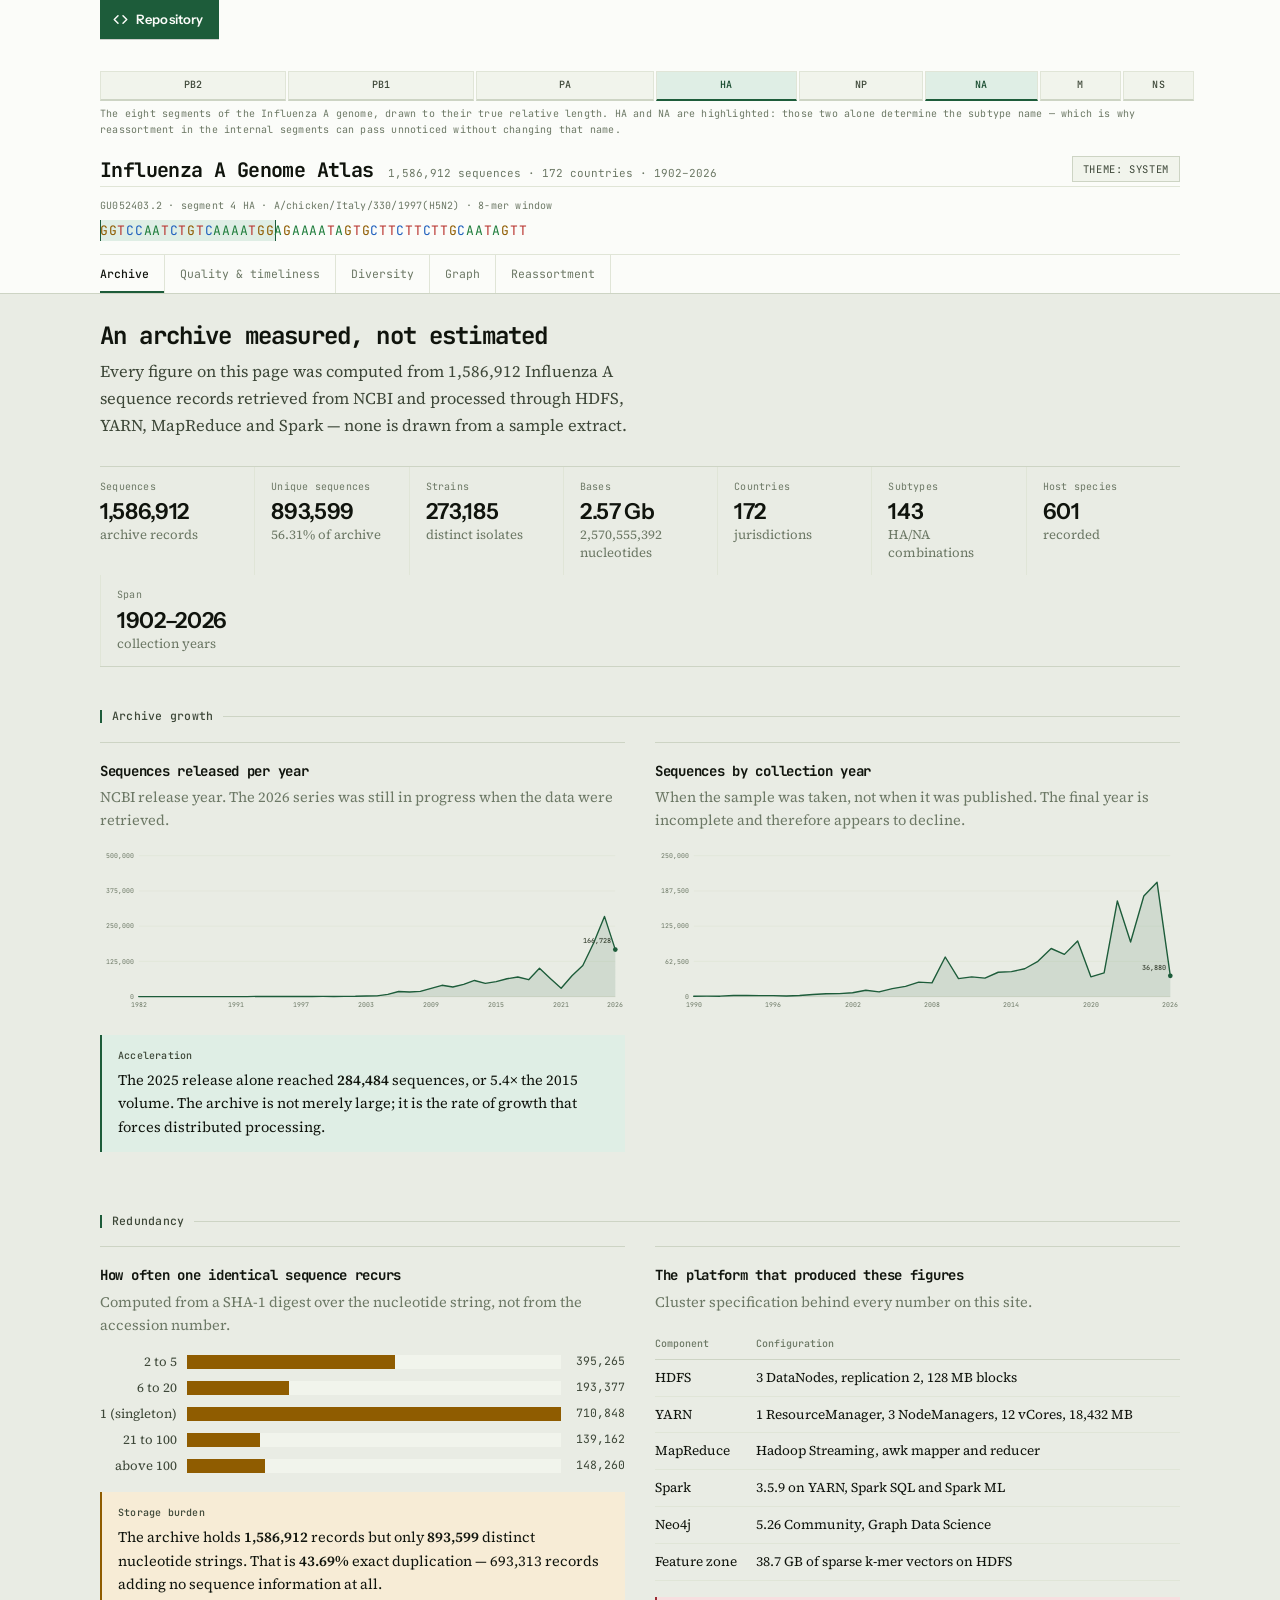
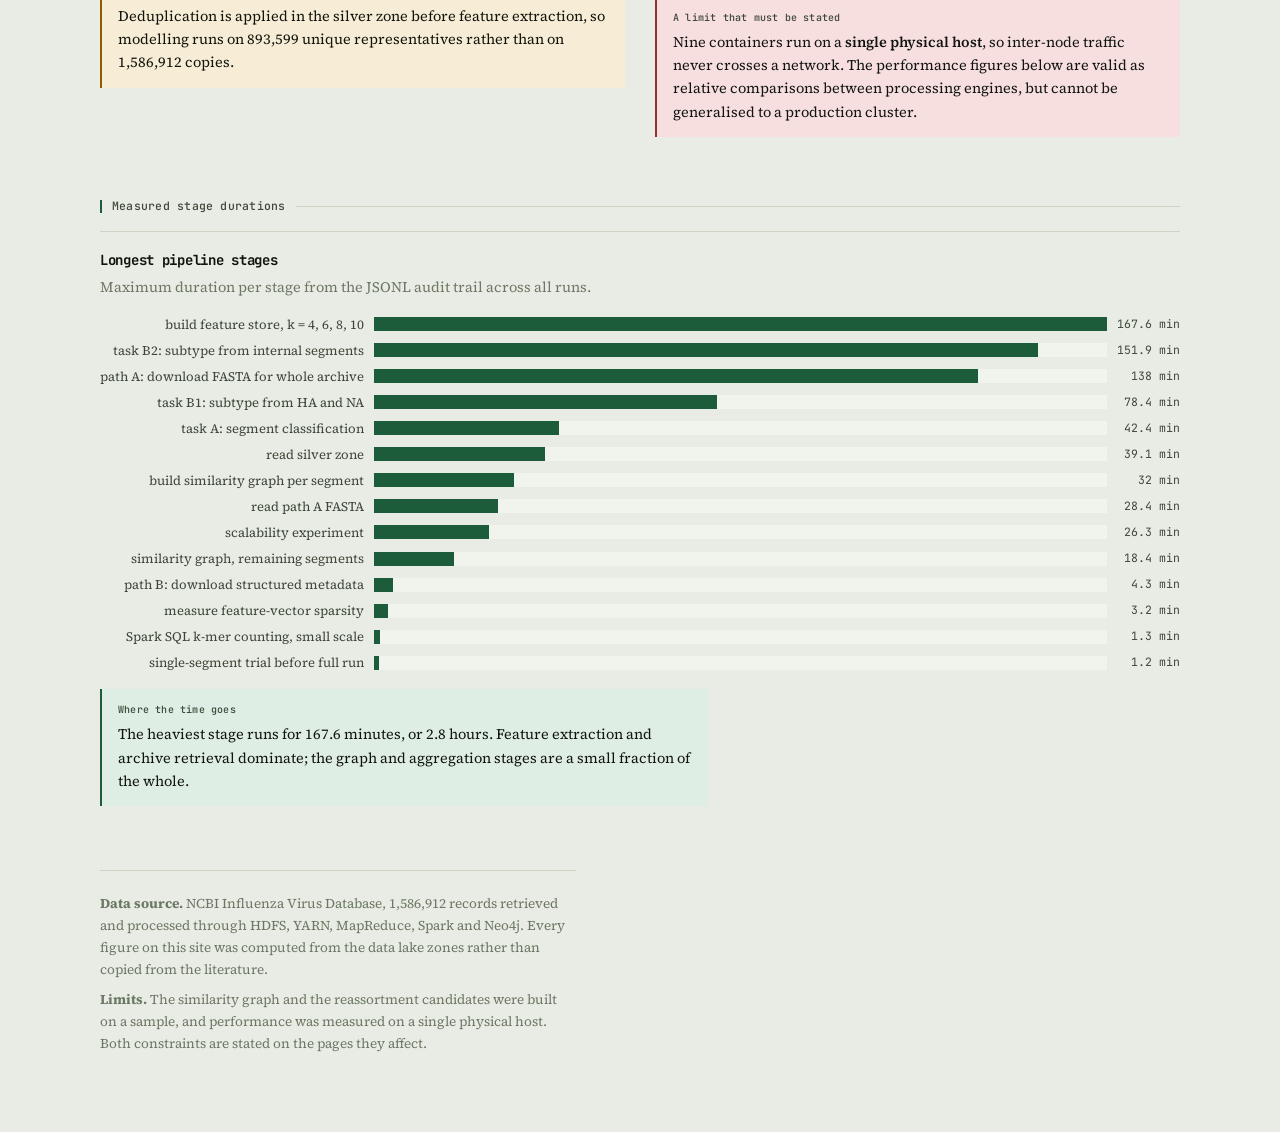
==== commit f39ab361: "Istilah Spark MLlib diganti Spark ML di seluruh proyek Kode memakai API berbasis DataFrame pada pake" ====
--- a/paper/index.html
+++ b/paper/index.html
@@ -720,7 +720,7 @@
     {a:"HDFS",b:"3 DataNodes, replication 2, 128 MB blocks"},
     {a:"YARN",b:"1 ResourceManager, 3 NodeManagers, 12 vCores, 18,432 MB"},
     {a:"MapReduce",b:"Hadoop Streaming, awk mapper and reducer"},
-    {a:"Spark",b:"3.5.9 on YARN, Spark SQL and MLlib"},
+    {a:"Spark",b:"3.5.9 on YARN, Spark SQL and Spark ML"},
     {a:"Neo4j",b:"5.26 Community, Graph Data Science"},
     {a:"Feature zone",b:"38.7 GB of sparse k-mer vectors on HDFS"},
   ]);
